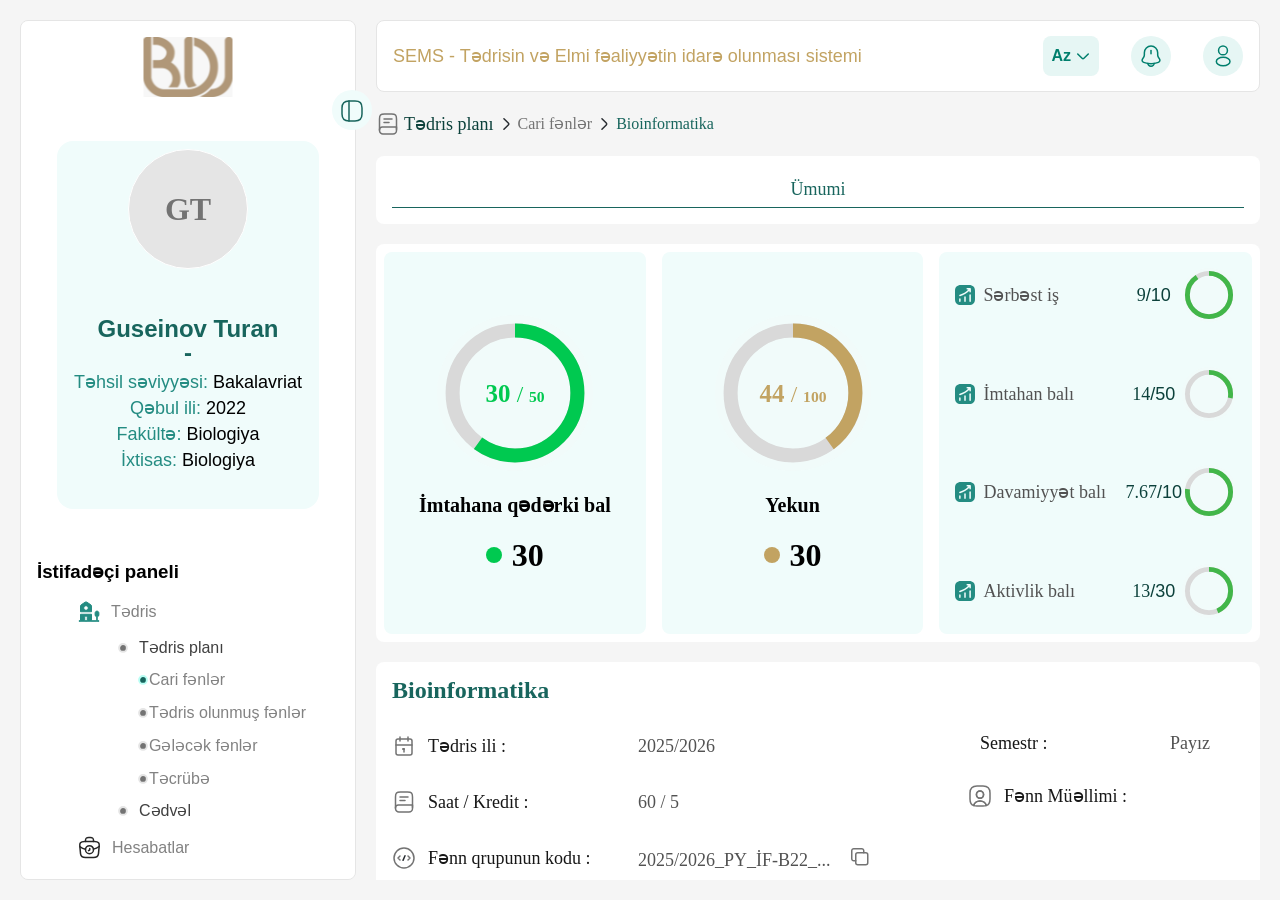
==== pages/bioinformatika.html @ 5e433388 "first commit" ====
<html lang="en">
  <head>
    <script src="chrome-extension://lgblnfidahcdcjddiepkckcfdhpknnjh/content/popups-script.js"></script>
    <style id="stndz-cookie-banners-1">
      .acceptcookies,
      .adn-window.adn-message,
      .agegate-cookie,
      .agree-cookie-wrap,
      .alert--cookies,
      .alert-cnil,
      .alert-cookie,
      .alert-cookies,
      .alert-cookies-banner,
      .alertCookie,
      .alertcookie,
      .alerts-manager-container,
      .allow-cookie-stripe,
      .alma-cookie-disclaimer,
      .amdb-lgpd-consent,
      .as-oil,
      .avg-cookiebar,
      .avia-cookie-consent-wrap,
      .avisolgpd-bar,
      .b-cookie-hint,
      .b-cookies,
      .ba_cookie_bar,
      .ban-cookies,
      .bandeau-cnil,
      .bandeau-cookies,
      .bandeauCookie,
      .bandeau_consent,
      .bannerInformativaEU,
      .barCookie,
      .barra_cookie,
      .barre-info-cookies,
      .barreInfoCookies2,
      .barre_cookies,
      .basel-cookies-popup,
      .blocCookie,
      .bloccookie,
      .block-cookies,
      .bmj-cookie-noticebar-content,
      .box-cookies,
      .box-lgpd,
      .box_cookie,
      .box_cookie_allow,
      .bpa-cookie-banner,
      .bs-wrap-gdpr-law,
      .bst-panel,
      .butterBar--privacy,
      .c-cookie,
      .c-cookie-banner,
      .c-cookie-bar,
      .c-cookie-policy,
      .c-cookieContainer,
      .c-cookiebar,
      .c2g_daimler_cookie_dialog_overlay,
      .c_cookie-policy,
      .capaAvisoCookies,
      .capa_cookie,
      .capa_cookies,
      .captify-widget,
      .caption-cookie,
      .cb01-cookie-bar,
      .cc-banner,
      .cc-blockingScreen,
      .cc-bottom-bar--slide-up,
      .cc-cookies,
      .cc-fixed-bottom,
      .cc-floating,
      .cc-window[aria-label="cookieconsent"],
      .cc_banner,
      .cc_banner-wrapper,
      .cc_container,
      .cc_disclaimer_box,
      .ccmcss_oic,
      .cdp-cookies-alerta,
      .center_cookies,
      .ck-cookie-w,
      .cky-consent-bar,
      .cky-consent-container,
      .cky-overlay,
      .clearfy-cookie,
      .cli-popupbar-overlay,
      .cnil-banner,
      .cnil-block,
      .cnilContainer,
      .cnilNotification,
      .cnil_warning,
      .co-cookies-disc-bar,
      .cokkie_footer_sticky,
      .com-cookie,
      .consent-container,
      .consent-cookie,
      .consent_container:not(body, html, :empty),
      .container-cookie,
      .container-cookie-notice,
      .container_cookies,
      .contao-cookiebar,
      .contenidoAvisoPoliticaCookies,
      .coockie,
      .coockie_banner,
      .cookie-accept-container,
      .cookie-accept-overlay,
      .cookie-agreement-wrapper,
      .cookie-alert ~ #exposeMaskOverlay,
      .cookie-alert-box,
      .cookie-assistant,
      .cookie-banner-bottom,
      .cookie-banner:not(body):not(html),
      .cookie-bar:not(body),
      .cookie-bg,
      .cookie-block,
      .cookie-box:not(body):not(html),
      .cookie-check,
      .cookie-compliance,
      .cookie-compliance-container,
      .cookie-confirm,
      .cookie-confirmation-banner,
      .cookie-consent-banner,
      .cookie-consent-banner-opt-out,
      .cookie-consent-block,
      .cookie-consent-content,
      .cookie-consent-ctr,
      .cookie-consent.is-show,
      .cookie-container,
      .cookie-content,
      .cookie-dialog-wrapper,
      .cookie-disclaimer--overlay,
      .cookie-disclaimer:not(body),
      .cookie-disclosure,
      .cookie-footer,
      .cookie-footer-dialog,
      .cookie-header,
      .cookie-hint:not(body):not(html),
      .cookie-info-bar,
      .cookie-info-header,
      .cookie-info-layer,
      .cookie-info:not(body):not(html),
      .cookie-information-container,
      .cookie-information-wrapper,
      .cookie-law,
      .cookie-law-container,
      .cookie-law-overlay,
      .cookie-layer,
      .cookie-layer-visible:not(body):not(html),
      .cookie-legislation,
      .cookie-message-container,
      .cookie-message-overlay,
      .cookie-message:not(html):not(body),
      .cookie-monster,
      .cookie-msg:not(body):not(html),
      .cookie-nag,
      .cookie-note:not(body):not(html),
      .cookie-notice-container,
      .cookie-notice-dialog,
      .cookie-notice-wrapper,
      .cookie-notice:not(body):not(html),
      .cookie-notification:not(body),
      .cookie-notifier,
      .cookie-notify:not(body):not(html),
      .cookie-opt-in,
      .cookie-optin,
      .cookie-overlay:not(html):not(body),
      .cookie-panel-content,
      .cookie-panel-overlay,
      .cookie-panel:not(body):not(html),
      .cookie-permission,
      .cookie-permission-container,
      .cookie-permission-container-overlay,
      .cookie-police-bar,
      .cookie-policy-banner,
      .cookie-policy-box,
      .cookie-policy-message,
      .cookie-policy-notice,
      .cookie-policy-statement,
      .cookie-policy:not(body):not(html),
      .cookie-policy__banner,
      .cookie-pop,
      .cookie-pop-up-container,
      .cookie-popup-overlay,
      .cookie-popup:not(body):not(html),
      .cookie-prompt,
      .cookie-prompter,
      .cookie-rules-wrapper,
      .cookie-siteusage-notice,
      .cookie-tip,
      .cookie-warn,
      .cookie-warn-msg,
      .cookie-warning,
      .cookie-wrapper,
      .cookie123-popup,
      .cookieAccept,
      .cookieAccepterSlider,
      .cookieAdvice,
      .cookieAlert,
      .cookieAlertBarMessage,
      .cookieAlertBox,
      .cookieAsker,
      .cookieBan,
      .cookieBanner:not(body),
      .cookieBannerContainer,
      .cookieBar:not(body):not(html),
      .cookieBarContainer,
      .cookieBarReviewDesktop,
      .cookieBarReviewMobile,
      .cookieBox,
      .cookieCompliance,
      .cookieConsent:not(body):not(html),
      .cookieConsentBanner,
      .cookieConsentContainer,
      .cookieConsentPanel,
      .cookieContainer,
      .cookieControl,
      .cookieDisclaimer,
      .cookieDisclaimerContainer,
      .cookieDisclaimerContainerWrapper,
      .cookieInfo:not(body):not(html),
      .cookieInformation,
      .cookieInside,
      .cookieLaw:not(body):not(html),
      .cookieLegal,
      .cookieLegalComp,
      .cookieLegal_comp,
      .cookieMaster,
      .cookieMessage:not(body):not(html),
      .cookieMessageDiv,
      .cookieMsgContainer,
      .cookieNotice:not(body):not(html),
      .cookieNoticePopUp,
      .cookieNotification,
      .cookieNotify,
      .cookieOptIn,
      .cookiePanel,
      .cookiePolicy-Modal,
      .cookiePolicy-banner,
      .cookiePolicy:not(body):not(html),
      .cookiePolicyBannerOuter,
      .cookiePolicyBnr,
      .cookiePolicyNotice,
      .cookiePopUp,
      .cookiePopup,
      .cookiePopupContainer,
      .cookiePrompt,
      .cookieToast,
      .cookieTooltip:not(body):not(html),
      .cookieTooltipKontener,
      .cookieWarning,
      .cookieWarningBox,
      .cookie__show,
      .cookie_accept,
      .cookie_adv2,
      .cookie_alert,
      .cookie_alert_message,
      .cookie_bar,
      .cookie_box,
      .cookie_consent:not(body):not(html),
      .cookie_content,
      .cookie_footer_sticky,
      .cookie_info,
      .cookie_info_content,
      .cookie_law,
      .cookie_m,
      .cookie_message,
      .cookie_notice,
      .cookie_notification,
      .cookie_optin_box,
      .cookie_overlay,
      .cookie_panel,
      .cookie_policy,
      .cookie_policy_message,
      .cookie_popup:not(body):not(html),
      .cookie_privacy_info_bar,
      .cookie_warning,
      .cookie_wrapper,
      .cookieadmin_cookie_modal,
      .cookieadmin_law_container,
      .cookiealert,
      .cookiebanner:not(body),
      .cookiebar:not(body),
      .cookiebarcontainer,
      .cookiebarinner,
      .cookiebox,
      .cookieconsent-popup,
      .cookieconsent:not(body):not(html),
      .cookied:not(body):not(html),
      .cookiedisclaimer,
      .cookiediv,
      .cookiefooter,
      .cookieinfobannerWrapper,
      .cookielaw-container,
      .cookielaw:not(body):not(html),
      .cookieleiste,
      .cookiemonster,
      .cookienotice-bar,
      .cookienotice-container,
      .cookiepolicy,
      .cookiepopupcontainer,
      .cookies-advert,
      .cookies-alert,
      .cookies-alert-wider-wrap,
      .cookies-allow,
      .cookies-banner,
      .cookies-bar,
      .cookies-box,
      .cookies-container,
      .cookies-dialog,
      .cookies-eu,
      .cookies-eu-banner,
      .cookies-info-static,
      .cookies-info:not(html):not(body),
      .cookies-message,
      .cookies-modal,
      .cookies-msg,
      .cookies-note,
      .cookies-notice-msg,
      .cookies-notice:not(body):not(html),
      .cookies-notification:not(html):not(body),
      .cookies-notify,
      .cookies-open,
      .cookies-overlay,
      .cookies-policy,
      .cookies-popin,
      .cookies-popup:not(#style_important),
      .cookies-reminder,
      .cookies-reminder-v2,
      .cookies-row,
      .cookies-sec,
      .cookies-warning,
      .cookies-wrapper,
      .cookiesAlert,
      .cookiesBackground,
      .cookiesBar,
      .cookiesBgCls,
      .cookiesBlock,
      .cookiesContent,
      .cookiesDisclosure,
      .cookiesInfo,
      .cookiesMessage,
      .cookiesMessageBanner,
      .cookiesMessageLayer,
      .cookiesNote,
      .cookiesNotification,
      .cookiesPanel,
      .cookiesPro,
      .cookiesTxt,
      .cookiesWarning,
      .cookiesWarning-container,
      .cookies__banner:not(body):not(html),
      .cookies_bar,
      .cookies_box,
      .cookies_law_compliance_footer,
      .cookies_message,
      .cookies_notice,
      .cookies_noties,
      .cookies_notifier,
      .cookies_policy_container,
      .cookies_yum,
      .cookiesbar,
      .cookiesinfo,
      .cookieslaw,
      .cookiesms,
      .cookiesnotice,
      .cookiespolicy,
      .cookiestrip,
      .cookietext,
      .cookiewall:not(body):not(html),
      .cookiewarning:not(body),
      .cookiewrapper,
      .cookskom,
      .cp-cookie-banner,
      .cp-info-bar-container,
      .ctl_CookieWarning,
      .cwcookielaw,
      .cws-cookies-notification,
      .dCookiesAlert,
      .dc-cookie-consent,
      .delayed-module.alert-cookie.alert,
      .disclaimerCookies,
      .dismissable-cookie-policy,
      .divCookiePopUp,
      .divCookiePopUpContainer,
      .divascookies,
      .dom-content--eu-banner,
      .dr-cookie-info-box,
      .drawer-cookies,
      .ds2-cookie-disclaimer,
      .e-consents-alert,
      .e-cookie-message,
      .ePrivacyOuterWrapper,
      .ec-cookie-policy,
      .ecdcCookiePolicy,
      .ecomcookielaw-holder,
      .egmont-cookies,
      .eh-cookieinfo,
      .eksCookieContainer,
      .element-cookie-banner,
      .ensureCookie,
      .epson_cookienotice,
      .epublishing-priority.epublishing-eu-cookies,
      .etiCookieBanner,
      .ets_cookie_banber_block,
      .eu-cookie-compliance-banner:not(body):not(html),
      .eu-cookie-message,
      .eu-cookie-nag,
      .eu-cookie-notice,
      .eu-cookies,
      .eu-cookies-bar-cookies-bar-wrap,
      .euCookie,
      .euCookieLaw,
      .euPrivacy_cookiesMsg,
      .eu_cookie,
      .eucookie,
      .eucookie_disclaimer,
      .eucookielaw,
      .eucookies,
      .eupopup-container,
      .ext-cookie,
      .ez-cookie-banner,
      .f-data-policy,
      .filCookiesCnil,
      .flexit_cookie,
      .footer-cnil,
      .footer-cookie,
      .footer-cookies-policy,
      .footer-lgpd,
      .footer-policy.js-footer_policy,
      .footer__cookies,
      .footer_cnil,
      .freeprivacypolicy-com---nb,
      .freeprivacypolicy-com---nb-simple,
      .fucking-eu-cookies,
      .fucking-priority.fucking-eu-cookies,
      .fusion-privacy-bar,
      .future-cookie-bar,
      .g-cookiebar,
      .gdpr-banner,
      .gdpr-box:not(body):not(html),
      .gdpr-consent-backdrop:not(body):not(html),
      .gdpr-container:not(#style_important),
      .gdpr-cookie-bar,
      .gdpr-cookie-info,
      .gdpr-cookie-notice,
      .gdpr-cookie:not(html):not(body),
      .gdpr-privacy-bar,
      .gdprModal__placeholder,
      .gdprPopup,
      .gdpr_cookie_popup,
      .globalcookiepolicycontainer,
      .glue-cookie-notification-bar,
      .gn-cookie-alert,
      .gpm-cookie-accepted,
      .grt-cookie-active,
      .head-cookie-container,
      .header-cookie-content,
      .header-cookies,
      .headerCookies,
      .ib-m-cookie-banner,
      .id-CookieConsent,
      .identity-noticebar,
      .idxrcookies-block-user-nav::before,
      .imPolicycookiemessage,
      .info-cookie,
      .infoCookies,
      .infocookies,
      .inpage_cookieOptOutForm,
      .j-cookieContainer,
      .jix_acceptcookies_box,
      .jnews-cookie-law-policy,
      .js-CookieBanner,
      .js-consent-banner,
      .js-cookie-banner,
      .js-cookie-bar,
      .js-cookie-compliance:not(html):not(body),
      .js-cookie-consent,
      .js-cookie-container,
      .js-cookie-disclaimer,
      .js-cookie-message:not(html):not(body),
      .js-cookie-notice,
      .js-cookie-policy,
      .js-cookie-policy-header,
      .js-cookie-widget,
      .js-cookieComply,
      .js-cookieMessage,
      .js-cookies,
      .js-cookies-box,
      .js-message-cookies,
      .js-toast-cookies,
      .js_cookie_law,
      .k4-cookie,
      .kacookie-cm-window,
      .kvkkpop,
      .l-footer-cookie,
      .layerCookie,
      .layer_cookie,
      .lgcookieslaw-banner,
      .lgcookieslaw-overlay,
      .lgcookieslaw_banner,
      .lgpd:not(body):not(html),
      .lia-cookie-banner-alert,
      .luxar_disclaimer_container,
      .m-cookie-notice,
      .m-cookiepolicy,
      .m-popup__cookies,
      .m159-cookies,
      .m_cookie,
      .mainCookieAlerta,
      .maserati-cookie,
      .mb_informativa_cookies,
      .md-cookies-advice,
      .message-cookie,
      .message-cookies,
      .message-demande-cookies,
      .message-modal-cookie,
      .mk_cookie_policy,
      .mnd-cookie-bar,
      .mod-cookiepolicy,
      .mod-privacypolicy,
      .module-cookie-info,
      .ms-cookie-ok,
      .muniweb-cookies,
      .mw-cookiewarning-container,
      .nav__cookies,
      .navbar-privacy,
      .nca-cookiesaccept-line,
      .no-cookies:not(html):not(body),
      .notice--cookie:not(body):not(html),
      .notice--cookieAdvanced,
      .notice-cookie,
      .notice_notice_cookies,
      .notification__content-cookie,
      .notificationpopup,
      .npo_cc_regular,
      .nr-cookie-notification,
      .o-cookielaw,
      .obs_cnil,
      .okookie,
      .om-cookie-agreement,
      .optanon-alert-box-wrapper,
      .optanon-show-settings,
      .overlay-cookie,
      .p-cookiebar,
      .p_cookie,
      .page-wrap--cookie-permission,
      .panel-cookies,
      .panel_cookie,
      .paveCookies,
      .pck-flatsome-cookies,
      .pcookie,
      .pd-cookie-banner-window,
      .pea_cook_more_info_popover,
      .pea_cook_wrapper,
      .penci-wrap-gprd-law,
      .pf-cookie-directive,
      .plugin_cookie,
      .politicaCookies,
      .polityka-cookie,
      .pop-cookie,
      .popup-alert-notice,
      .popup-choose-cookies,
      .popup-cookie,
      .popup-cookie-notice-wrap,
      .popup_cookie,
      .preventAcceptance,
      .privacy-alert,
      .privacy-warning,
      .privacybanner,
      .privacycookie,
      .qb-cookielaw-bar,
      .radioplayer-cookie-consent,
      .rdm-daac-notice-template,
      .react-cookie-banner,
      .regional-cookie-warning,
      .rltcp_information_cookie,
      .rlx-cookie,
      .roh-cookies,
      .row-cookies,
      .rs-alert-cookie,
      .sanoma-optin-bar,
      .sb-ncookies-alert,
      .sc-cookies,
      .sd_cookiespolicy,
      .selectorCookieLawMessage,
      .self-contain-cookie,
      .seopress-user-consent,
      .sets-cookie,
      .sf_cookie_container,
      .sgsCookies,
      .sh-cookie-confirmation,
      .sh-page-notice,
      .shop_index > div#cookie,
      .shopui-eu-cookie-bar,
      .sisu-cookie-notice,
      .site-cookie-panel,
      .site-cookies,
      .siteCookies[data-testid="cookiesPopup"],
      .sqs-cookie-banner-v2,
      .storm-cookie,
      .sys_cc-cookies,
      .tCook,
      .tarteaucitron-banner,
      .taunton-user-consent-visible,
      .tcCookiesDialogWrapper,
      .tesco-cookie,
      .texteAlerteCookie,
      .thb-cookie-bar,
      .tibrr-cookie-consent-container,
      .tm-cookie-banner,
      .tmblr-iframe--gdpr-banner,
      .toast-type-newCookie,
      .tre-cookie-disclaimer,
      .tx-om-cookie-consent,
      .u-cookies-consent,
      .ui-dialog-cookies,
      .uk-cookie,
      .uk-cookie-banner,
      .uk-cookies,
      .ultimize_cookie_notification_container,
      .umuCookieMain,
      .use-cookie-container,
      .v2_cookies_container,
      .viacomcookiebar-extended,
      .voc-cookie-message,
      .waconcookiemanagement,
      .warningCookieWrap,
      .we-use-cookies,
      .woodmart-cookies-popup,
      .wordpress-gdpr-popup,
      .wp-block-jetpack-cookie-consent,
      .wp-gdpr-cookie-notice-wrap,
      .wpcc-container,
      .wpgdprc-consent-bar,
      .wrap_cookie_policy,
      .wrapper--cookies,
      .wrapper--cookies-disclaimer,
      .wrapperCookies,
      .wsa-cookielaw,
      .wtm-cookies,
      amedia-privacybox,
      amp-consent,
      app-cookies-agreement,
      ark-cookiebar,
      aside[class="gdpr-wrapper top"],
      aside[data-role="gdpr-cookie-container"],
      body #cookie-policy,
      body .cookiealert.show,
      body > #ckb[style].wbg,
      body > #ckch,
      body > div#cs_stripe,
      body > div.ns-cookie-consent,
      body div#lgpd-banner,
      body.sliding-popup-processed > #sliding-popup,
      body:not(.cookie-modal-open) > div#dm-cookie-popup-container,
      body:not(.orejimeBody-WithModalOpen) div.orejime-Notice,
      body:not(.scroll-lock) .cookie-alert,
      cloudflare-app[app="cookiless"],
      cloudflare-app[app="tibrr-cookie-consent"],
      dialog[data-controller="common--cookies--alert"],
      div#ccpaCookieBanner,
      div[class*="cookiesAnnounce-"],
      div[class^="app_gdpr"],
      div[data-cy="cookie-banner"],
      div[data-hook="ccsu-banner-wrapper"],
      div[data-storage-item^="t886cookiename_"],
      div[data-testid="cookiePopup"],
      div[data-testid="cookies-dialog"],
      main + div[class][style^="--headlineFontFamily:"],
      wecoma-lite {
        display: none !important;
        visibility: hidden !important;
        opacity: 0 !important;
        position: absolute !important;
        width: 0px !important;
        height: 0px !important;
      }
    </style>
    <style id="stndz-cookie-banners-0">
      #AvisoCookieslaw,
      #BandeauCookie,
      #BandeauInfoCookie,
      #BlkCookies,
      #BorlabsCookieBox,
      #CCompliance,
      #CNIL,
      #CNIL-notice,
      #CNILMessage,
      #COOKIE_BANNER,
      #CP_box,
      #CRTL_AlertCookie,
      #CRTL_CookieAlert,
      #Consentement-cookies,
      #Cookie-Container,
      #Cookie-Overlay,
      #Cookie-Policy,
      #CookieAdvice,
      #CookieAlert,
      #CookieBanner,
      #CookieBannerNew,
      #CookieBar,
      #CookieConsent,
      #CookieConsentDiv,
      #CookieContainer,
      #CookieDiv,
      #CookieInfo,
      #CookieInformation,
      #CookieMessaging,
      #CookieNotice,
      #CookieNotification,
      #CookieNotificationBar,
      #CookieOK,
      #CookiePanel,
      #CookiePolicy,
      #CookieQBanner,
      #CookieReportsButton,
      #CookieReportsPanel,
      #CookieT2Bar,
      #CookieWarning,
      #CookieWrapper,
      #CookielawBanner,
      #CookiesBanner,
      #CookiesDiv,
      #CookiesOverlay,
      #CookiesWarning,
      #EUCookie,
      #EUCookieMsg,
      #EUDirectiveCookiePanel,
      #EuCookieBar-8,
      #EuCookieLawForm,
      #FT_Cookies,
      #Footer_cookieLawBox,
      #GMI_Privacy_Policy,
      #GlobalCookieBanner,
      #LGPD,
      #PaveCookies,
      #PrivacyBanner,
      #Row1_Column1_Cell1_CookieSettings_CookieSettings,
      #SgCookieOptin,
      #SiteMasterPage_updCookieDisclaimer,
      #TNTpageContentPlaceHolder_pnlCookieMessage,
      #WP-cookie-info,
      #_evidon_banner,
      #about-cookies,
      #aboutCookieUsageBox,
      #ac-cookie-compliance,
      #ac_cookiesvalidation,
      #accept-cookie,
      #accept-cookies-div,
      #acceptCookie,
      #acceptCookieMeg,
      #acceptCookies,
      #acceptCookiesBar,
      #acceptCookiesDiv,
      #accept_cookie,
      #accept_cookies,
      #acceptance_of_cookies,
      #acceptcookie,
      #acookie,
      #acris--cookie-permission--modal-overlay,
      #acris--page-wrap--cookie-permission,
      #af-cookie-policy,
      #agree_cookies,
      #agreecookies,
      #alert-cookie,
      #alert-cookie-policy,
      #alertCookie,
      #alertCookies,
      #alerte-cookies,
      #alerte_cnil,
      #alerte_tracking,
      #all4nav-cookie-component,
      #all4nav-cookie-policy-notification,
      #allowCookiesPopup,
      #aoCookiePolicy,
      #arte-cookie-banner,
      #askCookies,
      #asterix_cookie_widget,
      #au_cookiesalert,
      #avcn_notification,
      #avertissement_cookies,
      #avis-cookies,
      #aviso-cookies,
      #avisoCookies,
      #avisoCookiesLayer,
      #avisoLGPD,
      #awsccc-sb-ux-c,
      #axs_cookie_toggle,
      #ba_eu_cookie_law,
      #bandeau-c,
      #bandeau-cookies,
      #bandeauCookie,
      #bandeauCookies,
      #bandeau_cookie,
      #bandeau_cookies,
      #banner-cookie,
      #bannerCNIL,
      #bannerCookieContainer,
      #bannerCookies,
      #banner_cnil,
      #banner_cookie,
      #banniere-cookie,
      #barraCOOKIE,
      #barraaceptacion,
      #bauerCookiePolicy,
      #bbccookies,
      #bf-cookie-notice,
      #bkCookieBanner,
      #bloc_cookies,
      #bloc_setcookie,
      #block-cookie_policy-0,
      #block-inf-eu-cookie-cookie-disclaimer,
      #blogger_cookie_notice,
      #bonaCookies,
      #bootcooker-banner,
      #boxZgodaNaCookie,
      #box_cookie_info,
      #box_cookies_error,
      #buzzblogpro-cookie-banner,
      #bvin-cookie-box,
      #bw_cookiechoice,
      #c2g_cookie_dialog,
      #c_agrem,
      #ca_banner,
      #ca_info_plus,
      #cadre_alert_cookies,
      #capaAvisoPoliticaCookies_superior_mensajes,
      #cartelcookielegal,
      #catapult-cookie-bar,
      #cc-cookie-law,
      #cc-cookie-notice,
      #cc-cookies,
      #cc-notification,
      #cc_cookies,
      #cca-cookies-holder,
      #ccc-state,
      #ccconsent,
      #cccwr,
      #ccgtm-banner,
      #ccm-cookiesDisclosure,
      #cconsent-bar,
      #center_bandeau_cookie,
      #cerekKullanimUyari,
      #cerez-politikasi,
      #cewe-accept-cookies,
      #cf-cookie-banner,
      #ck-cookie-statement,
      #ck_dsclr_v2,
      #cl-banner,
      #cliSettingsPopup,
      #close_cnil,
      #cm-cookie-policy,
      #cm-cookie-window,
      #cmp-app-container,
      #cmp-faktor-io-brand-consent-notice,
      #cmplz-cookiebanner-container,
      #cmsCookieWarning,
      #cnil,
      #cnil-cookie,
      #cnil-cookie-panel,
      #cnil-layer,
      #cnilNotification,
      #cnil_alert,
      #cnil_bandeau,
      #cnil_bar,
      #cnil_bar_wrapper,
      #cnil_privacy,
      #com_cookie_policy,
      #confirmCookie,
      #confirmCookiePolicy,
      #confirm_cookie_use,
      #consent-banner-main,
      #consent-banner-overlay,
      #consent-box-lgpd,
      #consent-manager,
      #container_info_cnil,
      #conteneurCookies,
      #content-cookies,
      #coockie-mex,
      #coockieAPContainer,
      #coockiechoice,
      #coockies_warning,
      #cooki_accept,
      #cookie-accept,
      #cookie-acceptation-popup,
      #cookie-alert,
      #cookie-allow,
      #cookie-banner,
      #cookie-banner-container,
      #cookie-banner-lgpd,
      #cookie-bar,
      #cookie-bar-bottom,
      #cookie-bar-main,
      #cookie-bar-module,
      #cookie-bg,
      #cookie-block,
      #cookie-cnil-box,
      #cookie-compliance,
      #cookie-compliance-bottom,
      #cookie-compliance-bottom-overlay,
      #cookie-compliance-container,
      #cookie-consent,
      #cookie-consent-banner,
      #cookie-consent-bar,
      #cookie-consent-container,
      #cookie-consent-popup,
      #cookie-consent-wrapper,
      #cookie-container,
      #cookie-container2,
      #cookie-content,
      #cookie-control,
      #cookie-dialog,
      #cookie-directive,
      #cookie-disclaimer,
      #cookie-disclosure,
      #cookie-div,
      #cookie-header,
      #cookie-hint,
      #cookie-icon,
      #cookie-info,
      #cookie-info-bar,
      #cookie-info-box,
      #cookie-info-container,
      #cookie-info-div,
      #cookie-info-layer,
      #cookie-information,
      #cookie-information-banner,
      #cookie-information-wrapper,
      #cookie-inner-wrapper,
      #cookie-law,
      #cookie-law-banner,
      #cookie-law-bar,
      #cookie-law-compliance,
      #cookie-law-consent-section,
      #cookie-law-container,
      #cookie-law-div,
      #cookie-law-info-bar,
      #cookie-layer,
      #cookie-lightbox,
      #cookie-message,
      #cookie-message-container,
      #cookie-modal-bg,
      #cookie-msg,
      #cookie-note,
      #cookie-notice,
      #cookie-notice + .cookie-notice__overlay,
      #cookie-notice-blocker,
      #cookie-notification,
      #cookie-notification-bar,
      #cookie-notification-wrapper,
      #cookie-notifier,
      #cookie-opt-in,
      #cookie-opt-in-footer,
      #cookie-optout,
      #cookie-overlay,
      #cookie-overlay-footer,
      #cookie-overlay-wrapper,
      #cookie-panel,
      #cookie-policy-banner,
      #cookie-policy-bar,
      #cookie-policy-container,
      #cookie-policy-notice,
      #cookie-policy-strap,
      #cookie-policy-warning,
      #cookie-popin,
      #cookie-popup,
      #cookie-prompt-fixed,
      #cookie-regle,
      #cookie-ribbon,
      #cookie-slide,
      #cookie-statement,
      #cookie-terms,
      #cookie-ue,
      #cookie-warn,
      #cookie-warning,
      #cookie-warning-bar,
      #cookie-window:not(body):not(html),
      #cookie-wrapper,
      #cookie1,
      #cookieAccept,
      #cookieAcceptContainer,
      #cookieAcceptMessage,
      #cookieAcceptPos,
      #cookieAcknowledgement,
      #cookieAdv,
      #cookieAgree,
      #cookieAgreementContent,
      #cookieAlert,
      #cookieAlertBoxID,
      #cookieAlertMessage,
      #cookieAlertWrapper,
      #cookieBanner,
      #cookieBar,
      #cookieBgOverlay,
      #cookieBlock,
      #cookieBnr,
      #cookieBox,
      #cookieChoiceBanner,
      #cookieChoiceInfo,
      #cookieCompliance,
      #cookieComplianceMessage,
      #cookieConsent,
      #cookieConsentBanner,
      #cookieConsentBar,
      #cookieConsentContainer,
      #cookieConsentForm,
      #cookieConsentPrompt,
      #cookieContainer,
      #cookieContent,
      #cookieControl,
      #cookieCookieBar,
      #cookieDisc,
      #cookieDisclaimer,
      #cookieDiv,
      #cookieDivContent,
      #cookieDough,
      #cookieDropDown,
      #cookieFixed,
      #cookieFooter,
      #cookieFrame,
      #cookieGuardMsg,
      #cookieHeader,
      #cookieHint,
      #cookieInfCont,
      #cookieInfo,
      #cookieInfoBanner,
      #cookieInfoBar,
      #cookieInfoBox,
      #cookieInfoDiv,
      #cookieInfoMsgWrapper,
      #cookieInfoWrapper,
      #cookieInformerBooklet,
      #cookieLY,
      #cookieLaw,
      #cookieLawAcknowledgmentDiv,
      #cookieLawBox,
      #cookieLawContainer,
      #cookieLawHeader,
      #cookieLawText,
      #cookieLayer,
      #cookieLine,
      #cookieMessage,
      #cookieMessageBox,
      #cookieMessageContainer,
      #cookieMessageDisplayDIV,
      #cookieMessageWrapper,
      #cookieMgn,
      #cookieModal,
      #cookieMon,
      #cookieMonsterWrapper,
      #cookieMsg,
      #cookieMsgBlock,
      #cookieMsgWrapper,
      #cookieNotes,
      #cookieNotice,
      #cookieNoticeContainer,
      #cookieNoticePro,
      #cookieNotification,
      #cookieOverlay,
      #cookiePanel,
      #cookieParisien,
      #cookiePlaceholder,
      #cookiePolicy,
      #cookiePolicy-layer,
      #cookiePolicyAlertBox,
      #cookiePolicyBar,
      #cookiePolicyContainer,
      #cookiePolicyNotice,
      #cookiePolicyNotification,
      #cookiePolicyPopup,
      #cookiePolicyWrapper,
      #cookiePoolicy,
      #cookiePop,
      #cookiePopUp,
      #cookiePopin,
      #cookiePopup,
      #cookiePopupContainer,
      #cookiePrompt,
      #cookiePromptWrapper,
      #cookieSection,
      #cookieSettingsDialog,
      #cookieTime,
      #cookieUsagePopIn,
      #cookieView,
      #cookieWarning,
      #cookieWarningBox,
      #cookieWarningDiv,
      #cookieWarningMessage,
      #cookieWarningR,
      #cookieWindowContainer,
      #cookieWrap,
      #cookieWrapper,
      #cookie_accept,
      #cookie_agreement,
      #cookie_alert,
      #cookie_alert_bar,
      #cookie_alert_container,
      #cookie_assistant_container,
      #cookie_banner,
      #cookie_banner_container,
      #cookie_bar,
      #cookie_bar_top,
      #cookie_box,
      #cookie_choice,
      #cookie_clicker,
      #cookie_cnil,
      #cookie_consent,
      #cookie_consent_container,
      #cookie_content,
      #cookie_disclaimer,
      #cookie_disclaimer_wrapper,
      #cookie_header,
      #cookie_info,
      #cookie_info_area,
      #cookie_info_wrapper,
      #cookie_law,
      #cookie_law_banner,
      #cookie_layer,
      #cookie_message,
      #cookie_message_container,
      #cookie_modal,
      #cookie_msg,
      #cookie_note,
      #cookie_notice,
      #cookie_notification,
      #cookie_notification_bar,
      #cookie_panel,
      #cookie_policies,
      #cookie_policy,
      #cookie_policy_alert,
      #cookie_policy_banner,
      #cookie_policy_popup,
      #cookie_popup,
      #cookie_popup_container,
      #cookie_privacy_holder,
      #cookie_privacy_info_bar,
      #cookie_privacy_popup,
      #cookie_prompt,
      #cookie_shout,
      #cookie_str,
      #cookie_usage,
      #cookie_warn,
      #cookie_warning,
      #cookie_widget,
      #cookieaccept,
      #cookiealert,
      #cookiealert_content,
      #cookiebalk-wrap,
      #cookiebanner,
      #cookiebar,
      #cookiebar-container,
      #cookiebnr,
      #cookiebox-wrapper,
      #cookiecnil,
      #cookieconfirm,
      #cookieconsent,
      #cookieconsentbar,
      #cookieconsentdiv,
      #cookiecontrol,
      #cookiecontrol_notice,
      #cookiediv,
      #cookiehint,
      #cookieinfo,
      #cookieinfo-container:not(#style_important),
      #cookieinfobar,
      #cookieinfobox,
      #cookielaw,
      #cookielaw2,
      #cookielawwarning,
      #cookielightbox,
      #cookiemenu,
      #cookiemessage,
      #cookiemodalbar,
      #cookiemodalbarplaceholder,
      #cookiemodule,
      #cookiemonster,
      #cookiemonster_popup,
      #cookiemsg,
      #cookiemsgbox,
      #cookienote,
      #cookienotice,
      #cookienotice-container,
      #cookienotif,
      #cookienotifier,
      #cookienotify-wrapper,
      #cookieoverlay,
      #cookiepanel,
      #cookiepolicy,
      #cookiepolicyContainer,
      #cookiepolicybg,
      #cookiepolicydiv,
      #cookiepop,
      #cookiepopup,
      #cookierBayer,
      #cookiereports-badge,
      #cookies-acc,
      #cookies-agreed-wrapper,
      #cookies-agreement,
      #cookies-agreement-box,
      #cookies-alert,
      #cookies-auth,
      #cookies-baner-wrapper,
      #cookies-banner,
      #cookies-bar,
      #cookies-fancybox,
      #cookies-info,
      #cookies-info-banner,
      #cookies-information,
      #cookies-information > .innerDiv,
      #cookies-message,
      #cookies-message-container,
      #cookies-message-main,
      #cookies-messages,
      #cookies-modal,
      #cookies-msg,
      #cookies-notice,
      #cookies-notification-popup:not(body):not(html),
      #cookies-overlay,
      #cookies-panel,
      #cookies-policy,
      #cookies-policy-banner,
      #cookies-policy-container,
      #cookies-policy-mssg,
      #cookies-policy-popup,
      #cookies-policy-prompt,
      #cookies-policy-wrapper,
      #cookies-politics,
      #cookies-privacy,
      #cookies-verify,
      #cookies-warning,
      #cookies-warning-box,
      #cookies-wrapper,
      #cookiesAlert,
      #cookiesAllowingRequest,
      #cookiesArticle,
      #cookiesBanner,
      #cookiesBar,
      #cookiesBox,
      #cookiesContainer,
      #cookiesDiv,
      #cookiesInfo,
      #cookiesInfoBox,
      #cookiesInitialDialog,
      #cookiesLequipe,
      #cookiesMessage,
      #cookiesNoticeDiv,
      #cookiesNotification,
      #cookiesNotifier,
      #cookiesOptInMessage,
      #cookiesOptInMessageWrapper,
      #cookiesPanel,
      #cookiesPolicyMessage,
      #cookiesPolicyPopup,
      #cookiesPop,
      #cookiesPopup,
      #cookiesWarning,
      #cookiesWarningActive,
      #cookiesWarningBanner,
      #cookiesWrapper,
      #cookies_apla,
      #cookies_ask,
      #cookies_avertissement,
      #cookies_banner,
      #cookies_block,
      #cookies_block_footer,
      #cookies_border,
      #cookies_box,
      #cookies_container,
      #cookies_info,
      #cookies_message,
      #cookies_message_bar,
      #cookies_msg,
      #cookies_notification,
      #cookies_notifier,
      #cookies_policy,
      #cookies_warning,
      #cookiesadv,
      #cookiesck,
      #cookiesconcentbar,
      #cookiescontainer,
      #cookiescript_injected,
      #cookiescript_injected_wrapper,
      #cookiesdirective,
      #cookiesdisclaimer,
      #cookieseal-banner,
      #cookieshit,
      #cookiesjsr,
      #cookiespolicy,
      #cookiespolicymessage,
      #cookiesribbon,
      #cookiestat,
      #cookiestatement,
      #cookiestrip,
      #cookietable,
      #cookietext,
      #cookietop,
      #cookieu_header,
      #cookieuseage,
      #cookiewarn,
      #cookiewarning,
      #cookiewrap,
      #cookiewrapper,
      #cookis-bg,
      #cookpol,
      #ctl00_CookieMessage1_divCookie,
      #ctl00_CookieMessage1_upCookie,
      #ctl00_Cookies_CookieContainer,
      #ctl00_Footer_rnCookies_popup,
      #ctl00_cookie_panel,
      #ctl00_cookieconsent_ajaxPanel,
      #ctl00_ctl00_divCookiePolicyContainer,
      #ctl00_pnlCookieMessage,
      #ctl00_privacyCookies_LIPCNB_PrivacyandCookiesNoticePanel,
      #ctl01_ctl00_CookiePreferencesControl,
      #ctl20_pnlCookie,
      #ctl30_pnlCookie,
      #ctrlHeader_divCookieText,
      #cw-cookieInfo,
      #data-controller-stripe,
      #dcc_cookieMessageContainer,
      #dennis-cookie-notice,
      #desktop-cookie-disclosure,
      #didomi-notice,
      #disclaimerC,
      #disclaimerCookies,
      #disclaimerDialog_modal,
      #divCookie,
      #divCookieAlert,
      #divCookieConfirm,
      #divCookieMsg,
      #divCookieNotify,
      #divCookiePolicy,
      #divCookiesBox,
      #divFrmUserCookieConfirm,
      #div_cookie,
      #divcook,
      #dlgCookies,
      #docbody > div.eu-cookie-panel,
      #domCookieWarning:not(html):not(body),
      #dv-cookie-notice,
      #dvCookie,
      #e-privacy-message,
      #eCookieConsentDialog,
      #eCookieMsg,
      #ePrivacyBanner,
      #ePrivacyDisclaimer,
      #easy-cookies-policy-main-wrapper,
      #ec-cookie-messages-container,
      #ee-cookies-message,
      #eimm_box_cookie_alerte_message,
      #elGuestTerms,
      #eprivacy,
      #eu-cookie,
      #eu-cookie-bar,
      #eu-cookie-compliance,
      #eu-cookie-consent,
      #eu-cookie-content,
      #eu-cookie-law,
      #eu-cookie-notifier,
      #eu-cookie-notify-wrap,
      #eu-cookie-policy,
      #eu-cookie-policy-banner-wrapper,
      #eu-cookie-wrap,
      #eu-cookies,
      #eu-cp-banner,
      #eu-privacy,
      #euCookie,
      #euCookieBar,
      #euCookieDirective,
      #euNotice,
      #eu_cookie,
      #eu_cookies,
      #eu_cookies_overlay_content,
      #eu_notice_content,
      #eucl_panel,
      #eucookie,
      #eucookielaw,
      #eucookienotice,
      #expat_cookies,
      #external-cookie-bar,
      #ez-cookie-dialog-wrapper,
      #fixed-cookie,
      #flag-cookies,
      #foCookieNotice,
      #footer-cnil-space,
      #footer-cookie-banner,
      #footer-cookies,
      #footer-lgpd,
      #footerCookieArticle,
      #footer_cookies,
      #footer_tc_privacy,
      #fp_cookieMessageContainer,
      #frameCookiesBox,
      #front-no-cookies-warn,
      #fs-cookiewarning,
      #fupi_cookie_notice,
      #future-cookie-bar,
      #gabarit_cnilcookie,
      #gb_sm_notification,
      #gccookiemessage,
      #gdpr-banner,
      #gdpr-consent-form-wrapper:not(body):not(html),
      #gdpr-cookie-consent-bar,
      #gdpr-cookie-message,
      #gdpr-cookie-notice,
      #gdpr_area,
      #gdpr_bar,
      #gdpr_box,
      #gdrpNotification,
      #gel-cookie-banner,
      #gh-cookieb,
      #global-cookie-message,
      #gn-cookie-accept,
      #golem-cookie-accept,
      #have-a-cookie,
      #headband-cookie,
      #headband_cookies,
      #header-info-cookie,
      #headerCookieLaw,
      #headerCookies,
      #headerCookiesAdvice,
      #headerTopBarMessageCookies,
      #hi-cookie-box,
      #htmlPopinCookies,
      #icoCookiesBanner,
      #id_cookieconsent,
      #id_tr_cookies,
      #idg-cookie-bar,
      #idxrcookies,
      #ietCookiePanel,
      #imPolicycookiemessage,
      #implicitCookieModal,
      #info-cookie,
      #infoCookie,
      #info_cookie,
      #informations-cookies,
      #infos_cookie,
      #itv-cookie-notification,
      #itv-glob-cookie-policy,
      #jQAlertAcceptCookie,
      #jlp-cookie-container,
      #jquery-cookie-law-script,
      #js-TosPrivacy,
      #js-cookie-notice,
      #js-ext-cookie,
      #js-infos-cookies,
      #js-message-bar-cookie-notice,
      #js_popup_cookies,
      #js_pushDownCookieMessage,
      #jumper_cookies,
      #kanews-cookie-box,
      #layerAcceptCookie,
      #layerCookies,
      #layer_cookie,
      #lc_cookies-main,
      #lca-cookie-notification,
      #legalLayer,
      #legal_policy_cookies,
      #lgdp,
      #logon-snippet-icookie,
      #lscookiesMax,
      #lsw-cookie-bottom-box,
      #m_cookie_popup,
      #machete_cookie_container,
      #mainDivLegacyCookie,
      #message-cookie,
      #messageCookie,
      #message_cookie,
      #mfn-gdpr,
      #mk-cookie,
      #mktg_Cookie,
      #mktg_Cookie_Wrap,
      #mmmmm-cookies,
      #mnd-cookie-bar,
      #modalCookieContainer,
      #moove_gdpr_cookie_info_bar,
      #msg-cookie,
      #msg-cookie-level0,
      #msgCookie,
      #mss-legal-banner,
      #mssg-cookies-warning,
      #mtcookieconsent,
      #mycookie,
      #name-ga-cookie-accept-bar,
      #nav_cookie,
      #nbcCookieChoice,
      #new-cookie,
      #nibirumail_cookie_advice,
      #no-cookie,
      #notice--cookie,
      #notice-cookie-block,
      #notificacio-cookies,
      #notification__cookie,
      #notification_cookiewarning,
      #notificationcookie,
      #nova_cookie_disclaimer,
      #npo_cc_notification_wrapper,
      #nq_cnilbanner,
      #nuk-cookieMessage,
      #nwcook-message,
      #o-cookie,
      #oct-policy,
      #oemaceptacion,
      #okcookies,
      #okookie-box,
      #onetrust-consent-sdk,
      #optanon-popup-bg,
      #pCookieWarning,
      #page-advice-cookie,
      #panel-cookies,
      #pc-cookie-notice,
      #pecr-compliance-banner,
      #phrase_notification_cookies,
      #pi_tracking_opt_in_div,
      #pjAcceptCookieBar,
      #pl_cookies,
      #plugin_cookie_int,
      #pm-cookie-consent,
      #pnl-cookie,
      #pnlCookieBanner,
      #pnlCookieWarning,
      #politicaCookies,
      #polityka-cookies,
      #politykacooki,
      #politykaprywatnosci,
      #popUpInfosLegal,
      #popinCookie,
      #popup-cookie,
      #popup-cookies,
      #popup-webpage-cookie,
      #popup_cookie,
      #pravda-cookie-usage,
      #pricacy_popup,
      #privacy-bar,
      #privacy-consent,
      #privacy-message-bar,
      #privacy-policy-panel,
      #privacyBar,
      #privacyOuterContainer,
      #privacyPolicyLayer,
      #privacyPolicyLayerN,
      #privacyWarningBanner,
      #privacy_cookiepolicy,
      #privacy_law,
      #privacypolicy,
      #private-policy,
      #pronamic_cookie_holder,
      #qb_cookie_consent_main,
      #rb-cookie-container,
      #rb-privacy,
      #rbiCookiePolicy_pushDownBoxWrapper,
      #redim-cookiehint-modal,
      #redim-cookiehint:not(body):not(html),
      #regens-cookie-setting,
      #remoteCookie,
      #resultCheckCookieMSG,
      #rtl_cookie_small,
      #rtveCookiePolicy,
      #ruban-cnil,
      #rvacookies,
      #rwd-cookie-message,
      #s-cookie,
      #s112_accept_cookies,
      #saycookie,
      #scmp-popin.scmp-popin,
      #scnb-cookie-bar,
      #sdbCookieLegalContainer,
      #semocookie-handler,
      #shop-cookie,
      #shopify-pc__banner#shopify-pc__banner,
      #site-cookie-policy,
      #site-we-use-cookies,
      #site-wide-cookie-message,
      #skycom-cookie-wrapper,
      #slidingCookieDiv,
      #smile-cookie-wrapper,
      #spartooCookies,
      #spicookiebanner,
      #sto-cookieMessage,
      #stoppage,
      #sun-cookieMessage,
      #survey_bar,
      #svtCookieInformationContainer,
      #syl-cookie-monster,
      #tarteaucitronAlertBig,
      #tarteaucitronRoot,
      #tc_privacy,
      #termly-code-snippet-support,
      #tescoCookieNotification,
      #tesco_cookie_widget,
      #tfm_dsgvo_disclaimer,
      #the-cookie,
      #theme_cookie,
      #thiscookiemessage,
      #tid_cookieWarning,
      #toolbar_cookies,
      #topCookie,
      #townside-cookiebar-outer,
      #trackCookieBar,
      #trackingCookie,
      #tripla-cookie-consent,
      #truste-banner,
      #truste-consent-track,
      #ts_cookie_info,
      #tt-cookie-alert,
      #tto-cookieMessage,
      #tv2cookiebar,
      #twCookieConsent,
      #tweCookie,
      #tx-emhcookiebanner-bannerwidget,
      #tx_cookies,
      #tx_cpscookieinfobox_pi1,
      #uecookies,
      #ui-cookie-policy,
      #uk-cookie-use,
      #ukCookiePopup,
      #uo_cookie_banner,
      #us-cookies,
      #useCookiesCont,
      #user-cookie-message,
      #user_optin_banner,
      #usrConsent,
      #usrcookies,
      #v-cookielaw,
      #viewlet-cookiepolicy,
      #vscookieAlertCont,
      #vvc_cookie,
      #warn-cookies-area,
      #warning_cookie,
      #wdg_cookie_bar,
      #website-cookies,
      #welcomebar-wrapper,
      #widget-vrtcookiebalk,
      #wk_cookiebar,
      #ws_eu-cookie-container,
      #wsjconsent,
      #wt-cookie-box,
      #ww-cookie-information,
      #zaz-nb-plugin-cookie-message,
      .CNIL,
      .COOKIECONSENT_BANDEAU,
      .Cms_CookieConsent,
      .Common-Privacy-HeaderCookiesMessage,
      .Cookie--bottom,
      .CookieAcceptPanel,
      .CookieBanner:not(body):not(html),
      .CookieBar:not(body),
      .CookieChoiceContainer,
      .CookieConsent:not(body):not(html),
      .CookieDirectiveDisplay,
      .CookieDirectiveHeight,
      .CookieMessage,
      .CookieMonsterBox,
      .CookieNote,
      .CookieNotice:not(body):not(html),
      .CookieNoticeContainer,
      .CookieNotification,
      .CookieNotificationTopBar,
      .CookieNotifyWidget__wrapper,
      .CookiePolicyBar,
      .CookieWarning,
      .CookieWrapper,
      .Cookies:not(body):not(html),
      .CookiesBar,
      .CookiesMessageContainer,
      .EUCookie,
      .EUCookieBox,
      .EUCookiePolicyContainer,
      .EuCookieSheet,
      .ModThomasCookiesC,
      .O-CookieLaw,
      .PortletGestionDesCookiesCNIL,
      .SCK_Banner,
      .Section-Cookie,
      ._iph_cp_standalone,
      .accept-cookies,
      .acceptCookies,
      .acceptCookiesBox,
      .accept_cookies {
        display: none !important;
        visibility: hidden !important;
        opacity: 0 !important;
        position: absolute !important;
        width: 0px !important;
        height: 0px !important;
      }
    </style>
    <style id="stndz-general-13">
      .view-id-advertisement, .view-image-ads, .view-site-ads, .view_ad, .views-field-field-ad, .visibleAd, .vjs-ad-iframe, .vjs-ad-overlay, .vjs-ima3-ad-container, .vjs-marker-ad, .vjs-overlay.size-300x250, .vl-ad-item, .vl-advertisment, .vl-header-ads, .vlog-ad, .vm-ad-horizontal, .vmag_medium_ad, .voc-ob-wrapper, .vodl-ad__bigsizebanner, .vpnad, .vs-advert-300x250, .vsw-ads, .vswAdContainer, .vuukle-ad-block, .vuukle-ads, .vw-header__ads, .w-ad-box, .w-adsninja-video-player, .w-content--ad, .wAdvert, .w_AdExternal, .w_ad, .waf-ad, .wahAd, .wahAdRight, .waldo-display-unit, .waldo-placeholder, .waldo-placeholder-bottom, .wall-ads-control, .wall-ads-left, .wall-ads-right, .wallAd, .wall_ad, .wcAd, .wcfAdLocation, .weatherad, .web_ads, .webpart-wrap-advert, .well-ad, .werbungAd, .wfb-ad, .wg-ad-square, .wh-advert, .wh_ad, .wh_ad_inner, .when-show-ads, .wide-ad, .wide-ad-container, .wide-ad-new-layout, .wide-ad-outer, .wide-ads-container, .wide-advert, .wide-footer-ad, .wide-header-ad, .wide-skyscraper-ad, .wideAd, .wideAdTable, .widePageAd, .wide_ad, .wide_adBox_footer, .wide_ad_unit, .wide_ad_unit_top, .wide_ads, .wide_google_ads, .wide_grey_ad_box, .wide_sponsors, .widead, .wideadbox, .widget--ad, .widget--local-ads, .widget-300x250ad, .widget-ad, .widget-ad-codes, .widget-ad-image, .widget-ad-script, .widget-ad-sky, .widget-ad-zone, .widget-ad300x250, .widget-adcode, .widget-ads, .widget-adsense, .widget-adv, .widget-advads-ad-widget, .widget-advert-970, .widget-advertisement, .widget-dfp, .widget-sponsor, .widget-sponsor--container, .widget-text-ad, .widgetAD, .widgetAds, .widgetSponsors, .widget_300x250_advertisement, .widget_ad, .widget_ad-widget, .widget_ad125, .widget_ad300, .widget_ad_300, .widget_ad_boxes_widget, .widget_ad_layers_ad_widget, .widget_ad_rotator, .widget_ad_widget, .widget_adace_ads_widget, .widget_admanagerwidget, .widget_adrotate_widgets, .widget_ads, .widget_ads_entries, .widget_ads_widget, .widget_adsblock, .widget_adsensem, .widget_adsensewidget, .widget_adsingle, .widget_adswidget1-quick-adsense, .widget_adswidget2-quick-adsense, .widget_adswidget3-quick-adsense, .widget_adv_location, .widget_advads_ad_widget, .widget_advert, .widget_advert_content, .widget_advert_widget, .widget_advertisement, .widget_advertisements, .widget_advertisment, .widget_advwidget, .widget_alaya_ad, .widget_arvins_ad_randomizer, .widget_awaken_pro_medium_rectangle_ad, .widget_better-ads, .widget_cpxadvert_widgets, .widget_customad_widget, .widget_customadvertising, .widget_dfp, .widget_doubleclick_widget, .widget_epcl_ads_fluid, .widget_evolve_ad_gpt_widget, .widget_html_snippet_ad_widget, .widget_ione-dart-ad, .widget_island_ad, .widget_long_ads_widget, .widget_newspack-ads-widget, .widget_openxwpwidget, .widget_outbrain, .widget_outbrain_widget, .widget_plugrush_widget, .widget_quads_ads_widget, .widget_sej_sidebar_ad, .widget_sidebaradwidget, .widget_singlead, .widget_sponsored_content, .widget_supermag_ad, .widget_supernews_ad, .widget_taboola, .widget_text_adsense, .widget_themoneytizer_widget, .widget_thesun_dfp_ad_widget, .widget_tt_ads_widget, .widget_viral_advertisement, .widget_wp-bannerize-widget, .widget_wp_insert_ad_widget, .widget_wpex_advertisement, .widget_wpstealthads_widget, .widgetads, .wikia-ad, .wio-xbanner, .wordads-ad-wrapper, .wp-ads-target, .wp-block-ad-slot, .wp-block-tpd-block-tpd-ads, .wp125ad, .wp125ad_2, .wp_bannerize, .wp_bannerize_banner_box, .wp_bannerize_container, .wpadcenter-ad-container, .wpadvert, .wpd-advertisement, .wpex-ads-widget, .wppaszone, .wps-player-wrap, .wpvqgr-a-d-s, .wpx-bannerize, .wpx_bannerize, .wpx_bannerize_banner_box, .wrap-ad, .wrap-ads, .wrap_boxad, .wrapad, .wrapper-ad, .wrapper-header-ad-slot, .wrapper_ad, .wrapper_advertisement, .wrapperad, .ww_ads_banner_wrapper, .xeiro-ads, .xmlad, .xpot-horizontal, .yad-sponsored, .yahooad, .yahooads, .ympb_target, .zaf-adhesion-container, .zerg-widget, .zerg-widgets, .zergnet, .zergnet-holder, .zergnet-row, .zergnet-unit, .zergnet-widget, .zergnet-widget-container, .zergnet-widget__header, .zergnet-widget__subtitle, .zergnet__container, .zeus-ad, .zeusAdWrapper, .zeusAd__container, .zmgad-full-width, .zmgad-right-rail, .zone-advertisement, .zone.zone--loaded, .zoneAds, .zox-post-ad-wrap, .zox-post-bot-ad, .zox-widget-side-ad, .zox_ad_widget, .zox_adv_widget, AD-SLOT, AMP-AD, DFP-AD, [class^="adDisplay-module"], [class^="amp-ad-"], [class^="div-gpt-ad"], [class^="s2nPlayer"], [class^="tile-picker__CitrusBannerContainer-sc-"], [data-ad-cls], [data-ad-manager-id], [data-ad-module], [data-ad-name], [data-ad-width], [data-adblockkey], [data-adbridg-ad-class], [data-adshim], [data-advadstrackid], [data-asg-ins], [data-block-type="ad"], [data-cl-spot-id], [data-css-class="dfp-inarticle"], [data-d-ad-id], [data-desktop-ad-id], [data-dynamic-ads], [data-ez-name], [data-freestar-ad][id], [data-id^="div-gpt-ad"], [data-identity="adhesive-ad"], [data-m-ad-id], [data-mobile-ad-id], [data-rc-widget], [data-revive-zoneid], [data-role="tile-ads-module"], [data-taboola-options], [data-template-type="nativead"], [data-testid="adBanner-wrapper"], [data-testid="ad_testID"], [data-testid="commercial-label-taboola"], [data-testid="prism-ad-wrapper"], [data-testid^="section-AdRowBillboard"], [data-testid^="taboola-"], [data-type="ad-vertical"], [data-wpas-zoneid], [href$="/sexdating.php"], [href="//sexcams.plus/"], [href="https://chaturbate.jjgirls.com/"] > img, [href="https://jdrucker.com/gold"] > img, [href^="http://clicks.totemcash.com/"], [href^="http://mypillow.com/"] > img, [href^="http://www.mypillow.com/"] > img, [href^="https://a.acebet.com/api/click?"], [href^="https://aads.com/campaigns/"], [href^="https://ad.admitad.com/"], [href^="https://ad1.adfarm1.adition.com/"], [href^="https://affiliate.fastcomet.com/"] > img, [href^="https://antiagingbed.com/discount/"] > img, [href^="https://ap.octopuspop.com/click/"] > img, [href^="https://awbbjmp.com/"], [href^="https://charmingdatings.life/"], [href^="https://clicks.affstrack.com/"] > img, [href^="https://glersakr.com/"], [href^="https://go.xlrdr.com"], [href^="https://groorsoa.net/"], [href^="https://ilovemyfreedoms.com/landing-"], [href^="https://istlnkcl.com/"], [href^="https://join.girlsoutwest.com/"], [href^="https://join.playboyplus.com/track/"], [href^="https://join3.bannedsextapes.com"], [href^="https://mylead.global/stl/"] > img, [href^="https://mypatriotsupply.com/"] > img, [href^="https://mypillow.com/"] > img, [href^="https://mystore.com/"] > img, [href^="https://optimizedelite.com/"] > img, [href^="https://rapidgator.net/article/premium/ref/"], [href^="https://rpwmct.com/"], [href^="https://shiftnetwork.infusionsoft.com/go/"] > img, [href^="https://track.aftrk1.com/"], [href^="https://track.fiverr.com/visit/"] > img, [href^="https://turtlebids.irauctions.com/"] img, [href^="https://url.totaladblock.com/"], [href^="https://wct.link/click?"], [href^="https://wsup.ai/"], [href^="https://www.avantlink.com/click.php"] img, [href^="https://www.brighteonstore.com/products/"] img, [href^="https://www.cloudways.com/en/?id"], [href^="https://www.herbanomic.com/"] > img, [href^="https://www.hostg.xyz/"] > img, [href^="https://www.mypatriotsupply.com/"] > img, [href^="https://www.mypillow.com/"] > img, [href^="https://www.profitablegatecpm.com/"], [href^="https://www.restoro.com/"], [href^="https://www.targetingpartner.com/"], [href^="https://zone.gotrackier.com/"], [href^="https://zstacklife.com/"] img, [id^="ad-wrap-"], [id^="ad_sky"], [id^="ad_slider"], [id^="div-gpt-ad"], [id^="section-ad-banner"], [name^="google_ads_iframe"], [onclick*="content.ad/"], [onclick^="location.href='https://1337x.vpnonly.site/"], a-ad, a[data-href^="http://ads.trafficjunky.net/"], a[data-oburl^="https://paid.outbrain.com/network/redir?"], a[data-redirect^="https://paid.outbrain.com/network/redir?"], a[href*="&maxads="], a[href*=".adsrv.eacdn.com/"], a[href*=".cfm?domain="][href*="&fp="], a[href*=".engine.adglare.net/"], a[href*=".foxqck.com/"], a[href*=".g2afse.com/"], a[href*="//daichoho.com/"], a[href*="//jjgirls.com/sex/Chaturbate"], a[href*="/jump/next.php?r="], a[href^=" https://www.friendlyduck.com/AF_"], a[href^="//ejitsirdosha.net/"], a[href^="//go.eabids.com/"], a[href^="//hoodingluster.com/"], a[href^="//s.zlinkd.com/"], a[href^="//startgaming.net/tienda/" i], a[href^="//stighoazon.com/"], a[href^="http://adultfriendfinder.com/go/"], a[href^="http://annulmentequitycereals.com/"], a[href^="http://avthelkp.net/"], a[href^="http://bongacams.com/track?"], a[href^="http://cam4com.go2cloud.org/aff_c?"], a[href^="http://com-1.pro/"], a[href^="http://join.brokestraightboys.com/track/"], a[href^="http://li.blogtrottr.com/click?"], a[href^="http://partners.etoro.com/"], a[href^="http://revolvemockerycopper.com/"], a[href^="http://sarcasmadvisor.com/"], a[href^="http://sneakyadministration.com/"], a[href^="http://stickingrepute.com/"], a[href^="http://tc.tradetracker.net/"] > img, a[href^="http://trk.globwo.online/"], a[href^="http://www.adultempire.com/unlimited/promo?"][href*="&partner_id="], a[href^="http://www.friendlyduck.com/AF_"], a[href^="http://www.h4trck.com/"], a[href^="http://www.iyalc.com/"], a[href^="https://123-stream.org/"], a[href^="https://1betandgonow.com/"], a[href^="https://1winpb.com/"], a[href^="https://6-partner.com/"], a[href^="https://Click.ggpickaff.com/"], a[href^="https://a-ads.com/"], a[href^="https://a.adtng.com/"], a[href^="https://a.bestcontentfood.top/"], a[href^="https://a.bestcontentoperation.top/"], a[href^="https://a.bestcontentweb.top/"], a[href^="https://a.candyai.love/"], a[href^="https://a.medfoodhome.com/"], a[href^="https://a.medfoodsafety.com/"], a[href^="https://a2.adform.net/"], a[href^="https://ab.advertiserurl.com/aff/"], a[href^="https://activate-game.com/"], a[href^="https://ad.doubleclick.net/"], a[href^="https://ad.zanox.com/ppc/"] > img, a[href^="https://adclick.g.doubleclick.net/"], a[href^="https://ads.betfair.com/redirect.aspx?"], a[href^="https://ads.leovegas.com/"], a[href^="https://ads.planetwin365affiliate.com/"], a[href^="https://adultfriendfinder.com/go/"], a[href^="https://aj1070.online/"], a[href^="https://ak.psaltauw.net/"], a[href^="https://ausoafab.net/"], a[href^="https://aweptjmp.com/"], a[href^="https://awptjmp.com/"], a[href^="https://banners.livepartners.com/"], a[href^="https://bc.game/"], a[href^="https://believessway.com/"], a[href^="https://best-experience-cool.com/"], a[href^="https://billing.purevpn.com/aff.php"] > img, a[href^="https://black77854.com/"], a[href^="https://bngprm.com/"], a[href^="https://bngpt.com/"], a[href^="https://bodelen.com/"], a[href^="https://bongacams10.com/track?"], a[href^="https://bongacams2.com/track?"], a[href^="https://cam4com.go2cloud.org/"], a[href^="https://camfapr.com/landing/click/"], a[href^="https://chaturbate.com/in/?"], a[href^="https://claring-loccelkin.com/"], a[href^="https://click.Ggpickaff.com/"], a[href^="https://click.candyoffers.com/"], a[href^="https://click.dtiserv2.com/"], a[href^="https://click.hoolig.app/"], a[href^="https://click.linksynergy.com/fs-bin/"] > img, a[href^="https://clickadilla.com/"], a[href^="https://clickins.slixa.com/"], a[href^="https://clicks.pipaffiliates.com/"], a[href^="https://clixtrac.com/"], a[href^="https://combodef.com/"], a[href^="https://ctjdwm.com/"], a[href^="https://ctosrd.com/"], a[href^="https://ctrdwm.com/"], a[href^="https://datewhisper.life/"], a[href^="https://dl-protect.net/"], a[href^="https://engine.phn.doublepimp.com/"], a[href^="https://explore-site.com/"], a[href^="https://fastestvpn.com/lifetime-special-deal?a_aid="], a[href^="https://fc.lc/ref/"], a[href^="https://financeads.net/tc.php?"], a[href^="https://gamingadlt.com/?offer="], a[href^="https://get-link.xyz/"], a[href^="https://get.surfshark.net/aff_c?"][href*="&aff_id="] > img, a[href^="https://getmatchedlocally.com/"], a[href^="https://gml-grp.com/"], a[href^="https://go.admjmp.com"], a[href^="https://go.bbrdbr.com"], a[href^="https://go.bushheel.com/"], a[href^="https://go.cmtaffiliates.com/"], a[href^="https://go.dmzjmp.com"], a[href^="https://go.etoro.com/"] > img, a[href^="https://go.goaserv.com/"], a[href^="https://go.grinsbest.com/"], a[href^="https://go.hpyjmp.com"], a[href^="https://go.hpyrdr.com/"], a[href^="https://go.markets.com/visit/?bta="], a[href^="https://go.mnaspm.com/"], a[href^="https://go.nordvpn.net/aff"] > img, a[href^="https://go.rmhfrtnd.com"], a[href^="https://go.rmishe.com/"], a[href^="https://go.skinstrip.net"][href*="?campaignId="], a[href^="https://go.strpjmp.com/"], a[href^="https://go.tmrjmp.com"], a[href^="https://go.trackitalltheway.com/"], a[href^="https://go.xlirdr.com"], a[href^="https://go.xlivrdr.com"], a[href^="https://go.xlviiirdr.com"], a[href^="https://go.xlviirdr.com"], a[href^="https://go.xlvirdr.com"], a[href^="https://go.xtbaffiliates.com/"], a[href^="https://go.xxxiijmp.com"], a[href^="https://go.xxxijmp.com"], a[href^="https://go.xxxjmp.com"], a[href^="https://go.xxxvjmp.com/"], a[href^="https://golinks.work/"], a[href^="https://helmethomicidal.com/"], a[href^="https://hot-growngames.life/"], a[href^="https://identicaldrench.com/"], a[href^="https://in.rabbtrk.com/"], a[href^="https://iqbroker.com/"][href*="?aff="], a[href^="https://ismlks.com/"], a[href^="https://italarizege.xyz/"], a[href^="https://jaxofuna.com/"], a[href^="https://join.bannedsextapes.com/track/"], a[href^="https://join.dreamsexworld.com/"], a[href^="https://join.sexworld3d.com/track/"], a[href^="https://join.virtuallust3d.com/"], a[href^="https://join.virtualtaboo.com/track/"], a[href^="https://juicyads.in/"], a[href^="https://landing.brazzersnetwork.com/"], a[href^="https://lead1.pl/"], a[href^="https://lijavaxa.com/"], a[href^="https://lnkxt.bannerator.com/"], a[href^="https://loboclick.com/"], a[href^="https://losingoldfry.com/"], a[href^="https://mediaserver.entainpartners.com/renderBanner.do?"], a[href^="https://mmwebhandler.aff-online.com/"], a[href^="https://myclick-2.com/"], a[href^="https://natour.naughtyamerica.com/track/"], a[href^="https://ndt5.net/"], a[href^="https://offhandpump.com/"], a[href^="https://osfultrbriolenai.info/"], a[href^="https://paid.outbrain.com/network/redir?"], a[href^="https://pb-front.com/"], a[href^="https://pb-imc.com/"], a[href^="https://pb-track.com/"], a[href^="https://playnano.online/offerwalls/?ref="], a[href^="https://porntubemate.com/"], a[href^="https://postback1win.com/"], a[href^="https://prf.hn/click/"][href*="/adref:"] > img, a[href^="https://prf.hn/click/"][href*="/camref:"] > img, a[href^="https://prf.hn/click/"][href*="/creativeref:"] > img, a[href^="https://pubads.g.doubleclick.net/"], a[href^="https://quotationfirearmrevision.com/"], a[href^="https://random-affiliate.atimaze.com/"], a[href^="https://rixofa.com/"], a[href^="https://s.cant3am.com/"], a[href^="https://s.eunow4u.com/"], a[href^="https://s.ma3ion.com/"], a[href^="https://s.zlink3.com/"], a[href^="https://s.zlink7.com/"], a[href^="https://s.zlinkd.com/"], a[href^="https://s.zlinkn.com/"], a[href^="https://s.zlinkr.com/"], a[href^="https://serve.awmdelivery.com/"], a[href^="https://service.bv-aff-trx.com/"], a[href^="https://sexynearme.com/"], a[href^="https://slkmis.com/"], a[href^="https://snowdayonline.xyz/"], a[href^="https://stardomcoit.com/"], a[href^="https://static.fleshlight.com/images/banners/"], a[href^="https://streamate.com/landing/click/"], a[href^="https://svb-analytics.trackerrr.com/"], a[href^="https://syndicate.contentsserved.com/"], a[href^="https://syndication.dynsrvtbg.com/"], a[href^="https://syndication.exoclick.com/"], a[href^="https://t.acam.link/"], a[href^="https://t.adating.link/"], a[href^="https://t.ajrkm1.com/"], a[href^="https://t.ajrkm3.com/"], a[href^="https://t.ajump1.com/"], a[href^="https://t.aslnk.link/"], a[href^="https://tatrck.com/"], a[href^="https://tc.tradetracker.net/"] > img, a[href^="https://tm-offers.gamingadult.com/"], a[href^="https://torguard.net/aff.php"] > img, a[href^="https://tour.mrskin.com/"], a[href^="https://track.1234sd123.com/"], a[href^="https://track.adform.net/"], a[href^="https://track.afcpatrk.com/"], a[href^="https://track.aftrk3.com/"], a[href^="https://track.aftrk5.com/"], a[href^="https://track.totalav.com/"], a[href^="https://track.ultravpn.com/"], a[href^="https://track.wg-aff.com"], a[href^="https://tracker.loropartners.com/"], a[href^="https://tracking.avapartner.com/"], a[href^="https://traffdaq.com/"], a[href^="https://trk.nfl-online-streams.club/"], a[href^="https://trk.softonixs.xyz/"], a[href^="https://twinrdsrv.com/"], a[href^="https://twinrdsyte.com/"], a[href^="https://upsups.click/"], a[href^="https://voluum.prom-xcams.com/"], a[href^="https://wittered-mainging.com/"], a[href^="https://wmctjd.com/"], a[href^="https://www.adskeeper.com"], a[href^="https://www.adultempire.com/"][href*="?partner_id="], a[href^="https://www.adxsrve.com/"], a[href^="https://www.bang.com/?aff="], a[href^="https://www.bet365.com/"][href*="affiliate="], a[href^="https://www.brazzersnetwork.com/landing/"], a[href^="https://www.dating-finder.com/?ai_d="], a[href^="https://www.dating-finder.com/signup/?ai_d="], a[href^="https://www.dql2clk.com/"], a[href^="https://www.effectiveratecpm.com/"], a[href^="https://www.financeads.net/tc.php?"], a[href^="https://www.friendlyduck.com/AF_"], a[href^="https://www.geekbuying.com/dynamic-ads/"], a[href^="https://www.get-express-vpn.com/offer/"], a[href^="https://www.goldenfrog.com/vyprvpn?offer_id="][href*="&aff_id="], a[href^="https://www.googleadservices.com/pagead/aclk?"] > img, a[href^="https://www.highcpmrevenuenetwork.com/"], a[href^="https://www.highperformancecpmgate.com/"], a[href^="https://www.infowarsstore.com/"] > img, a[href^="https://www.liquidfire.mobi/"], a[href^="https://www.mrskin.com/account/"], a[href^="https://www.mrskin.com/tour"], a[href^="https://www.nutaku.net/signup/landing/"], a[href^="https://www.onlineusershielder.com/"], a[href^="https://www.privateinternetaccess.com/"] > img, a[href^="https://www.purevpn.com/"][href*="&utm_source=aff-"], a[href^="https://www.sheetmusicplus.com/"][href*="?aff_id="], a[href^="https://www.toprevenuegate.com/"], a[href^="https://www8.smartadserver.com/"], a[href^="https://zirdough.net/"], a[onclick^="window.location.replace('https://random-affiliate.atimaze.com/"], a[onmousedown^="this.href='https://paid.outbrain.com/network/redir?"], a[onmousedown^="this.href='https://paid.outbrain.com/network/redir?"] + .ob_source, a[style="width:100%;height:100%;z-index:10000000000000000;position:absolute;top:0;left:0;"], ad-shield-ads, ad-slot, amp-ad, amp-ad-custom, amp-connatix-player, amp-embed[type="taboola"], amp-fx-flying-carpet, app-ad, app-advertisement, app-large-ad, aside[id^="adrotate_widgets-"], atf-ad-slot, bottomadblock, broadstreet-zone-container, citrus-ad-wrapper, display-ad-component, display-ads, div[aria-label="Ads"], div[class$="-adlabel"], div[class^="Adstyled__AdWrapper-"], div[data-ad-placeholder], div[data-ad-region], div[data-ad-targeting], div[data-ad-wrapper], div[data-adname], div[data-adunit-path], div[data-adunit], div[data-adzone], div[data-alias="300x250 Ad 1"], div[data-alias="300x250 Ad 2"], div[data-contentexchange-widget], div[data-dfp-id], div[data-id-advertdfpconf], div[id*="MarketGid"], div[id*="ScriptRoot"], div[id^="ad-div-"], div[id^="ad-position-"], div[id^="ad_position_"], div[id^="adngin-"], div[id^="adrotate_widgets-"], div[id^="adspot-"], div[id^="apn_native_ad_slot_"], div[id^="crt-"][style], div[id^="dfp-ad-"], div[id^="div-ads-"], div[id^="div-gpt-"], div[id^="ezoic-pub-ad-"], div[id^="google_dfp_"], div[id^="gpt_ad_"], div[id^="lazyad-"], div[id^="mrec-leaderboard-"], div[id^="optidigital-adslot"], div[id^="rc-widget-"], div[id^="st"][style^="z-index: 999999999;"], div[id^="sticky_ad_"], div[id^="taboola-stream-"], div[id^="vuukle-ad-"], div[id^="zergnet-widget"], div[ow-ad-unit-wrapper], gpt-ad, guj-ad, hl-adsense, iframe[scrolling="no"][sandbox*="allow-popups allow-modals"][style^="width: 100%; height: 100%; border: none;"], img[src^="https://images.purevpnaffiliates.com"], img[src^="https://s-img.adskeeper.com/"], ins.adsbygoogle[data-ad-client], ins.adsbygoogle[data-ad-slot], ps-connatix-module, span[data-ez-ph-id], span[id^="ezoic-pub-ad-placeholder-"], topadblock, zeus-ad
      {
        display: none !important;
        visibility: hidden !important;
        opacity: 0 !important;
        position: absolute !important;
        width: 0px !important;
        height: 0px !important;
      }
    </style>
    <style id="stndz-general-12">
      .rs-advert__container,
      .rs_ad_block,
      .rs_ad_top,
      .rt_ad,
      .s-ad,
      .s-ads,
      .s2nContainer,
      .s_ads,
      .sadvert,
      .sagreklam,
      .sal-adv-gpt,
      .sam_ad,
      .sb-ad,
      .sb-ads,
      .sbAd,
      .sbAdUnitContainer,
      .sbTopadWrapper,
      .sb_ad,
      .sb_ad_holder,
      .sc-ad,
      .scad,
      .script-ad,
      .scroll-ad-item-container,
      .scroll-ads,
      .scroll-fixable.rail-right > .deals-rail,
      .scroll-track-ad,
      .scrolling-ads,
      .sda_adbox,
      .sdc-advert__top-1,
      .se-ligatus,
      .search-ad,
      .search-advertisement,
      .search-result-list-item--sidebar-ad,
      .search-result-list-item--topad,
      .search-results-ad,
      .search-sponsor,
      .search-sponsored,
      .searchAd,
      .searchAdTop,
      .searchAds,
      .searchad,
      .searchads,
      .secondary-ad-widget,
      .secondary-advertisment,
      .secondary_ad,
      .section-ad,
      .section-ad-unit,
      .section-ad-wrapper,
      .section-ad2,
      .section-ads,
      .section-adtag,
      .section-adv,
      .section-advertisement,
      .section-sponsor,
      .section-subheader > .section-hotel-prices-header,
      .section-widget-ad,
      .section_ad,
      .section_ad_left,
      .section_ads,
      .send-to-news,
      .seoAdWrapper,
      .servedAdlabel,
      .serviceAd,
      .sf_ad_box,
      .sg-adblock,
      .sgAd,
      .sh-section-ad,
      .shadvertisment,
      .sheknows-infuse-ad,
      .shift-ad,
      .shopee-search-user-brief,
      .shortadvertisement,
      .show-desk-ad,
      .show-sticky-ad,
      .showAd,
      .showAdContainer,
      .showads,
      .showcaseAd,
      .showcasead,
      .shr-ads-container,
      .sics-component__outbrain,
      .sidbaread,
      .side-ad,
      .side-ad-300,
      .side-ad-blocks,
      .side-ad-container,
      .side-ad-inner,
      .side-ad-top,
      .side-ads,
      .side-ads-block,
      .side-ads-wide,
      .side-adv-block,
      .side-adv-text,
      .side-advert,
      .side-advertising,
      .side-adverts,
      .side-bar-ad,
      .sideAd,
      .sideAdLeft,
      .sideAdWide,
      .sideBarAd,
      .sideBlockAd,
      .sideBoxAd,
      .side__ad,
      .side__ad-box,
      .side_ad,
      .side_ad2,
      .side_ad_top,
      .side_add_wrap,
      .side_ads,
      .side_adsense,
      .side_adv,
      .side_col_ad_wrap,
      .sidead,
      .sideadmid,
      .sideads,
      .sideads_l,
      .sideadsbox,
      .sideadtable,
      .sideadvert,
      .sideadverts,
      .sidebar-ad-area,
      .sidebar-ad-b,
      .sidebar-ad-box,
      .sidebar-ad-c,
      .sidebar-ad-component,
      .sidebar-ad-cont,
      .sidebar-ad-container,
      .sidebar-ad-div,
      .sidebar-ad-label,
      .sidebar-ad-rect,
      .sidebar-ad-slot,
      .sidebar-ad-top,
      .sidebar-ad-wrapper,
      .sidebar-ad:not(.adsbygoogle),
      .sidebar-adbox,
      .sidebar-ads,
      .sidebar-ads-block,
      .sidebar-ads-wrap,
      .sidebar-adsdiv,
      .sidebar-adv-container,
      .sidebar-advert,
      .sidebar-advertisement,
      .sidebar-advertisment,
      .sidebar-adverts,
      .sidebar-adverts-header,
      .sidebar-banner-ad,
      .sidebar-below-ad-unit,
      .sidebar-big-ad,
      .sidebar-big-box-ad,
      .sidebar-bottom-ad,
      .sidebar-box-ad,
      .sidebar-box-ads,
      .sidebar-content-ad,
      .sidebar-header-ads,
      .sidebar-outbrain,
      .sidebar-skyscraper-ad,
      .sidebar-sponsored,
      .sidebar-sponsors,
      .sidebar-square-ad,
      .sidebar-sticky--ad,
      .sidebar-text-ad,
      .sidebar-top-ad,
      .sidebar-tower-ad,
      .sidebar-zergnet,
      .sidebarAD,
      .sidebarAd,
      .sidebarAdvert,
      .sidebar__ad,
      .sidebar_ad,
      .sidebar_ad_300,
      .sidebar_ad_300_250,
      .sidebar_ad_container,
      .sidebar_ad_holder,
      .sidebar_ad_leaderboard,
      .sidebar_ad_module,
      .sidebar_ads,
      .sidebar_ads_left,
      .sidebar_ads_right,
      .sidebar_ads_title,
      .sidebar_adsense,
      .sidebar_advert,
      .sidebar_advertising,
      .sidebar_box_ad,
      .sidebar_right_ad,
      .sidebar_skyscraper_ad,
      .sidebar_sponsors,
      .sidebarad,
      .sidebarad_bottom,
      .sidebaradbox,
      .sidebaradcontent,
      .sidebarads,
      .sidebaradsense,
      .sidebarbox__advertising,
      .sidebarboxad,
      .sidebox-ad,
      .sidebox_ad,
      .sideright_ads,
      .sideskyad,
      .signad,
      .simple-ad-placeholder,
      .simple_ads_manager_widget,
      .simple_adsense_widget,
      .simplead-container,
      .simpleads-item,
      .single-ad,
      .single-ad-anchor,
      .single-ad-wrap,
      .single-ads,
      .single-ads-section,
      .single-bottom-ads,
      .single-mpu,
      .single-post-ad,
      .single-post-ads,
      .single-post-bottom-ads,
      .single-top-ad,
      .singleAd,
      .singleAdBox,
      .singleAdsContainer,
      .singlePostAd,
      .single__outbrain,
      .single_ad,
      .single_ad_300x250,
      .single_advert,
      .single_bottom_ad,
      .single_top_ad,
      .singlead,
      .singleads,
      .singleadstopcstm2,
      .singlepageleftad,
      .singlepostad,
      .singlepostadsense,
      .singpagead,
      .sister-ads,
      .site-ad-block,
      .site-ads,
      .site-bottom-ad-slot,
      .site-head-ads,
      .site-header-ad,
      .site-header__ads,
      .site-top-ad,
      .siteWideAd,
      .site_ad,
      .site_ad--gray,
      .site_ad--label,
      .site_ads,
      .site_sponsers,
      .sitesponsor,
      .skinAd,
      .sky-ad,
      .sky-ad1,
      .skyAd,
      .skyAdd,
      .skyAdvert,
      .skyAdvert2,
      .sky_ad,
      .sky_ad_top,
      .skyad,
      .skyscraper-ad,
      .skyscraper-ad-1,
      .skyscraper-ad-container,
      .skyscraper.ad,
      .skyscraperAd,
      .skyscraper_ad,
      .skyscrapper-ads-container,
      .slate-ad,
      .slide-ad,
      .slideAd,
      .slide_ad,
      .slidead,
      .slider-ads,
      .slider-item-ad,
      .sliderad,
      .slideshow-ad,
      .slideshow-ad-container,
      .slideshow-ad-wrapper,
      .slideshow-ads,
      .slideshowAd,
      .slideshowadvert,
      .slottaboola,
      .sm-ad,
      .sm-admgnr-unit,
      .sm-ads,
      .sm-advertisement,
      .sm-widget-ad-holder,
      .sm_ad,
      .small-ad,
      .small-ad-header,
      .small-ad-long,
      .small-ads,
      .smallAd,
      .smallAdContainer,
      .smallAds,
      .smallAdvertisments,
      .small_ad,
      .small_ad_bg,
      .small_ads,
      .smallad,
      .smalladblock,
      .smallads,
      .smalladscontainer,
      .smallsponsorad,
      .smart-ad,
      .smartAd,
      .smartad,
      .smn-new-gpt-ad,
      .snippet-ad,
      .speakol-widget,
      .spinAdvert,
      .splashy-ad-container,
      .spon_link,
      .sponadbox,
      .sponlinkbox,
      .spons-link,
      .spons-wrap,
      .sponsBox,
      .sponsLinks,
      .sponsWrap,
      .sponsbox,
      .sponser-link,
      .sponserLink,
      .sponslink,
      .sponsor-ads,
      .sponsor-area,
      .sponsor-block,
      .sponsor-bottom,
      .sponsor-box,
      .sponsor-btns,
      .sponsor-inner,
      .sponsor-left,
      .sponsor-link,
      .sponsor-links,
      .sponsor-popup,
      .sponsor-post,
      .sponsor-right,
      .sponsor-spot,
      .sponsor-text,
      .sponsor-text-container,
      .sponsor-wrap,
      .sponsorAd,
      .sponsorArea,
      .sponsorBlock,
      .sponsorBottom,
      .sponsorBox,
      .sponsorFooter,
      .sponsorFooter-container,
      .sponsorLabel,
      .sponsorLink,
      .sponsorLinks,
      .sponsorPanel,
      .sponsorPost,
      .sponsorPostWrap,
      .sponsorStrip,
      .sponsorText,
      .sponsorTitle,
      .sponsorTxt,
      .sponsor_ad,
      .sponsor_ad1,
      .sponsor_ad2,
      .sponsor_ad_area,
      .sponsor_ad_section,
      .sponsor_area,
      .sponsor_bar,
      .sponsor_block,
      .sponsor_columns,
      .sponsor_div,
      .sponsor_footer,
      .sponsor_image,
      .sponsor_label,
      .sponsor_line,
      .sponsor_links,
      .sponsor_logo,
      .sponsor_placement,
      .sponsor_popup,
      .sponsor_post,
      .sponsor_units,
      .sponsorad,
      .sponsoradlabel,
      .sponsorads,
      .sponsoradtitle,
      .sponsored-ad,
      .sponsored-ad-container,
      .sponsored-ad-label,
      .sponsored-add,
      .sponsored-ads,
      .sponsored-article,
      .sponsored-article-item,
      .sponsored-article-widget,
      .sponsored-block,
      .sponsored-buttons,
      .sponsored-container,
      .sponsored-container-bottom,
      .sponsored-default,
      .sponsored-display-ad,
      .sponsored-header,
      .sponsored-link,
      .sponsored-links,
      .sponsored-post,
      .sponsored-post-container,
      .sponsored-result,
      .sponsored-results,
      .sponsored-right,
      .sponsored-slot,
      .sponsored-tag,
      .sponsored-text,
      .sponsored-top,
      .sponsored-widget,
      .sponsoredAd,
      .sponsoredAds,
      .sponsoredBanners,
      .sponsoredBar,
      .sponsoredBottom,
      .sponsoredBox,
      .sponsoredContent,
      .sponsoredEntry,
      .sponsoredFeature,
      .sponsoredInfo,
      .sponsoredInner,
      .sponsoredItem,
      .sponsoredLabel,
      .sponsoredLeft,
      .sponsoredLink,
      .sponsoredLinks,
      .sponsoredLinks2,
      .sponsoredLinksBox,
      .sponsoredListing,
      .sponsoredProduct,
      .sponsoredResults,
      .sponsoredSearch,
      .sponsoredTop,
      .sponsored_ad,
      .sponsored_ads,
      .sponsored_bar_text,
      .sponsored_box,
      .sponsored_by,
      .sponsored_link,
      .sponsored_links,
      .sponsored_links2,
      .sponsored_links_box,
      .sponsored_links_container,
      .sponsored_links_section,
      .sponsored_post,
      .sponsored_result,
      .sponsored_results,
      .sponsored_sidepanel,
      .sponsored_ss,
      .sponsored_text,
      .sponsored_title,
      .sponsored_well,
      .sponsoredby,
      .sponsoredlink,
      .sponsoredlinks,
      .sponsoredresults,
      .sponsorheader,
      .sponsoringbanner,
      .sponsorlink,
      .sponsorlink2,
      .sponsormsg,
      .sponsors-advertisment,
      .sponsors-box,
      .sponsors-footer,
      .sponsors-module,
      .sponsors-widget,
      .sponsorsBanners,
      .sponsors_links,
      .sponsors_spacer,
      .sponsorsbanner,
      .sponsorsbig,
      .sponsorship-box,
      .sponsorship-container,
      .sponsorship-leaderboard,
      .sponsorship_ad,
      .sponsorwrapper,
      .sponstop,
      .spot-ad,
      .spotim-amp-list-ad,
      .spotlight-ad,
      .spotlightAd,
      .spt-footer-ad,
      .sq_ad,
      .sqrd-ad-manager,
      .square-ad,
      .square-ad-1,
      .square-ad-container,
      .square-ad-pane,
      .square-ads,
      .square-advt,
      .square-adwrap,
      .square-sidebar-ad,
      .square-sponsorship,
      .squareAd,
      .squareAdWrap,
      .squareAdd,
      .squareAds,
      .square_ad,
      .squaread,
      .squareads,
      .squared_ad,
      .sr-adsense,
      .sr-advert,
      .sraAdvert,
      .srp-sidebar-ads,
      .ssp-advert,
      .standalonead,
      .standard-ad-container,
      .standard_ad_slot,
      .static-ad,
      .staticAd,
      .static_mpu_wrap,
      .staticad,
      .sterra-ad,
      .stick-ad-container,
      .stickad,
      .sticky-ad,
      .sticky-ad-bottom,
      .sticky-ad-container,
      .sticky-ad-footer,
      .sticky-ad-header,
      .sticky-ad-wrapper,
      .sticky-ads,
      .sticky-ads-container,
      .sticky-ads-content,
      .sticky-adsense,
      .sticky-advert-widget,
      .sticky-bottom-ad,
      .sticky-footer-ad,
      .sticky-footer-ad-container,
      .sticky-navbar-ad-container,
      .sticky-rail-ad-container,
      .sticky-side-ad,
      .sticky-sidebar-ad,
      .sticky-top-ad-wrap,
      .stickyAd,
      .stickyAdWrapper,
      .stickyAdsGroup,
      .stickyContainerMpu,
      .stickyRailAd,
      .sticky_ad_sidebar,
      .sticky_ad_wrapper,
      .sticky_ads,
      .stickyad,
      .stickyads,
      .stickyadv,
      .stm-ad-player,
      .stock_ad,
      .store-ads,
      .story-ad,
      .story-ad-container,
      .story-ad-right,
      .story-inline-advert,
      .storyAd,
      .storyAdvert,
      .storyad,
      .storyad300,
      .stoybday-ad,
      .str-top-ad,
      .strack_bnr,
      .strack_cli,
      .strawberry-ads,
      .stream-ad,
      .streamAd,
      .strip-ad,
      .stripad,
      .style_k8mr7b-o_O-style_uhlm2,
      .style_medTopAdsWrapper__rd6bz,
      .sub-ad,
      .subAdBannerArea,
      .subAdBannerHeader,
      .subNavAd,
      .subad,
      .subheader_adsense,
      .submenu_ad,
      .subnav-ad-layout,
      .subnav-ad-wrapper,
      .subscribeAd,
      .subscriber-ad,
      .subscribox-ad,
      .sudoku-ad,
      .sugarad,
      .super-ad,
      .superbanner-adcontent,
      .tabAd,
      .tabAds,
      .tab_ad,
      .tab_ad_area,
      .table-ad,
      .tableAd1,
      .tablet-ad,
      .taboola,
      .taboola-above-article,
      .taboola-above-article-thumbnails,
      .taboola-ad,
      .taboola-banner,
      .taboola-block,
      .taboola-bottom-adunit,
      .taboola-container,
      .taboola-frame,
      .taboola-general,
      .taboola-in-plug-wrap,
      .taboola-inbetweener,
      .taboola-item,
      .taboola-like-block,
      .taboola-module,
      .taboola-placeholder,
      .taboola-recommends,
      .taboola-sidebar,
      .taboola-sidebar-container,
      .taboola-skip-wrapper,
      .taboola-thumbnails-container,
      .taboola-vertical,
      .taboola-widget,
      .taboola-wrapper,
      .taboolaArticle,
      .taboolaDiv,
      .taboolaHeight,
      .taboola__container,
      .taboola_blk,
      .taboola_body_ad,
      .taboola_container,
      .taboola_lhs,
      .taboola_module,
      .taboolaloader,
      .tadm_ad_unit,
      .takeover-ad,
      .tallAdvert,
      .tallad,
      .tappx-ad,
      .tbboxad,
      .tc-adbanner,
      .tc_ad,
      .tc_ad_unit,
      .tcf-ad,
      .td-a-ad,
      .td-a-rec,
      .td-ad,
      .td-ad-m,
      .td-ad-p,
      .td-ad-tp,
      .td-adspot-title,
      .td-sponsor-title,
      .tdAdHeader,
      .td_ad,
      .td_footer_ads,
      .teaser-ad,
      .teaser-advertisement,
      .teaser-sponsor,
      .teaserAd,
      .teaserAdContainer,
      .teaserAdHeadline,
      .teaserList-module_nativeAdWrapper__uBhF,
      .teaser_ad,
      .templates_ad_placement,
      .test-adsense,
      .testAd-holder,
      .text-ad-sitewide,
      .text-ad-top,
      .text-advertisement,
      .text-panel-ad,
      .text-sponsor,
      .textAd3,
      .textAdBlock,
      .textAdBox,
      .textAds,
      .textLinkAd,
      .textSponsor,
      .text_ad_title,
      .text_ad_website,
      .text_ads_2,
      .text_ads_wrapper,
      .text_adv,
      .textad,
      .textadContainer,
      .textadbox,
      .textadlink,
      .textadscontainer,
      .textadsds,
      .textadsfoot,
      .textadtext,
      .textlinkads,
      .th-ad,
      .theAdvert,
      .theads,
      .themonic-ad1,
      .themonic-ad2,
      .themonic-ad3,
      .themonic-ad6,
      .third-party-ad,
      .thread-ad-align,
      .thumb-ads,
      .thumb_ad,
      .thumbnailad,
      .thumbs-adv,
      .thumbs-adv-holder,
      .tile--ad,
      .tile-ad,
      .tile-ad-container,
      .tile-advert,
      .tileAdContainer,
      .tileAdWrap,
      .tileAds,
      .tile_AdBanner,
      .tile_ad,
      .tile_ad_container,
      .title-ad,
      .tl-ad-container,
      .tmiads,
      .tnt-ads,
      .tnt-ads-container,
      .tnt-dmp-reactive,
      .toaster-ad,
      .top-ad,
      .top-ad-728,
      .top-ad-970x90,
      .top-ad-anchor,
      .top-ad-area,
      .top-ad-bloc,
      .top-ad-block,
      .top-ad-center,
      .top-ad-container,
      .top-ad-content,
      .top-ad-desktop,
      .top-ad-div,
      .top-ad-horizontal,
      .top-ad-inside,
      .top-ad-module,
      .top-ad-recirc,
      .top-ad-right,
      .top-ad-sidebar,
      .top-ad-slot,
      .top-ad-space,
      .top-ad-sticky,
      .top-ad-unit,
      .top-ad-wrap,
      .top-ad-wrapper,
      .top-ad-zone,
      .top-ad1,
      .top-adbox,
      .top-ads,
      .top-ads-amp,
      .top-ads-block,
      .top-ads-bottom-bar,
      .top-ads-container,
      .top-ads-mobile,
      .top-ads-wrapper,
      .top-adsense,
      .top-adsense-banner,
      .top-adspace,
      .top-adv,
      .top-adv-container,
      .top-advert,
      .top-advertisement,
      .top-banner-468,
      .top-banner-ad,
      .top-banner-ad-container,
      .top-banner-ad-wrapper,
      .top-banner-add,
      .top-banner-ads,
      .top-banner-advert,
      .top-dfp-wrapper,
      .top-fixed-ad,
      .top-half-page-ad,
      .top-header-ad,
      .top-horiz-ad,
      .top-horizontal-ad,
      .top-item-ad,
      .top-leaderboard-ad,
      .top-left-ad,
      .top-post-ad,
      .top-post-ads,
      .top-right-ad,
      .top-side-advertisement,
      .top-sidebar-ad,
      .top-sidebar-adbox,
      .top-site-ad,
      .top-sponsored-header,
      .top-story-ad,
      .top-wide-ad-container,
      .top.ad,
      .topAD,
      .topAd,
      .topAd728x90,
      .topAdBanner,
      .topAdBar,
      .topAdBlock,
      .topAdCenter,
      .topAdContainer,
      .topAdLeft,
      .topAdRight,
      .topAdSpacer,
      .topAdWrap,
      .topAdWrapper,
      .topAdd,
      .topAds,
      .topAdsWrappper,
      .topAdvBox,
      .topAdvert,
      .topAdvertisement,
      .topAdvertistemt,
      .topAdverts,
      .topAlertAds,
      .topArtAd,
      .topArticleAds,
      .topBannerAd,
      .topBarAd,
      .topBoxAdvertisement,
      .topLeaderboardAd,
      .topRightAd,
      .top_Ad,
      .top__ad,
      .top_ad,
      .top_ad1,
      .top_ad_728,
      .top_ad_728_90,
      .top_ad_banner,
      .top_ad_big,
      .top_ad_disclaimer,
      .top_ad_div,
      .top_ad_holder,
      .top_ad_inner,
      .top_ad_label,
      .top_ad_list,
      .top_ad_long,
      .top_ad_post,
      .top_ad_responsive,
      .top_ad_seperate,
      .top_ad_short,
      .top_ad_wrap,
      .top_ad_wrapper,
      .top_adbox1,
      .top_adbox2,
      .top_adh,
      .top_ads,
      .top_ads_container,
      .top_adsense,
      .top_adspace,
      .top_adv,
      .top_adv_content,
      .top_advert,
      .top_advertisement,
      .top_bar_ad,
      .top_big_ads,
      .top_container_ad,
      .top_corner_ad,
      .top_head_ads,
      .top_header_ad,
      .top_header_ad_inner,
      .top_right_ad,
      .top_rightad,
      .top_side_adv,
      .top_sponsor,
      .topad-area,
      .topad-bar,
      .topad-bg,
      .topad1,
      .topad2,
      .topadbar,
      .topadblock,
      .topadbox,
      .topadcont,
      .topadrow,
      .topads,
      .topads-spacer,
      .topadsbx,
      .topadsection,
      .topadspace,
      .topadspot,
      .topadtara,
      .topadtxt,
      .topadvert,
      .topbannerAd,
      .topbar-ad-parent,
      .topbar-ad-unit,
      .topboardads,
      .topright_ad,
      .topside_ad,
      .topsidebarad,
      .tout-ad,
      .tout-ad-embed,
      .tower-ad,
      .tower-ad-abs,
      .tower-ad-b,
      .tower-ad-wrapper,
      .tower-ads-container,
      .towerAd,
      .towerAdLeft,
      .towerAds,
      .tower_ad,
      .tower_ad_desktop,
      .tower_ad_disclaimer,
      .towerad,
      .tp-ad-label,
      .tp_ads,
      .tpd-banner-ad-container,
      .tpd-banner-desktop,
      .trb_taboola,
      .trc-content-sponsored,
      .trc-first-recommendation,
      .trc-spotlight-first-recommendation,
      .trc_excludable,
      .trc_rbox,
      .trc_rbox_border_elm,
      .trc_rbox_div,
      .trc_related_container,
      .trc_spotlight_item,
      .trend-card-advert,
      .trend-card-advert__title,
      .tsm-ad,
      .tt_ads,
      .tw-adv-slot,
      .txt_ads,
      .txtad_area,
      .txtadbox,
      .txtadvertise,
      .type-ad,
      .u-ads,
      .u-lazy-ad-wrapper,
      .udn-ads,
      .ue-c-ad,
      .ult_vp_videoPlayerAD,
      .under-header-ad,
      .under-player-ad,
      .under-player-ads,
      .under_ads,
      .uniAdBox,
      .unit-ad,
      .upper-ad-box,
      .upper-ad-space,
      .upper_ad,
      .upx-ad-placeholder,
      .us_ad,
      .vadvert,
      .van_taboola,
      .van_vid_carousel,
      .variable-ad,
      .variableHeightAd,
      .vast-blocker,
      .vce-ad-below-header,
      .vce-ad-container,
      .vce-header-ads,
      .vce_adsense_expand,
      .vce_adsense_widget,
      .vce_adsense_wrapper,
      .vert-ad,
      .vert-ads,
      .vertad,
      .vertical-ad,
      .vertical-ads,
      .vertical-adsense,
      .verticalAd,
      .verticalAdText,
      .vertical_ad,
      .vertical_ads,
      .verticalad,
      .vf-ad-comments,
      .vf-conversation-starter__ad,
      .vf-promo-gtag,
      .vf-promo-wrapper,
      .vf3-conversations-list__promo,
      .vi-sticky-ad,
      .video--container--aniview,
      .video-ad-bottom,
      .video-ad-container,
      .video-ad-content,
      .video-ads,
      .video-ads-container,
      .video-ads-grid,
      .video-ads-wrapper,
      .video-adv,
      .video-advert,
      .video-archive-ad,
      .video-boxad,
      .video-inline-ads,
      .video-page__adv,
      .video-right-ad,
      .video-right-ads,
      .video-side__adv_title,
      .videoAd-wrapper,
      .videoAd300,
      .videoBoxAd,
      .videoPauseAd,
      .videoSideAds,
      .video_ad,
      .video_ads,
      .videoad,
      .videoad-base,
      .videoad2,
      .videos-ad,
      .videos-ad-wrap,
      .vidible-wrapper,
      .view-Advertisment,
      .view-ad,
      .view-ads,
      .view-advertisement,
      .view-advertisements,
      .view-advertorials,
      .view-adverts,
      .view-article-inner-ads,
      .view-homepage-center-ads,
      .view-id-Advertisment,
      .view-id-ads {
        display: none !important;
        visibility: hidden !important;
        opacity: 0 !important;
        position: absolute !important;
        width: 0px !important;
        height: 0px !important;
      }
    </style>
    <style id="stndz-general-11">
      .local-ads,
      .localad,
      .location-ad,
      .log_ads,
      .logo-ad,
      .logoAds,
      .logoad,
      .logoutAd,
      .logoutAdContainer,
      .long-ads,
      .longAd,
      .longAdBox,
      .longAds,
      .long_ad,
      .longform-ad,
      .loop-ad,
      .lower-ad,
      .lower-ads,
      .lowerAd,
      .lowerAds,
      .lower_ad,
      .lrec-container,
      .lst_ads,
      .m-ContentAd,
      .m-ad,
      .m-ad-brick,
      .m-ad-region,
      .m-ad-unit,
      .m-ad__wrapper,
      .m-advert,
      .m-advertisement,
      .m-advertisement--container,
      .m-article-taboola,
      .m-balloon-header--ad,
      .m-block-ad,
      .m-content-advert,
      .m-content-advert-wrap,
      .m-dfp-ad-text,
      .m-header-ad,
      .m-in-content-ad,
      .m-in-content-ad-row,
      .m-jac-ad,
      .m-sponsored,
      .m1-header-ad,
      .m_ad,
      .m_ad1,
      .m_ad300,
      .m_banner_ads,
      .macAd,
      .macad,
      .mad_adcontainer,
      .magAd,
      .magad,
      .mai-ad-unit-container,
      .mai-ad-video,
      .main-ad,
      .main-ad-container,
      .main-ad-gallery,
      .main-add-sec,
      .main-ads,
      .main-advert,
      .main-advertising,
      .main-column-ad,
      .main-footer-ad,
      .main-header-ad,
      .main-header__ad-wrapper,
      .main-right-ads,
      .mainAd,
      .mainAdContainer,
      .mainAds,
      .mainLeftAd,
      .mainLinkAd,
      .mainRightAd,
      .main_ad,
      .main_adbox,
      .main_ads,
      .main_adv,
      .mantis-ad,
      .mantisadd,
      .manual-ad,
      .map-ad,
      .mar-block-ad,
      .mar-leaderboard--bottom,
      .margin-advertisement,
      .margin0-ads,
      .marginalContentAdvertAddition,
      .marketing-ad,
      .marketplace-ad,
      .marketplaceAd,
      .marquee-ad,
      .masonry-tile-ad,
      .masonry__ad,
      .master_post_advert,
      .masthead-ad,
      .masthead-ads,
      .mastheadAds,
      .masthead__ad,
      .match-ad,
      .mc-column-Taboola,
      .mc_floating_ad,
      .mc_text_ads_box,
      .md-advertisement,
      .medRect,
      .mediaAd,
      .mediaAdContainer,
      .medium-rectangle-ad,
      .medium-top-ad,
      .mediumRectAdWrapper,
      .mediumRectagleAd,
      .mediumRectangleAd,
      .mediumRectangleAdvert,
      .medium_ad,
      .mediumad,
      .medrec-ad,
      .medrect-ad,
      .medrect-ad2,
      .medrectAd,
      .medrect_ad,
      .mega-ad,
      .member-ads,
      .menu-ad,
      .menuAd,
      .message_ads,
      .meta-ad,
      .meta_ad,
      .metabet-sponsored,
      .meteored-ads,
      .mf-adsense-leaderboard,
      .mf-adsense-rightrail,
      .mg_box_ads,
      .mgid-wrapper,
      .mgid_3x2,
      .mid-ad-wrapper,
      .mid-ads,
      .mid-advert,
      .mid-article-banner-ad,
      .mid-outbrain,
      .mid-post-ad,
      .mid-section-ad,
      .midAd,
      .midAdv-cont,
      .midAdv-cont2,
      .midAdvert,
      .mid_ad,
      .mid_banner_ad,
      .midad,
      .midarticlead,
      .middle-ad,
      .middle-ads,
      .middle-ads728,
      .middle-footer-ad,
      .middleAd,
      .middleAdLeft,
      .middleAdMid,
      .middleAdRight,
      .middleAdWrapper,
      .middleAds,
      .middleBannerAd,
      .middle_AD,
      .middle_ad,
      .middle_ad_responsive,
      .middle_ads,
      .middlead,
      .middleadouter,
      .midpost-ad,
      .min-height-ad,
      .min_navi_ad,
      .mini-ad,
      .mini-ads,
      .mini_ads,
      .miniad,
      .miniads,
      .misc-ad,
      .misc-ad-label,
      .miscAd,
      .mj-floating-ad-wrapper,
      .mks_ads_widget,
      .mm-ad-sponsored,
      .mm-ads-adhesive-ad,
      .mm-ads-gpt-adunit,
      .mm-ads-leaderboard-header,
      .mm-embed--sendtonews,
      .mm-widget--sendtonews,
      .mmads,
      .mntl-block.article__broad-video,
      .mntl-gpt-adunit,
      .mntl-jwplayer-broad.article__broad-video--jw,
      .mntl-jwplayer-broad.article__broad-video-jw,
      .mntl-leaderboard-header,
      .mntl-leaderboard-spacer,
      .mntl-outbrain,
      .mntl-sc-block-adslot,
      .moads-top-banner,
      .moads-widget,
      .mob-ad-break-text,
      .mob-adspace,
      .mob-hero-banner-ad-wrap,
      .mob_ads,
      .mobads,
      .mobile-ad,
      .mobile-ad-container,
      .mobile-ad-negative-space,
      .mobile-ad-placeholder,
      .mobile-ad-slider,
      .mobile-ads,
      .mobile-fixed-ad,
      .mobile-instream-ad-holder,
      .mobile-instream-ad-holder-single,
      .mobileAd,
      .mobileAdWrap,
      .mobileAppAd,
      .mobile_ad_banner,
      .mobile_ad_container,
      .mobile_featuredad,
      .mobile_leaderboard_ad,
      .mobileadbig,
      .mobileadunit,
      .mobilesideadverts,
      .mod-ad,
      .mod-adblock,
      .mod-ads,
      .mod-google-ads,
      .mod-horizontal-ad,
      .mod-sponsored-links,
      .mod-vertical-ad,
      .mod_ad,
      .mod_ad_container,
      .mod_ad_text,
      .mod_ad_top,
      .mod_admodule,
      .mod_ads,
      .mod_advert,
      .mod_index_ad,
      .mod_js_ad,
      .mod_openads,
      .mod_r_ad,
      .mod_r_ad1,
      .modal-ad,
      .module--ad,
      .module-ad,
      .module-ad-small,
      .module-ads,
      .module-advert,
      .module-advertisement,
      .module-box-ads,
      .module-image-ad,
      .module-rectangleads,
      .module-sponsored-ads,
      .module-zerg,
      .moduleAd,
      .moduleAdSpot,
      .moduleAdvert,
      .moduleAdvertContent,
      .moduleBannerAd,
      .module__ad-wide,
      .module_ad,
      .module_box_ad,
      .module_home_ads,
      .module_single_ads,
      .modulegad,
      .moduletable-advert,
      .moduletable_advertisement,
      .moduletableadvert,
      .moduletablesquaread,
      .moduletabletowerad,
      .mos-ad,
      .movable-ad,
      .movv-ad,
      .mp-ad,
      .mpsponsor,
      .mpu-ad,
      .mpu-ad-con,
      .mpu-ad-river,
      .mpu-ad-top,
      .mpu-advert,
      .mpu-c,
      .mpu-footer,
      .mpu-fp,
      .mpu-holder,
      .mpu-leaderboard,
      .mpu-left,
      .mpu-left-bk,
      .mpu-mediatv,
      .mpu-right,
      .mpu-title,
      .mpu-top-left,
      .mpu-top-left-banner,
      .mpu-top-right,
      .mpu-unit,
      .mpu-wrap,
      .mpu-wrapper,
      .mpuAd,
      .mpuAdArea,
      .mpuAdSlot,
      .mpuAdvert,
      .mpuArea,
      .mpuBlock,
      .mpuBox,
      .mpuContainer,
      .mpu_Ad,
      .mpu_ad,
      .mpu_advert,
      .mpu_container,
      .mpu_holder,
      .mpu_placeholder,
      .mpu_side,
      .mpu_wrapper,
      .mpuad,
      .mpuads,
      .mrec-ads,
      .mrec-banners,
      .mrecAds,
      .mrec_advert,
      .mrf-adv,
      .mrf-adv__wrapper,
      .msg-ad,
      .msgad,
      .mt-ad-container,
      .mt_ad,
      .mt_ads,
      .mtop_adfit,
      .mu-ad-container,
      .mv_atf_ad_holder,
      .mvp-ad-label,
      .mvp-feat1-list-ad,
      .mvp-flex-ad,
      .mvp-post-ad-wrap,
      .mvp-widget-ad,
      .mvp-widget-feat2-side-ad,
      .mvp_ad_widget,
      .mw-ad,
      .my-ads,
      .myAds,
      .myAdsGroup,
      .my__container__ad,
      .n1ad-center-300,
      .narrow_ad_unit,
      .narrow_ads,
      .national_ad,
      .nationalad,
      .native-ad,
      .native-ad-article,
      .native-ad-container,
      .native-ad-item,
      .native-ad-mode,
      .native-ad-slot,
      .native-adv,
      .native-advts,
      .native-leaderboard-ad,
      .native-sidebar-ad,
      .native.ad,
      .nativeAd,
      .native_ad,
      .native_ad_inline,
      .native_ad_wrap,
      .native_ads,
      .nativead,
      .nav-ad,
      .nav-ad-gpt-container,
      .nav-ad-plus-leader,
      .nav-adWrapper,
      .nav_ad,
      .navbar-ad-section,
      .navbar-ads,
      .navbar-header-ad,
      .naviad,
      .ndmadkit,
      .netPost_ad1,
      .netPost_ad3,
      .netads,
      .netshelter-ad,
      .newHeaderAd,
      .new_ad1,
      .new_ad_left,
      .new_ad_normal,
      .new_ad_wrapper_all,
      .new_ads_unit,
      .newad,
      .newad1,
      .news-ad,
      .news-ad-square-a,
      .news-ad-square-box,
      .news-ads-top,
      .news-item--ad,
      .news_ad_box,
      .news_vibrant_ads_banner,
      .newsad,
      .newsblock-ads,
      .newsfeed_adunit,
      .newspack-broadstreet-ad,
      .newspack_global_ad,
      .newspack_global_ad_new,
      .nfy-ad,
      .nfy-ad-teaser,
      .nfy-ad-tile,
      .nfy-ad-wrapper,
      .nfy-cobo-ad,
      .nfy-col-ad,
      .ng-ad-banner,
      .ng-ad-insert,
      .nm-ad,
      .nn_mobile_mpu_wrapper,
      .node-ad,
      .node_ad_wrapper,
      .normalAds,
      .normal_ads,
      .normalad,
      .northad,
      .not-an-ad-header,
      .note-advertisement,
      .np-ad,
      .np-ad-background,
      .np-ad-border,
      .np-ads-wrapper,
      .np-adv-container,
      .np-advert_apu,
      .np-advert_apu-double,
      .np-advert_info,
      .np-header-ad,
      .np-header-ads-area,
      .np-right-ad,
      .nrAds,
      .nsAdRow,
      .nts-ad,
      .nts-video-wrapper,
      .ntv-ad,
      .nuffnangad,
      .nuk-ad-placeholder,
      .nv-ads-wrapper,
      .nw-ad,
      .nw-ad-label,
      .nw-c-leaderboard-ad,
      .nw-top-ad,
      .nw_adv_square,
      .nx-billboard-ad,
      .nx-placeholder-ad,
      .nya-slot[style],
      .o-ad,
      .o-ad-banner-top,
      .o-ad-container,
      .o-advert,
      .o-listing__ad,
      .o-site-header__advert,
      .oad-ad,
      .oas-ad,
      .oas-container,
      .oas-leaderboard-ads,
      .oas_ad,
      .oas_add,
      .oas_advertisement,
      .oasad,
      .oasads,
      .ob-p.ob-dynamic-rec-container,
      .ob-smartfeed-wrapper,
      .ob-widget-header,
      .ob_ads_header,
      .ob_container .item-container-obpd,
      .ob_dual_right > .ob_ads_header ~ .odb_div,
      .offads,
      .oi-add-block,
      .oi-header-ad,
      .oio-banner-zone,
      .oio-link-sidebar,
      .oio-openslots,
      .oio-zone-position,
      .oko-adhesion,
      .on_player_ads,
      .oneColumnAd,
      .onet-ad,
      .online-ad-container,
      .oovvuu-embed-player,
      .opd_adsticky,
      .otd-ad-top,
      .outBrainWrapper,
      .outbrain,
      .outbrain-ad-slot,
      .outbrain-ad-units,
      .outbrain-ads,
      .outbrain-bg,
      .outbrain-bloc,
      .outbrain-content,
      .outbrain-group,
      .outbrain-module,
      .outbrain-placeholder,
      .outbrain-recommended,
      .outbrain-reserved-space,
      .outbrain-single-bottom,
      .outbrain-widget,
      .outbrain-wrap,
      .outbrain-wrapper,
      .outbrain-wrapper-container,
      .outbrain-wrapper-outer,
      .outbrainAdHeight,
      .outbrainWidget,
      .outbrain__main,
      .outbrain_container,
      .outbrain_skybox,
      .outbrainad,
      .outbrainbox,
      .outer-ad-container,
      .outer-ad-unit-wrapper,
      .outerAdWrapper,
      .outerAds,
      .outer_ad_container,
      .outside_ad,
      .outsider-ad,
      .ov-ad-slot,
      .overflow-ad,
      .overlay-ad,
      .overlay-ad-container,
      .overlay-ads,
      .overlay-box-ad,
      .overlay_ad,
      .p-ad,
      .p-ad-block,
      .p-ad-dfp-banner,
      .p-ad-dfp-middle-rec,
      .p-ad-feature-pr,
      .p-ad-outbreak,
      .p-ad-rectangle,
      .p-ad-thumbnail-txt,
      .p-ads-billboard,
      .p-ads-rec,
      .p-post-ad:not(html):not(body),
      .p75_sidebar_ads,
      .p_adv,
      .p_topad,
      .package_adBox,
      .padAdvx,
      .padvertlabel,
      .page-ad,
      .page-ads,
      .page-advert,
      .page-advertisement,
      .page-bottom-fixed-ads,
      .page-box-ad,
      .page-break-ad,
      .page-footer-ad,
      .page-header-ad,
      .page-header_ad,
      .page-top-ads,
      .pageAd,
      .pageAdSkin,
      .pageAdSkinUrl,
      .pageAds,
      .pageFooterAd,
      .pageGoogleAd,
      .pageGoogleAds,
      .pageHeaderAd,
      .pageHeaderAds,
      .pageTopAd,
      .page__top-ad-wrapper,
      .page_ad,
      .pagead,
      .pagepusheradATF,
      .pages__ad,
      .pane-ad-pane,
      .pane-ads,
      .pane-sasia-ad,
      .pane-site-ads,
      .pane-sponsored-links,
      .pane_ad_wide,
      .panel-ad,
      .panel-adsense,
      .panel-advert,
      .panel.ad,
      .panel_ad,
      .paneladvert,
      .par-ad,
      .par-adv-slot,
      .parade-ad-container,
      .parent-ad-desktop,
      .partial-ad,
      .partner-ad,
      .partner-ad-module-wrapper,
      .partner-ads-list,
      .partner-loading-shown.partner-label,
      .partnerAd,
      .partner_ads,
      .partnerad_container,
      .partnersTextLinks,
      .pauseAdPlacement,
      .pb-slot-container,
      .pc-ad,
      .pcads_widget,
      .pd-ads-mpu,
      .pdpads,
      .penci-ad-box,
      .penci-ad-image,
      .penci-ad_box,
      .penci-adsense-below-slider,
      .penci-google-adsense,
      .penci-google-adsense-1,
      .penci-promo-link,
      .penci_list_bannner_widget,
      .pencil-ad,
      .pencil-ad-container,
      .pencil-ad-section,
      .pencil_ad,
      .perm_ad,
      .pf_content_ad,
      .pf_sky_ad,
      .pf_top_ad,
      .pg-ad-block,
      .pg-adnotice,
      .pg-adtarget,
      .pgevoke-fp-bodyad2,
      .pgevoke-story-rightrail-ad1,
      .pgevoke-story-topads,
      .pgevoke-topads,
      .ph-ad,
      .photo-ad,
      .photo-ad-pad,
      .photoAd,
      .photoad,
      .phpads_container,
      .phpbb-ads-center,
      .pix_adzone,
      .pizza-x.pizza,
      .pizza-y.pizza,
      .placeholder-ad,
      .placeholder-dfp,
      .placeholderAd,
      .plain-ad,
      .plainAd,
      .player-ad,
      .player-ad-overlay,
      .player-ads,
      .player-ads2,
      .player-under-ad,
      .playerAd,
      .playerAdv,
      .player_ad,
      .player_ad2,
      .player_ad_box,
      .playerad,
      .playerdads,
      .playwire-article-leaderboard-ad,
      .plugin-ad,
      .plugin-ad-container,
      .pm-ad,
      .pm-ad-unit,
      .pm-ad-zone,
      .pm-ads-banner,
      .pm-ads-inplayer,
      .pm-banner-ad,
      .pmc-adm-boomerang-pub-div,
      .pmc-contextual-player,
      .polar-ad,
      .polaris-ad--wrapper-desktop,
      .polarisMarketing,
      .polaris__ad,
      .polaris__below-header-ad-wrapper,
      .pop-out-eplayer-container,
      .popup-box-ads,
      .position-ads,
      .post-ad,
      .post-ad-title,
      .post-ad-top,
      .post-ad-type,
      .post-ads,
      .post-ads-top,
      .post-adsense-bottom,
      .post-advert,
      .post-advert-row,
      .post-advertisement,
      .post-load-ad,
      .post-news-ad,
      .post-sidebar-ad,
      .post-sponsored,
      .postAd,
      .postWideAd,
      .post_ad,
      .post_ads,
      .post_advert,
      .post_detail_right_advert,
      .post_sponsored,
      .postad,
      .postads,
      .postbit-ad,
      .poster_ad,
      .posts-ad,
      .pp-ad-container,
      .pp_ad_code_adtxt,
      .ppb_ads,
      .pr_adslot_0,
      .pr_adslot_1,
      .preheader_advert,
      .premium-ad,
      .premium-ads,
      .premium-adv,
      .premium-mpu-container,
      .premium_PremiumPlacement__2dEp0,
      .priad,
      .priad-1,
      .primary-ad,
      .primary-ad-widget,
      .primary-advertisment,
      .primis-ad,
      .primis-ad-wrap,
      .primis-custom,
      .primis-player,
      .primis-player-container,
      .primis-player__container,
      .primis-video,
      .primis-video-player,
      .primis-wrapper,
      .primis_1,
      .print-ad-wrapper,
      .print-adslot,
      .printAds,
      .product-ad,
      .product-ads,
      .product-inlist-ad,
      .profile-ad-container,
      .profile-ads-container,
      .profile__ad-wrapper,
      .profile_ad_bottom,
      .profile_ad_top,
      .promo-ad,
      .promo-mpu,
      .promoAd,
      .promoAds,
      .promoAdvertising,
      .promo_ad,
      .promo_ads,
      .promoad,
      .promoboxAd,
      .promoted-outbrain,
      .promotionAdContainer,
      .promotionTextAd,
      .proper-ad-insert,
      .proper-ad-unit,
      .ps-ad,
      .pt-ad--container,
      .pt-ad--scroll,
      .pt_ad03,
      .pt_col_ad02,
      .pub_ads,
      .pubexchange_module,
      .publication-ad,
      .publicidad_horizontal,
      .publicidade,
      .publisher_ad,
      .pubtech-adv-slot,
      .puff-ad,
      .puff-advertorials,
      .pull-ad,
      .pull_top_ad,
      .pullad,
      .purchad,
      .push--ad,
      .push-ad,
      .push-adv,
      .pushDownAd,
      .pushdown-ad,
      .pushdownAd,
      .pwa-ad,
      .pz-ad-box,
      .quads-ad-label,
      .quads-bg-ad,
      .quads-location,
      .queue_ad,
      .queued-ad,
      .quigo,
      .quigo-ad,
      .quigoads,
      .r-ad,
      .r-pause-ad-container,
      .r89-outstream-video,
      .r_ad,
      .r_ads,
      .rail-ad,
      .rail-ads-1,
      .rail-article-sponsored,
      .rail__ad,
      .rail_ad,
      .railad,
      .railadspace,
      .rc-sponsored,
      .rcom-freestar-ads-widget,
      .rec-sponsored,
      .rec_ad,
      .rec_article_footer,
      .rec_article_right,
      .rec_container__right,
      .rec_container_footer,
      .rec_container_right,
      .rec_title_footer,
      .recent-ad,
      .recentAds,
      .recent_ad_holder,
      .recipeFeatureAd,
      .rect-ad,
      .rect-ad-1,
      .rectAd300,
      .rect_ad,
      .rect_ad_module,
      .rect_advert,
      .rectad,
      .rectadv,
      .rectangle-ad,
      .rectangle-ad-container,
      .rectangle-embed-ad,
      .rectangleAd,
      .rectangleAdContainer,
      .rectangle_ad,
      .rectanglead,
      .rectangleads,
      .reform-top-container,
      .refreshAds,
      .region-ad-bottom-leaderboard,
      .region-ad-pan,
      .region-ad-right,
      .region-ad-top,
      .region-ads,
      .region-ads-content-top,
      .region-banner-ad,
      .region-dfp-ad-footer,
      .region-dfp-ad-header,
      .region-header-ad,
      .region-header-ads,
      .region-top-ad,
      .region-top-ad-block,
      .regular-ads,
      .regularad,
      .rekl-left,
      .rekl-right,
      .rekl-top,
      .rekl_left,
      .rekl_right,
      .rekl_top,
      .rekl_top_wrapper,
      .reklam,
      .reklam-block,
      .reklam-kare,
      .reklam-masthead,
      .reklam2,
      .reklam728,
      .reklama,
      .reklama-vert,
      .reklama1,
      .reklame-wrapper,
      .reklamka,
      .related-ad,
      .related-ads,
      .relatedAds,
      .related_ad,
      .remnant_ad,
      .remove-ads,
      .remove-ads-link,
      .res_ad,
      .resads-adspot,
      .responsive-ad,
      .responsive-ad-header-container,
      .responsive-ad-outbrain,
      .responsive-ad-wrapper,
      .responsive-ads,
      .responsiveAdsense,
      .responsive_ad_top,
      .responsive_ads_468x60,
      .result-ad,
      .result-sponsored,
      .resultAd,
      .result_ad,
      .resultad,
      .results-ads,
      .revcontent-wrap,
      .review-ad,
      .reviews-display-ad,
      .revive-ad,
      .rh-ad,
      .rhads,
      .rhs-ad,
      .rhs-ads-panel,
      .rhs-advert-container,
      .rhs-mrec-wrapper,
      .rhs_ad,
      .rhs_ad_title,
      .rhs_ads,
      .rhsad,
      .rhsadvert,
      .right-ad,
      .right-ad-1,
      .right-ad-2,
      .right-ad-3,
      .right-ad-4,
      .right-ad-5,
      .right-ad-block,
      .right-ad-container,
      .right-ad-holder,
      .right-ad-wrapper,
      .right-ad2,
      .right-ad350px250px,
      .right-ads,
      .right-ads2,
      .right-adsense,
      .right-adv,
      .right-advert,
      .right-advertisement,
      .right-col-ad,
      .right-column-ad,
      .right-column-ads,
      .right-rail-ad,
      .right-rail-ad-container,
      .right-rail-box-ad-container,
      .right-side-ad,
      .right-side-ads,
      .right-sidebar-box-ad,
      .right-sidebar-box-ads,
      .right-sponser-ad,
      .right-top-ad,
      .right-video-dvertisement,
      .rightAD,
      .rightAd,
      .rightAd1,
      .rightAd2,
      .rightAdBlock,
      .rightAdBox,
      .rightAdColumn,
      .rightAdContainer,
      .rightAds,
      .rightAdsFix,
      .rightAdvert,
      .rightAdverts,
      .rightBoxAd,
      .rightBoxMidAds,
      .rightColAd,
      .rightColAdBox,
      .rightColumnAd,
      .rightColumnAdd,
      .rightColumnAdsTop,
      .rightColumnRectAd,
      .rightHeaderAd,
      .rightRailAd,
      .rightRailMiddleAd,
      .rightSecAds,
      .rightSideBarAd,
      .rightSideSponsor,
      .rightTopAdWrapper,
      .right_ad,
      .right_ad_1,
      .right_ad_2,
      .right_ad_box,
      .right_ad_box1,
      .right_ad_text,
      .right_ad_top,
      .right_ad_unit,
      .right_ad_wrap,
      .right_ads,
      .right_ads_column,
      .right_adsense_box_2,
      .right_adskin,
      .right_adv,
      .right_advert,
      .right_advertise_cnt,
      .right_advertisement,
      .right_block_advert,
      .right_box_ad,
      .right_col_ad,
      .right_column_ads,
      .right_content_ad,
      .right_image_ad,
      .right_long_ad,
      .right_outside_ads,
      .right_side_ads,
      .right_side_box_ad,
      .right_sponsor_main,
      .rightad,
      .rightadHeightBottom,
      .rightadblock,
      .rightadd,
      .rightads,
      .rightadunit,
      .rightadv,
      .rightboxads,
      .rightcolads,
      .rightcoladvert,
      .rightrail-ad-placed,
      .rightsideAd,
      .river-item-sponsored,
      .rj-ads-wrapper,
      .rm-adslot,
      .rolloverad,
      .roof-ad,
      .root-ad-anchor,
      .rotating-ad,
      .rotating-ads,
      .row-ad,
      .row-ad-leaderboard,
      .row-list.banniere,
      .row-list.native,
      .rowAd,
      .rowAds,
      .row_header_ads,
      .rpd_ads,
      .rr-ad,
      .rr_ads,
      .rs-ad,
      .rs-advert {
        display: none !important;
        visibility: hidden !important;
        opacity: 0 !important;
        position: absolute !important;
        width: 0px !important;
        height: 0px !important;
      }
    </style>
    <style id="stndz-general-10">
      .flash_ad,
      .flash_advert,
      .flashad,
      .flashadd,
      .flex-ad,
      .flex-posts-ads,
      .flexAd,
      .flexAds,
      .flexContentAd,
      .flexad,
      .flexadvert,
      .flexiad,
      .flm-ad,
      .floatad,
      .floatads,
      .floated-ad,
      .floated_right_ad,
      .floating-ads,
      .floating-advert,
      .floatingAds,
      .fly-ad,
      .fm-badge-ad,
      .fnadvert,
      .fns_td_wrap,
      .fold-ads,
      .follower-ad-bottom,
      .following-ad,
      .following-ad-container,
      .foot-ad,
      .foot-ads,
      .foot-advertisement,
      .foot_adsense,
      .footad,
      .footer-300-ad,
      .footer-ad,
      .footer-ad-full-wrapper,
      .footer-ad-labeling,
      .footer-ad-row,
      .footer-ad-section,
      .footer-ad-squares,
      .footer-ad-unit,
      .footer-ad-wrap,
      .footer-adrow,
      .footer-ads,
      .footer-ads-slide,
      .footer-ads-wrapper,
      .footer-ads_unlocked,
      .footer-adsbar,
      .footer-adsense,
      .footer-advert,
      .footer-advert-large,
      .footer-advertisement,
      .footer-advertisements,
      .footer-advertising,
      .footer-advertising-area,
      .footer-banner-ad,
      .footer-banner-ads,
      .footer-floating-ad,
      .footer-im-ad,
      .footer-leaderboard-ad,
      .footer-post-ad-blk,
      .footer-prebid,
      .footer-text-ads,
      .footerAd,
      .footerAdModule,
      .footerAdUnit,
      .footerAdWrapper,
      .footerAds,
      .footerAdsWrap,
      .footerAdslot,
      .footerAdverts,
      .footerBottomAdSec,
      .footerFullAd,
      .footerPageAds,
      .footerTextAd,
      .footer__ads--content,
      .footer__advert,
      .footer_ad,
      .footer_ad336,
      .footer_ad_container,
      .footer_ads,
      .footer_adv,
      .footer_advertisement,
      .footer_block_ad,
      .footer_bottom_ad,
      .footer_bottomad,
      .footer_line_ad,
      .footer_text_ad,
      .footer_text_adblog,
      .footerad,
      .footeradspace,
      .footertextadbox,
      .forbes-ad-container,
      .forex_ad_links,
      .fortune-ad-unit,
      .forum-ad,
      .forum-ad-2,
      .forum-teaser-ad,
      .forum-topic--adsense,
      .forumAd,
      .forum_ad_beneath,
      .four-ads,
      .fp-ad-nativendo-one-third,
      .fp-ad-rectangle,
      .fp-ad300,
      .fp-ads,
      .fp-right-ad,
      .fp-right-ad-list,
      .fp-right-ad-zone,
      .fp_ad_text,
      .fp_adv-box,
      .frame_adv,
      .framead,
      .freestar-ad-container,
      .freestar-ad-sidebar-container,
      .freestar-ad-wide-container,
      .freestar-incontent-ad,
      .frn_adbox,
      .front-ad,
      .front_ad,
      .frontads,
      .frontendAd,
      .frontone_ad,
      .frontpage__article--ad,
      .frontpage_ads,
      .fsAdContainer,
      .fs_ad,
      .fs_ads,
      .fsrads,
      .ft-ad,
      .full-ad,
      .full-ad-wrapper,
      .full-ads,
      .full-adv,
      .full-bleed-ad,
      .full-bleed-ad-container,
      .full-page-ad,
      .full-top-ad-area,
      .full-width-ad,
      .full-width-ad-container,
      .full-width-ads,
      .fullAdBar,
      .fullBleedAd,
      .fullSizeAd,
      .fullWidthAd,
      .full_AD,
      .full_ad_box,
      .full_ad_row,
      .full_width_ad,
      .fulladblock,
      .fullbanner_ad,
      .fullbannerad,
      .fullpage-ad,
      .fullsize-ad-square,
      .fullwidth-advertisement,
      .fusion-ads,
      .fuv_sidebar_ad_widget,
      .fwAdTags,
      .fw_ad,
      .g-ad,
      .g-ad-fix,
      .g-ad-leaderboard,
      .g-ad-slot,
      .g-adver,
      .g-advertisement-block,
      .g1-ads,
      .g1-advertisement,
      .g2-adsense,
      .g3-adsense,
      .gAdMTable,
      .gAdMainParent,
      .gAdMobileTable,
      .gAdOne,
      .gAdOneMobile,
      .gAdRows,
      .gAdSky,
      .gAdThreeDesktop,
      .gAdThreeMobile,
      .gAdTwo,
      .gAds,
      .gAds1,
      .gAdsBlock,
      .gAdsContainer,
      .gAdvertising,
      .g_ad,
      .g_adv,
      .ga-ads,
      .gaTeaserAds,
      .gaTeaserAdsBox,
      .gabfire_ad,
      .gabfire_simplead_widget,
      .gad-container,
      .gad-right1,
      .gad-right2,
      .gad300x600,
      .gad336x280,
      .gadContainer,
      .gad_container,
      .gads_container,
      .gadsense,
      .gadsense-ad,
      .gallery-ad,
      .gallery-ad-container,
      .gallery-ad-counter,
      .gallery-ad-holder,
      .gallery-ad-lazyload-placeholder,
      .gallery-ad-overlay,
      .gallery-adslot-top,
      .gallery-injectedAd,
      .gallery-sidebar-ad,
      .gallery-slide-ad,
      .galleryAds,
      .galleryLeftAd,
      .galleryRightAd,
      .gallery_ad,
      .gallery_ad_wrapper,
      .gallery_ads_box,
      .galleryad,
      .galleryads,
      .gam-ad,
      .gam-ad-hz-bg,
      .gam_ad_slot,
      .game-ads,
      .game-category-ads,
      .gameAd,
      .gameBottomAd,
      .gamepage_boxad,
      .games-ad-wrapper,
      .gb-ad-top,
      .gb_area_ads,
      .general-ad,
      .genericAds,
      .ggl_ads_row,
      .ggl_txt_ads,
      .giant_pushbar_ads_l,
      .glacier-ad,
      .globalAd,
      .gnm-ad-unit,
      .gnm-ad-unit-container,
      .gnm-ad-zones,
      .gnm-adhesion-ad,
      .gnm-banner-ad,
      .gnm-bg-ad,
      .gnt_em_vp__tavp,
      .gnt_em_vp_c[data-g-s="vp_dk"],
      .gnt_flp,
      .gnt_rr_xpst,
      .gnt_rr_xst,
      .gnt_tb.gnt_tbb,
      .gnt_tbr.gnt_tb,
      .gnt_x,
      .gnt_x__lbl,
      .gnt_xmst,
      .go-ad,
      .goAdMan,
      .goads,
      .googads,
      .google-2ad-m,
      .google-ad,
      .google-ad-160-600,
      .google-ad-468-60,
      .google-ad-728-90,
      .google-ad-block,
      .google-ad-container,
      .google-ad-content,
      .google-ad-header2,
      .google-ad-image,
      .google-ad-manager,
      .google-ad-placeholder,
      .google-ad-sidebar,
      .google-ad-space,
      .google-ad-widget,
      .google-ads,
      .google-ads-billboard,
      .google-ads-bottom,
      .google-ads-container,
      .google-ads-footer-01,
      .google-ads-footer-02,
      .google-ads-in_article,
      .google-ads-leaderboard,
      .google-ads-long,
      .google-ads-responsive,
      .google-ads-right,
      .google-ads-sidebar,
      .google-ads-widget,
      .google-ads-wrapper,
      .google-adsense,
      .google-advert-sidebar,
      .google-afc-wrapper,
      .google-bottom-ads,
      .google-dfp-ad-caption,
      .google-dfp-ad-wrapper,
      .google-right-ad,
      .google-sponsored,
      .google-sponsored-ads,
      .google-sponsored-link,
      .google-sponsored-links,
      .google468,
      .googleAd,
      .googleAdBox,
      .googleAdContainer,
      .googleAdSearch,
      .googleAdSense,
      .googleAdWrapper,
      .googleAdd,
      .googleAds,
      .googleAdsContainer,
      .googleAdsense,
      .googleAdv,
      .google_ad,
      .google_ad_container,
      .google_ad_label,
      .google_ad_wide,
      .google_add,
      .google_admanager,
      .google_ads,
      .google_ads_content,
      .google_ads_sidebar,
      .google_adsense,
      .google_adsense1,
      .google_adsense_footer,
      .google_afc,
      .google_afc_ad,
      .googlead,
      .googleadArea,
      .googleadbottom,
      .googleadcontainer,
      .googleaddiv,
      .googleads,
      .googleads-container,
      .googleads-height,
      .googleadsense,
      .googleadsrectangle,
      .googleadv,
      .googleadvertisement,
      .googleadwrap,
      .googleafc,
      .gpAds,
      .gpt-ad,
      .gpt-ad-container,
      .gpt-ad-sidebar-wrap,
      .gpt-ad-wrapper,
      .gpt-ads,
      .gpt-billboard,
      .gpt-breaker-container,
      .gpt-container,
      .gpt-leaderboard-banner,
      .gpt-mpu-banner,
      .gpt-sticky-sidebar,
      .gpt.top-slot,
      .gptSlot,
      .gptSlot-outerContainer,
      .gptSlot__sticky-footer,
      .gptslot,
      .gradientAd,
      .graphic_ad,
      .grev-ad,
      .grey-ad,
      .grey-ad-line,
      .grey-ad-notice,
      .greyAd,
      .greyad,
      .grid > .container > #aside-promotion,
      .grid-ad,
      .grid-ad-col__big,
      .grid-advertisement,
      .grid-block-ad,
      .grid-item-ad,
      .gridAd,
      .gridAdRow,
      .gridSideAd,
      .grid__module-sizer_name_taboola,
      .grid_ad_container,
      .gridad,
      .gridlove-ad,
      .gridstream_ad,
      .ground-ads-shared,
      .group-ad-leaderboard,
      .group-google-ads,
      .group-item-ad,
      .group_ad,
      .gsAd,
      .gtm-ad-slot,
      .guide__row--fixed-ad,
      .guj-ad--placeholder,
      .gujAd,
      .gutterads,
      .gw-ad,
      .h-adholder,
      .h-ads,
      .h-adver,
      .h-large-ad-box,
      .h-top-ad,
      .h11-ad-top,
      .h_Ads,
      .h_ad,
      .half-ad,
      .half-page-ad,
      .half-page-ad-1,
      .half-page-ad-2,
      .halfPageAd,
      .half_ad_box,
      .halfpage_ad,
      .halfpage_ad_1,
      .halfpage_ad_container,
      .happy-inline-ad,
      .happy-under-player,
      .has-ad,
      .has-adslot,
      .has-fixed-bottom-ad,
      .hasAD,
      .hdr-ad,
      .hdr-ads,
      .hdrAd,
      .hdr_ad,
      .head-ad,
      .head-ads,
      .head-banner468,
      .head-top-ads,
      .headAd,
      .head_ad,
      .head_ad_wrapper,
      .head_ads,
      .head_adv,
      .head_advert,
      .headad,
      .headadcontainer,
      .header-ad,
      .header-ad-area,
      .header-ad-banner,
      .header-ad-box,
      .header-ad-container,
      .header-ad-desktop,
      .header-ad-frame,
      .header-ad-holder,
      .header-ad-region,
      .header-ad-row,
      .header-ad-space,
      .header-ad-top,
      .header-ad-widget,
      .header-ad-wrap,
      .header-ad-wrapper,
      .header-ad-zone,
      .header-adbanner,
      .header-adbox,
      .header-adcode,
      .header-adplace,
      .header-ads,
      .header-ads-area,
      .header-ads-container,
      .header-ads-holder,
      .header-ads-wrap,
      .header-ads-wrapper,
      .header-adsense,
      .header-adslot-container,
      .header-adspace,
      .header-adv,
      .header-advert,
      .header-advert-wrapper,
      .header-advertise,
      .header-advertisement,
      .header-advertising,
      .header-article-ads,
      .header-banner-ad,
      .header-banner-ads,
      .header-banner-advertising,
      .header-bannerad,
      .header-pencil-ad,
      .header-sponsor,
      .header-top-ad,
      .header-top_ads,
      .headerAd,
      .headerAd1,
      .headerAdBanner,
      .headerAdContainer,
      .headerAdPosition,
      .headerAdSpacing,
      .headerAdWrapper,
      .headerAds,
      .headerAds250,
      .headerAdspace,
      .headerAdvert,
      .headerAdvertisement,
      .headerTextAd,
      .headerTopAd,
      .headerTopAds,
      .header__ad,
      .header__ads,
      .header__ads-wrapper,
      .header__advertisement,
      .header_ad,
      .header_ad1,
      .header_ad_center,
      .header_ad_div,
      .header_ad_space,
      .header_ads,
      .header_ads-container,
      .header_ads_box,
      .header_adspace,
      .header_advert,
      .header_advertisement,
      .header_advertisment,
      .header_leaderboard_ad,
      .header_top_ad,
      .headerad,
      .headeradarea,
      .headeradblock,
      .headeradright,
      .headerads,
      .heading-ad-space,
      .headline-adblock,
      .headline-ads,
      .headline_advert,
      .hederAd,
      .herald-ad,
      .hero-ad,
      .hero-ad-slot,
      .hero-advert,
      .heroAd,
      .hidden-ad,
      .hide-ad,
      .hide_ad,
      .hidead,
      .highlightsAd,
      .hm-ad,
      .holder-ad,
      .holder-ads,
      .home-ad,
      .home-ad-bigbox,
      .home-ad-container,
      .home-ad-inline,
      .home-ad-links,
      .home-ad-region-1,
      .home-ad-section,
      .home-ads,
      .home-ads-container,
      .home-ads1,
      .home-adv-box,
      .home-advert,
      .home-body-ads,
      .home-page-ad,
      .home-sidebar-ad,
      .home-sponsored-links,
      .home-sticky-ad,
      .home-top-ad,
      .homeAd,
      .homeAd1,
      .homeAd2,
      .homeAdBox,
      .homeAdSection,
      .homeMainAd,
      .homePageAdSquare,
      .homePageAds,
      .homeTopAdContainer,
      .home_ad,
      .home_ad_bottom,
      .home_ad_large,
      .home_ad_title,
      .home_adblock,
      .home_advert,
      .home_advertisement,
      .homepage-ad,
      .homepage-ad-block,
      .homepage-ad-module,
      .homepage-advertisement,
      .homepage-banner-ad,
      .homepage-footer-ad,
      .homepage-footer-ads,
      .homepageAd,
      .homepage__native-ad,
      .homepage_ads,
      .homepage_block_ad,
      .hor-ad,
      .hor_ad,
      .horiAd,
      .horiz_adspace,
      .horizontal-ad,
      .horizontal-ad-container,
      .horizontal-ad-holder,
      .horizontal-ad-wrapper,
      .horizontal-ad2,
      .horizontal-ads,
      .horizontal-advert-container,
      .horizontal-full-ad,
      .horizontal.ad,
      .horizontalAd,
      .horizontalAdText,
      .horizontalAdvert,
      .horizontal_Fullad,
      .horizontal_ad,
      .horizontal_adblock,
      .horizontal_ads,
      .hortad,
      .hotel-ad,
      .house-ad,
      .house-ad-small,
      .house-ad-unit,
      .house-ads,
      .houseAd,
      .houseAd1,
      .housead,
      .hover_ads,
      .hoverad,
      .hp-ad-container,
      .hp-adsection,
      .htl-ad,
      .htl-ad-placeholder,
      .htl-inarticle-container,
      .htlad-GL_Adhesion,
      .html-advertisement,
      .hyperAd,
      .iAdserver,
      .iframe-ad,
      .iframe-ads,
      .iframeAd,
      .iframeAds,
      .image-advertisement,
      .imageAd,
      .imageAds,
      .imagead,
      .imageads,
      .img-advert,
      .img_ads,
      .imgad,
      .in-article-ad,
      .in-article-ad-placeholder,
      .in-article-ad-wrapper,
      .in-article-adx,
      .in-between-ad,
      .in-content-ad,
      .in-content-ad-wrapper,
      .in-page-ad,
      .in-slider-ad,
      .in-story-ads,
      .in-text-ad,
      .in-text__advertising,
      .in-thumb-ad,
      .in-thumb-video-ad,
      .inPageAd,
      .in_ad,
      .in_article_ad,
      .in_article_ad_wrapper,
      .in_content_ad_container,
      .in_content_advert,
      .inarticlead,
      .inc-ad,
      .incontent-ad1,
      .incontentAd,
      .incontent_ads,
      .index-adv,
      .index-module_adAfterContent__RcW1,
      .index-module_adBeforeContent__AMXn,
      .index-module_adBeforeContent__UYZT,
      .index-module_rightrailBottom__IJEl,
      .index-module_rightrailTop__mag4,
      .index-module_sd_background__Um4w,
      .index_728_ad,
      .index_ad,
      .index_ad_a2,
      .index_ad_a4,
      .index_ad_a5,
      .index_ad_a6,
      .index_right_ad,
      .inf-onclickvideo-adbox,
      .inf-onclickvideo-container,
      .infinity-ad,
      .inhousead,
      .injected-ad,
      .injectedAd,
      .inline-ad,
      .inline-ad-card,
      .inline-ad-container,
      .inline-ad-desktop,
      .inline-ad-placeholder,
      .inline-ad-text,
      .inline-ad-wrap,
      .inline-ad-wrapper,
      .inline-adblock,
      .inline-advert,
      .inline-banner-ad,
      .inline-display-ad,
      .inline-google-ad-slot,
      .inline-mpu,
      .inline-story-add,
      .inlineAd,
      .inlineAdContainer,
      .inlineAdImage,
      .inlineAdInner,
      .inlineAdNotice,
      .inlineAdText,
      .inlineAdvert,
      .inlineAdvertisement,
      .inlinePageAds,
      .inlineSideAd,
      .inline_ad,
      .inline_ad_container,
      .inline_ad_title,
      .inline_ads,
      .inlinead,
      .inlinead_lazyload,
      .inlineadsense,
      .inlineadtitle,
      .inlist-ad,
      .inlistAd,
      .inner-ad,
      .inner-ad-disclaimer,
      .inner-ad-section,
      .inner-adv,
      .inner-advert,
      .inner-post-ad,
      .innerAdWrapper,
      .innerAds,
      .innerContentAd,
      .innerWidecontentAd,
      .inner_ad,
      .inner_ad_advertise,
      .inner_big_ad,
      .innerad,
      .inpostad,
      .inr_top_ads,
      .ins_adwrap,
      .insert-post-ads,
      .insert_ad,
      .insert_ad_column,
      .insert_advertisement,
      .insertad,
      .inside_ad,
      .insideads,
      .inslide-ad,
      .insticator-ads,
      .instream_ad,
      .intAdRow,
      .intad,
      .interAd,
      .internal-ad,
      .internalAd,
      .internal_ad,
      .interstitial-ad,
      .interstory_first_mobile,
      .interstory_second_mobile,
      .intext-ads,
      .intra-article-ad,
      .intro-ad,
      .ion-ad,
      .ione-widget-dart-ad,
      .ipc-advert,
      .ipc-advert-class,
      .ipsAd,
      .ipsAdvertisement,
      .iqadlinebottom,
      .iqadmarker,
      .iqadtile_wrapper,
      .is-ad,
      .is-carbon-ad,
      .is-desktop-ads,
      .is-mpu,
      .is-preload-ad,
      .is-script-ad,
      .is-sponsored,
      .is-sticky-ad,
      .isAd,
      .isAdPage,
      .isad_box,
      .ise-ad,
      .island-ad,
      .islandAd,
      .islandAdvert,
      .island_ad,
      .islandad,
      .item--ad,
      .item-ad,
      .item-ad-leaderboard,
      .item-advertising,
      .item-container-ad,
      .itemAdvertise,
      .item_ads,
      .itsanad,
      .j-ad,
      .jLinkSponsored,
      .jannah_ad,
      .jg-ad-5,
      .jg-ad-970,
      .jobbioapp,
      .jobs-ad-box,
      .jobs-ad-marker,
      .jquery-adi,
      .jquery-script-ads,
      .js-ad,
      .js-ad-banner-container,
      .js-ad-buttons,
      .js-ad-container,
      .js-ad-dynamic,
      .js-ad-frame,
      .js-ad-home,
      .js-ad-loader-bottom,
      .js-ad-slot,
      .js-ad-static,
      .js-ad-unit,
      .js-ad-unit-bottom,
      .js-ad-wrapper,
      .js-ad_iframe,
      .js-adfliction-iframe,
      .js-adfliction-standard,
      .js-ads,
      .js-ads-carousel,
      .js-advert,
      .js-advert-container,
      .js-adzone,
      .js-anchor-ad,
      .js-billboard-advert,
      .js-dfp-ad,
      .js-dfp-ad-bottom,
      .js-dfp-ad-top,
      .js-gpt-ad,
      .js-gptAd,
      .js-header-ad,
      .js-header-ad-wrapper,
      .js-lazy-ad,
      .js-mapped-ad,
      .js-mpu,
      .js-native-ad,
      .js-no-sticky-ad,
      .js-outbrain-container,
      .js-overlay_ad,
      .js-react-simple-ad,
      .js-results-ads,
      .js-right-ad-block,
      .js-sidebar-ads,
      .js-skyscraper-ad,
      .js-slide-right-ad,
      .js-slide-top-ad,
      .js-sticky-ad,
      .js-stream-ad,
      .js-taboola,
      .js-toggle-ad,
      .js-widget-distroscale,
      .js-widget-send-to-news,
      .jsAdSlot,
      .js_adContainer,
      .js_ad_wrapper,
      .jsx-adcontainer,
      .jw-ad,
      .jw-ad-block,
      .jw-ad-label,
      .jw-ad-media-container,
      .jw-ad-visible,
      .jwPlayer--floatingContainer,
      .kakao_ad_area,
      .keen_ad,
      .kiwi-ad-wrapper-300x250,
      .kiwi-ad-wrapper-728x90,
      .kiwi-ad-wrapper-950x80,
      .kumpulads-post,
      .kumpulads-side,
      .kwizly-psb-ad,
      .l-ad,
      .l-ad-top,
      .l-ads,
      .l-adsense,
      .l-article__ad,
      .l-bottom-ads,
      .l-grid--ad-card,
      .l-header-advertising,
      .l1-ads-wrapper,
      .label-ad,
      .labelads,
      .large-advert,
      .largeAd,
      .largeRectangleAd,
      .largeUnitAd,
      .large_ad,
      .lastads,
      .latest-ad,
      .layout-ad,
      .layout_h-ad,
      .lazy-ad,
      .lazy-ad-unit,
      .lazy-adv,
      .lazyad,
      .lazyadsense,
      .lazyadslot,
      .lazyload-ad,
      .lazyload_ad,
      .lazyload_ad_article,
      .lb-ad,
      .lb-adhesion-unit,
      .lb-advert-container,
      .lb-item-ad,
      .ld-ad,
      .ld-ad-inner,
      .ldm_ad,
      .lead-ad,
      .lead-ads,
      .leader-ad,
      .leader-ad-728,
      .leaderAd,
      .leaderAdTop,
      .leaderAdvert,
      .leaderBoardAdWrapper,
      .leaderBoardAdvert,
      .leader_ad,
      .leaderad,
      .leaderboard-ad,
      .leaderboard-ad-component,
      .leaderboard-ad-container,
      .leaderboard-ad-fixed,
      .leaderboard-ad-main,
      .leaderboard-ad-module,
      .leaderboard-ad-pane,
      .leaderboard-ad-placeholder,
      .leaderboard-ad-unit,
      .leaderboard-ad-wrapper,
      .leaderboard-adblock,
      .leaderboard-ads,
      .leaderboard-ads-text,
      .leaderboard-advert,
      .leaderboard-advertisement,
      .leaderboard-main-ad,
      .leaderboard-top-ad,
      .leaderboard-top-ad-wrapper,
      .leaderboard.advert,
      .leaderboard1AdWrapper,
      .leaderboardAd,
      .leaderboardAdWrapper,
      .leaderboard_ad_container,
      .leaderboard_ad_unit,
      .leaderboard_ads,
      .leaderboard_adsense,
      .leaderboard_adv,
      .leaderboard_banner_ad,
      .leaderboardad,
      .leaderboardadmiddle,
      .leaderboardadtop,
      .leaderboardadwrap,
      .lee-track-ilad,
      .left-ad,
      .left-ads,
      .left-advert,
      .left-rail-ad,
      .left-sponser-ad,
      .leftAd,
      .leftAdColumn,
      .leftAdContainer,
      .leftAds,
      .leftAdsEnabled,
      .leftAdvert,
      .leftCol_advert,
      .leftColumnAd,
      .left_300_ad,
      .left_ad,
      .left_ad_160,
      .left_ad_areas,
      .left_ad_box,
      .left_ad_container,
      .left_add_block,
      .left_adlink,
      .left_ads,
      .left_adsense,
      .left_advertisement_block,
      .left_col_ad,
      .left_google_add,
      .leftad,
      .leftadd,
      .leftadtag,
      .leftbar_ad2,
      .leftbarads,
      .leftbottomads,
      .leftnavad,
      .leftrighttopad,
      .leftsidebar_ad,
      .lefttopad1,
      .legacy-ads,
      .legion_primiswrapper,
      .lft_advt_container,
      .lg-ads-160x90,
      .lg-ads-311x500,
      .lg-ads-635x100,
      .lg-ads-skin-container,
      .ligatus,
      .lightad,
      .lijit-ad,
      .linead,
      .linkAD,
      .linkAds,
      .link_ad,
      .linkads,
      .list-ad,
      .list-adbox,
      .list-ads,
      .list-feature-ad,
      .list-footer-ad,
      .listad,
      .listicle-instream-ad-holder,
      .listing-item-ad,
      .listing-page-ad,
      .listingAd,
      .listings_ad,
      .lite-page-ad,
      .live-ad,
      .lng-ad {
        display: none !important;
        visibility: hidden !important;
        opacity: 0 !important;
        position: absolute !important;
        width: 0px !important;
        height: 0px !important;
      }
    </style>
    <style id="stndz-general-9">
      .banner350,
      .banner468,
      .banner728,
      .banner728-ad,
      .banner728-container,
      .banner728x90,
      .bannerADS,
      .bannerADV,
      .bannerAd,
      .bannerAd-module,
      .bannerAd3,
      .bannerAdContainer,
      .bannerAdLeaderboard,
      .bannerAdRectangle,
      .bannerAdSearch,
      .bannerAdSidebar,
      .bannerAdTower,
      .bannerAdWrap,
      .bannerAds,
      .bannerAdvert,
      .bannerAside,
      .bannerGoogle,
      .bannerRightAd,
      .banner_160x600,
      .banner_240x400,
      .banner_250x250,
      .banner_300_250,
      .banner_300x250,
      .banner_300x600,
      .banner_468_60,
      .banner_468x60,
      .banner_728_90,
      .banner_ad-728x90,
      .banner_ad_300x250,
      .banner_ad_728x90,
      .banner_ad_container,
      .banner_ad_footer,
      .banner_ad_full,
      .banner_ad_leaderboard,
      .banner_ad_link,
      .banner_ad_wrapper,
      .banner_ads1,
      .banner_reklam,
      .banner_reklam2,
      .banner_slot,
      .bannerad,
      .bannerad3,
      .banneradd,
      .bannerads,
      .banneradv,
      .bannerandads,
      .bannergroup-ads,
      .bannermpu,
      .banners_ad,
      .bannervcms,
      .bar_ad,
      .base-ad-mpu,
      .base-ad-slot,
      .base-ad-top,
      .base_ad,
      .baseboard-ad,
      .bb-ad,
      .bb-ad-mrec,
      .bbccom-advert,
      .bbccom_advert,
      .bcom_ad,
      .before-header-ad,
      .before-injected-ad,
      .below-ad-border,
      .below-article-ad-sidebar,
      .below-nav-ad,
      .belowMastheadWrapper,
      .belowNavAds,
      .below_game_ad,
      .below_nav_ad_wrap,
      .below_player_ad,
      .bg-ad-gray,
      .bg-ads,
      .bg-ads-space,
      .bg-grey-ad,
      .bgAdBlue,
      .bg_ad,
      .bg_ads,
      .bgcolor_ad,
      .bgr-ad-leaderboard,
      .bh-ads,
      .bh_ad_container,
      .bidbarrel-ad,
      .big-ad,
      .big-ads,
      .big-advertisement,
      .big-box-ad,
      .big-right-ad,
      .bigAd,
      .bigAdContainer,
      .bigAds,
      .bigAdvBanner,
      .bigBoxAdArea,
      .bigCubeAd,
      .big_ad,
      .big_ad2,
      .big_ads,
      .bigad,
      .bigad1,
      .bigad2,
      .bigadleft,
      .bigadright,
      .bigads,
      .bigadtxt1,
      .bigbox-ad,
      .bigbox.ad,
      .bigbox_ad,
      .bigboxad,
      .bigsponsor,
      .billboard-ad,
      .billboard-ad-one,
      .billboard-ad-space,
      .billboard-ads,
      .billboard.ad,
      .billboardAd,
      .billboard__advert,
      .billboard_ad,
      .billboard_ad_wrap,
      .billboard_adwrap,
      .bing-ads-wrapper,
      .block--ad,
      .block--ads,
      .block--dfp,
      .block--doubleclick,
      .block--simpleads,
      .block-ad,
      .block-ad-entity,
      .block-ad-header,
      .block-ad-leaderboard,
      .block-ad-wrapper,
      .block-admanager,
      .block-ads,
      .block-ads-bottom,
      .block-ads-home,
      .block-ads-system,
      .block-ads-top,
      .block-ads-yahoo,
      .block-ads1,
      .block-ads2,
      .block-ads3,
      .block-ads_top,
      .block-adsense,
      .block-adtech,
      .block-adv,
      .block-advert,
      .block-advertisement,
      .block-advertisement-banner-block,
      .block-advertising,
      .block-adzerk,
      .block-bg-advertisement,
      .block-boxes-ad,
      .block-cdw-google-ads,
      .block-dfp,
      .block-dfp-ad,
      .block-dfp-blocks,
      .block-doubleclick_ads,
      .block-fusion-ads,
      .block-google-admanager,
      .block-openads,
      .block-openx,
      .block-quartz-ads,
      .block-reklama,
      .block-simpleads,
      .block-skyscraper-ad,
      .block-sponsor,
      .block-sponsored-links,
      .block-the-dfp,
      .block-wrap-ad,
      .block-yt-ads,
      .blockAd,
      .blockAds,
      .blockAdvertise,
      .block__ads__ad,
      .block_ad,
      .block_ad1,
      .block_ad303x1000_left,
      .block_ad303x1000_right,
      .block_ad_middle,
      .block_ad_top,
      .block_ads,
      .block_adslot,
      .block_adv,
      .block_advert,
      .block_article_ad,
      .blockad,
      .blocked-ads,
      .blog-ad,
      .blog-ad-image,
      .blog-ads,
      .blog-advertisement,
      .blogAd,
      .blogAdvertisement,
      .blog_ad,
      .blogads,
      .bmd_advert,
      .bn_ads,
      .bnr_ad,
      .body-ad,
      .body-ads,
      .body-top-ads,
      .bodyAd,
      .body_ad,
      .bodyads,
      .bodyads2,
      .bordered-ad,
      .botAd,
      .bot_ad,
      .bot_ads,
      .bottom-ad,
      .bottom-ad--bigbox,
      .bottom-ad-banner,
      .bottom-ad-box,
      .bottom-ad-container,
      .bottom-ad-desktop,
      .bottom-ad-large,
      .bottom-ad-placeholder,
      .bottom-ad-wrapper,
      .bottom-ad-zone,
      .bottom-ad2,
      .bottom-ads,
      .bottom-ads-container,
      .bottom-ads-sticky,
      .bottom-ads-wrapper,
      .bottom-adv,
      .bottom-adv-container,
      .bottom-banner-ad,
      .bottom-fixed-ad,
      .bottom-left-ad,
      .bottom-main-adsense,
      .bottom-mobile-ad,
      .bottom-mpu-ad,
      .bottom-post-ad-space,
      .bottom-post-ads,
      .bottom-right-advert,
      .bottom-side-advertisement,
      .bottomAd,
      .bottomAdBlock,
      .bottomAdContainer,
      .bottomAds,
      .bottomAdvert,
      .bottomAdvertisement,
      .bottom_ad,
      .bottom_ad_block,
      .bottom_ad_placeholder,
      .bottom_ad_responsive,
      .bottom_ads,
      .bottom_adsense,
      .bottom_adspace,
      .bottom_banner_ad,
      .bottom_banner_advert_text,
      .bottom_bar_ads,
      .bottom_left_advert,
      .bottom_right_ad,
      .bottom_rightad,
      .bottom_side_ad,
      .bottom_sponsor,
      .bottom_sticky_ad,
      .bottomad,
      .bottomads,
      .bottomadvert,
      .botton_advertisement,
      .box-ad,
      .box-ad-middle,
      .box-ads,
      .box-adsense,
      .box-adsense-top,
      .box-advert,
      .box-advertisement,
      .box-advertising,
      .box-adverts,
      .box-bannerads,
      .box-bannerads-leaderboard-fallback,
      .box-entry-ad,
      .box-fixed-ads,
      .box-footer-ad,
      .box-outbrain,
      .boxAd,
      .boxAdContainer,
      .boxAds,
      .boxAds2,
      .boxAdvertisement,
      .boxOverContent__banner,
      .boxSponsor,
      .box_ad,
      .box_ad_container,
      .box_ad_content,
      .box_ad_horizontal,
      .box_ad_spacer,
      .box_ad_wrap,
      .box_ads,
      .box_adv,
      .box_adv_728,
      .box_advert,
      .box_advertising,
      .box_content_ad,
      .box_content_ads,
      .box_layout_ad,
      .box_publicidad,
      .box_sidebar-ads,
      .boxad,
      .boxad1,
      .boxad2,
      .boxadcont,
      .boxads,
      .boxadv,
      .bps-ad-wrapper,
      .bps-advertisement,
      .bq_adleaderboard,
      .bq_rightAd,
      .br-ad,
      .br-ad-wrapper,
      .brandpost_inarticle,
      .breadads,
      .break-ads,
      .breaker-ad,
      .breakerAd,
      .briefNewsAd,
      .brn-ads-box,
      .brn-ads-mobile-container,
      .brn-ads-sticky-wrapper,
      .broker-ad,
      .browse-ad-container,
      .browsi-ad,
      .bs-sneaker-container,
      .btm_ad,
      .btn_ad,
      .bump-ad,
      .bunyad-ad,
      .buttom_ad,
      .buttom_ad_size,
      .button-ad,
      .button-ads,
      .buttonAd,
      .buttonAdSpot,
      .buttonAds,
      .button_ad,
      .button_ads,
      .button_advert,
      .button_left_ad,
      .button_right_ad,
      .buttonad,
      .buttonadbox,
      .buttonads,
      .buySellAdsContainer,
      .buysellAds,
      .buzzAd,
      .c-Ad,
      .c-Adhesion,
      .c-ArticleAds,
      .c-ad,
      .c-ad--adStickyContainer,
      .c-ad--bigbox,
      .c-ad--header,
      .c-ad-flex,
      .c-ad-fluid,
      .c-ad-placeholder,
      .c-ad-size2,
      .c-ad-size3,
      .c-adDisplay,
      .c-adDisplay_container,
      .c-adOmnibar,
      .c-adSense,
      .c-adSkyBox,
      .c-adbutler-ad,
      .c-adbutler-ad__wrapper,
      .c-adcontainer,
      .c-ads,
      .c-adunit,
      .c-adunit--billboard,
      .c-adunit--first,
      .c-adunit__container,
      .c-adv3__inner,
      .c-advert,
      .c-advert-app,
      .c-advert-superbanner,
      .c-advertisement,
      .c-advertisement--billboard,
      .c-advertisement--rectangle,
      .c-advertising,
      .c-advertising__banner-area,
      .c-adverts,
      .c-advscrollingzone,
      .c-box--advert,
      .c-gallery-vertical__advert,
      .c-googleadslot,
      .c-gpt-ad,
      .c-header__ad,
      .c-header__advert-container,
      .c-pageArticleSingle_bottomAd,
      .c-prebid,
      .c-sidebar-ad-stream__ad,
      .c-sitenav-adslot,
      .c-sitenavPlaceholder__ad,
      .c2_outbrain,
      .c_nt_ad,
      .cableads,
      .cactus-ads,
      .cactus-header-ads,
      .caja_ad,
      .california-ad,
      .california-sidebar-ad,
      .calloutAd,
      .carbon-ad,
      .carbon_ads,
      .carbonad,
      .carbonad-tag,
      .carbonads-widget,
      .card--ad,
      .card--article-ad,
      .card-ad,
      .card-ads,
      .card-article-ads,
      .cardAd,
      .catalog_ads,
      .category-ad:not(html):not(body):not(.post),
      .category-ads:not(html):not(body):not(.post),
      .categoryMosaic-advertising,
      .categoryMosaic-advertisingText,
      .cazAd,
      .cb-ad-banner,
      .cb-ad-container,
      .cbd_ad_manager,
      .cbs-ad,
      .cc-advert,
      .center-ad,
      .center-ad-long,
      .center-tag-rightad,
      .centerAD,
      .centerAd,
      .centerAds,
      .center_ad,
      .center_add,
      .center_ads,
      .center_inline_ad,
      .centerad,
      .centerads,
      .centeradv,
      .centered-ad,
      .ch-ad-item,
      .channel--ad,
      .channel-ad,
      .channel-adv,
      .channel-icon--ad,
      .channel-icon__ad-buffer,
      .channel-sidebar-big-box-ad,
      .channelBoxAds,
      .channel_ad_2016,
      .chapter-bottom-ads,
      .chapter-top-ads,
      .chart_ads,
      .chitika-ad,
      .ck-anyclips,
      .ck-anyclips-article,
      .cl-ad-billboard,
      .clAdPlacementAnchorWrapper,
      .clever-core-ads,
      .click-track.partner,
      .click-track.shop-window-affiliate,
      .clickforceads,
      .clickio-side-ad,
      .client-ad,
      .clsy-c-advsection,
      .cmp-advertisement,
      .cmp-mobile-advertisement,
      .cms-ad,
      .cn-advertising,
      .cnbcHeaderAd,
      .cnc-ads,
      .cnx-player,
      .cnx-player-wrapper,
      .coinzilla-ad,
      .coinzilla-ad--mobile,
      .col-ad,
      .col-ad-hidden,
      .col-has-ad,
      .col-line-ad,
      .col2-ads,
      .colAd,
      .colBoxAdframe,
      .colBoxDisplayAd,
      .col_ad,
      .colads,
      .collapsed-ad,
      .colombiaAd,
      .column-ad,
      .columnAd,
      .columnAdvert,
      .columnBoxAd,
      .columnRightAdvert,
      .combinationAd,
      .comment-ad,
      .comment-ad-wrap,
      .comment-advertisement,
      .comment_ad,
      .comment_ad_box,
      .commercialAd,
      .companion-ad,
      .companion-ads,
      .companionAd,
      .companion_ad,
      .complex-ad,
      .component-ar-horizontal-bar-ad,
      .component-outbrain,
      .components-Ad-___Ad__ad,
      .con_ads,
      .connatix,
      .connatix-container,
      .connatix-hodler,
      .connatix-holder,
      .connatix-main-container,
      .connatix-wrapper,
      .connatix-wysiwyg-container,
      .consoleAd,
      .cont-ad,
      .container--ad,
      .container--ads,
      .container--ads-leaderboard-atf,
      .container--advert,
      .container--bannerAd,
      .container-ad-600,
      .container-ad-left,
      .container-adds,
      .container-adrotate,
      .container-ads,
      .container-adwords,
      .container-banner-ads,
      .container-bottom-ad,
      .container-content__container-relatedlinks,
      .container-first-ads,
      .container-lower-ad,
      .container-rectangle-ad,
      .container-top-adv,
      .containerAdsense,
      .containerSqAd,
      .container__ad,
      .container__box--ads,
      .container_ad,
      .container_publicidad,
      .containerads,
      .contains-ad,
      .contains-advertisment,
      .content--right-ads,
      .content-ad,
      .content-ad-article,
      .content-ad-box,
      .content-ad-container,
      .content-ad-left,
      .content-ad-right,
      .content-ad-side,
      .content-ad-widget,
      .content-ad-wrapper,
      .content-ads,
      .content-ads-bottom,
      .content-advert,
      .content-advertisment,
      .content-bottom-ad,
      .content-bottom-mpu,
      .content-contentad,
      .content-footer-ad,
      .content-footer-ad-block,
      .content-header-ad,
      .content-kuss-ads,
      .content-leaderboard-ad,
      .content-leaderboard-ads,
      .content-page-ad_wrap,
      .content-result-ads,
      .content-top-ad-item,
      .content1-ad,
      .content2-ad,
      .contentAd,
      .contentAd--sb1,
      .contentAdBox,
      .contentAdContainer,
      .contentAdFoot,
      .contentAdIndex,
      .contentAds,
      .contentAdsCommon,
      .contentAdsWrapper,
      .contentAdvertisement,
      .contentTopAd,
      .contentTopAdSmall,
      .contentTopAds,
      .content__ad,
      .content__ad__content,
      .content_ad,
      .content_ad_728,
      .content_ad_head,
      .content_ad_side,
      .content_ads,
      .content_adsense,
      .content_adsq,
      .content_advert,
      .content_advertising,
      .content_advt,
      .content_bottom_adsense,
      .content_gpt_top_ads,
      .content_inner_ad,
      .content_left_advert,
      .contentad,
      .contentad-end,
      .contentad-home,
      .contentad-superbanner-2,
      .contentad-top,
      .contentad2,
      .contentadarticle,
      .contentadleft,
      .contentads1,
      .contentads2,
      .contentbox_ad,
      .contentleftad,
      .contest_ad,
      .context-ads,
      .contextualAds,
      .contextual_ad_unit,
      .cornerad,
      .cpmstarHeadline,
      .cpmstarText,
      .crain-advertisement,
      .criteo-ad,
      .crm-adcontain,
      .crumb-ad,
      .cspAd,
      .css--ad,
      .ct-ads,
      .ct-advert,
      .ct-advertising-footer,
      .ct-bottom-ads,
      .ct_ad,
      .ct_ampad,
      .cta-ad,
      .cube-ad,
      .cubeAd,
      .cube_ad,
      .cube_ads,
      .custom-ad,
      .custom-ad-area,
      .custom-ad-container,
      .custom-ads,
      .custom-advert-banner,
      .custom-sticky-ad-container,
      .customAd,
      .custom_ad,
      .custom_ad_responsive,
      .custom_ads,
      .custom_ads_positions,
      .custom_banner_ad,
      .custom_footer_ad,
      .customadvert,
      .customized_ad_module,
      .cwAdvert,
      .cxAdvertisement,
      .d3-c-adblock,
      .d3-o-adv-block,
      .da-custom-ad-box,
      .dac__banner__wrapper,
      .daily-adlabel,
      .dart-ad,
      .dart-ad-content,
      .dart-ad-grid,
      .dart-ad-title,
      .dart-advertisement,
      .dart-leaderboard,
      .dart-leaderboard-top,
      .dartAdImage,
      .dart_ad,
      .dart_tag,
      .dartad,
      .dartadbanner,
      .dartadvert,
      .dartiframe,
      .dc-ad,
      .dcmads,
      .dd-ad,
      .dd-ad-container,
      .deckAd,
      .deckads,
      .default_rc_theme,
      .demand-supply,
      .desktop-ad,
      .desktop-ad-banner,
      .desktop-ad-container,
      .desktop-ad-inpage,
      .desktop-ad-slider,
      .desktop-ads,
      .desktop-adunit,
      .desktop-advert,
      .desktop-article-top-ad,
      .desktop-aside-ad-hide,
      .desktop-lazy-ads,
      .desktop-sidebar-ad-wrapper,
      .desktop-top-ad-wrapper,
      .desktop.ad,
      .desktopAd,
      .desktop_ad,
      .desktop_mpu,
      .desktop_only_ad,
      .desktopads,
      .detail-ad,
      .detail-ads,
      .detail__ad--small,
      .detail_ad,
      .detail_article_ad,
      .detail_top_advert,
      .details-advert,
      .dfm-featured-bottom-flex-container,
      .dfp-ad,
      .dfp-ad-bigbox2-wrap,
      .dfp-ad-container,
      .dfp-ad-container-box,
      .dfp-ad-container-wide,
      .dfp-ad-full,
      .dfp-ad-hideempty,
      .dfp-ad-lazy,
      .dfp-ad-lead2-wrap,
      .dfp-ad-lead3-wrap,
      .dfp-ad-midbreaker-wrap,
      .dfp-ad-midbreaker2-wrap,
      .dfp-ad-placeholder,
      .dfp-ad-rect,
      .dfp-ad-region-1,
      .dfp-ad-region-2,
      .dfp-ad-tags,
      .dfp-ad-top-wrapper,
      .dfp-ad-unit,
      .dfp-ad-widget,
      .dfp-ads-ad-article-middle,
      .dfp-ads-embedded,
      .dfp-adspot,
      .dfp-article-ad,
      .dfp-banner,
      .dfp-banner-slot,
      .dfp-billboard-wrapper,
      .dfp-block,
      .dfp-bottom,
      .dfp-button,
      .dfp-close-ad,
      .dfp-double-mpu,
      .dfp-dynamic-tag,
      .dfp-fixedbar,
      .dfp-here-bottom,
      .dfp-here-top,
      .dfp-interstitial,
      .dfp-leaderboard,
      .dfp-leaderboard-container,
      .dfp-mrec,
      .dfp-panel,
      .dfp-plugin-advert,
      .dfp-position,
      .dfp-slot,
      .dfp-slot-wallpaper,
      .dfp-space,
      .dfp-super-leaderboard,
      .dfp-tag-wrapper,
      .dfp-top,
      .dfp-top1,
      .dfp-top1-container,
      .dfp-top_leaderboard,
      .dfp-wrap,
      .dfp-wrapper,
      .dfpAd,
      .dfpAdUnitContainer,
      .dfpAds,
      .dfpAdspot,
      .dfpAdvert,
      .dfp_ATF_wrapper,
      .dfp_ad--outbrain,
      .dfp_ad_block,
      .dfp_ad_caption,
      .dfp_ad_content_bottom,
      .dfp_ad_content_top,
      .dfp_ad_footer,
      .dfp_ad_header,
      .dfp_ad_pos,
      .dfp_ad_unit,
      .dfp_ads_block,
      .dfp_frame,
      .dfp_slot,
      .dfp_strip,
      .dfp_top-ad,
      .dfp_txt,
      .dfp_unit,
      .dfp_unit--interscroller,
      .dfp_unit-ad_container,
      .dfpad,
      .dfrads,
      .dfx-ad,
      .dfx-adBlock1Wrapper,
      .dg-gpt-ad-container,
      .dianomi-ad,
      .dianomi-container,
      .dianomi-embed,
      .dianomiScriptContainer,
      .dianomi_context,
      .dikr-responsive-ads-slot,
      .discourse-adplugin,
      .discourse-google-dfp,
      .display-ad,
      .display-ad-block,
      .display-adhorizontal,
      .display-ads-block,
      .display-advertisement,
      .displayAd,
      .displayAdCode,
      .displayAdSlot,
      .displayAdUnit,
      .displayAds,
      .display_ad,
      .display_ads_right,
      .div-gpt-ad-adhesion-leaderboard-wrap,
      .div-insticator-ad,
      .divAd,
      .divAdright,
      .divAds,
      .divAdsBanner,
      .divAdsLeft,
      .divAdsRight,
      .divReklama,
      .divRepAd,
      .divSponsoredBox,
      .divSponsoredLinks,
      .divTopADBanner,
      .divTopADBannerWapper,
      .divTopArticleAd,
      .div_advertisement,
      .divad1,
      .divad2,
      .divad3,
      .divads,
      .divider-ad,
      .divider-advert,
      .divider-full-width-ad,
      .divider-taboola,
      .divider_ad,
      .dlSponsoredLinks,
      .dm-adSlotBillboard,
      .dm-adSlotNative1,
      .dm-adSlotNative2,
      .dm-adSlotNative3,
      .dm-adSlotRectangle1,
      .dm-adSlotRectangle2,
      .dm-adSlotSkyscraper,
      .dm-adSlot__sticky,
      .dm_ad-billboard,
      .dm_ad-container,
      .dm_ad-halfpage,
      .dm_ad-leaderboard,
      .dm_ad-link,
      .dm_ad-skyscraper,
      .dmpu-ad,
      .dn-ad-wide,
      .dotcom-ad,
      .double-ad,
      .double-ads,
      .doubleClickAd,
      .doubleclickAds,
      .download-ad,
      .downloadAds,
      .download_ad,
      .dsk-box-ad-d,
      .dsq_ad,
      .dt-sponsor,
      .dtads-desktop,
      .dtads-slot,
      .dual-ads,
      .dualAds,
      .dyn-sidebar-ad,
      .dynamic-ads,
      .dynamicAdvertContainer,
      .dynamicLeadAd,
      .dynamic_adslot,
      .dynamicad1,
      .dynamicad2,
      .e-ad,
      .e-advertise,
      .e3lan,
      .e3lan-top,
      .e3lan-widget-content,
      .e3lan300-100,
      .e3lan300-250,
      .e3lan300_250-widget,
      .eaa-ad,
      .eads,
      .easy-ads,
      .easyAdsBox,
      .easyAdsSinglePosition,
      .ebayads,
      .ebm-ad-target__outer,
      .ecommerce-ad,
      .ecosia-ads,
      .eddy-adunit,
      .editor_ad,
      .eg-ad,
      .eg-custom-ad,
      .element--ad,
      .element-ad,
      .element-adplace,
      .element_contentad1,
      .element_contentad2,
      .element_contentad3,
      .element_contentad4,
      .element_contentad5,
      .elementor-widget-wp-widget-advads_ad_widget,
      .embAD,
      .embed-ad,
      .embedded-article-ad,
      .embeddedAd,
      .embeddedAds,
      .embedded_ad_wrapper,
      .empire-prefill-container-injected,
      .empire-unit-prefill-container,
      .empty-ad,
      .endAHolder,
      .endti-adlabel,
      .entry-ad,
      .entry-ads,
      .entry-bottom-ad,
      .entry-bottom-ads,
      .entry-top-ad,
      .entryAd,
      .entry_ad,
      .entryad,
      .etn-ad-text,
      .eu-advertisment1,
      .evo-ads-widget,
      .evolve-ad,
      .ex_pu_iframe,
      .exco-container,
      .exo_wrapper,
      .external-ad,
      .external-add,
      .ez-sidebar-wall-ad,
      .ez-video-wrap,
      .ezAdsWidget,
      .ezmob-footer,
      .ezmob-footer-desktop,
      .ezo_ad,
      .ezoic-ad,
      .ezoic-ad-adaptive,
      .ezoic-adpicker-ad,
      .ezoic-floating-bottom,
      .f-ad,
      .f-item-ad,
      .f-item-ad-inhouse,
      .fah-btn.nopop,
      .fah-btn__container,
      .fbs-ad--ntv-home-wrapper,
      .fbs-ad--top-wrapper,
      .fbs-ad--topx-wrapper,
      .fc_clmb_ad,
      .fce_ads,
      .fco-ad,
      .featureAd,
      .feature_ad,
      .featured-ad,
      .featured-ads,
      .featured-sponsors,
      .featured-story-ad,
      .featuredAdBox,
      .featuredAds,
      .featuredBoxAD,
      .featured_ad,
      .featuredadvertising,
      .feed-ad,
      .feed-ad-wrapper,
      .fh_ad_microbuttons,
      .field-59-companion-ad,
      .fig-ad-content,
      .first-article-ad-block,
      .first-banner-ad,
      .first-leaderbord-adv,
      .first-leaderbord-adv-mobile,
      .firstAd-container,
      .first_ad,
      .first_party_ad_wrapper,
      .first_post_ad,
      .firstad,
      .firstpost_advert,
      .firstpost_advert_container,
      .fix_ad,
      .fixadheight,
      .fixadheightbottom,
      .fixed-ad-aside,
      .fixed-ad-bottom,
      .fixed-ads,
      .fixed-bottom-ad,
      .fixed-sidebar-ad,
      .fixedAds,
      .fixedLeftAd,
      .fixedRightAd,
      .fixed_ad,
      .fixed_adslot,
      .fixed_advert_banner,
      .fjs-ad-hide-empty,
      .fla-ad,
      .flashAd {
        display: none !important;
        visibility: hidden !important;
        opacity: 0 !important;
        position: absolute !important;
        width: 0px !important;
        height: 0px !important;
      }
    </style>
    <style id="stndz-general-8">
      .adunit-container,
      .adunit-container_sitebar_1,
      .adunit-googleadmanager,
      .adunit-lazy,
      .adunit-middle,
      .adunit-parent,
      .adunit-purch,
      .adunit-side,
      .adunit-title,
      .adunit-top,
      .adunit-wrap,
      .adunit-wrapper,
      .adunit125,
      .adunit160,
      .adunit300x250,
      .adunit468,
      .adunitContainer,
      .adunit_300x250,
      .adunit_728x90,
      .adunit_content,
      .adunit_footer,
      .adunit_leaderboard,
      .adunit_rectangle,
      .adv--square,
      .adv-120x600,
      .adv-160,
      .adv-160x600,
      .adv-200-200,
      .adv-250-250,
      .adv-300,
      .adv-300-1,
      .adv-300-250,
      .adv-300-600,
      .adv-300x250,
      .adv-336-280,
      .adv-4,
      .adv-468-60,
      .adv-468x60,
      .adv-700,
      .adv-728,
      .adv-728-90,
      .adv-970,
      .adv-970-250,
      .adv-970-250-2,
      .adv-ad,
      .adv-aside,
      .adv-background,
      .adv-banner,
      .adv-bar,
      .adv-block,
      .adv-block-container,
      .adv-border,
      .adv-bottom,
      .adv-box,
      .adv-box-holder,
      .adv-box-wrapper,
      .adv-carousel,
      .adv-center,
      .adv-click,
      .adv-cont,
      .adv-cont1,
      .adv-conteiner,
      .adv-dvb,
      .adv-format-1,
      .adv-full-width,
      .adv-google,
      .adv-gpt-desktop-wrapper,
      .adv-gpt-wrapper-desktop,
      .adv-halfpage,
      .adv-header,
      .adv-holder,
      .adv-in-body,
      .adv-inset,
      .adv-intext,
      .adv-intext-label,
      .adv-key,
      .adv-label,
      .adv-leaderboard,
      .adv-leaderboard-banner,
      .adv-link,
      .adv-link--left,
      .adv-link--right,
      .adv-mobile-wrapper,
      .adv-mpu,
      .adv-outer,
      .adv-p,
      .adv-right,
      .adv-right-300,
      .adv-rotator,
      .adv-script-container,
      .adv-sidebar,
      .adv-skin-spacer,
      .adv-slot-container,
      .adv-text,
      .adv-top,
      .adv-top-banner,
      .adv-top-container,
      .adv-top-page,
      .adv-top-skin,
      .adv-under-video,
      .adv-unit,
      .adv-videoad,
      .adv1,
      .adv120,
      .adv200,
      .adv250,
      .adv300,
      .adv300-250,
      .adv300-250-2,
      .adv300-70,
      .adv300left,
      .adv300x100,
      .adv300x250,
      .adv300x60,
      .adv300x70,
      .adv336,
      .adv350,
      .adv460x60,
      .adv468,
      .adv468x90,
      .adv728,
      .adv728x90,
      .advBottom,
      .advBottomHome,
      .advBox,
      .advLeaderboard,
      .advRightBig,
      .advSquare,
      .advText,
      .advTop,
      .adv_120,
      .adv_120_600,
      .adv_120x240,
      .adv_120x600,
      .adv_160_600,
      .adv_160x600,
      .adv_250,
      .adv_250_250,
      .adv_300,
      .adv_300_300,
      .adv_300_top,
      .adv_300x250,
      .adv_336_280,
      .adv_468_60,
      .adv_728_90,
      .adv_728x90,
      .adv__box,
      .adv__leaderboard,
      .adv__wrapper,
      .adv_aff,
      .adv_banner,
      .adv_banner_hor,
      .adv_bg,
      .adv_box,
      .adv_box_narrow,
      .adv_here,
      .adv_img,
      .adv_leaderboard,
      .adv_left,
      .adv_link,
      .adv_main_middle,
      .adv_main_middle_wrapper,
      .adv_main_right_down,
      .adv_main_right_down_wrapper,
      .adv_medium_rectangle,
      .adv_message,
      .adv_msg,
      .adv_outbrain,
      .adv_panel,
      .adv_right,
      .adv_side1,
      .adv_side2,
      .adv_sidebar,
      .adv_title,
      .adv_top,
      .adv_txt,
      .adv_under_menu,
      .advads-background,
      .advads-close-button,
      .advads-parallax-container,
      .advads-sticky,
      .advads-target,
      .advads-widget,
      .advads_ad_widget-11,
      .advads_ad_widget-18,
      .advads_ad_widget-2,
      .advads_ad_widget-21,
      .advads_ad_widget-3,
      .advads_ad_widget-4,
      .advads_ad_widget-5,
      .advads_ad_widget-8,
      .advads_ad_widget-9,
      .advads_widget,
      .advance-ads,
      .advart,
      .advbig,
      .adver,
      .adver-block,
      .adver-header,
      .adver-left,
      .adver-text,
      .adverTag,
      .adverTxt,
      .adver_bot,
      .adver_cont_below,
      .adver_home,
      .advert--background,
      .advert--banner-wrap,
      .advert--fallback,
      .advert--header,
      .advert--in-sidebar,
      .advert--inline,
      .advert--leaderboard,
      .advert--loading,
      .advert--outer,
      .advert--placeholder,
      .advert--right-rail,
      .advert--square,
      .advert--sticky,
      .advert-100,
      .advert-120x90,
      .advert-160x600,
      .advert-300,
      .advert-300-side,
      .advert-728,
      .advert-728-90,
      .advert-728x90,
      .advert-article-bottom,
      .advert-autosize,
      .advert-background,
      .advert-banner,
      .advert-banner-container,
      .advert-banner-holder,
      .advert-bannerad,
      .advert-bar,
      .advert-bg-250,
      .advert-block,
      .advert-border,
      .advert-bot-box,
      .advert-bottom,
      .advert-box,
      .advert-bronze,
      .advert-bronze-btm,
      .advert-btm,
      .advert-card,
      .advert-center,
      .advert-col,
      .advert-col-center,
      .advert-competitions,
      .advert-container,
      .advert-content,
      .advert-content-item,
      .advert-detail,
      .advert-dfp,
      .advert-featured,
      .advert-footer,
      .advert-gold,
      .advert-group,
      .advert-head,
      .advert-header-728,
      .advert-horizontal,
      .advert-image,
      .advert-info,
      .advert-inner,
      .advert-label,
      .advert-leaderboard,
      .advert-leaderboard2,
      .advert-loader,
      .advert-mini,
      .advert-mpu,
      .advert-mrec,
      .advert-note,
      .advert-overlay,
      .advert-pane,
      .advert-panel,
      .advert-placeholder,
      .advert-placeholder-wrapper,
      .advert-preview-wrapper,
      .advert-right,
      .advert-row,
      .advert-section,
      .advert-sidebar,
      .advert-silver,
      .advert-sky,
      .advert-skyright,
      .advert-skyscraper,
      .advert-slider,
      .advert-spot-container,
      .advert-sticky-wrapper,
      .advert-stub,
      .advert-text,
      .advert-three,
      .advert-title,
      .advert-top,
      .advert-top-footer,
      .advert-txt,
      .advert-unit,
      .advert-wide,
      .advert-wingbanner-left,
      .advert-wingbanner-right,
      .advert-wrap,
      .advert-wrap1,
      .advert-wrap2,
      .advert-wrapper,
      .advert-wrapper-exco,
      .advert.box,
      .advert.desktop,
      .advert.mobile,
      .advert.mpu,
      .advert.skyscraper,
      .advert1,
      .advert120,
      .advert1Banner,
      .advert2,
      .advert300,
      .advert4,
      .advert5,
      .advert728_90,
      .advert728x90,
      .advert8,
      .advertBanner,
      .advertBar,
      .advertBlock,
      .advertBottom,
      .advertBox,
      .advertCaption,
      .advertColumn,
      .advertCont,
      .advertContainer,
      .advertDownload,
      .advertFullBanner,
      .advertHeader,
      .advertHeadline,
      .advertLink,
      .advertLink1,
      .advertMPU,
      .advertMiddle,
      .advertMpu,
      .advertRight,
      .advertSideBar,
      .advertSign,
      .advertSlider,
      .advertSlot,
      .advertSuperBanner,
      .advertText,
      .advertTitleSky,
      .advertWrapper,
      .advert_300x250,
      .advert_336,
      .advert_468x60,
      .advert__container,
      .advert__fullbanner,
      .advert__leaderboard,
      .advert__mpu,
      .advert__sidebar,
      .advert__tagline,
      .advert_area,
      .advert_banner,
      .advert_banners,
      .advert_block,
      .advert_box,
      .advert_caption,
      .advert_cont,
      .advert_container,
      .advert_div,
      .advert_foot,
      .advert_header,
      .advert_home_300,
      .advert_img,
      .advert_label,
      .advert_leaderboard,
      .advert_line,
      .advert_list,
      .advert_main,
      .advert_main_bottom,
      .advert_mpu,
      .advert_nav,
      .advert_note,
      .advert_pos,
      .advert_small,
      .advert_span,
      .advert_text,
      .advert_title,
      .advert_top,
      .advert_txt,
      .advert_wrapper,
      .advertbar,
      .advertbox,
      .adverteaser,
      .advertembed,
      .adverthome,
      .adverticum_container,
      .adverticum_content,
      .advertis,
      .advertis-left,
      .advertis-right,
      .advertise-1,
      .advertise-2,
      .advertise-box,
      .advertise-here,
      .advertise-horz,
      .advertise-info,
      .advertise-leaderboard,
      .advertise-link,
      .advertise-list,
      .advertise-pic,
      .advertise-small,
      .advertise-square,
      .advertise-top,
      .advertise-vert,
      .advertiseContainer,
      .advertiseHere,
      .advertiseText,
      .advertise_ads,
      .advertise_box,
      .advertise_brand,
      .advertise_carousel,
      .advertise_here,
      .advertise_link,
      .advertise_link_sidebar,
      .advertise_links,
      .advertise_sec,
      .advertise_text,
      .advertise_txt,
      .advertise_verRight,
      .advertisebtn,
      .advertisedBy,
      .advertisement-1,
      .advertisement-2,
      .advertisement-250,
      .advertisement-300,
      .advertisement-300x250,
      .advertisement-background,
      .advertisement-banner,
      .advertisement-block,
      .advertisement-bottom,
      .advertisement-box,
      .advertisement-card,
      .advertisement-cell,
      .advertisement-container,
      .advertisement-content,
      .advertisement-copy,
      .advertisement-footer,
      .advertisement-google,
      .advertisement-header,
      .advertisement-holder,
      .advertisement-image,
      .advertisement-label,
      .advertisement-layout,
      .advertisement-leaderboard,
      .advertisement-left,
      .advertisement-link,
      .advertisement-nav,
      .advertisement-placeholder,
      .advertisement-right,
      .advertisement-sidebar,
      .advertisement-space,
      .advertisement-sponsor,
      .advertisement-tag,
      .advertisement-text,
      .advertisement-title,
      .advertisement-top,
      .advertisement-txt,
      .advertisement-wrapper,
      .advertisement.leaderboard,
      .advertisement.rectangle,
      .advertisement.under-article,
      .advertisement1,
      .advertisement300x250,
      .advertisement468,
      .advertisementBackground,
      .advertisementBanner,
      .advertisementBar,
      .advertisementBlock,
      .advertisementBox,
      .advertisementBoxBan,
      .advertisementContainer,
      .advertisementFull,
      .advertisementHeader,
      .advertisementImg,
      .advertisementLabel,
      .advertisementPanel,
      .advertisementRotate,
      .advertisementSection,
      .advertisementSmall,
      .advertisementText,
      .advertisementTop,
      .advertisement_160x600,
      .advertisement_300x250,
      .advertisement_728x90,
      .advertisement__header,
      .advertisement__label,
      .advertisement__leaderboard,
      .advertisement__wrapper,
      .advertisement_box,
      .advertisement_container,
      .advertisement_footer,
      .advertisement_header,
      .advertisement_horizontal,
      .advertisement_mobile,
      .advertisement_part,
      .advertisement_post,
      .advertisement_text,
      .advertisement_top,
      .advertisement_wrapper,
      .advertisements-link,
      .advertisements-right,
      .advertisements-sidebar,
      .advertisements_heading,
      .advertisementwrap,
      .advertiser,
      .advertiser-links,
      .advertising--row,
      .advertising--top,
      .advertising-banner,
      .advertising-block,
      .advertising-container,
      .advertising-container-top,
      .advertising-content,
      .advertising-disclaimer,
      .advertising-fixed,
      .advertising-header,
      .advertising-iframe,
      .advertising-inner,
      .advertising-leaderboard,
      .advertising-lrec,
      .advertising-mediumrectangle,
      .advertising-mention,
      .advertising-middle,
      .advertising-notice,
      .advertising-right,
      .advertising-right-d,
      .advertising-section,
      .advertising-side,
      .advertising-side-hp,
      .advertising-srec,
      .advertising-top,
      .advertising-top-banner,
      .advertising-top-box,
      .advertising-vert,
      .advertising-wrapper,
      .advertising1,
      .advertising160,
      .advertising2,
      .advertising300_home,
      .advertising300x250,
      .advertising728,
      .advertising728_3,
      .advertisingBanner,
      .advertisingBlock,
      .advertisingLabel,
      .advertisingLegend,
      .advertisingLrec,
      .advertisingMob,
      .advertisingRight,
      .advertisingSlide,
      .advertisingTable,
      .advertisingTop,
      .advertising_300x250,
      .advertising_banner,
      .advertising_block,
      .advertising_bottom_box,
      .advertising_box_bg,
      .advertising_header_1,
      .advertising_images,
      .advertising_square,
      .advertising_top,
      .advertising_widget,
      .advertising_wrapper,
      .advertisingarea,
      .advertisingarea-homepage,
      .advertisingimage,
      .advertisment,
      .advertisment-banner,
      .advertisment-label,
      .advertisment-left-panal,
      .advertisment-module,
      .advertisment-rth,
      .advertisment-top,
      .advertismentBox,
      .advertismentContainer,
      .advertismentContent,
      .advertismentText,
      .advertisment_bar,
      .advertisment_caption,
      .advertisment_full,
      .advertisment_notice,
      .advertisment_two,
      .advertize,
      .advertize_here,
      .advertizing-banner,
      .advertlabel,
      .advertleft,
      .advertlink,
      .advertnotice,
      .advertop,
      .advertorial,
      .advertorial-2,
      .advertorial-block,
      .advertorial-image,
      .advertorial-promo-box,
      .advertorial-teaser,
      .advertorial-wrapper,
      .advertorial2,
      .advertorial_728x90,
      .advertorial_red,
      .advertorialitem,
      .advertorialtitle,
      .advertorialview,
      .advertorialwidget,
      .advertouter,
      .advertplay,
      .adverts,
      .adverts--banner,
      .adverts-125,
      .adverts-inline,
      .adverts2,
      .advertsLeaderboard,
      .adverts_RHS,
      .adverts_footer_advert,
      .adverts_header_advert,
      .adverts_side_advert,
      .advertspace,
      .adverttext,
      .adverttop,
      .advfrm,
      .advg468,
      .advhere,
      .adviewDFPBanner,
      .advn_zone,
      .advr,
      .advr-wrapper,
      .advr_top,
      .advrectangle,
      .advrst,
      .advslideshow,
      .advspot,
      .advt,
      .advt-banner-3,
      .advt-block,
      .advt-right,
      .advt-sec,
      .advt300,
      .advt720,
      .advtBlock,
      .advtMsg,
      .advt_160x600,
      .advt_468by60px,
      .advt_indieclick,
      .advt_single,
      .advt_widget,
      .advtbox,
      .advtcell,
      .advtext,
      .advtimg,
      .advtitle,
      .advtop,
      .advtop-leaderbord,
      .advttopleft,
      .advv_box,
      .adwblue,
      .adwert,
      .adwhitespace,
      .adwide,
      .adwideskyright,
      .adwidget,
      .adwithspace,
      .adwobs,
      .adwolf-holder,
      .adword-box,
      .adword-structure,
      .adword-text,
      .adword-title,
      .adword1,
      .adwordListings,
      .adwords,
      .adwords-container,
      .adwordsHeader,
      .adworks,
      .adwrap,
      .adwrap-mrec,
      .adwrap-widget,
      .adwrap_MPU,
      .adwrapper--desktop,
      .adwrapper-lrec,
      .adwrapper1,
      .adwrapper948,
      .adwrappercls,
      .adwrappercls1,
      .adx-300x250-container,
      .adx-300x600-container,
      .adx-ads,
      .adx-wrapper,
      .adx-wrapper-middle,
      .adx_center,
      .adxli,
      .adz-horiz,
      .adz-horiz-ext,
      .adz2,
      .adz728x90,
      .adzbanner,
      .adzone,
      .adzone-footer,
      .adzone-preview,
      .adzone-sidebar,
      .adzone_skyscraper,
      .ae-player__itv,
      .af-block-ad-wrapper,
      .af-label-ads,
      .afc-box,
      .aff-big-unit,
      .aff-iframe,
      .affcodes,
      .afffix-custom-ad,
      .affiliate-ad,
      .affiliate-footer,
      .affiliate-link,
      .affiliate-sidebar,
      .affiliate-strip,
      .affiliateAdvertText,
      .affiliate_ad,
      .affiliate_header_ads,
      .after-content-ad,
      .after-intro-ad,
      .after-post-ad,
      .after-post-ads,
      .after-story-ad-wrapper,
      .after_ad,
      .after_comments_ads,
      .after_content_banner_advert,
      .after_post_ad,
      .afw_ad,
      .aggads-ad,
      .ahe-ad,
      .aisle-ad,
      .ajax_ad,
      .ajaxads,
      .ajdg_bnnrwidgets,
      .ajdg_grpwidgets,
      .alice-adslot,
      .alice-root-header-ads__ad--top,
      .align.Ad,
      .alignads,
      .alt_ad,
      .alt_ad_block,
      .altad,
      .am-adContainer,
      .am-adslot,
      .am-bazaar-ad,
      .amAdvert,
      .am_ads,
      .amazon-auto-links,
      .amazon_ad,
      .amazonads,
      .ami-video-wrapper,
      .amp-ad,
      .amp-ad-container,
      .amp-ad__wrapper,
      .amp-ads,
      .amp-ads-container,
      .amp-adv-container,
      .amp-adv-wrapper,
      .amp-article-ad-element,
      .amp-flying-carpet-text-border,
      .amp-sticky-ad-custom,
      .amp-sticky-ads,
      .amp-unresolved,
      .ampFlyAdd,
      .amp_ad_1,
      .amp_ad_header,
      .amp_ad_wrapper,
      .ampad,
      .ampexcoVideoPlayer,
      .anchor-ad,
      .anchor-ad-wrapper,
      .anchorAd,
      .anchored-ad-widget,
      .aniview-inline-player,
      .annonstext,
      .anyClipWrapper,
      .anyad,
      .anzeige_banner,
      .aoa_overlay,
      .ap-ad-block,
      .ape-ads-container,
      .apexAd,
      .apiAds,
      .aplvideo,
      .app-ad,
      .app_ad_unit,
      .app_advertising_skyscraper,
      .app_nexus_banners_common,
      .ar-header-m-ad,
      .arc-ad-wrapper,
      .arcAdsBox,
      .arcAdsContainer,
      .arcad-block-container,
      .archive-ad,
      .archive-ads,
      .archive-radio-ad-container,
      .areaAd,
      .area_ad,
      .area_ad03,
      .area_ad07,
      .area_ad09,
      .area_ad2,
      .art-text-ad,
      .artAd,
      .artAdInner,
      .art_ads,
      .artcl_ad_dsk,
      .article--ad,
      .article--content-ad,
      .article-ad,
      .article-ad-align-left,
      .article-ad-blk,
      .article-ad-bottom,
      .article-ad-box,
      .article-ad-cont,
      .article-ad-container,
      .article-ad-holder,
      .article-ad-horizontal,
      .article-ad-left,
      .article-ad-legend,
      .article-ad-main,
      .article-ad-placeholder,
      .article-ad-placement,
      .article-ad-primary,
      .article-ad-row,
      .article-ad-row-inner,
      .article-ad-section,
      .article-ads,
      .article-advert,
      .article-advert--text,
      .article-advert-container,
      .article-advert-dfp,
      .article-aside-ad,
      .article-aside-top-ad,
      .article-connatix-wrap,
      .article-content-ad,
      .article-content-adwrap,
      .article-detail-ad,
      .article-first-ad,
      .article-footer-ad,
      .article-footer-ad-container,
      .article-footer__ad,
      .article-footer__ads,
      .article-header-ad,
      .article-header__railAd,
      .article-inline-ad,
      .article-mid-ad,
      .article-small-ads,
      .article-sponsor,
      .article-sponsorship-header,
      .article-taboola,
      .article-top-ad,
      .articleADbox,
      .articleAd,
      .articleAdHeader,
      .articleAdTopRight,
      .articleAds,
      .articleAdsL,
      .articleAdvert,
      .articleBottom-ads,
      .articleEmbeddedAdBox,
      .articleFooterAd,
      .articleHeaderAd,
      .articleTop-ads,
      .articleTopAd,
      .article_OutbrainContent,
      .article__ad-holder,
      .article__adblock,
      .article__adhesion,
      .article__adv,
      .article_ad,
      .article_ad_1,
      .article_ad_2,
      .article_ad_text,
      .article_ad_top,
      .article_adbox,
      .article_ads_banner,
      .article_bottom-ads,
      .article_bottom_ad,
      .article_google-ad,
      .article_google_ads,
      .article_inline_ad,
      .article_inner_ad,
      .article_mpu,
      .article_tower_ad,
      .articlead,
      .articleads,
      .articles-ad-block,
      .artnet-ads-ad,
      .aside-ad,
      .aside-ad-space,
      .aside-ad-wrapper,
      .aside-ads,
      .aside-ads-top,
      .asideAd,
      .aside_ad,
      .aside_ad_large,
      .aspace-300x169,
      .aspace-300x250,
      .async-ad-container,
      .at-header-ad,
      .at-sidebar-ad,
      .atf-ad,
      .atfAds,
      .atf_adWrapper,
      .atomsAdsCellModel,
      .attachment-advert_home,
      .attachment-dm-advert-bronze,
      .attachment-dm-advert-gold,
      .attachment-dm-advert-silver,
      .attachment-sidebar-ad,
      .attachment-squareAd,
      .avadvslot,
      .avap-ads-container,
      .avert--leaderboard,
      .avert--sidebar,
      .avert-text,
      .avp-p-wrapper,
      .azk-adsense,
      .b-ad,
      .b-ad-main,
      .b-adhesion,
      .b-adv,
      .b-advert,
      .b-advertising__down-menu,
      .b-aside-ads,
      .b-header-ad,
      .b-right-rail--ads,
      .bAdvertisement,
      .b_adLastChild,
      .b_ads,
      .b_ads_cont,
      .b_ads_r,
      .b_ads_top,
      .babel_player_block,
      .background-ad,
      .background-ads,
      .background-adv,
      .backgroundAd,
      .bam-ad-slot,
      .bank-rate-ad,
      .banmanad,
      .banner--ad,
      .banner-125,
      .banner-300,
      .banner-300-100,
      .banner-300-250,
      .banner-300x250,
      .banner-300x600,
      .banner-320-100,
      .banner-468,
      .banner-468-60,
      .banner-468x60,
      .banner-728,
      .banner-728x90,
      .banner-ad,
      .banner-ad-b,
      .banner-ad-below,
      .banner-ad-block,
      .banner-ad-bottom-fixed,
      .banner-ad-container,
      .banner-ad-contianer,
      .banner-ad-footer,
      .banner-ad-image,
      .banner-ad-inner,
      .banner-ad-label,
      .banner-ad-large,
      .banner-ad-pos,
      .banner-ad-row,
      .banner-ad-skeleton-box,
      .banner-ad-space,
      .banner-ad-wrap,
      .banner-ad-wrapper,
      .banner-ad2,
      .banner-ads-right,
      .banner-ads-sidebar,
      .banner-adsense,
      .banner-adv,
      .banner-advert,
      .banner-advert-wrapper,
      .banner-advertisement,
      .banner-advertising,
      .banner-adverts,
      .banner-asd__title,
      .banner-buysellads,
      .banner-img > .pbl,
      .banner-sponsorship,
      .banner-top-ads,
      .banner120x600,
      .banner160,
      .banner160x600,
      .banner200x200,
      .banner300,
      .banner300x250,
      .banner336,
      .banner336x280 {
        display: none !important;
        visibility: hidden !important;
        opacity: 0 !important;
        position: absolute !important;
        width: 0px !important;
        height: 0px !important;
      }
    </style>
    <style id="stndz-general-7">
      .adheightpromo,
      .adheighttall,
      .adherebox,
      .adhesion-block,
      .adhesion-header,
      .adhesion:not(body),
      .adhesiveAdWrapper,
      .adhesiveWrapper,
      .adhesive_holder,
      .adhi,
      .adhide,
      .adhint,
      .adholder,
      .adholder-300,
      .adholder2,
      .adholderban,
      .adhoriz,
      .adiframe,
      .adindex,
      .adindicator,
      .adinfo,
      .adinjwidget,
      .adinner,
      .adinpost,
      .adinsert,
      .adinsert160,
      .adinside,
      .adintext,
      .adintro,
      .adisclaimer,
      .adisland,
      .adits,
      .adjlink,
      .adk-slot,
      .adkicker,
      .adkit,
      .adlabel-horz,
      .adlabel-vert,
      .adlabel1,
      .adlabel2,
      .adlabel3,
      .adlabelleft,
      .adlarge,
      .adlarger,
      .adlateral,
      .adlayer,
      .adleader,
      .adleft1,
      .adleftph,
      .adlgbox,
      .adline,
      .adlink,
      .adlinkdiv,
      .adlinks,
      .adlinks-class,
      .adlist,
      .adlist1,
      .adlist2,
      .adloaded,
      .adlsot,
      .admain,
      .adman,
      .admarker,
      .admaster,
      .admediumred,
      .admedrec,
      .admeldBoxAd,
      .admessage,
      .admiddle,
      .admiddlesidebar,
      .admngr,
      .admngrfr,
      .admngrft,
      .admods,
      .admodule,
      .admoduleB,
      .admpu,
      .admpu-small,
      .admputop,
      .admz,
      .adnSpot,
      .adname,
      .adnet_area,
      .adnotecenter,
      .adnotice,
      .adnotification,
      .adnz-ad-placeholder,
      .adocean,
      .adocean728x90,
      .adocean_desktop_section,
      .adops,
      .adpacks,
      .adpacks_content,
      .adpadding,
      .adpane,
      .adparent,
      .adpic,
      .adplace,
      .adplace_center,
      .adplaceholder,
      .adplaceholder-top,
      .adplacement,
      .adplate-background,
      .adplugg-tag,
      .adpod,
      .adpopup,
      .adpos-300-mobile,
      .adpost,
      .adposter_pos,
      .adproxy,
      .adrec,
      .adrechts,
      .adrect,
      .adrectangle,
      .adrectwrapper,
      .adrevtising-buttom,
      .adright,
      .adright300,
      .adrightlg,
      .adrightsm,
      .adrighttop,
      .adriverBanner,
      .adroot,
      .adrotate-sponsor,
      .adrotate-widget,
      .adrotate_ads_row,
      .adrotate_top_banner,
      .adrotate_widget,
      .adrotate_widgets,
      .adrotatediv,
      .adrow,
      .adrule,
      .ads--bottom-spacing,
      .ads--desktop,
      .ads--full,
      .ads--no-preload,
      .ads--sidebar,
      .ads--single,
      .ads--square,
      .ads--super,
      .ads--top,
      .ads-1,
      .ads-120x600,
      .ads-125,
      .ads-160x600,
      .ads-160x600-outer,
      .ads-2,
      .ads-3,
      .ads-300,
      .ads-300-250,
      .ads-300-box,
      .ads-300x250,
      .ads-300x250-sidebar,
      .ads-300x300,
      .ads-300x600,
      .ads-320-50,
      .ads-320x250,
      .ads-336x280,
      .ads-468,
      .ads-728,
      .ads-728-90,
      .ads-728by90,
      .ads-728x90,
      .ads-980x90,
      .ads-above-comments,
      .ads-ad,
      .ads-advertorial,
      .ads-article-right,
      .ads-articlebottom,
      .ads-aside,
      .ads-banner,
      .ads-banner-bottom,
      .ads-banner-js,
      .ads-banner-middle,
      .ads-banner-spacing,
      .ads-banner-top,
      .ads-banner-top-right,
      .ads-base,
      .ads-beforecontent,
      .ads-below-content,
      .ads-below-home,
      .ads-below-view-content,
      .ads-between-comments,
      .ads-bg,
      .ads-bigbox,
      .ads-bilboards,
      .ads-bing-bottom,
      .ads-bing-top,
      .ads-block,
      .ads-block-bottom-wrap,
      .ads-block-link-text,
      .ads-block-panel-tipo-1,
      .ads-block-rightside,
      .ads-block-top,
      .ads-block-top-right,
      .ads-border,
      .ads-bottom,
      .ads-bottom-block,
      .ads-bottom-center,
      .ads-bottom-content,
      .ads-bottom-left,
      .ads-bottom-right,
      .ads-box,
      .ads-box-border,
      .ads-box-cont,
      .ads-bt,
      .ads-btm,
      .ads-by,
      .ads-by-google,
      .ads-callback,
      .ads-card,
      .ads-carousel,
      .ads-center,
      .ads-centered,
      .ads-cnt,
      .ads-code,
      .ads-col,
      .ads-cols,
      .ads-cont,
      .ads-container-250,
      .ads-content,
      .ads-core-placer,
      .ads-custom,
      .ads-decorator,
      .ads-desktop,
      .ads-div,
      .ads-el,
      .ads-end-content,
      .ads-favicon,
      .ads-feed,
      .ads-fieldset,
      .ads-footer,
      .ads-fr,
      .ads-global-header,
      .ads-global-top,
      .ads-google,
      .ads-google-bottom,
      .ads-google-top,
      .ads-grp,
      .ads-half,
      .ads-header,
      .ads-header-desktop,
      .ads-header-left,
      .ads-header-right,
      .ads-here,
      .ads-hints,
      .ads-holder,
      .ads-home,
      .ads-homepage-2,
      .ads-horizontal,
      .ads-horizontal-banner,
      .ads-image,
      .ads-inarticle,
      .ads-inline,
      .ads-inner,
      .ads-instance,
      .ads-internal,
      .ads-item,
      .ads-label,
      .ads-label-inverse,
      .ads-large,
      .ads-leaderboard,
      .ads-leaderboard-border,
      .ads-leaderboard-panel,
      .ads-leaderbord,
      .ads-left,
      .ads-line,
      .ads-list,
      .ads-loaded,
      .ads-long,
      .ads-main,
      .ads-margin,
      .ads-marker,
      .ads-medium-rect,
      .ads-middle,
      .ads-middle-top,
      .ads-minheight,
      .ads-mini,
      .ads-mini-3rows,
      .ads-mobile,
      .ads-module,
      .ads-module-alignment,
      .ads-movie,
      .ads-mpu,
      .ads-narrow,
      .ads-native-wrapper,
      .ads-note,
      .ads-one,
      .ads-outer,
      .ads-panel,
      .ads-parent,
      .ads-pholder,
      .ads-placeholder,
      .ads-placeholder-inside,
      .ads-placeholder-wrapper,
      .ads-placment,
      .ads-post,
      .ads-post-closing,
      .ads-post-footer,
      .ads-post-full,
      .ads-posting,
      .ads-profile,
      .ads-rail,
      .ads-rect,
      .ads-rectangle,
      .ads-relatedbottom,
      .ads-rendering-fix,
      .ads-right,
      .ads-right-min,
      .ads-rotate,
      .ads-row,
      .ads-scroller-box,
      .ads-section,
      .ads-side,
      .ads-sidebar,
      .ads-sidebar-boxad,
      .ads-sidebar-widget,
      .ads-sign,
      .ads-single,
      .ads-site,
      .ads-size-small,
      .ads-skin,
      .ads-skin-mobile,
      .ads-sky,
      .ads-skyscraper,
      .ads-skyscraper-container-left,
      .ads-skyscraper-container-right,
      .ads-skyscraper-left,
      .ads-skyscraper-right,
      .ads-small,
      .ads-small-horizontal,
      .ads-small-squares,
      .ads-smartphone,
      .ads-social-box,
      .ads-sponsored-title,
      .ads-sponsors,
      .ads-square,
      .ads-square-large,
      .ads-square-small,
      .ads-squares,
      .ads-star,
      .ads-stick-footer,
      .ads-sticky,
      .ads-story,
      .ads-story-leaderboard-atf,
      .ads-stripe,
      .ads-styled,
      .ads-superbanner,
      .ads-system,
      .ads-text,
      .ads-title,
      .ads-to-hide,
      .ads-top,
      .ads-top-728,
      .ads-top-center,
      .ads-top-content,
      .ads-top-fixed,
      .ads-top-home,
      .ads-top-left,
      .ads-top-main,
      .ads-top-right,
      .ads-top-spacer,
      .ads-topbar,
      .ads-two,
      .ads-txt,
      .ads-ul,
      .ads-verticle,
      .ads-wall-container,
      .ads-wide,
      .ads-widget,
      .ads-widget-content,
      .ads-widget-content-wrap,
      .ads-widget-link,
      .ads-wrap,
      .ads-wrapper,
      .ads-wrapper-top,
      .ads-x1,
      .ads-zone,
      .ads.bottom,
      .ads.box,
      .ads.cell,
      .ads.cta,
      .ads.grid-layout,
      .ads.square,
      .ads.top,
      .ads.widget,
      .ads01,
      .ads1,
      .ads10,
      .ads11,
      .ads120,
      .ads120_600,
      .ads120_600-widget,
      .ads120_80,
      .ads120x,
      .ads123,
      .ads125,
      .ads125-widget,
      .ads160,
      .ads160-600,
      .ads2,
      .ads250,
      .ads250-250,
      .ads2Block,
      .ads3,
      .ads300,
      .ads300-200,
      .ads300-250,
      .ads300250,
      .ads300_250,
      .ads300_600-widget,
      .ads300box,
      .ads300x600,
      .ads336_280,
      .ads336x280,
      .ads4,
      .ads468,
      .ads468x60,
      .ads600,
      .ads720x90,
      .ads728,
      .ads728_90,
      .ads728b,
      .ads728x90,
      .ads728x90-1,
      .ads970,
      .adsAdvert,
      .adsArea,
      .adsBanner,
      .adsBannerLink,
      .adsBlock,
      .adsBlockContainerHorizontal,
      .adsBot,
      .adsBottom,
      .adsBoxTop,
      .adsCap,
      .adsCell,
      .adsColumn,
      .adsConfig,
      .adsCont,
      .adsDef,
      .adsDesktop,
      .adsDetailsPage,
      .adsDisclaimer,
      .adsDiv,
      .adsFirst,
      .adsFixed,
      .adsFull,
      .adsHeader,
      .adsHeading,
      .adsHeight300x250,
      .adsHeight720x90,
      .adsHome-full,
      .adsImages,
      .adsInner,
      .adsLabel,
      .adsLibrary,
      .adsLine,
      .adsList,
      .adsMPU,
      .adsMag,
      .adsMarker,
      .adsMiddle,
      .adsMvCarousel,
      .adsNetwork,
      .adsOuter,
      .adsOverPrimary,
      .adsPlaceHolder,
      .adsPostquare,
      .adsPushdown,
      .adsRectangleMedium,
      .adsRight,
      .adsRow,
      .adsSecond,
      .adsSectionRL,
      .adsSpacing,
      .adsSticky,
      .adsTag,
      .adsText,
      .adsTop,
      .adsTopBanner,
      .adsTopCont,
      .adsTower2,
      .adsTowerWrap,
      .adsTxt,
      .adsWidget,
      .adsWrap,
      .ads_160,
      .ads_180,
      .ads_2,
      .ads_3,
      .ads_300,
      .ads_300_250,
      .ads_300x250,
      .ads_300x600,
      .ads_4,
      .ads_468,
      .ads_468x60,
      .ads_720x90,
      .ads_728,
      .ads_728x90,
      .ads_Header,
      .ads__article__header,
      .ads__aside,
      .ads__container,
      .ads__header,
      .ads__horizontal,
      .ads__hyperleaderboard--hyperleaderboard,
      .ads__inline,
      .ads__interstitial,
      .ads__link,
      .ads__listing,
      .ads__mid,
      .ads__middle,
      .ads__midpage-fullwidth,
      .ads__native,
      .ads__right-rail-ad,
      .ads__sidebar,
      .ads__top,
      .ads_ad_box,
      .ads_after,
      .ads_after_more,
      .ads_amazon,
      .ads_area,
      .ads_article,
      .ads_ba_cad,
      .ads_banner,
      .ads_bar,
      .ads_before,
      .ads_between_content,
      .ads_bg,
      .ads_big,
      .ads_block,
      .ads_border,
      .ads_box,
      .ads_box_headline,
      .ads_box_type1,
      .ads_center,
      .ads_code,
      .ads_column,
      .ads_container:not(.text-ad),
      .ads_container_top,
      .ads_content,
      .ads_css,
      .ads_div,
      .ads_div1,
      .ads_foot,
      .ads_footer,
      .ads_footerad,
      .ads_full_1,
      .ads_google,
      .ads_h,
      .ads_h1,
      .ads_h2,
      .ads_header,
      .ads_header_bottom,
      .ads_holder,
      .ads_home,
      .ads_horizontal,
      .ads_inview,
      .ads_item,
      .ads_label,
      .ads_lb,
      .ads_leader,
      .ads_leaderboard,
      .ads_left,
      .ads_main,
      .ads_main_hp,
      .ads_media,
      .ads_medium,
      .ads_medium_rectangle,
      .ads_medrect,
      .ads_middle,
      .ads_middle-container,
      .ads_middle_container,
      .ads_mobile_vert,
      .ads_mpu,
      .ads_outer,
      .ads_outline,
      .ads_place,
      .ads_place_160,
      .ads_place_top,
      .ads_placeholder,
      .ads_player,
      .ads_post,
      .ads_prtext,
      .ads_rectangle,
      .ads_remove,
      .ads_right,
      .ads_rightbar_top,
      .ads_side,
      .ads_sideba,
      .ads_sidebar,
      .ads_single_center,
      .ads_single_side,
      .ads_single_top,
      .ads_singlepost,
      .ads_slice,
      .ads_slot,
      .ads_small,
      .ads_small_rectangle,
      .ads_space_long,
      .ads_spacer,
      .ads_square,
      .ads_takeover,
      .ads_text,
      .ads_tit,
      .ads_title,
      .ads_top,
      .ads_top_1,
      .ads_top_banner,
      .ads_top_both,
      .ads_top_middle,
      .ads_top_nav,
      .ads_topbanner,
      .ads_topleft,
      .ads_topright,
      .ads_tr,
      .ads_under_data,
      .ads_unit,
      .ads_up,
      .ads_video,
      .ads_wide,
      .ads_widesky,
      .ads_widget,
      .ads_wrap,
      .ads_wrap-para,
      .ads_wrapper,
      .adsafp,
      .adsanity-alignnone,
      .adsanity-group,
      .adsanity-single,
      .adsarea,
      .adsartical,
      .adsbanner1,
      .adsbanner2,
      .adsbantop,
      .adsbar,
      .adsbg300,
      .adsbillboard,
      .adsblock,
      .adsblockvert,
      .adsbnr,
      .adsbody,
      .adsborder,
      .adsboth,
      .adsbottom,
      .adsbottombox,
      .adsbox--masthead,
      .adsbox-square,
      .adsbox970x90,
      .adsbox990x90,
      .adsboxBtn,
      .adsbox_300x250,
      .adsboxitem,
      .adsbx728x90,
      .adsbyadop,
      .adsbyexoclick,
      .adsbyexoclick-wrapper,
      .adsbygalaksion,
      .adsbygoogle-box,
      .adsbygoogle-noablate,
      .adsbygoogle-wrapper,
      .adsbygoogle2,
      .adsbypublift,
      .adsbypubmax,
      .adsbytrafficjunky,
      .adsbyvli,
      .adsbyxa,
      .adscaleTop,
      .adscenter,
      .adscentertext,
      .adsclick,
      .adscontainer,
      .adscontent250,
      .adscontentcenter,
      .adscontntad,
      .adscreen,
      .adsdelivery,
      .adsdesktop,
      .adsdiv,
      .adsection_a2,
      .adsection_c2,
      .adsection_c3,
      .adsenbox,
      .adsens,
      .adsense-250,
      .adsense-300-600,
      .adsense-336,
      .adsense-336-280,
      .adsense-468,
      .adsense-728-90,
      .adsense-ad-results,
      .adsense-ads,
      .adsense-afterpost,
      .adsense-area,
      .adsense-article,
      .adsense-block,
      .adsense-box,
      .adsense-center,
      .adsense-code,
      .adsense-container,
      .adsense-content,
      .adsense-div,
      .adsense-float,
      .adsense-googleAds,
      .adsense-header,
      .adsense-heading,
      .adsense-iframe-container,
      .adsense-inline,
      .adsense-left,
      .adsense-links,
      .adsense-loading,
      .adsense-module,
      .adsense-overlay,
      .adsense-post,
      .adsense-resposivo-meio,
      .adsense-right,
      .adsense-slot,
      .adsense-square,
      .adsense-sticky-slide,
      .adsense-title,
      .adsense-top,
      .adsense-unit,
      .adsense-widget,
      .adsense-wrapper,
      .adsense1,
      .adsense160x600,
      .adsense250,
      .adsense3,
      .adsense300,
      .adsense300x250,
      .adsense728,
      .adsense728x90,
      .adsenseAds,
      .adsenseBannerArea,
      .adsenseBlock,
      .adsenseContainer,
      .adsenseList,
      .adsenseRow,
      .adsenseSky,
      .adsenseWrapper,
      .adsense_200,
      .adsense_336_280,
      .adsense_728x90_container,
      .adsense_ad,
      .adsense_block,
      .adsense_bottom,
      .adsense_container,
      .adsense_content_300x250,
      .adsense_div_wrapper,
      .adsense_inner,
      .adsense_label,
      .adsense_leader,
      .adsense_media,
      .adsense_menu,
      .adsense_mpu,
      .adsense_rectangle,
      .adsense_results,
      .adsense_right,
      .adsense_sidebar,
      .adsense_sidebar_top,
      .adsense_single,
      .adsense_top,
      .adsense_top_ad,
      .adsense_unit,
      .adsense_wrapper,
      .adsensebig,
      .adsensefloat,
      .adsenseformat,
      .adsenseframe,
      .adsenseleaderboard,
      .adsensemobile,
      .adsenvelope,
      .adsep,
      .adserve_728,
      .adserverBox,
      .adserver_zone,
      .adserverad,
      .adserving,
      .adset,
      .adsfloat,
      .adsfloatpanel,
      .adsforums,
      .adsghori,
      .adsgrd,
      .adsgvert,
      .adsheight-250,
      .adshome,
      .adshowbig,
      .adshowcase,
      .adshp,
      .adside,
      .adside-box-index,
      .adside-box-single,
      .adside_box,
      .adsidebar,
      .adsidebox,
      .adsider,
      .adsincs2,
      .adsinfo,
      .adsingle,
      .adsingle-r,
      .adsingleph,
      .adsitem,
      .adsize728,
      .adsizer,
      .adsizewrapper,
      .adskeeperWrap,
      .adsky,
      .adsleaderboard,
      .adsleaderboardbox,
      .adsleff,
      .adsleft,
      .adsleftblock,
      .adslibraryArticle,
      .adslider,
      .adslink,
      .adslist,
      .adslisting,
      .adslisting2,
      .adslistingz,
      .adsload,
      .adsloading,
      .adslogan,
      .adslot,
      .adslot--leaderboard,
      .adslot-area,
      .adslot-banner,
      .adslot-billboard,
      .adslot-feature,
      .adslot-inline-wide,
      .adslot-mpu,
      .adslot-rectangle,
      .adslot-widget,
      .adslot970,
      .adslotMid,
      .adslot_1,
      .adslot_1m,
      .adslot_2,
      .adslot_2m,
      .adslot_3,
      .adslot_300,
      .adslot_3d,
      .adslot_3m,
      .adslot_4,
      .adslot_728,
      .adslot__ad-container,
      .adslot__ad-wrapper,
      .adslot_blurred,
      .adslot_bot_300x250,
      .adslot_collapse,
      .adslot_popup,
      .adslot_side1,
      .adslothead,
      .adslotleft,
      .adslotright,
      .adslotright_1,
      .adslotright_2,
      .adslug,
      .adsmaintop,
      .adsmall,
      .adsmaller,
      .adsmalltext,
      .adsmanag,
      .adsmbody,
      .adsmedrect,
      .adsmedrectright,
      .adsmessage,
      .adsmobile,
      .adsninja-ad-zone,
      .adsninja-ad-zone-container-with-set-height,
      .adsninja-rail-zone,
      .adsnippet_widget,
      .adsns,
      .adsntl,
      .adsoptimal-slot,
      .adsother,
      .adspace,
      .adspace-300x600,
      .adspace-336x280,
      .adspace-728x90,
      .adspace-MR,
      .adspace-lb,
      .adspace-leaderboard,
      .adspace-lr,
      .adspace-mpu,
      .adspace-mtb,
      .adspace-top,
      .adspace-widget,
      .adspace1,
      .adspace180,
      .adspace2,
      .adspace728x90,
      .adspace_2,
      .adspace_bottom,
      .adspace_right,
      .adspace_rotate,
      .adspace_skyscraper,
      .adspace_top,
      .adspacer,
      .adspacer2,
      .adspan,
      .adspanel,
      .adspecial390,
      .adspeed,
      .adsplash-160x600,
      .adsplat,
      .adsponsor,
      .adspop,
      .adspost,
      .adspot,
      .adspot-desk,
      .adspot-title,
      .adspot1,
      .adspot200x90,
      .adspot468x60,
      .adspot728x90,
      .adspot_468x60,
      .adspot_728x90,
      .adsresponsive,
      .adsright,
      .adss,
      .adssidebar2,
      .adsskyscraper,
      .adsslotcustom2,
      .adsslotcustom4,
      .adssmall,
      .adssquare,
      .adssquare2,
      .adsterra,
      .adstext,
      .adstextpad,
      .adstipt,
      .adstitle,
      .adstop,
      .adstory,
      .adstrip,
      .adstyle,
      .adsverting,
      .adsvideo,
      .adswallpapr,
      .adswidget,
      .adswiper,
      .adswitch,
      .adswordatas,
      .adsystem_ad,
      .adszone,
      .adtable,
      .adtag,
      .adtc,
      .adtech,
      .adtech-ad-widget,
      .adtech-banner,
      .adtech-boxad,
      .adtech-copy,
      .adtech-video-2,
      .adtech-wrapper,
      .adtechMobile,
      .adtech_wrapper,
      .adtester-container,
      .adtext-bg,
      .adtext_gray,
      .adtext_horizontal,
      .adtext_onwhite,
      .adtext_vertical,
      .adtext_white,
      .adtextleft,
      .adtextright,
      .adthrive,
      .adthrive-ad,
      .adthrive-content,
      .adthrive-header,
      .adthrive-header-container,
      .adthrive-placeholder-content,
      .adthrive-placeholder-header,
      .adthrive-placeholder-static-sidebar,
      .adthrive-placeholder-video,
      .adthrive-sidebar,
      .adthrive-video-player,
      .adthrive_custom_ad,
      .adtile,
      .adtips,
      .adtips1,
      .adtitle,
      .adtoggle,
      .adtop,
      .adtop-border,
      .adtops,
      .adtower,
      .adtravel,
      .adttl,
      .adtxt,
      .adtxtlinks,
      .adult-adv,
      .adun,
      .adunit,
      .adunit-300-250,
      .adunit-active,
      .adunit-adbridg {
        display: none !important;
        visibility: hidden !important;
        opacity: 0 !important;
        position: absolute !important;
        width: 0px !important;
        height: 0px !important;
      }
    </style>
    <style id="stndz-general-6">
      .ad728x90btf,
      .ad970,
      .ad970_250,
      .adActive,
      .adAlert,
      .adArea,
      .adAreaLC,
      .adAreaNative,
      .adAreaTopTitle,
      .adArticleBanner,
      .adArticleBody,
      .adArticleSideTop300x250,
      .adBan,
      .adBanner300x250,
      .adBanner728x90,
      .adBillboard,
      .adBkgd,
      .adBlock,
      .adBlock728,
      .adBlockBottom,
      .adBlockSpacer,
      .adBlockSpot,
      .adBorder,
      .adBorders,
      .adBox,
      .adBox-small,
      .adBox1,
      .adBox2,
      .adBox5,
      .adBox6,
      .adBox728,
      .adBox728X90,
      .adBox728X90_header,
      .adBoxBody,
      .adBoxBorder,
      .adBoxContainer,
      .adBoxContent,
      .adBoxFooter,
      .adBoxHeader,
      .adBoxSidebar,
      .adBoxSingle,
      .adBoxTitle,
      .adBox_1,
      .adBox_3,
      .adBtm,
      .adCall,
      .adCaptionText,
      .adCell,
      .adCenter,
      .adCenterAd,
      .adCentertile,
      .adChoice,
      .adChoiceLogo,
      .adChoicesLogo,
      .adChrome,
      .adClose,
      .adColumn,
      .adColumnLeft,
      .adColumnRight,
      .adComponent,
      .adCont,
      .adContTop,
      .adContainer1,
      .adContainerSide,
      .adContent,
      .adContentAd,
      .adContour,
      .adCopy,
      .adCreative,
      .adCreator,
      .adCube,
      .adDefRect,
      .adDetails_ad336,
      .adDiv,
      .adDrawer,
      .adDyn,
      .adElement,
      .adExpanded,
      .adFooterLinks,
      .adFrame,
      .adFrameCnt,
      .adFrameContainer,
      .adFrames,
      .adFuel-label,
      .adFull,
      .adFullbanner,
      .adGlobalHeader,
      .adGoogle,
      .adGroup,
      .adHalfPage,
      .adHead,
      .adHeader,
      .adHeaderAdbanner,
      .adHeaderText,
      .adHeaderblack,
      .adHeading,
      .adHeadline,
      .adHeadlineSummary,
      .adHed,
      .adHeight200,
      .adHeight270,
      .adHeight280,
      .adHeight313,
      .adHeight600,
      .adHolder,
      .adHolder2,
      .adHolderStory,
      .adHoldert,
      .adHome300x250,
      .adHomeSideTop300x250,
      .adHorisontal,
      .adHorisontalNoBorder,
      .adHorizontalTextAlt,
      .adHplaceholder,
      .adHz,
      .adIDiv,
      .adIframe,
      .adIframeCount,
      .adImg,
      .adImgIM,
      .adInArticle,
      .adInContent,
      .adInfo,
      .adInitRemove,
      .adInner,
      .adInnerLeftBottom,
      .adInsider,
      .adInteractive,
      .adIsland,
      .adItem,
      .adLabel,
      .adLabelLine,
      .adLabels,
      .adLargeRec,
      .adLargeRect,
      .adLat,
      .adLayer,
      .adLeader,
      .adLeaderBoard_container,
      .adLeaderForum,
      .adLeaderboard,
      .adLeaderboardAdContainer,
      .adLeft,
      .adLine,
      .adLink,
      .adLinkCnt,
      .adListB,
      .adLoader,
      .adLocal,
      .adLocation,
      .adMPU,
      .adMPUHome,
      .adMRECHolder,
      .adMarker,
      .adMarkerBlock,
      .adMastheadLeft,
      .adMastheadRight,
      .adMed,
      .adMedRectBox,
      .adMedRectBoxLeft,
      .adMediaMiddle,
      .adMediumRectangle,
      .adMessage,
      .adMiddle,
      .adMinHeight280,
      .adMinHeight313,
      .adMiniTower,
      .adMod,
      .adModule,
      .adModule--inner,
      .adModule--outer,
      .adModule-outer,
      .adModule300,
      .adModuleAd,
      .adMpu,
      .adMpuHolder,
      .adMrginBottom,
      .adNarrow,
      .adNoBorder,
      .adNoOutline,
      .adNone,
      .adNote,
      .adNotice,
      .adNotice90,
      .adNoticeOut,
      .adNotification,
      .adObj,
      .adOne,
      .adOuterContainer,
      .adOverlay,
      .adPanel,
      .adPanelContent,
      .adPanorama,
      .adPlaceholder,
      .adPlacement,
      .adPod,
      .adPosition,
      .adPremium,
      .adRecommend,
      .adRecommendRight,
      .adRect,
      .adRectangle,
      .adRectangle-pos-large,
      .adRectangle-pos-medium,
      .adRectangle-pos-small,
      .adRectangleBanner,
      .adRectangleUnit,
      .adRemove,
      .adRenderer,
      .adRendererInfinite,
      .adResponsive,
      .adResult,
      .adResults,
      .adRight,
      .adRightSide,
      .adRightSky,
      .adRoller,
      .adRotator,
      .adRow,
      .adRowTopWrapper,
      .adSKY,
      .adSection,
      .adSenceImagePush,
      .adSense,
      .adSense-header,
      .adSepDiv,
      .adServer,
      .adSeven,
      .adSide,
      .adSideBarMPU,
      .adSideBarMPUTop,
      .adSidebarButtons,
      .adSizer,
      .adSkin,
      .adSky,
      .adSkyscaper,
      .adSkyscraper,
      .adSlice,
      .adSlide,
      .adSlot,
      .adSlot-container,
      .adSlotAdition,
      .adSlotCnt,
      .adSlotContainer,
      .adSlotHeaderContainer,
      .adSlug,
      .adSpBelow,
      .adSpace,
      .adSpace300x250,
      .adSpace950x90,
      .adSpacer,
      .adSpec,
      .adSplash,
      .adSponsor,
      .adSponsorText,
      .adSponsorhipInfo,
      .adSpot,
      .adSpot-mrec,
      .adSpot-textBox,
      .adSpotBlock,
      .adSpotFullWidth,
      .adSpotIsland,
      .adSquare,
      .adStatementText,
      .adStyle,
      .adStyle1,
      .adSub,
      .adSubColPod,
      .adSummary,
      .adSuperboard,
      .adSupertower,
      .adTD,
      .adTXTnew,
      .adTab,
      .adTag,
      .adTag-top,
      .adTag-wrap,
      .adTagThree,
      .adTagTwo,
      .adText,
      .adTextDownload,
      .adTextPmpt,
      .adTextStreaming,
      .adTextWrap,
      .adTicker,
      .adTile,
      .adTileWrap,
      .adTiler,
      .adTip,
      .adTitle,
      .adTitleR,
      .adTop,
      .adTopBk,
      .adTopFloat,
      .adTopHome,
      .adTopLB,
      .adTopLeft,
      .adTopRight,
      .adTopWrapper,
      .adTopboxright,
      .adTwo,
      .adTxt,
      .adType2,
      .adUnderArticle,
      .adUnit,
      .adUnitHorz,
      .adUnitVert,
      .adVar,
      .adVertical,
      .adVideo,
      .adVideo2,
      .adVl,
      .adVplaceholder,
      .adWarning,
      .adWebBoard,
      .adWideSkyscraper,
      .adWideSkyscraperRight,
      .adWidget,
      .adWidgetBlock,
      .adWithTab,
      .adWizard-ad,
      .adWord,
      .adWords-bg,
      .adWrap,
      .adWrapLg,
      .adWrapper,
      .adWrapper1,
      .adZone,
      .adZoneRight,
      .ad_0,
      .ad_1,
      .ad_1000_125,
      .ad_120x60,
      .ad_120x600,
      .ad_120x90,
      .ad_125,
      .ad_130x90,
      .ad_150x150,
      .ad_160,
      .ad_160_600,
      .ad_160x600,
      .ad_188_inner,
      .ad_1deg5up,
      .ad_1tdq7q5,
      .ad_2,
      .ad_200,
      .ad_240,
      .ad_250250,
      .ad_250x200,
      .ad_250x250,
      .ad_290_290,
      .ad_3,
      .ad_300,
      .ad_300250,
      .ad_300_250,
      .ad_300_250_1,
      .ad_300_250_2,
      .ad_300_250_wrapper,
      .ad_300_600,
      .ad_300by250,
      .ad_300x100,
      .ad_300x250,
      .ad_300x250_container,
      .ad_300x600,
      .ad_320x250_async,
      .ad_336,
      .ad_336x280,
      .ad_350x250,
      .ad_4,
      .ad_468,
      .ad_468x60,
      .ad_5,
      .ad_600,
      .ad_640,
      .ad_640x480,
      .ad_728,
      .ad_72890,
      .ad_728Home,
      .ad_728_90,
      .ad_728_90_1,
      .ad_728_90b,
      .ad_728_top,
      .ad_728x90,
      .ad_728x90-1,
      .ad_728x90-2,
      .ad_728x90_container,
      .ad_728x90b,
      .ad_90,
      .ad_970x250,
      .ad_970x250_300x250,
      .ad_970x250_container,
      .ad_Bumper,
      .ad_Flex,
      .ad_Left,
      .ad_Right,
      .ad__300x250,
      .ad__300x600,
      .ad__970x250,
      .ad__align,
      .ad__centered,
      .ad__container,
      .ad__content,
      .ad__full--width,
      .ad__header,
      .ad__holder,
      .ad__image,
      .ad__in_article,
      .ad__inline,
      .ad__item,
      .ad__label,
      .ad__leaderboard,
      .ad__mobi,
      .ad__mobile-footer,
      .ad__mpu,
      .ad__placeholder,
      .ad__rectangle,
      .ad__section-border,
      .ad__sidebar,
      .ad__space,
      .ad__sticky,
      .ad__template,
      .ad__window,
      .ad__wrapper,
      .ad_adv,
      .ad_after_section,
      .ad_amazon,
      .ad_area,
      .ad_area_two,
      .ad_back,
      .ad_background,
      .ad_background_1,
      .ad_background_true,
      .ad_banner,
      .ad_banner2,
      .ad_banner_2,
      .ad_banner_250x250,
      .ad_banner_468,
      .ad_banner_728,
      .ad_banner_728x90_inner,
      .ad_banner_border,
      .ad_banner_div,
      .ad_bar,
      .ad_below_content,
      .ad_belowfirstpost_frame,
      .ad_bg,
      .ad_bgskin,
      .ad_big_banner,
      .ad_bigbox,
      .ad_billboard,
      .ad_blk,
      .ad_block,
      .ad_block_1,
      .ad_block_2,
      .ad_block_widget,
      .ad_body,
      .ad_border,
      .ad_botbanner,
      .ad_bottom,
      .ad_bottom_728,
      .ad_bottom_leaderboard,
      .ad_bottom_left,
      .ad_bottom_mpu,
      .ad_bottom_space,
      .ad_box1,
      .ad_box2,
      .ad_box:not(.text-ad),
      .ad_box_2,
      .ad_box_6,
      .ad_box_9,
      .ad_box_ad,
      .ad_box_div,
      .ad_box_header,
      .ad_box_spacer,
      .ad_box_top,
      .ad_break,
      .ad_break2_container,
      .ad_break_container,
      .ad_btf,
      .ad_btn,
      .ad_btn-white,
      .ad_btn1,
      .ad_btn2,
      .ad_by,
      .ad_callout,
      .ad_caption,
      .ad_center,
      .ad_center_bottom,
      .ad_centered,
      .ad_choice,
      .ad_choices,
      .ad_cl,
      .ad_claim,
      .ad_click,
      .ad_cls_fix,
      .ad_code,
      .ad_col,
      .ad_column,
      .ad_column_box,
      .ad_common,
      .ad_con,
      .ad_cont,
      .ad_cont_footer,
      .ad_contain,
      .ad_container,
      .ad_container_body,
      .ad_container_bottom,
      .ad_content,
      .ad_content_below,
      .ad_content_bottom,
      .ad_content_wide,
      .ad_content_wrapper,
      .ad_contents,
      .ad_crown,
      .ad_custombanner,
      .ad_d_big,
      .ad_db,
      .ad_default,
      .ad_description,
      .ad_desktop,
      .ad_disclaimer,
      .ad_div,
      .ad_div_banner,
      .ad_div_box,
      .ad_div_box2,
      .ad_element,
      .ad_embed,
      .ad_feature,
      .ad_float,
      .ad_floating_box,
      .ad_fluid,
      .ad_footer,
      .ad_footer_super_banner,
      .ad_frame,
      .ad_frame_around,
      .ad_fullwidth,
      .ad_gam,
      .ad_global_header,
      .ad_google,
      .ad_gpt,
      .ad_grein_botn,
      .ad_grid,
      .ad_group,
      .ad_half_page,
      .ad_halfpage,
      .ad_hd,
      .ad_head,
      .ad_head_rectangle,
      .ad_header,
      .ad_header_top,
      .ad_heading,
      .ad_headline,
      .ad_holder,
      .ad_horizontal,
      .ad_hover_href,
      .ad_iframe2,
      .ad_img,
      .ad_imgae_150,
      .ad_in_article,
      .ad_in_text,
      .ad_incontent,
      .ad_index02,
      .ad_indicator,
      .ad_inline,
      .ad_inline_wrapper,
      .ad_inner,
      .ad_inset,
      .ad_island,
      .ad_item,
      .ad_label,
      .ad_large,
      .ad_lb,
      .ad_leader,
      .ad_leader_bottom,
      .ad_leader_plus_top,
      .ad_leaderboard,
      .ad_leaderboard_atf,
      .ad_leaderboard_master,
      .ad_leaderboard_top,
      .ad_leaderboard_wrap,
      .ad_left,
      .ad_left_cell,
      .ad_left_column,
      .ad_lft,
      .ad_line2,
      .ad_link,
      .ad_links,
      .ad_lnks,
      .ad_loc,
      .ad_long,
      .ad_lrec,
      .ad_lrgsky,
      .ad_lt,
      .ad_main,
      .ad_maintopad,
      .ad_margin,
      .ad_marker,
      .ad_masthead,
      .ad_med,
      .ad_medium_rectangle,
      .ad_medrec,
      .ad_medrect,
      .ad_megabanner,
      .ad_message,
      .ad_mid_post_body,
      .ad_middle,
      .ad_middle_banner,
      .ad_mobile,
      .ad_mod,
      .ad_module,
      .ad_mp,
      .ad_mpu,
      .ad_mpu_top,
      .ad_mr,
      .ad_mrec,
      .ad_native,
      .ad_native_xrail,
      .ad_news,
      .ad_no_border,
      .ad_note,
      .ad_notice,
      .ad_oms,
      .ad_on_article,
      .ad_one,
      .ad_one_one,
      .ad_one_third,
      .ad_outer,
      .ad_overlays,
      .ad_p360,
      .ad_pagebody,
      .ad_panel,
      .ad_paragraphs_desktop_container,
      .ad_partner,
      .ad_partners,
      .ad_pause,
      .ad_pic,
      .ad_place,
      .ad_placeholder,
      .ad_placeholder_d_b,
      .ad_placeholder_d_s,
      .ad_placeholder_d_sticky,
      .ad_placement,
      .ad_plus,
      .ad_position,
      .ad_post,
      .ad_primary,
      .ad_promo,
      .ad_promo1,
      .ad_promo_spacer,
      .ad_push,
      .ad_r,
      .ad_rec,
      .ad_rect,
      .ad_rectangle,
      .ad_rectangle_300_250,
      .ad_rectangle_medium,
      .ad_rectangular,
      .ad_regular1,
      .ad_regular2,
      .ad_regular3,
      .ad_reminder,
      .ad_response,
      .ad_rhs,
      .ad_right,
      .ad_rightSky,
      .ad_right_300_250,
      .ad_right_cell,
      .ad_right_col,
      .ad_rightside,
      .ad_row,
      .ad_scroll,
      .ad_secondary,
      .ad_segment,
      .ad_sense_01,
      .ad_sense_footer_container,
      .ad_share_box,
      .ad_side,
      .ad_side_box,
      .ad_side_rectangle_banner,
      .ad_sidebar,
      .ad_sidebar_bigbox,
      .ad_sidebar_inner,
      .ad_sidebar_left,
      .ad_sidebar_right,
      .ad_size_160x600,
      .ad_skin,
      .ad_sky,
      .ad_sky2,
      .ad_sky2_2,
      .ad_skyscpr,
      .ad_skyscraper,
      .ad_skyscrapper,
      .ad_slider_out,
      .ad_slot,
      .ad_slot_inread,
      .ad_slot_right,
      .ad_slug,
      .ad_small,
      .ad_space,
      .ad_space_300_250,
      .ad_spacer,
      .ad_sponsor,
      .ad_sponsor_fp,
      .ad_sponsoredsection,
      .ad_spot,
      .ad_spot_b,
      .ad_spot_c,
      .ad_spotlight,
      .ad_square,
      .ad_square_r,
      .ad_square_r_top,
      .ad_square_top,
      .ad_start,
      .ad_static,
      .ad_station,
      .ad_story_island,
      .ad_stream,
      .ad_stream_hd,
      .ad_sub,
      .ad_supersize,
      .ad_table,
      .ad_tag,
      .ad_tag_middle,
      .ad_text,
      .ad_text_link,
      .ad_text_links,
      .ad_text_vertical,
      .ad_text_w,
      .ad_textlink1,
      .ad_textlink_box,
      .ad_thumbnail_header,
      .ad_title,
      .ad_title_small,
      .ad_tlb,
      .ad_to_list,
      .ad_top,
      .ad_top1,
      .ad_top_1,
      .ad_top_2,
      .ad_top_3,
      .ad_top_banner,
      .ad_top_leaderboard,
      .ad_top_left,
      .ad_top_mpu,
      .ad_top_right,
      .ad_topic_content,
      .ad_topmain,
      .ad_topright,
      .ad_topshop,
      .ad_tower,
      .ad_trailer_header,
      .ad_trick_header,
      .ad_trick_left,
      .ad_ttl,
      .ad_two,
      .ad_two_third,
      .ad_txt2,
      .ad_type_1,
      .ad_type_adsense,
      .ad_type_dfp,
      .ad_under,
      .ad_under_royal_slider,
      .ad_unit,
      .ad_unit_300,
      .ad_unit_300_x_250,
      .ad_unit_600,
      .ad_unit_rail,
      .ad_unit_wrapper,
      .ad_unit_wrapper_main,
      .ad_url,
      .ad_v2,
      .ad_v3,
      .ad_vertisement,
      .ad_w,
      .ad_w300h450,
      .ad_w300i,
      .ad_w_us_a300,
      .ad_warn,
      .ad_warning,
      .ad_watch_now,
      .ad_watermark,
      .ad_wid300,
      .ad_wide,
      .ad_wide_vertical,
      .ad_widget,
      .ad_widget_200_100,
      .ad_widget_200_200,
      .ad_widget_image,
      .ad_widget_title,
      .ad_word,
      .ad_wrap,
      .ad_wrapper,
      .ad_wrapper_300,
      .ad_wrapper_970x90,
      .ad_wrapper_box,
      .ad_wrapper_false,
      .ad_wrapper_fixed,
      .ad_wrapper_top,
      .ad_wrp,
      .ad_xrail,
      .ad_xrail_top,
      .ad_zone,
      .adace-adi-popup-wrapper,
      .adace-slideup-slot-wrap,
      .adace-slot,
      .adace-slot-wrapper,
      .adace-sponsors-box,
      .adace-vignette,
      .adalert-overlayer,
      .adalert-toplayer,
      .adamazon,
      .adarea,
      .adarea-long,
      .adarticle,
      .adb-top,
      .adback,
      .adban,
      .adband,
      .adbanner-300-250,
      .adbanner-bottom,
      .adbanner1,
      .adbannerbox,
      .adbannerright,
      .adbannertop,
      .adbase,
      .adbbox,
      .adbckgrnd,
      .adbetween,
      .adbetweenarticles,
      .adbkgnd,
      .adblade,
      .adblade-container,
      .adbladeimg,
      .adblk,
      .adblock-bottom,
      .adblock-header,
      .adblock-header1,
      .adblock-main,
      .adblock-popup,
      .adblock-top,
      .adblock-top-left,
      .adblock-wide,
      .adblock300,
      .adblock300250,
      .adblock728x90,
      .adblock__banner,
      .adblock_noborder,
      .adblock_primary,
      .adblockdiv,
      .adblocks-topright,
      .adboard,
      .adborder,
      .adborderbottom,
      .adbordertop,
      .adbot,
      .adbot_postbit,
      .adbot_showthread,
      .adbottom,
      .adbottomright,
      .adbox-300x250,
      .adbox-468x60,
      .adbox-border-desk,
      .adbox-box,
      .adbox-header,
      .adbox-outer,
      .adbox-rectangle,
      .adbox-sidebar,
      .adbox-slider,
      .adbox-style,
      .adbox-title,
      .adbox-topbanner,
      .adbox-wrapper,
      .adbox1,
      .adbox160,
      .adbox2,
      .adbox300,
      .adbox300x250,
      .adbox336,
      .adbox600,
      .adbox728,
      .adboxRightSide,
      .adboxTopBanner,
      .adboxVert,
      .adbox_300x600,
      .adbox_310x400,
      .adbox_366x280,
      .adbox_468X60,
      .adbox_border,
      .adbox_bottom,
      .adbox_br,
      .adbox_cont,
      .adbox_largerect,
      .adbox_left,
      .adbox_top,
      .adboxbg,
      .adboxbot,
      .adboxclass,
      .adboxcm,
      .adboxcontent,
      .adboxcontentsum,
      .adboxes,
      .adboxesrow,
      .adboxid,
      .adboxlarge,
      .adboxlong,
      .adboxo,
      .adboxtop,
      .adbreak,
      .adbrite2,
      .adbtn,
      .adbtns,
      .adbttm_right_300,
      .adbttm_right_label,
      .adbucks,
      .adbug,
      .adbutler-inline-ad,
      .adbutler-top-banner,
      .adbutler_top_banner,
      .adbutton,
      .adbutton-block,
      .adbuttons,
      .adcard,
      .adcasing,
      .adcenter,
      .adchange,
      .adchoices,
      .adchoices-link,
      .adclass,
      .adcode-widget,
      .adcode300x250,
      .adcode728x90,
      .adcode_container,
      .adcodetop,
      .adcol1,
      .adcol2,
      .adcolumn,
      .adcolumn_wrapper,
      .adcomment,
      .adcon,
      .adcont,
      .adcontainer-Leaderboard,
      .adcontainer-Rectangle,
      .adcontainer2,
      .adcontainer_big,
      .adcontainer_footer,
      .adcopy,
      .add-box-side,
      .add-box-top,
      .add-sidebar,
      .add300,
      .add300top,
      .add300x250,
      .addAdvertContainer,
      .add_topbanner,
      .addarea,
      .addarearight,
      .addbanner,
      .addboxRight,
      .addisclaimer,
      .addiv,
      .adds2,
      .adds300x250,
      .adds620x90,
      .addtitle,
      .addvert,
      .addwide,
      .adengageadzone,
      .adenquire,
      .adex-ad-text,
      .adfbox,
      .adfeedback,
      .adfeeds,
      .adfix,
      .adflag,
      .adflexi,
      .adfliction,
      .adfoot,
      .adfootbox,
      .adfooter,
      .adform__topbanner,
      .adfoxly-overlay,
      .adfoxly-place-delay,
      .adfoxly-wrapper,
      .adframe,
      .adframe2,
      .adframe_banner,
      .adframe_rectangle,
      .adfree,
      .adfront,
      .adfront-head,
      .adfrp,
      .adfull,
      .adgear,
      .adgmleaderboard,
      .adguru-content-html,
      .adguru-modal-popup,
      .adhalfhome,
      .adhalfpage,
      .adhalfpageright,
      .adhead,
      .adheader {
        display: none !important;
        visibility: hidden !important;
        opacity: 0 !important;
        position: absolute !important;
        width: 0px !important;
        height: 0px !important;
      }
    </style>
    <style id="stndz-general-5">
      .ad-code,
      .ad-codes,
      .ad-col,
      .ad-col-02,
      .ad-colour,
      .ad-column,
      .ad-comment,
      .ad-companion,
      .ad-complete,
      .ad-component,
      .ad-component-fullbanner2,
      .ad-component-wrapper,
      .ad-contain,
      .ad-contain-300x250,
      .ad-contain-top,
      .ad-container--hot-video,
      .ad-container--inline,
      .ad-container--leaderboard,
      .ad-container--masthead,
      .ad-container--mrec,
      .ad-container--stripe,
      .ad-container--top,
      .ad-container-160x600,
      .ad-container-300x250,
      .ad-container-728,
      .ad-container-728x90,
      .ad-container-adsense,
      .ad-container-banner-top,
      .ad-container-bot,
      .ad-container-bottom,
      .ad-container-box,
      .ad-container-embedded,
      .ad-container-header,
      .ad-container-inner,
      .ad-container-inthread,
      .ad-container-leaderboard,
      .ad-container-left,
      .ad-container-m,
      .ad-container-medium-rectangle,
      .ad-container-middle,
      .ad-container-multiple,
      .ad-container-pave,
      .ad-container-property,
      .ad-container-responsive,
      .ad-container-right,
      .ad-container-side,
      .ad-container-single,
      .ad-container-tool,
      .ad-container-top,
      .ad-container-topad,
      .ad-container-wrapper,
      .ad-container1,
      .ad-container3x,
      .ad-container__ad-slot,
      .ad-container__leaderboard,
      .ad-container__sticky-wrapper,
      .ad-container_row,
      .ad-content,
      .ad-content-area,
      .ad-content-rectangle,
      .ad-content-slot,
      .ad-content-wrapper,
      .ad-context,
      .ad-cover,
      .ad-critical,
      .ad-cta,
      .ad-current,
      .ad-curtain,
      .ad-custom-size,
      .ad-d,
      .ad-decoration,
      .ad-defer,
      .ad-desktop,
      .ad-desktop-in-content,
      .ad-desktop-legacy,
      .ad-desktop-native-1,
      .ad-desktop-native-2,
      .ad-desktop-only,
      .ad-desktop-right,
      .ad-detail,
      .ad-dfp-column,
      .ad-dfp-row,
      .ad-disclaimer,
      .ad-disclaimer-container,
      .ad-disclaimer-text,
      .ad-display,
      .ad-displayed,
      .ad-diver,
      .ad-divider,
      .ad-dog,
      .ad-dog__cnx-container,
      .ad-dog__ratio-16x9,
      .ad-dt,
      .ad-dx_wrp,
      .ad-e,
      .ad-enabled,
      .ad-engage,
      .ad-entity-container,
      .ad-entry-wrapper,
      .ad-ex,
      .ad-exchange,
      .ad-expand,
      .ad-external,
      .ad-fadein,
      .ad-fadeup,
      .ad-fallback,
      .ad-feature-content,
      .ad-feature-sponsor,
      .ad-feature-text,
      .ad-featured-video-caption,
      .ad-feedback,
      .ad-fi,
      .ad-field,
      .ad-filler,
      .ad-filmstrip,
      .ad-first,
      .ad-fix,
      .ad-fixed,
      .ad-flag,
      .ad-flex,
      .ad-flex-center,
      .ad-float,
      .ad-floating,
      .ad-floor,
      .ad-footer,
      .ad-footer-empty,
      .ad-footer-leaderboard,
      .ad-format-300x250,
      .ad-format-300x600,
      .ad-forum,
      .ad-frame,
      .ad-frame-container,
      .ad-full,
      .ad-full-width,
      .ad-fullbanner,
      .ad-fullbanner-btf-container,
      .ad-fullbannernohieght,
      .ad-fullwidth,
      .ad-gap-sm,
      .ad-giga,
      .ad-google,
      .ad-google-contextual,
      .ad-gpt,
      .ad-gpt-breaker,
      .ad-gpt-container,
      .ad-gpt-main,
      .ad-gpt-vertical,
      .ad-graphic-large,
      .ad-gray,
      .ad-grey,
      .ad-grid,
      .ad-grid-125,
      .ad-grid-container,
      .ad-group,
      .ad-halfpage,
      .ad-halfpage-placeholder,
      .ad-hdr,
      .ad-head,
      .ad-header,
      .ad-header-below,
      .ad-header-container,
      .ad-header-creative,
      .ad-header-inner-wrap,
      .ad-header-pencil,
      .ad-header-placeholder,
      .ad-header-sidebar,
      .ad-header-small-square,
      .ad-heading,
      .ad-height-250,
      .ad-height-280,
      .ad-height-600,
      .ad-here,
      .ad-hero,
      .ad-hide-mobile,
      .ad-hideable,
      .ad-hint,
      .ad-hldr-tmc,
      .ad-ho,
      .ad-hold,
      .ad-holder,
      .ad-holder-center,
      .ad-holder-mob-300,
      .ad-home-bottom,
      .ad-home-leaderboard-placeholder,
      .ad-home-right,
      .ad-homeleaderboard,
      .ad-homepage,
      .ad-homepage-1,
      .ad-homepage-2,
      .ad-homepage-one,
      .ad-hor,
      .ad-horizontal,
      .ad-horizontal-large,
      .ad-horizontal-top,
      .ad-horizontal-top-wrapper,
      .ad-hoverable,
      .ad-hpto,
      .ad-icon,
      .ad-identifier,
      .ad-iframe,
      .ad-iframe-container,
      .ad-in-content,
      .ad-in-content-300,
      .ad-in-post,
      .ad-in-read,
      .ad-in-results,
      .ad-inStory,
      .ad-incontent,
      .ad-incontent-wrap,
      .ad-index-main,
      .ad-indicator-horiz,
      .ad-info-wrap,
      .ad-inline,
      .ad-inline-article,
      .ad-inline-block,
      .ad-inner,
      .ad-inner-container,
      .ad-inner-container-background,
      .ad-innr,
      .ad-insert,
      .ad-inserter-widget,
      .ad-inside,
      .ad-integrated-display,
      .ad-internal,
      .ad-interruptor,
      .ad-interstitial,
      .ad-island,
      .ad-item,
      .ad-item-related,
      .ad-label,
      .ad-lable,
      .ad-landscape,
      .ad-large-1,
      .ad-large-game,
      .ad-last,
      .ad-lat,
      .ad-lat2,
      .ad-layer,
      .ad-lazy,
      .ad-lb,
      .ad-ldrbrd,
      .ad-lead,
      .ad-lead-bottom,
      .ad-lead-magnet,
      .ad-leader,
      .ad-leader-board,
      .ad-leader-bottom,
      .ad-leader-plus-top,
      .ad-leader-top,
      .ad-leader-wrap,
      .ad-leader-wrapper,
      .ad-leaderboard,
      .ad-leaderboard-base,
      .ad-leaderboard-companion,
      .ad-leaderboard-container,
      .ad-leaderboard-flex,
      .ad-leaderboard-footer,
      .ad-leaderboard-header,
      .ad-leaderboard-middle,
      .ad-leaderboard-placeholder,
      .ad-leaderboard-slot,
      .ad-leaderboard-splitter,
      .ad-leaderboard-top,
      .ad-leaderboard-wrapper,
      .ad-leaderbody,
      .ad-leaderheader,
      .ad-leadtop,
      .ad-left-1,
      .ad-left-top,
      .ad-leftrail,
      .ad-lib-div,
      .ad-line,
      .ad-link,
      .ad-link-block,
      .ad-link-label,
      .ad-link-left,
      .ad-link-right,
      .ad-links,
      .ad-links-text,
      .ad-list-desktop,
      .ad-list-item,
      .ad-loaded,
      .ad-loader,
      .ad-location,
      .ad-location-container,
      .ad-lock,
      .ad-lock-content,
      .ad-lowerboard,
      .ad-lrec,
      .ad-m-banner,
      .ad-m-mrec,
      .ad-m-rec,
      .ad-mad,
      .ad-main,
      .ad-manager-ad,
      .ad-manager-placeholder,
      .ad-manager-wrapper,
      .ad-margin,
      .ad-marketplace,
      .ad-marketswidget,
      .ad-marquee,
      .ad-masthead,
      .ad-masthead-1,
      .ad-masthead-left,
      .ad-mb,
      .ad-med,
      .ad-med-rec,
      .ad-med-rect,
      .ad-med-rect-tmp,
      .ad-medium,
      .ad-medium-container,
      .ad-medium-content,
      .ad-medium-rectangle,
      .ad-medium-rectangle-base,
      .ad-medium-two,
      .ad-medium-widget,
      .ad-medrect,
      .ad-megaboard,
      .ad-message,
      .ad-messaging,
      .ad-microsites,
      .ad-midleader,
      .ad-mobile,
      .ad-mobile--sticky,
      .ad-mobile-300x150,
      .ad-mobile-300x250,
      .ad-mobile-300x50,
      .ad-mobile-banner,
      .ad-mobile-flex-inc,
      .ad-mobile-flex-pos2,
      .ad-mobile-incontent-ad-plus,
      .ad-mobile-mpu-plus-outstream-inc,
      .ad-mobile-nav-ad-plus,
      .ad-mod,
      .ad-mod-section,
      .ad-mod-section-728-90,
      .ad-module,
      .ad-mount,
      .ad-mpl,
      .ad-mpu,
      .ad-mpu-bottom,
      .ad-mpu-container,
      .ad-mpu-middle,
      .ad-mpu-middle2,
      .ad-mpu-placeholder,
      .ad-mpu-plus-top,
      .ad-mpu-top,
      .ad-mpu__aside,
      .ad-mpufixed,
      .ad-mr-article,
      .ad-mrec,
      .ad-mrect,
      .ad-msg,
      .ad-msn,
      .ad-native,
      .ad-native-top-sidebar,
      .ad-nav-ad,
      .ad-nav-ad-plus,
      .ad-new,
      .ad-new-box,
      .ad-no-css,
      .ad-no-mobile,
      .ad-no-notice,
      .ad-no-style,
      .ad-noBorderAndMargin,
      .ad-noline,
      .ad-note,
      .ad-notice,
      .ad-notice-small,
      .ad-observer,
      .ad-oms,
      .ad-on,
      .ad-on-top,
      .ad-one,
      .ad-other,
      .ad-outer,
      .ad-outlet,
      .ad-outline,
      .ad-output-middle,
      .ad-output-wrapper,
      .ad-outside,
      .ad-overlay,
      .ad-packs,
      .ad-padding,
      .ad-page-leader,
      .ad-page-medium,
      .ad-page-setting,
      .ad-pagehead,
      .ad-panel,
      .ad-panel-wrap,
      .ad-panel__container,
      .ad-panel__container--styled,
      .ad-panel__googlead,
      .ad-panorama,
      .ad-parallax,
      .ad-parent-billboard,
      .ad-parent-class,
      .ad-parent-halfpage,
      .ad-pb,
      .ad-peg,
      .ad-pencil-margin,
      .ad-permalink,
      .ad-personalise,
      .ad-place,
      .ad-place-active,
      .ad-place-holder,
      .ad-placeholder--mpu,
      .ad-placeholder-leaderboard,
      .ad-placeholder-wrapper,
      .ad-placeholder-wrapper-dynamic,
      .ad-placeholder:not(#filter_ads_by_classname):not(#detect_ad_empire):not(
          #detect
        ):not(.adsbox),
      .ad-placeholder__inner,
      .ad-placement-left,
      .ad-placement-right,
      .ad-places,
      .ad-plea,
      .ad-poc,
      .ad-poc-admin,
      .ad-point,
      .ad-popup,
      .ad-popup-content,
      .ad-pos,
      .ad-pos-0,
      .ad-pos-1,
      .ad-pos-2,
      .ad-pos-3,
      .ad-pos-4,
      .ad-pos-5,
      .ad-pos-6,
      .ad-pos-7,
      .ad-pos-8,
      .ad-pos-middle,
      .ad-pos-top,
      .ad-position,
      .ad-position-1,
      .ad-position-2,
      .ad-poss,
      .ad-post,
      .ad-post-footer,
      .ad-post-top,
      .ad-postText,
      .ad-poster,
      .ad-posterad-inlisting,
      .ad-preloader-container,
      .ad-preparing,
      .ad-prevent-jump,
      .ad-primary,
      .ad-primary-desktop,
      .ad-primary-sidebar,
      .ad-priority,
      .ad-program-list,
      .ad-program-top,
      .ad-promo,
      .ad-pub,
      .ad-push,
      .ad-pushdown,
      .ad-r,
      .ad-rac-box,
      .ad-rail,
      .ad-rail-wrapper,
      .ad-ratio,
      .ad-rb-hover,
      .ad-reader-con-item,
      .ad-rect,
      .ad-rect-atf-01,
      .ad-rect-top-right,
      .ad-rectangle,
      .ad-rectangle-1,
      .ad-rectangle-banner,
      .ad-rectangle-container,
      .ad-rectangle-long,
      .ad-rectangle-long-sky,
      .ad-rectangle-text,
      .ad-rectangle-wide,
      .ad-rectangle-xs,
      .ad-rectangle2,
      .ad-rectanglemed,
      .ad-region,
      .ad-region-delay-load,
      .ad-related,
      .ad-relatedbottom,
      .ad-render-space,
      .ad-responsive,
      .ad-responsive-slot,
      .ad-responsive-wide,
      .ad-result,
      .ad-rev-content,
      .ad-rh,
      .ad-right,
      .ad-right-header,
      .ad-right1,
      .ad-right2,
      .ad-right3,
      .ad-risingstar-container,
      .ad-roadblock,
      .ad-root,
      .ad-rotation,
      .ad-rotator,
      .ad-row,
      .ad-row-box,
      .ad-row-horizontal,
      .ad-row-horizontal-top,
      .ad-row-viewport,
      .ad-s,
      .ad-s-rendered,
      .ad-sample,
      .ad-script-processed,
      .ad-scroll,
      .ad-scrollpane,
      .ad-search-grid,
      .ad-secondary-desktop,
      .ad-section,
      .ad-section-body,
      .ad-section-one,
      .ad-section-three,
      .ad-section__skyscraper,
      .ad-sense,
      .ad-sense-ad,
      .ad-sep,
      .ad-separator,
      .ad-shifted,
      .ad-show-label,
      .ad-showcase,
      .ad-side,
      .ad-side-one,
      .ad-side-top,
      .ad-side-wrapper,
      .ad-sidebar,
      .ad-sidebar-mrec,
      .ad-sidebar-skyscraper,
      .ad-siderail,
      .ad-signup,
      .ad-single-bottom,
      .ad-sitewide,
      .ad-size-300x600,
      .ad-size-728x90,
      .ad-size-landscape,
      .ad-size-leaderboard,
      .ad-size-medium-rectangle,
      .ad-size-medium-rectangle-flex,
      .ad-size-mpu,
      .ad-skeleton,
      .ad-skin-link,
      .ad-sky,
      .ad-sky-left,
      .ad-sky-right,
      .ad-sky-wrap,
      .ad-skyscr,
      .ad-skyscraper,
      .ad-skyscraper1,
      .ad-skyscraper2,
      .ad-skyscraper3,
      .ad-slider,
      .ad-slot,
      .ad-slot--container,
      .ad-slot--inline,
      .ad-slot--mostpop,
      .ad-slot--mpu-banner-ad,
      .ad-slot--rendered,
      .ad-slot--right,
      .ad-slot--top,
      .ad-slot--top-above-nav,
      .ad-slot--top-banner-ad,
      .ad-slot--wrapper,
      .ad-slot-1,
      .ad-slot-2,
      .ad-slot-234-60,
      .ad-slot-300-250,
      .ad-slot-728-90,
      .ad-slot-a,
      .ad-slot-article,
      .ad-slot-banner,
      .ad-slot-bigbox,
      .ad-slot-billboard,
      .ad-slot-box,
      .ad-slot-container,
      .ad-slot-container-1,
      .ad-slot-desktop,
      .ad-slot-full-width,
      .ad-slot-header,
      .ad-slot-horizontal,
      .ad-slot-inview,
      .ad-slot-placeholder,
      .ad-slot-rail,
      .ad-slot-replies,
      .ad-slot-replies-header,
      .ad-slot-responsive,
      .ad-slot-sidebar,
      .ad-slot-sidebar-b,
      .ad-slot-tall,
      .ad-slot-top,
      .ad-slot-top-728,
      .ad-slot-widget,
      .ad-slot-wrapper,
      .ad-slotRg,
      .ad-slotRgc,
      .ad-slot__ad--top,
      .ad-slot__content,
      .ad-slot__label,
      .ad-slot__oas,
      .ad-slots-wrapper,
      .ad-slug,
      .ad-small,
      .ad-small-1,
      .ad-small-2,
      .ad-smallBP,
      .ad-source,
      .ad-sp,
      .ad-space,
      .ad-space-mpu-box,
      .ad-space-topbanner,
      .ad-spacing,
      .ad-span,
      .ad-speedbump,
      .ad-splash,
      .ad-sponsor,
      .ad-sponsor-large-container,
      .ad-sponsor-text,
      .ad-sponsored-feed-top,
      .ad-sponsored-links,
      .ad-sponsored-post,
      .ad-sponsors,
      .ad-spot,
      .ad-spotlight,
      .ad-spteaser,
      .ad-sq-super,
      .ad-square,
      .ad-square-placeholder,
      .ad-square2-container,
      .ad-square300,
      .ad-squares,
      .ad-stack,
      .ad-standard,
      .ad-statement,
      .ad-static,
      .ad-sticky,
      .ad-sticky-banner,
      .ad-sticky-bottom,
      .ad-sticky-container,
      .ad-sticky-slot,
      .ad-sticky-wrapper,
      .ad-stickyhero,
      .ad-stickyhero--standard,
      .ad-stickyhero-enable-mobile,
      .ad-story-inject,
      .ad-story-top,
      .ad-strategic,
      .ad-strip,
      .ad-style2,
      .ad-subnav-container,
      .ad-subtitle,
      .ad-summary,
      .ad-superbanner,
      .ad-superbanner-node,
      .ad-t,
      .ad-t-text,
      .ad-table,
      .ad-tabs,
      .ad-tag,
      .ad-tag-square,
      .ad-tag__inner,
      .ad-tag__wrapper,
      .ad-takeover,
      .ad-takeover-homepage,
      .ad-tall,
      .ad-tech-widget,
      .ad-temp,
      .ad-text,
      .ad-text-centered,
      .ad-text-label,
      .ad-text-link,
      .ad-text-links,
      .ad-textads,
      .ad-textlink,
      .ad-thanks,
      .ad-ticker,
      .ad-tile,
      .ad-title,
      .ad-tl1,
      .ad-top,
      .ad-top-300x250,
      .ad-top-728,
      .ad-top-728x90,
      .ad-top-banner,
      .ad-top-billboard,
      .ad-top-billboard-init,
      .ad-top-box-right,
      .ad-top-container,
      .ad-top-desktop,
      .ad-top-featured,
      .ad-top-in,
      .ad-top-lboard,
      .ad-top-left,
      .ad-top-mobile,
      .ad-top-mpu,
      .ad-top-padding,
      .ad-top-rectangle,
      .ad-top-right-container,
      .ad-top-side,
      .ad-top-slot,
      .ad-top-spacing,
      .ad-top-wrap-inner,
      .ad-top-wrapper,
      .ad-topbanner,
      .ad-topper,
      .ad-topright,
      .ad-tower,
      .ad-tower-container,
      .ad-towers,
      .ad-transition,
      .ad-trck,
      .ad-truvid,
      .ad-two,
      .ad-twos,
      .ad-txt,
      .ad-txt-red,
      .ad-type,
      .ad-type-branding,
      .ad-type-cube,
      .ad-type-flex-leaderboard,
      .ad-unit,
      .ad-unit--leaderboard,
      .ad-unit-2,
      .ad-unit-300,
      .ad-unit-300-wrapper,
      .ad-unit-container,
      .ad-unit-horisontal,
      .ad-unit-inline-center,
      .ad-unit-label,
      .ad-unit-mpu,
      .ad-unit-panel,
      .ad-unit-secondary,
      .ad-unit-sponsored-bar,
      .ad-unit-t,
      .ad-unit-text,
      .ad-unit-top,
      .ad-unit-wrapper,
      .ad-unit__inner,
      .ad-units-single-header-wrapper,
      .ad-update,
      .ad-vert,
      .ad-vertical,
      .ad-vertical-container,
      .ad-vertical-stack-ad,
      .ad-view-zone,
      .ad-w-300,
      .ad-w-728,
      .ad-w-970,
      .ad-warning,
      .ad-warp,
      .ad-watermark,
      .ad-wgt,
      .ad-wide,
      .ad-wide-bottom,
      .ad-wide-wrap,
      .ad-widget,
      .ad-widget-area,
      .ad-widget-box,
      .ad-widget-list,
      .ad-widget-sizes,
      .ad-widget-wrapper,
      .ad-widgets,
      .ad-width-300,
      .ad-width-728,
      .ad-wireframe,
      .ad-wireframe-wrapper,
      .ad-with-background,
      .ad-with-header-wrapper,
      .ad-with-notice,
      .ad-wp,
      .ad-wp-720,
      .ad-wppr,
      .ad-wppr-container,
      .ad-wrap-leaderboard,
      .ad-wrap-transparent,
      .ad-wrap:not(#google_ads_iframe_checktag),
      .ad-wrap_wallpaper,
      .ad-wrapp,
      .ad-wrapper,
      .ad-wrapper--ad-unit-wrap,
      .ad-wrapper--articletop,
      .ad-wrapper--lg,
      .ad-wrapper--sidebar,
      .ad-wrapper-250,
      .ad-wrapper-bg,
      .ad-wrapper-desktop,
      .ad-wrapper-left,
      .ad-wrapper-mobile,
      .ad-wrapper-mobile-atf,
      .ad-wrapper-outer,
      .ad-wrapper-solid,
      .ad-wrapper-sticky,
      .ad-wrapper-top,
      .ad-wrapper-with-text,
      .ad-wrapper__ad-slug,
      .ad-xs-title,
      .ad-zone,
      .ad-zone-ajax,
      .ad-zone-container,
      .ad.addon,
      .ad.bottomrect,
      .ad.box,
      .ad.brandboard,
      .ad.card,
      .ad.center,
      .ad.contentboard,
      .ad.desktop-970x250,
      .ad.element,
      .ad.floater-link,
      .ad.gallery,
      .ad.halfpage,
      .ad.inner,
      .ad.item,
      .ad.leaderboard,
      .ad.maxiboard,
      .ad.maxisky,
      .ad.middlerect,
      .ad.module,
      .ad.monsterboard,
      .ad.netboard,
      .ad.post-area,
      .ad.promotion,
      .ad.rectangle,
      .ad.rectangle_2,
      .ad.rectangle_3,
      .ad.rectangle_home_1,
      .ad.reform-top,
      .ad.section,
      .ad.sidebar-module,
      .ad.size-300x250,
      .ad.skybridgeleft,
      .ad.small-mpu,
      .ad.small-teaser,
      .ad.super,
      .ad.wideboard_tablet,
      .ad02,
      .ad03,
      .ad04,
      .ad08sky,
      .ad1-float,
      .ad1-left,
      .ad1-right,
      .ad10,
      .ad100,
      .ad1000,
      .ad1001,
      .ad100x100,
      .ad120,
      .ad120_600,
      .ad120x120,
      .ad120x240GrayBorder,
      .ad120x60,
      .ad120x600,
      .ad125,
      .ad125x125,
      .ad125x125a,
      .ad125x125b,
      .ad140,
      .ad160,
      .ad160600,
      .ad160_blk,
      .ad160_l,
      .ad160_r,
      .ad160b,
      .ad160x160,
      .ad160x600,
      .ad160x600GrayBorder,
      .ad160x600_1,
      .ad160x600box,
      .ad170x30,
      .ad18,
      .ad180,
      .ad180x80,
      .ad185x100,
      .ad19,
      .ad1Image,
      .ad1_bottom,
      .ad1_latest,
      .ad1_top,
      .ad1b,
      .ad1left,
      .ad1x1,
      .ad2-float,
      .ad200,
      .ad200x60,
      .ad220x50,
      .ad230,
      .ad233x224,
      .ad234,
      .ad234x60,
      .ad236x62,
      .ad240,
      .ad250,
      .ad250wrap,
      .ad250x250,
      .ad250x300,
      .ad260,
      .ad260x60,
      .ad284x134,
      .ad290,
      .ad2content_box,
      .ad300,
      .ad300-hp-top,
      .ad3001,
      .ad300250,
      .ad300Block,
      .ad300Wrapper,
      .ad300X250,
      .ad300_2,
      .ad300_250,
      .ad300_bg,
      .ad300_ver2,
      .ad300b,
      .ad300banner,
      .ad300px,
      .ad300shows,
      .ad300top,
      .ad300w,
      .ad300x100,
      .ad300x120,
      .ad300x150,
      .ad300x250,
      .ad300x250-1,
      .ad300x250-2,
      .ad300x250-inline,
      .ad300x250Module,
      .ad300x250Right,
      .ad300x250Top,
      .ad300x250_box,
      .ad300x250_container,
      .ad300x250a,
      .ad300x250b,
      .ad300x250box,
      .ad300x250box2,
      .ad300x250flex,
      .ad300x250s,
      .ad300x250x2,
      .ad300x40,
      .ad300x50-right,
      .ad300x600,
      .ad300x600cat,
      .ad300x600post,
      .ad300x77,
      .ad300x90,
      .ad310,
      .ad315,
      .ad320x250,
      .ad320x50,
      .ad336,
      .ad336_b,
      .ad336x250,
      .ad336x280,
      .ad336x362,
      .ad343x290,
      .ad350,
      .ad350r,
      .ad360,
      .ad366,
      .ad3rdParty,
      .ad400,
      .ad400right,
      .ad400x40,
      .ad450,
      .ad468,
      .ad468_60,
      .ad468box,
      .ad468innerboxadpic,
      .ad468x60,
      .ad468x60Wrap,
      .ad468x60_main,
      .ad470x60,
      .ad530,
      .ad540x90,
      .ad590,
      .ad590x90,
      .ad5_container,
      .ad600,
      .ad612x80,
      .ad620x70,
      .ad626X35,
      .ad640x480,
      .ad644,
      .ad650x140,
      .ad652,
      .ad70,
      .ad728,
      .ad72890,
      .ad728By90,
      .ad728_90,
      .ad728_blk,
      .ad728_cont,
      .ad728_wrap,
      .ad728b,
      .ad728cont,
      .ad728h,
      .ad728top,
      .ad728x90,
      .ad728x90-1,
      .ad728x90-2,
      .ad728x90box {
        display: none !important;
        visibility: hidden !important;
        opacity: 0 !important;
        position: absolute !important;
        width: 0px !important;
        height: 0px !important;
      }
    </style>
    <style id="stndz-general-4">
      #top-ad-wrapper,
      #top-adblock,
      #top-adds,
      #top-ads,
      #top-ads-1,
      #top-ads-contain,
      #top-ads-container,
      #top-adspot,
      #top-advert,
      #top-advertisement,
      #top-advertisements,
      #top-advertising-content,
      #top-banner-ad,
      #top-banner-ad-browser,
      #top-buy-sell-ads,
      #top-dfp,
      #top-head-ad,
      #top-leaderboard-ad,
      #top-left-ad,
      #top-middle-add,
      #top-not-ads,
      #top-right-ad,
      #top-right-ad-slot,
      #top-skin-ad,
      #top-skin-ad-bg,
      #top-sponsor-ad,
      #top-story-ad,
      #topAD,
      #topAd,
      #topAd728x90,
      #topAdArea,
      #topAdBanner,
      #topAdBar,
      #topAdBox,
      #topAdContainer,
      #topAdDiv,
      #topAdDropdown,
      #topAdHolder,
      #topAdShow,
      #topAdSpace,
      #topAdSpace_div,
      #topAdWrapper,
      #topAdcontainer,
      #topAds,
      #topAds1,
      #topAds2,
      #topAdsContainer,
      #topAdsDiv,
      #topAdsG,
      #topAdv,
      #topAdvBox,
      #topAdvert,
      #topBanner-ad,
      #topBannerAd,
      #topBannerAdContainer,
      #topBannerAdv,
      #topImgAd,
      #topLeaderboardAd,
      #topMPU,
      #topMpuContainer,
      #topSponsorBanner,
      #topSponsoredLinks,
      #top_AD,
      #top_ad,
      #top_ad-360,
      #top_ad_area,
      #top_ad_banner,
      #top_ad_block,
      #top_ad_box,
      #top_ad_container,
      #top_ad_td,
      #top_ad_unit,
      #top_ad_wrapper,
      #top_ad_zone,
      #top_add,
      #top_ads,
      #top_ads_box,
      #top_ads_container,
      #top_ads_region,
      #top_ads_wrap,
      #top_adsense_cont,
      #top_adspace,
      #top_adv,
      #top_advert,
      #top_advert_box,
      #top_advertise,
      #top_advertising,
      #top_banner_ads,
      #top_container_ad,
      #top_google_ads,
      #top_mpu,
      #top_mpu_ad,
      #top_rectangle_ad,
      #top_right_ad,
      #top_row_ad,
      #top_span_ad,
      #top_sponsor_ads,
      #top_sponsor_text,
      #topad,
      #topad-728x90,
      #topad-block,
      #topad-wrap,
      #topad1,
      #topad728,
      #topad_holder,
      #topad_left,
      #topad_right,
      #topad_table,
      #topadbanner,
      #topadbanner2,
      #topadbar,
      #topadblock,
      #topadcell,
      #topadcontainer,
      #topaddwide,
      #topadleft,
      #topadone,
      #topadplaceholder,
      #topadright,
      #topads-spacer,
      #topads-wrapper,
      #topadsblock,
      #topadsdiv,
      #topadsense,
      #topadspace,
      #topadvert,
      #topadwrap,
      #topadz,
      #topadzone,
      #topbanner_ad,
      #topbanner_sponsor,
      #topbannerad,
      #topbanneradtitle,
      #topbar-ad,
      #topbarAd,
      #topbarad,
      #topbarads,
      #topcustomad,
      #topheader_ads,
      #topleaderAd,
      #topleaderboardad,
      #topnavad,
      #toppannonse,
      #topright-ad,
      #toprightAdvert,
      #toprightad,
      #toprow-ad,
      #topsidebar-ad,
      #topsponad,
      #topsponsorads,
      #topsponsored,
      #toptextad,
      #towerAdContainer,
      #towerad,
      #tpl_advertising,
      #transparentad,
      #txtAdHeader,
      #ultimedia_wrapper,
      #upper-ads,
      #upperMpu,
      #upperRightAds,
      #upper_adbox,
      #upper_advertising,
      #upper_small_ad,
      #upperad,
      #velsof_wheel_container,
      #vert-ads,
      #vertAd2,
      #vert_ad,
      #vert_ad_placeholder,
      #vertad1,
      #vertical.ad,
      #verticalAds,
      #vertical_ad,
      #vertical_ads,
      #verticalads,
      #vidazoo-player,
      #video-ad,
      #video-ad-companion-rectangle,
      #video-adv,
      #video-adv-wrapper,
      #video-advert,
      #video-embed-ads,
      #video-in-player-ad,
      #video-side-adv,
      #video-sponsor-links,
      #video-under-player-ad,
      #videoAd,
      #videoAdContainer,
      #videoAdvert,
      #videoCompanionAd,
      #videoOverAd,
      #videoOverAd300,
      #videoPauseAd,
      #video_adv,
      #video_embed_ads,
      #video_hor_bot_ads,
      #video_overlay_ad,
      #videoad,
      #videoads,
      #viewAd1,
      #visual-ad,
      #wTopAd,
      #wallAd,
      #wall_advert,
      #wd-sponsored,
      #weather-ad,
      #weather_sponsor,
      #weatherad,
      #welcome_ad,
      #wg_ads,
      #wgtAd,
      #whitepaper-ad,
      #wide-ad,
      #wideAdd,
      #wide_ad_unit,
      #wide_ad_unit2,
      #wide_ad_unit3,
      #wide_adv,
      #wide_right_ad,
      #widget-ads-3,
      #widget-ads-4,
      #widget-adv-12,
      #widget-box-ad-1,
      #widget-box-ad-2,
      #widget_Adverts,
      #widget_ad,
      #widget_advertisement,
      #widget_thrive_ad_default-2,
      #widget_thrive_ad_default-4,
      #widgetwidget_adserve,
      #widgetwidget_adserve2,
      #wl-pencil-ad,
      #wp-insert-ad-widget-1,
      #wp-topAds,
      #wpgtr_stickyads_textcss_container,
      #wrapAd,
      #wrapAdRight,
      #wrapCommentAd,
      #wrapper-AD_G,
      #wrapper-AD_L,
      #wrapper-AD_L2,
      #wrapper-AD_L3,
      #wrapper-AD_R,
      #wrapper-ad,
      #wrapper-ad970,
      #wrapper_ad_Top,
      #wrapper_topad,
      #wtopad,
      #yahoo_ads,
      #yahooads,
      #yandex_ad,
      #yandex_ad2,
      #yatadsky,
      #yrail_ads,
      #yreSponsoredLinks,
      #ysm_ad_iframe,
      #zMSplacement1,
      #zMSplacement2,
      #zMSplacement3,
      #zMSplacement4,
      #zMSplacement5,
      #zMSplacement6,
      #zdcFloatingBtn,
      #zeus_top-banner,
      #zone-adsense,
      #zsAdvertisingBanner,
      .-advertsSidebar,
      .ADBAR,
      .ADBox,
      .ADFooter,
      .ADInfo,
      .ADLeader,
      .ADMiddle1,
      .ADPod,
      .ADServer,
      .ADStyle,
      .ADTop,
      .ADVBig,
      .ADVFLEX_250,
      .ADV_Mobile,
      .AD_2,
      .AD_area,
      .ADbox,
      .ADmid,
      .ADwidget,
      .ATF_wrapper,
      .Ad--Align,
      .Ad--empty,
      .Ad--header,
      .Ad--loading,
      .Ad--presenter,
      .Ad--sidebar,
      .Ad-Advert_Container,
      .Ad-Container:not(.adsbygoogle),
      .Ad-Header,
      .Ad-Inner,
      .Ad-adhesive,
      .Ad-hor-height,
      .Ad-label,
      .Ad-leaderboard,
      .Ad.Leaderboard,
      .Ad300,
      .Ad3Tile,
      .Ad728x90,
      .AdBar,
      .AdBody:not(body),
      .AdBorder,
      .AdBottomPage,
      .AdBox160,
      .AdBox7,
      .AdBox728,
      .AdCenter,
      .AdCommercial,
      .AdCompactheader,
      .AdContainer,
      .AdContainer-Sidebar,
      .AdHeader,
      .AdHere,
      .AdHolder,
      .AdInline,
      .AdInsLink,
      .AdLeft1,
      .AdLeft2,
      .AdMedium,
      .AdMessage,
      .AdMod,
      .AdModule,
      .AdOneColumnContainer,
      .AdOuterMostContainer,
      .AdPanel,
      .AdPlaceHolder,
      .AdPlaceholder,
      .AdPlacementContainer,
      .AdProduct,
      .AdRight1,
      .AdRight2,
      .AdSense,
      .AdSenseLeft,
      .AdSlot,
      .AdSpace,
      .AdSpeedWP,
      .AdTagModule,
      .AdTitle,
      .AdTop,
      .AdUnit,
      .AdWidget_ImageWidget,
      .Ad_C,
      .Ad_D,
      .Ad_Label,
      .Ad_Right,
      .Ad_container,
      .Ads--center,
      .Ads-768x90,
      .Ads-background,
      .Ads-leaderboard,
      .Ads-slot,
      .Ads-sticky,
      .AdsBottom,
      .AdsBox,
      .AdsBoxBottom,
      .AdsBoxSection,
      .AdsBoxTop,
      .AdsLayout__top-container,
      .AdsRectangleWrapper,
      .AdsSlot,
      .Ads__wrapper,
      .Ads_header,
      .Adsense,
      .AdsenseBox,
      .Adsterra,
      .Adtext,
      .Adv468,
      .Advert-label,
      .Advert300x250,
      .AdvertContainer,
      .AdvertWrapper,
      .AdvertisementAfterHeader,
      .AdvertisementAfterPost,
      .AdvertisementAsidePost,
      .AdvertisementText,
      .AdvertisementTextTag,
      .AdvertisementTop,
      .Advertisment,
      .AdvertorialTeaser,
      .AdvtSample,
      .AdzerkBanner,
      .AffiliateAds,
      .AppFooter__BannerAd,
      .Arpian-ads,
      .Article-advert,
      .ArticleAd,
      .ArticleAdSide,
      .ArticleAdWrapper,
      .ArticleFooter-outbrain,
      .ArticleInlineAd,
      .ArticleInnerAD,
      .ArticleOutbrainLocal,
      .Article__Ad,
      .BOX_Ad,
      .BOX_LeadAd,
      .Banner300x250,
      .Banner468X60,
      .BeOpWidget,
      .BigBoxAd,
      .BigBoxAdLabel,
      .Billboard-ad,
      .Billboard-ad-holder,
      .Billboard_2-ad-holder,
      .Billboard_3-ad-holder,
      .Billboard_4-ad-holder,
      .Billboard_5-ad-holder,
      .BlockAd,
      .BottomAd-container,
      .BottomAdContainer,
      .BottomAdsPartial,
      .BottomAffiliate,
      .BoxAd,
      .BoxAdWrap,
      .BoxRail-ad,
      .ButtonAd,
      .CitrusBannerWrapper--enollj,
      .CommentAd,
      .ConnatixAd,
      .ContentAd,
      .ContentAds,
      .ContentBottomAd,
      .ContentTextAd,
      .ContentTopAd,
      .DFPad,
      .DisplayAd,
      .DisplayAd_Native__XCll3,
      .DisplayAd_PremiumPlacement__gAXXB,
      .FirstAd,
      .FooterAd,
      .FooterAdContainer,
      .FooterAds,
      .Footer_1-ad-holder,
      .GRVAd,
      .GRVMpuWrapper,
      .GRVMultiVideo,
      .GRVPrimisVideo,
      .GRVVideo,
      .Gallery-Content-BottomAd,
      .GeminiAdItem,
      .GeminiNativeAd,
      .GoogleAdv,
      .GoogleDfpAd,
      .GoogleDfpAd-Content,
      .GoogleDfpAd-Float,
      .GoogleDfpAd-container,
      .GoogleDfpAd-wrap,
      .GoogleDfpAd-wrapper,
      .GoogleDfpAdModule,
      .GoogleDoubleClick-SponsorText,
      .GroupAdSense,
      .HeaderAd,
      .HeaderAds,
      .HeaderBannerAd,
      .HeadingAdSpace,
      .Hero-Ad,
      .HomeAds,
      .InArticleAd,
      .IndexRightAd,
      .InsertedAd,
      .LastAd,
      .LayoutBottomAds,
      .LayoutHomeAds,
      .LayoutHomeAdsAd,
      .LayoutPromotionAdsNew,
      .LazyLoadAd,
      .LeaderAd,
      .LeaderAdvertisement,
      .LeaderBoardAd,
      .LearderAd_Border,
      .ListicleAdRow,
      .MPUHolder,
      .MPUad,
      .MPUstyled__MPUWrapper-sc-100o0l7-0,
      .MPUstyled__MPUWrapper-sc-1cdmm4p-0,
      .MapLayout_BottomAd,
      .MapLayout_BottomMobiAd,
      .MarketGid_container,
      .MbanAd,
      .MiddleAd,
      .MiddleAdContainer,
      .MiddleAdvert,
      .MiddleRightRadvertisement,
      .NA_ad,
      .NR-Ads,
      .NativeAdContainerRegion,
      .NavBarAd,
      .Normal-add,
      .OAS_wrap,
      .OUTBRAIN,
      .OcelotAdModule,
      .OcelotAdModule-ad,
      .Outbrain,
      .PPD_ADS_JS,
      .Page-ad,
      .PageTopAd,
      .PcSideBarAd,
      .PencilAd,
      .PostAdvertisementBeforePost,
      .PostSidebarAd,
      .Post__ad,
      .PrimisMidArticleAdUnit_desktop__dq_iB,
      .PrimisResponsiveStyle,
      .PrintAd-Slider,
      .ProductAd,
      .PushdownAd,
      .RC-AD,
      .RC-AD-BOX-BOTTOM,
      .RC-AD-BOX-MIDDLE,
      .RC-AD-BOX-TOP,
      .RC-AD-TOP-BANNER,
      .RectangleAd,
      .Rectangle_1-ad-holder,
      .Rectangle_2-ad-holder,
      .Rectangle_3-ad-holder,
      .RelatedAds,
      .ResponsiveAd,
      .RightAd,
      .RightAd1,
      .RightAd2,
      .RightAdvertisement,
      .RightGoogleAd,
      .RightRailAd,
      .RightRailAds,
      .RightRailPanelAd_noPanelSmall__7yQ1M,
      .RightRailTrendingAd_nativeAdWrapper__dxc78,
      .RightTowerAd,
      .STR_AdBlock,
      .SecondaryAd,
      .SecondaryAdLink,
      .Section-ad,
      .SectionSponsor,
      .SideAd,
      .SideAdCol,
      .SideAds,
      .SideBarstyled__SideBarMpuWrapper-sc-g4r51i-2,
      .SideWidget__ad,
      .Sidebar-ad,
      .Sidebar-ad--300x600,
      .SidebarAd,
      .SidebarAdvert,
      .SidebarRightAdvertisement,
      .SimpleAd,
      .SkyAdContainer,
      .SkyAdContent,
      .SkyScraperAd,
      .SovrnAd,
      .Sponsor-container,
      .SponsorHeader,
      .SponsorIsland,
      .SponsorLink,
      .SponsoredAdTitle,
      .SponsoredArticleAd,
      .SponsoredContent,
      .SponsoredContentWidget,
      .SponsoredLinks,
      .SponsoredLinksModule,
      .SponsoredLinksPadding,
      .SponsoredLinksPanel,
      .SponsoredResults,
      .Sponsored_link,
      .SquareAd,
      .Sticky-AdContainer,
      .StickyAdRail__Inner,
      .StoryPage_storyTopAdContainer__6udZ0,
      .SummaryPage-HeaderAd,
      .TaboolaMoreToExplore_taboolaContainerWrapper__Ccf_j,
      .TextAd,
      .TextAdds,
      .Textads,
      .TopAd,
      .TopAdBox,
      .TopAdContainer,
      .TopAdL,
      .TopAdR,
      .TopAds,
      .TopBannerAd,
      .TopBannerstyled__Wrapper-sc-x2ypns-0,
      .TopRightRadvertisement,
      .Top_Ad,
      .TrackedBannerPromo,
      .TrackedSidebarPromo,
      .TrafficAd,
      .U210-adv-column,
      .UnderAd,
      .VerticalAd,
      .Video-Ad,
      .VideoAd,
      .WPBannerizeWidget,
      .WP_Widget_Ad_manager,
      .WideAdTile,
      .WideAdsLeft,
      .WidgetAdvertiser,
      .WidthAd,
      .ZERGNET,
      .\[\&_\.gdprAdTransparencyCogWheelButton\]\:\!pjra-z-\[5\],
      ._SummaryPageHeaderAdView,
      ._SummaryPageSidebarStickyAdView,
      ._ads,
      ._ads-full,
      ._ap_adrecover_ad,
      ._articleAdvert,
      ._bannerAds,
      ._bottom_ad_wrapper,
      ._fullsquaread,
      ._has-ads,
      ._popIn_recommend_article_ad,
      ._popIn_recommend_article_ad_reserved,
      ._table_ad_div_wide,
      .a-ad,
      .a-d-250,
      .a-d-90,
      .a-dserver,
      .a-dserver_text,
      .a-sponsor,
      .ab-ad_placement-article,
      .ablock300,
      .ablock468,
      .ablock728,
      .above-header-advert,
      .aboveCommentAds,
      .abovead,
      .ac-banner-ad,
      .ac-lre-desktop,
      .ac-lre-player-ph,
      .ac-lre-wrapper,
      .ac-widget-placeholder,
      .ac_adbox,
      .acm-ad-tag-unit,
      .ad--300,
      .ad--300x250,
      .ad--468,
      .ad--468-60,
      .ad--728x90,
      .ad--970-750-336-300,
      .ad--970-90,
      .ad--article,
      .ad--article-top,
      .ad--articlemodule,
      .ad--b,
      .ad--banner,
      .ad--banner2,
      .ad--banniere_basse,
      .ad--banniere_haute,
      .ad--billboard,
      .ad--bottom,
      .ad--bottom-label,
      .ad--bottommpu,
      .ad--boundries,
      .ad--button,
      .ad--c,
      .ad--center,
      .ad--centered,
      .ad--container,
      .ad--content,
      .ad--content-ad,
      .ad--dart,
      .ad--desktop,
      .ad--displayed,
      .ad--droite_basse,
      .ad--droite_haute,
      .ad--droite_middle,
      .ad--e,
      .ad--fallback,
      .ad--footer,
      .ad--fullsize,
      .ad--google,
      .ad--halfpage,
      .ad--header,
      .ad--homepage-top,
      .ad--in-article,
      .ad--in-content,
      .ad--inArticleBanner,
      .ad--inline,
      .ad--inner,
      .ad--large,
      .ad--leaderboard,
      .ad--loading,
      .ad--medium-rectangle,
      .ad--medium_rectangle,
      .ad--medium_rectangle_outstream,
      .ad--mediumrectangle,
      .ad--mid,
      .ad--mid-content,
      .ad--mobile,
      .ad--mpu,
      .ad--native,
      .ad--nativeFlex,
      .ad--no-bg,
      .ad--noscroll,
      .ad--object,
      .ad--outstream,
      .ad--overlayer,
      .ad--p1,
      .ad--p2,
      .ad--p3,
      .ad--p4,
      .ad--p6,
      .ad--p7,
      .ad--placeholder,
      .ad--pubperform,
      .ad--pushdown,
      .ad--rail,
      .ad--rectangle,
      .ad--rectangle1,
      .ad--rectangle2,
      .ad--right,
      .ad--rightRail,
      .ad--scroll,
      .ad--section,
      .ad--sidebar,
      .ad--sky,
      .ad--skyscraper,
      .ad--slider,
      .ad--slot,
      .ad--sponsor-content,
      .ad--square-rectangle,
      .ad--sticky,
      .ad--stripe,
      .ad--stroeer,
      .ad--subcontainer,
      .ad--top,
      .ad--top-desktop,
      .ad--top-leaderboard,
      .ad--top-slot,
      .ad--topmobile,
      .ad--topmobile2,
      .ad--topmobile3,
      .ad--wallpaper,
      .ad--widget,
      .ad--wrapper,
      .ad-1,
      .ad-120-60,
      .ad-120x60,
      .ad-120x600,
      .ad-120x90,
      .ad-125x125,
      .ad-13,
      .ad-137,
      .ad-14,
      .ad-160,
      .ad-160-160,
      .ad-160-600,
      .ad-160x600,
      .ad-2,
      .ad-200,
      .ad-200x200,
      .ad-250.gnad,
      .ad-250x300,
      .ad-3,
      .ad-300,
      .ad-300-2,
      .ad-300-250-600,
      .ad-300-600,
      .ad-300-b,
      .ad-300-block,
      .ad-300-dummy,
      .ad-300-flex,
      .ad-300-x-250,
      .ad-300250,
      .ad-300X250,
      .ad-300X250-body,
      .ad-300x,
      .ad-300x100,
      .ad-300x200,
      .ad-300x250,
      .ad-300x600,
      .ad-336,
      .ad-336x280,
      .ad-336x280B,
      .ad-350,
      .ad-4,
      .ad-468,
      .ad-468x120,
      .ad-468x60,
      .ad-5,
      .ad-544x250,
      .ad-55,
      .ad-560,
      .ad-6,
      .ad-600,
      .ad-600-h,
      .ad-635x40,
      .ad-7,
      .ad-728,
      .ad-728-90,
      .ad-728-banner,
      .ad-728-x-90,
      .ad-728x90,
      .ad-728x90-1,
      .ad-728x90-top,
      .ad-728x90-top0,
      .ad-728x90-wrapper,
      .ad-728x90_forum,
      .ad-768,
      .ad-8,
      .ad-88-60,
      .ad-88x31,
      .ad-9,
      .ad-90,
      .ad-90x600,
      .ad-970,
      .ad-970-250,
      .ad-970-90,
      .ad-970250,
      .ad-970x250,
      .ad-970x90,
      .ad-Advert_Placeholder,
      .ad-E,
      .ad-LREC,
      .ad-LREC2,
      .ad-Leaderboard,
      .ad-MPU,
      .ad-MediumRectangle,
      .ad-PENCIL,
      .ad-S,
      .ad-Square,
      .ad-SuperBanner,
      .ad-TOPPER,
      .ad-W,
      .ad-a,
      .ad-ab,
      .ad-abc,
      .ad-above-header,
      .ad-accordion,
      .ad-active,
      .ad-adSense,
      .ad-adcode,
      .ad-adhesion,
      .ad-adlink-bottom,
      .ad-adlink-side,
      .ad-adsense,
      .ad-adsense-block-250,
      .ad-advertisement-horizontal,
      .ad-affiliate,
      .ad-after-content,
      .ad-after-header,
      .ad-align-none,
      .ad-aligncenter,
      .ad-alignment,
      .ad-alsorectangle,
      .ad-anchor,
      .ad-aps-wide,
      .ad-area--pd,
      .ad-area-small,
      .ad-area:not(.text-ad),
      .ad-article-breaker,
      .ad-article-inline,
      .ad-article-teaser,
      .ad-article-wrapper,
      .ad-aside-pc-billboard,
      .ad-atf,
      .ad-atf-top,
      .ad-background,
      .ad-background-center,
      .ad-background-container,
      .ad-ban,
      .ad-banner-2,
      .ad-banner-250x600,
      .ad-banner-300,
      .ad-banner-300x250,
      .ad-banner-5,
      .ad-banner-6,
      .ad-banner-728x90,
      .ad-banner-bottom-container,
      .ad-banner-box,
      .ad-banner-btf,
      .ad-banner-container,
      .ad-banner-content,
      .ad-banner-full-wrapper,
      .ad-banner-header,
      .ad-banner-image,
      .ad-banner-inlisting,
      .ad-banner-leaderboard,
      .ad-banner-placeholder,
      .ad-banner-single,
      .ad-banner-smaller,
      .ad-banner-static,
      .ad-banner-top,
      .ad-banner-top-wrapper,
      .ad-banner-wrapper,
      .ad-banners,
      .ad-bar,
      .ad-bar-header,
      .ad-bb,
      .ad-before-header,
      .ad-below,
      .ad-below-images,
      .ad-below-player,
      .ad-belowarticle,
      .ad-bg,
      .ad-big,
      .ad-big-box,
      .ad-bigbanner,
      .ad-bigbillboard,
      .ad-bigbox,
      .ad-bigbox-double-inread,
      .ad-bigbox-fixed,
      .ad-bigsize,
      .ad-billboard,
      .ad-bline,
      .ad-block,
      .ad-block--300,
      .ad-block--leader,
      .ad-block-300,
      .ad-block-banner-container,
      .ad-block-big,
      .ad-block-bottom,
      .ad-block-btf,
      .ad-block-container,
      .ad-block-header,
      .ad-block-holder,
      .ad-block-inside,
      .ad-block-mod,
      .ad-block-section,
      .ad-block-square,
      .ad-block-sticky-ad,
      .ad-block-wide,
      .ad-block-wk,
      .ad-block-wrapper,
      .ad-block-wrapper-dev,
      .ad-blogads,
      .ad-bnr,
      .ad-body,
      .ad-boombox,
      .ad-border,
      .ad-bordered,
      .ad-borderless,
      .ad-bot,
      .ad-bottom,
      .ad-bottom-container,
      .ad-bottom-right-container,
      .ad-bottom728x90,
      .ad-bottomLeft,
      .ad-bottomleader,
      .ad-bottomline,
      .ad-box-2,
      .ad-box-300x250,
      .ad-box-auto,
      .ad-box-caption,
      .ad-box-container,
      .ad-box-title,
      .ad-box-up,
      .ad-box-video,
      .ad-box-wrapper,
      .ad-box1,
      .ad-box2,
      .ad-box3,
      .ad-box:not(#ad-banner):not(:empty),
      .ad-box_h,
      .ad-boxamp-wrapper,
      .ad-boxbottom,
      .ad-boxes,
      .ad-boxsticky,
      .ad-boxtop,
      .ad-brdr-btm,
      .ad-break,
      .ad-break-item,
      .ad-breaker,
      .ad-breakout,
      .ad-browse-rectangle,
      .ad-bt,
      .ad-btn,
      .ad-btn-heading,
      .ad-bug-300w,
      .ad-burnside,
      .ad-button,
      .ad-buttons,
      .ad-c-label,
      .ad-cad,
      .ad-calendar,
      .ad-call-300x250,
      .ad-callout,
      .ad-callout-wrapper,
      .ad-caption,
      .ad-card,
      .ad-card-container,
      .ad-carousel,
      .ad-cat,
      .ad-catfish,
      .ad-cell,
      .ad-cen,
      .ad-cen2,
      .ad-cen3,
      .ad-center,
      .ad-centered,
      .ad-centering,
      .ad-chartbeatwidget,
      .ad-choices,
      .ad-circ,
      .ad-click,
      .ad-close-button,
      .ad-cls,
      .ad-cls-fix,
      .ad-cnt {
        display: none !important;
        visibility: hidden !important;
        opacity: 0 !important;
        position: absolute !important;
        width: 0px !important;
        height: 0px !important;
      }
    </style>
    <style id="stndz-general-3">
      #lb-sponsor-right,
      #lbAdBar,
      #lbAdBarBtm,
      #lblAds,
      #lead-ads,
      #lead_ad,
      #leadad_1,
      #leadad_2,
      #leader-ad,
      #leader-board-ad,
      #leaderAd,
      #leaderAdContainer,
      #leaderAdContainerOuter,
      #leaderBoardAd,
      #leader_ad,
      #leader_board_ad,
      #leaderad,
      #leaderad_section,
      #leaderadvert,
      #leaderboard-ad,
      #leaderboard-advert,
      #leaderboard-advertisement,
      #leaderboard-atf,
      #leaderboard-bottom-ad,
      #leaderboard.ad,
      #leaderboardAd,
      #leaderboardAdTop,
      #leaderboardAds,
      #leaderboardAdvert,
      #leaderboard_728x90,
      #leaderboard_Ad,
      #leaderboard_ad,
      #leaderboard_ads,
      #leaderboard_bottom_ad,
      #leaderboard_top_ad,
      #leaderboardad,
      #leatherboardad,
      #left-ad,
      #left-ad-1,
      #left-ad-2,
      #left-ad-col,
      #left-ad-iframe,
      #left-ad-skin,
      #left-bottom-ad,
      #left-col-ads-1,
      #left-content-ad,
      #leftAD,
      #leftAdAboveSideBar,
      #leftAdCol,
      #leftAdContainer,
      #leftAdMessage,
      #leftAdSpace,
      #leftAd_fmt,
      #leftAd_rdr,
      #leftAds,
      #leftAdsSmall,
      #leftAdvert,
      #leftBanner-ad,
      #leftColumnAdContainer,
      #leftGoogleAds,
      #leftTopAdWrapper,
      #left_ad,
      #left_ads,
      #left_adsense,
      #left_adspace,
      #left_adv,
      #left_advertisement,
      #left_bg_ad,
      #left_block_ads,
      #left_float_ad,
      #left_global_adspace,
      #left_side_ads,
      #left_sidebar_ads,
      #left_top_ad,
      #leftad,
      #leftadg,
      #leftads,
      #leftcolAd,
      #leftcolumnad,
      #leftforumad,
      #leftrail_dynamic_ad_wrapper,
      #lg-banner-ad,
      #ligatus,
      #ligatus_adv,
      #ligatusdiv,
      #lightboxAd,
      #linkAdSingle,
      #linkAds,
      #link_ads,
      #linkads,
      #listadholder,
      #liste_top_ads_wrapper,
      #listing-ad,
      #live-ad,
      #localAds,
      #localpp,
      #locked-footer-ad-wrapper,
      #logoAd,
      #logoAd2,
      #logo_ad,
      #long-ad,
      #long-ad-space,
      #long-bottom-ad-wrapper,
      #longAdSpace,
      #longAdWrap,
      #long_advert_header,
      #long_advertisement,
      #lower-ad-banner,
      #lower-ads,
      #lower-advertising,
      #lower-home-ads,
      #lowerAdvertisement,
      #lowerAdvertisementImg,
      #lower_ad,
      #lowerads,
      #lowerthirdad,
      #lrec_ad,
      #lrecad,
      #m-banner-bannerAd,
      #main-ad,
      #main-advert,
      #main-side-container.bg-gray-100.space-y-2,
      #mainAd,
      #mainAd1,
      #mainAdUnit,
      #mainAdvert,
      #mainPageAds,
      #main_AD,
      #main_ad,
      #main_ads,
      #main_content_ad,
      #main_rec_ad,
      #main_top_ad,
      #mainui-ads,
      #mapAdsSwiper,
      #mapAdvert,
      #marketplaceAds,
      #marquee-ad,
      #marquee_ad,
      #mastAd,
      #mastAdvert,
      #mastad,
      #masterad,
      #masthead_ad,
      #masthead_ads_container,
      #masthead_topad,
      #med-rect-ad,
      #med-rectangle-ad,
      #medRecAd,
      #medReqAd,
      #media-ad,
      #medium-ad,
      #mediumAd1,
      #mediumAdContainer,
      #mediumAdvertisement,
      #mediumRectangleAd,
      #medrec_bottom_ad,
      #medrec_middle_ad,
      #medrec_top_ad,
      #medrectad,
      #medrectangle_banner,
      #menuad,
      #menubarad,
      #mgb-container > #mgb,
      #mgid-container,
      #mgid_iframe,
      #mid-ad-slot-1,
      #mid-ad-slot-3,
      #mid-ad-slot-5,
      #mid-ads,
      #mid-table-ad,
      #midAD,
      #midRightAds,
      #midRightTextAds,
      #mid_ad,
      #mid_ad_div,
      #mid_ad_title,
      #mid_left_ads,
      #mid_mpu,
      #mid_roll_ad_holder,
      #midadspace,
      #midadvert,
      #midbarad,
      #midbnrad,
      #midcolumn_ad,
      #middle-ad,
      #middleAd,
      #middle_ad,
      #middle_ads,
      #middle_mpu,
      #middlead,
      #middleads,
      #middleads2,
      #midpost_ad,
      #midrect_ad,
      #midstrip_ad,
      #mini-ad,
      #mm-player-placeholder-large-screen,
      #mobile-ad-container,
      #mobile-adhesion,
      #mobile-ads-ad,
      #mobile-footer-ad-wrapper,
      #mobile-swipe-banner,
      #mobileAdContainer,
      #mod_ad,
      #mod_ad_top,
      #modal-ad,
      #module-ads-01,
      #module-ads-02,
      #moduleTaboolaRightRail,
      #module_ad,
      #module_box_ad,
      #monsterAd,
      #mplayer-embed,
      #mpu-ad,
      #mpu-advert,
      #mpu-cont,
      #mpu-content,
      #mpu-sidebar,
      #mpu1_parent,
      #mpu2,
      #mpu2_container,
      #mpu2_parent,
      #mpuAd,
      #mpuAdvert,
      #mpuContainer,
      #mpuDiv,
      #mpuInContent,
      #mpuSecondary,
      #mpuSlot,
      #mpuWrapper,
      #mpuWrapperAd,
      #mpuWrapperAd2,
      #mpu_ad,
      #mpu_ad2,
      #mpu_adv,
      #mpu_banner,
      #mpu_box,
      #mpu_container,
      #mpu_div,
      #mpu_holder,
      #mpu_text_ad,
      #mpu_top,
      #mpuad,
      #mpubox,
      #mpuholder,
      #mrec-297631-container,
      #mrec-leaderboard-298545-container,
      #mvp-foot-ad-wrap,
      #mvp-post-bot-ad,
      #my-ads,
      #narrow-ad,
      #narrow_ad_unit,
      #native-ads-placeholder,
      #native_ad2,
      #native_ads,
      #nav-ad-container,
      #navAdBanner,
      #nav_ad,
      #nav_ad_728_mid,
      #navads-container,
      #navbar_ads,
      #navigation-ad,
      #navlinkad,
      #newAd,
      #newswell-leaderboard-container,
      #newswell-side-1-container,
      #newswell-side-2-container,
      #ng-ad,
      #ng-ad-lbl,
      #ni-ad-row,
      #nk_ad_top,
      #notify_ad,
      #ntvads,
      #openx-text-ad,
      #openx-widget,
      #original_taboola,
      #outbrain,
      #outbrain-id,
      #outbrain-section,
      #outbrain-wrapper,
      #outbrain1,
      #outbrainAdWrapper,
      #outbrainWidget,
      #outbrain_widget_0,
      #outstream_connatix_container,
      #overlay-ad-bg,
      #overlay_ad,
      #overlayad,
      #overlayadd,
      #p-Ad,
      #p-advert,
      #p-googlead,
      #p-googleadsense,
      #p2HeaderAd,
      #p2squaread,
      #page-ad-top,
      #page-advertising,
      #page-header-ad,
      #page-top-ad,
      #pageAdDiv,
      #pageAdds,
      #pageAds,
      #pageAdsDiv,
      #pageAdvert,
      #pageBannerAd,
      #pageLeftAd,
      #pageMiddleAdWrapper,
      #pageRightAd,
      #page__outside-advertsing,
      #page_ad,
      #page_ad_top,
      #page_top_ad,
      #pageads_top,
      #pagebottomAd,
      #pagination-advert,
      #panel-ad,
      #panelAd,
      #panel_ad1,
      #panoAdBlock,
      #partner-ad,
      #partnerAd,
      #partnerMedRec,
      #partner_ads,
      #pause-ad,
      #pause-ads,
      #pauseAd,
      #pc-div-gpt-ad_728-3,
      #pencil-ad,
      #pencil-ad-container,
      #perm_ad,
      #permads,
      #persistentAd,
      #personalization_ads,
      #pgAdWrapper,
      #ph_ad,
      #pk-status-message,
      #player-advert,
      #player-advertising,
      #player-below-advert,
      #player-midrollAd,
      #playerAd,
      #playerAdsRight,
      #player_ad,
      #player_ads,
      #player_middle_ad,
      #player_top_ad,
      #playerad,
      #pop.div_pop,
      #pop_ad,
      #popadwrap,
      #popback-ad,
      #popoverAd,
      #popupAd,
      #popupBottomAd,
      #popup_ad_wrapper,
      #popupadunit,
      #possible_taboola,
      #post-ad,
      #post-ads,
      #post-bottom-ads,
      #post-content-ad,
      #post-page-ad,
      #post-promo-ad,
      #postAd,
      #postNavigationAd,
      #post_ad,
      #post_addsense,
      #post_adsense,
      #post_adspace,
      #post_advert,
      #postads0,
      #ppcAdverts,
      #ppvideoadvertisement,
      #pr_ad,
      #pr_advertising,
      #pre-adv,
      #pre-footer-ad,
      #preAds_ad_mrec_intext,
      #preAds_ad_mrec_intext2,
      #preminumAD,
      #premiumAdTop,
      #premium_ad,
      #premium_ddb_0,
      #premiumad,
      #premiumads,
      #prerollAd,
      #preroll_ads,
      #primis-container,
      #primis-holder,
      #primis_intext,
      #primis_player,
      #print_ads,
      #printads,
      #privateads,
      #promo-ad,
      #promoAds,
      #promoFloatAd,
      #promo_ads,
      #pub468x60,
      #pub728x90,
      #pubexchange_below_content,
      #publicidad,
      #publicidadeLREC,
      #pushAd,
      #pushDownAd,
      #pushdownAd,
      #pushdownAdWrapper,
      #pushdown_ad,
      #pusher-ad,
      #pvadscontainer,
      #quads-ad1_widget,
      #quads-ad2_widget,
      #quads-admin-ads-js,
      #r89-desktop-top-ad,
      #radio-ad-container,
      #rail-ad-wrap,
      #rail-bottom-ad,
      #railAd,
      #rail_ad,
      #rail_ad1,
      #rail_ad2,
      #rec_spot_ad_1,
      #recommendAdBox,
      #rect-ad,
      #rectAd,
      #rect_ad,
      #rectad,
      #rectangle-ad,
      #rectangleAd,
      #rectangleAdTeaser1,
      #rectangle_ad,
      #redirect-ad,
      #redirect-ad-modal,
      #reference-ad,
      #region-node-advert,
      #reklam_buton,
      #reklam_center,
      #reklama,
      #reklama_big,
      #reklama_left_body,
      #reklama_left_up,
      #reklama_right_up,
      #related-ads,
      #related_ad,
      #related_ads,
      #related_ads_box,
      #removeAdsSidebar,
      #removeadlink,
      #responsive-ad,
      #responsive-ad-sidebar-container,
      #responsive_ad,
      #responsivead,
      #resultSponLinks,
      #resultsAdsBottom,
      #resultsAdsSB,
      #resultsAdsTop,
      #rh-ad,
      #rh-ad-container,
      #rh_tower_ad,
      #rhc_ads,
      #rhs_ads,
      #rhs_adverts,
      #rhsads,
      #rhsadvert,
      #richad,
      #right-ad,
      #right-ad-block,
      #right-ad-col,
      #right-ad-iframe,
      #right-ad-skin,
      #right-ad1,
      #right-ads,
      #right-ads-rail,
      #right-advert,
      #right-bar-ad,
      #right-box-ad,
      #right-content-ad,
      #right-featured-ad,
      #right-rail-ad-slot-content-top,
      #right1-ad,
      #rightAD,
      #rightAd,
      #rightAd1,
      #rightAdBar,
      #rightAdBlock,
      #rightAdColumn,
      #rightAdHolder,
      #rightAdUnit,
      #rightAd_rdr,
      #rightAds,
      #rightAdsDiv,
      #rightBlockAd,
      #rightBottomAd,
      #rightColAd,
      #rightColumnAds,
      #rightRailAds,
      #rightSideAd,
      #rightSideAdvert,
      #right_Ads2,
      #right_ad,
      #right_ad_1,
      #right_ad_2,
      #right_ad_box,
      #right_ad_container,
      #right_ad_top,
      #right_ad_wrapper,
      #right_ads,
      #right_ads_box,
      #right_adsense,
      #right_advert,
      #right_advertisement,
      #right_advertising,
      #right_adverts,
      #right_bg_ad,
      #right_block_ads,
      #right_bottom_ad,
      #right_column_ad,
      #right_column_ad_container,
      #right_column_ads,
      #right_column_adverts,
      #right_player_ad,
      #right_side_ad,
      #right_sidebar_ads,
      #right_top_ad,
      #right_top_gad,
      #rightad,
      #rightad1,
      #rightadBorder,
      #rightadBorder1,
      #rightadBorder2,
      #rightadContainer,
      #rightadcell,
      #rightadg,
      #rightadhome,
      #rightads,
      #rightads300x250,
      #rightadsarea,
      #rightbar-ad,
      #rightbar_ad,
      #rightcol_sponsorad,
      #rightgoogleads,
      #rightrail-ad,
      #rightrail_bottom_ddb_0,
      #rightrail_pos1_ddb_0,
      #rightrail_pos2_ddb_0,
      #rightrail_pos3_ddb_0,
      #rightrail_top_ddb_0,
      #rightside-ads,
      #rightside_ad,
      #rightskyad,
      #rm-adslot-bigsizebanner_1,
      #rm-adslot-contentad_1,
      #rotating_ad,
      #rotatingads,
      #row-ad,
      #rowAdv,
      #rtAdvertisement,
      #scroll-ad,
      #scroll_ad,
      #search-ad,
      #search-ads1,
      #search-google-ads,
      #search-sponsor,
      #search-sponsored-links,
      #searchAd,
      #searchAds,
      #search_ad,
      #search_ads,
      #second_ad_div,
      #secondad,
      #section-ad,
      #section-ad-bottom,
      #section_ad,
      #section_advertisements,
      #self-ad,
      #sellwild-loader,
      #show-ad,
      #show-sticky-ad,
      #showAd,
      #show_ads,
      #showads,
      #showcaseAd,
      #side-ad,
      #side-ad-container,
      #side-ads,
      #side-ads-box,
      #side-banner-ad,
      #side-boxad,
      #sideABlock,
      #sideAD,
      #sideAd,
      #sideAd1,
      #sideAd2,
      #sideAd3,
      #sideAd4,
      #sideAdArea,
      #sideAdLarge,
      #sideAdSmall,
      #sideAdSub,
      #sideAds,
      #sideBannerAd,
      #sideBar-ads,
      #sideBarAd,
      #sideSponsors,
      #side_ad,
      #side_ad_module,
      #side_ad_wrapper,
      #side_ads,
      #side_adverts,
      #side_longads,
      #side_skyscraper_ad,
      #side_sponsors,
      #sidead,
      #sidead1,
      #sideads,
      #sideads_container,
      #sideadscol,
      #sideadvert,
      #sideadzone,
      #sidebar-ad,
      #sidebar-ad-1,
      #sidebar-ad-2,
      #sidebar-ad-block,
      #sidebar-ad-boxes,
      #sidebar-ad-middle,
      #sidebar-ad-wrap,
      #sidebar-ad1,
      #sidebar-ad2,
      #sidebar-ad3,
      #sidebar-ads,
      #sidebar-ads-content,
      #sidebar-ads-narrow,
      #sidebar-ads-wide,
      #sidebar-ads-wrapper,
      #sidebar-adspace,
      #sidebar-adv,
      #sidebar-advertise-text,
      #sidebar-advertisement,
      #sidebar-left-ad,
      #sidebar-main-ad,
      #sidebar-sponsors,
      #sidebar-top-ad,
      #sidebar-top-ads,
      #sidebarAd,
      #sidebarAd1,
      #sidebarAd2,
      #sidebarAdSense,
      #sidebarAdSpace,
      #sidebarAdUnitWidget,
      #sidebarAds,
      #sidebarAdvTop,
      #sidebarAdvert,
      #sidebarSponsors,
      #sidebarTextAds,
      #sidebarTowerAds,
      #sidebar_ad,
      #sidebar_ad_1,
      #sidebar_ad_2,
      #sidebar_ad_3,
      #sidebar_ad_big,
      #sidebar_ad_container,
      #sidebar_ad_top,
      #sidebar_ad_widget,
      #sidebar_ad_wrapper,
      #sidebar_adblock,
      #sidebar_ads,
      #sidebar_box_add,
      #sidebar_topad,
      #sidebarad,
      #sidebarad0,
      #sidebaradpane,
      #sidebarads,
      #sidebaradsense,
      #sidebaradverts,
      #sidebard-ads-wrapper,
      #sidebargooglead,
      #sidebargoogleads,
      #sidebarrectad,
      #sideline-ad,
      #sidepad-ad,
      #single-ad,
      #single-ad-2,
      #single-adblade,
      #single-mpu,
      #singleAd,
      #singleAdsContainer,
      #singlead,
      #singleads,
      #site-ad-container,
      #site-ads,
      #site-header__ads,
      #site-leaderboard-ads,
      #site-sponsor-ad,
      #site-sponsors,
      #siteAdHeader,
      #site_bottom_ad_div,
      #site_content_ad_div,
      #site_top_ad,
      #site_wrap_ad,
      #sitead,
      #skin-ad,
      #skin-ad-left-rail-container,
      #skin-ad-right-rail-container,
      #skinTopAd,
      #skin_adv,
      #skinad-left,
      #skinad-right,
      #sky-ad,
      #sky-ads,
      #sky-left,
      #sky-right,
      #skyAd,
      #skyAdContainer,
      #skyScraperAd,
      #skyScrapperAd,
      #skyWrapperAds,
      #sky_ad,
      #sky_advert,
      #skyads,
      #skyadwrap,
      #skybox-ad,
      #skyline_ad,
      #skyscrapeAd,
      #skyscraper-ad,
      #skyscraperAd,
      #skyscraperAdContainer,
      #skyscraperAdWrap,
      #skyscraperAds,
      #skyscraperWrapperAd,
      #skyscraper_ad,
      #skyscraper_advert,
      #skyscraperadblock,
      #skyscrapper-ad,
      #slashboxes > .deals-rail,
      #slideAd,
      #slide_ad,
      #slidead,
      #slideboxad,
      #slider-ad,
      #sliderAdHolder,
      #slider_ad,
      #sm-banner-ad,
      #smallAd,
      #small_ad,
      #small_ads,
      #smallad,
      #smallads,
      #smallerAd,
      #sp-adv-banner-top,
      #specialAd,
      #special_ads,
      #specialadfeatures,
      #specials_ads,
      #speed_ads,
      #speeds_ads,
      #sponBox,
      #spon_links,
      #sponlink,
      #sponlinks,
      #sponsAds,
      #sponsLinks,
      #spons_links,
      #sponseredlinks,
      #sponsor-box-widget,
      #sponsor-flyout,
      #sponsor-flyout-wrap,
      #sponsor-links,
      #sponsor-partners,
      #sponsor-sidebar-container,
      #sponsorAd,
      #sponsorAd1,
      #sponsorAd2,
      #sponsorAdDiv,
      #sponsorBar,
      #sponsorBorder,
      #sponsorContainer0,
      #sponsorFooter,
      #sponsorLinkDiv,
      #sponsorLinks,
      #sponsorResults,
      #sponsorSpot,
      #sponsorTab,
      #sponsorText,
      #sponsorTextLink,
      #sponsor_300x250,
      #sponsor_ad,
      #sponsor_ads,
      #sponsor_bar,
      #sponsor_bottom,
      #sponsor_box,
      #sponsor_deals,
      #sponsor_div,
      #sponsor_footer,
      #sponsor_header,
      #sponsor_link,
      #sponsor_no,
      #sponsor_posts,
      #sponsor_right,
      #sponsored-ads,
      #sponsored-footer,
      #sponsored-inline,
      #sponsored-links,
      #sponsored-links-alt,
      #sponsored-links-container,
      #sponsored-listings,
      #sponsored-message,
      #sponsored-products,
      #sponsored-recommendations,
      #sponsored-resources,
      #sponsored-search,
      #sponsored-text-links,
      #sponsored-widget,
      #sponsored1,
      #sponsoredAd,
      #sponsoredAdvertisement,
      #sponsoredBottom,
      #sponsoredBox1,
      #sponsoredBox2,
      #sponsoredHoz,
      #sponsoredLinks,
      #sponsoredLinksBox,
      #sponsoredList,
      #sponsoredResults,
      #sponsoredResultsWide,
      #sponsoredTop,
      #sponsored_ads,
      #sponsored_container,
      #sponsored_content,
      #sponsored_head,
      #sponsored_label,
      #sponsored_link_bottom,
      #sponsored_links,
      #sponsored_native_ad,
      #sponsoredad,
      #sponsoredlinks,
      #sponsorfeature,
      #sponsorlink,
      #sponsors-article,
      #sponsors-block,
      #sponsors-home,
      #sponsorsBox,
      #sponsorsContainer,
      #sponsorship-box,
      #sporsored-results,
      #spotlight-ads,
      #spotlightAds,
      #spotlight_ad,
      #spotlightad,
      #sprint_ad,
      #sqAd,
      #sq_ads,
      #square-ad,
      #square-ad-box,
      #square-ad-space,
      #square-ads,
      #square-sponsors,
      #squareAd,
      #squareAdBottom,
      #squareAdSpace,
      #squareAdTop,
      #squareAdWrap,
      #squareAds,
      #squareGoogleAd,
      #square_ad,
      #squaread,
      #squareadevertise,
      #squareadvert,
      #squared_ad,
      #staticad,
      #stationad,
      #sticky-ad,
      #sticky-ad-bottom,
      #sticky-ad-container,
      #sticky-ad-header,
      #sticky-add-side-block,
      #sticky-ads,
      #sticky-ads-top,
      #sticky-custom-ads,
      #sticky-footer-ad,
      #sticky-footer-ads,
      #sticky-left-ad,
      #sticky-rail-ad,
      #stickyAd,
      #stickyAdBlock,
      #stickyBottomAd,
      #stickySidebarAd,
      #stickySkyAd,
      #sticky_sidebar_ads,
      #stickyad,
      #stickyads,
      #stickyleftad,
      #stickyrightad,
      #stopAdv,
      #stop_ad3,
      #story-ad,
      #story-bottom-ad,
      #story-side-1-container.min-w-mrec,
      #story-side-2-container.min-w-mrec,
      #story3-container.py-2.bg-gray-100,
      #story4-container.py-2.bg-gray-100,
      #story5-container.py-2.bg-gray-100,
      #storyAd,
      #story_ad,
      #story_ads,
      #story_bottom_ddb_0,
      #story_bottom_ddb_1,
      #story_top_ddb_0,
      #storyad2,
      #stripadv,
      #subheaderAd,
      #taboola,
      #taboola-above-homepage-thumbnails,
      #taboola-ad,
      #taboola-adverts,
      #taboola-below,
      #taboola-below-article-1,
      #taboola-below-article-thumbnails,
      #taboola-below-article-thumbnails-2,
      #taboola-below-article-thumbnails-express,
      #taboola-below-article-thumbnails-mg,
      #taboola-below-article-thumbnails-new,
      #taboola-below-article-thumbnails-photo,
      #taboola-below-article-thumbnails-v2,
      #taboola-below-disco-board,
      #taboola-below-forum-thumbnails,
      #taboola-below-homepage-thumbnails-2,
      #taboola-below-homepage-thumbnails-3,
      #taboola-below-main-column,
      #taboola-belowarticle,
      #taboola-bottom,
      #taboola-bottom-main-column,
      #taboola-div,
      #taboola-homepage-thumbnails,
      #taboola-homepage-thumbnails-desktop,
      #taboola-horizontal-toolbar,
      #taboola-in-feed-thumbnails,
      #taboola-mid-article-thumbnails,
      #taboola-mid-article-thumbnails-ii,
      #taboola-mid-main-column-thumbnails,
      #taboola-mobile-article-thumbnails,
      #taboola-native-right-rail-thumbnails,
      #taboola-placeholder,
      #taboola-right-rail,
      #taboola-right-rail-express,
      #taboola-right-rail-text-right,
      #taboola-right-rail-thumbnails,
      #taboola-right-rail-thumbnails-2nd,
      #taboola-text-2-columns-mix,
      #taboola-vid-container,
      #taboola-widget-wrapper,
      #taboolaContainerWrapper_0,
      #taboola_bottom,
      #taboola_responsive_wrapper,
      #taboola_side,
      #taboola_wrapper,
      #takeover-ad,
      #takeover_ad,
      #takeoverad,
      #td-ad-placeholder,
      #tdAds,
      #td_adunit2,
      #td_sponsorAd,
      #teaser1[style^="width:autopx;"],
      #teaser2[style^="width:autopx;"],
      #teaser3[style="width: 100%;text-align: center;display: scroll;position:fixed;bottom: 0;margin: 0 auto;z-index: 103;"],
      #teaser3[style^="width:autopx;"],
      #text-ad,
      #text-ads,
      #text-intext-ads,
      #text-link-ads,
      #textAd,
      #textAd1,
      #textAds,
      #textAdsTop,
      #text_ad,
      #text_ads,
      #text_advert,
      #textad,
      #textad3,
      #textlink-advertisement,
      #textsponsor,
      #tile-ad,
      #tileAds,
      #tmInfiniteAd,
      #toaster_ad,
      #top-ad,
      #top-ad-area,
      #top-ad-banner,
      #top-ad-container,
      #top-ad-content,
      #top-ad-desktop,
      #top-ad-div,
      #top-ad-google,
      #top-ad-iframe,
      #top-ad-rect,
      #top-ad-slot,
      #top-ad-slot-0,
      #top-ad-slot-1,
      #top-ad-unit {
        display: none !important;
        visibility: hidden !important;
        opacity: 0 !important;
        position: absolute !important;
        width: 0px !important;
        height: 0px !important;
      }
    </style>
    <style id="stndz-general-2">
      #banneradspace,
      #banneradvert3,
      #banneradvertise,
      #bannerplayer-wrap,
      #baseboard-ad,
      #baseboard-ad-wrapper,
      #bbContentAds,
      #bb_ad_container,
      #bb_top_ad,
      #bbadwrap,
      #before-footer-ad,
      #below-listings-ad,
      #below-menu-ad-header,
      #below-post-ad,
      #below-title-ad,
      #belowAd,
      #belowContactBoxAd,
      #belowNodeAds,
      #below_content_ad_container,
      #belowad,
      #belowheaderad,
      #bg-custom-ad,
      #bgad,
      #big-box-ad,
      #bigAd,
      #bigAd1,
      #bigAd2,
      #bigAdDiv,
      #bigBoxAd,
      #bigBoxAdCont,
      #big_ad,
      #big_ad_label,
      #big_ads,
      #bigad,
      #bigadbox,
      #bigads,
      #bigadspace,
      #bigadspot,
      #bigboard_ad,
      #bigsidead,
      #billboard-ad,
      #billboard-atf,
      #billboard-container.bg-gray-100.py-3,
      #bingadcontainer2,
      #blkAds1,
      #blkAds2,
      #blkAds3,
      #blkAds4,
      #blkAds5,
      #block-ad-articles,
      #block-adsense-0,
      #block-adsense-2,
      #block-adsense-banner-article-bottom,
      #block-adsense-banner-channel-bottom,
      #block-adsenseleaderboard,
      #block-advertisement,
      #block-advertorial,
      #block-articlebelowtextad,
      #block-articlefrontpagead,
      #block-articletopadvert,
      #block-boxes-taboola,
      #block-dfp-top,
      #block-frontpageabovepartnersad,
      #block-frontpagead,
      #block-frontpagesideadvert1,
      #block-google-ads,
      #block-googleads3,
      #block-googleads3-2,
      #block-openads-0,
      #block-openads-1,
      #block-openads-13,
      #block-openads-14,
      #block-openads-2,
      #block-openads-3,
      #block-openads-4,
      #block-openads-5,
      #block-sponsors,
      #block-taboolablock,
      #blockAd,
      #blockAds,
      #block_ad,
      #block_ad2,
      #block_ad_container,
      #block_advert,
      #block_advert1,
      #block_advert2,
      #block_advertisement,
      #blog-ad,
      #blog-advert,
      #blogad,
      #blogad-wrapper,
      #blogads,
      #bm-HeaderAd,
      #bn_ad,
      #bnr-300x250,
      #bnr-468x60,
      #bnr-728x90,
      #bnrAd,
      #body-ads,
      #bodyAd1,
      #bodyAd2,
      #bodyAd3,
      #bodyAd4,
      #body_ad,
      #body_centered_ad,
      #bottom-ad,
      #bottom-ad-1,
      #bottom-ad-area,
      #bottom-ad-banner,
      #bottom-ad-container,
      #bottom-ad-leaderboard,
      #bottom-ad-slot,
      #bottom-ad-tray,
      #bottom-ad-wrapper,
      #bottom-add,
      #bottom-adhesion,
      #bottom-adhesion-container,
      #bottom-ads,
      #bottom-ads-bar,
      #bottom-ads-container,
      #bottom-adspot,
      #bottom-advertising,
      #bottom-boxad,
      #bottom-not-ads,
      #bottom-side-ad,
      #bottom-sponsor-add,
      #bottomAd,
      #bottomAd300,
      #bottomAdBlcok,
      #bottomAdContainer,
      #bottomAdSection,
      #bottomAdSenseDiv,
      #bottomAdWrapper,
      #bottomAds,
      #bottomAdvBox,
      #bottomBannerAd,
      #bottomContentAd,
      #bottomDDAd,
      #bottomLeftAd,
      #bottomMPU,
      #bottomRightAd,
      #bottom_ad,
      #bottom_ad_728,
      #bottom_ad_area,
      #bottom_ad_box,
      #bottom_ad_region,
      #bottom_ad_unit,
      #bottom_ad_wrapper,
      #bottom_adbox,
      #bottom_ads,
      #bottom_adwrapper,
      #bottom_banner_ad,
      #bottom_fixed_ad_overlay,
      #bottom_leader_ad,
      #bottom_player_adv,
      #bottom_sponsor_ads,
      #bottom_sponsored_links,
      #bottom_text_ad,
      #bottomad,
      #bottomad300,
      #bottomad_table,
      #bottomadbanner,
      #bottomadbar,
      #bottomadholder,
      #bottomads,
      #bottomadsdiv,
      #bottomadsense,
      #bottomadvert,
      #bottomadwrapper,
      #bottomcontentads,
      #bottomleaderboardad,
      #bottommpuAdvert,
      #bottommpuSlot,
      #bottomsponad,
      #bottomsponsoredresults,
      #box-ad,
      #box-ad-section,
      #box-ad-sidebar,
      #box-content-ad,
      #box1ad,
      #box2ad,
      #boxAD,
      #boxAd,
      #boxAd300,
      #boxAdContainer,
      #boxAdvert,
      #boxLREC,
      #box_ad,
      #box_ad_container,
      #box_ad_middle,
      #box_ads,
      #box_advertisement,
      #box_advertisment,
      #box_articlead,
      #box_text_ads,
      #boxad,
      #boxads,
      #bpAd,
      #br-ad-header,
      #breadcrumb_ad,
      #breakbarad,
      #bsa_add_holder_g,
      #bt-ad,
      #bt-ad-header,
      #btfAdNew,
      #btm_ad,
      #btm_ads,
      #btmad,
      #btnAdDP,
      #btnAds,
      #btnads,
      #btopads,
      #button-ads,
      #button_ad_container,
      #button_ads,
      #buy-sell-ads,
      #buySellAds,
      #buysellads,
      #carbon-ads-container-bg,
      #carbonadcontainer,
      #carbonads,
      #carbonads-container,
      #card-ads-top,
      #category-ad,
      #category-sponsor,
      #cellAd,
      #center-ad,
      #center-ad-group,
      #centerads,
      #ch-ad-outer-right,
      #ch-ads,
      #channel_ad,
      #channel_ads,
      #circ_ad,
      #circ_ad_holder,
      #circad_wrapper,
      #classifiedsads,
      #clickforad,
      #clientAds,
      #closeAdsDiv,
      #closeable-ad,
      #cmg-video-player-placeholder,
      #col-right-ad,
      #colAd,
      #columnAd,
      #commentAdWrapper,
      #commentTopAd,
      #comment_ad_zone,
      #comments-ad-container,
      #comments-ads,
      #compAdvertisement,
      #companion-ad,
      #companionAd,
      #companionAdDiv,
      #companion_Ad,
      #companionad,
      #component-taboola-below-article-feed,
      #component-taboola-below-article-feed-2,
      #component-taboola-below-homepage-feed,
      #connatix,
      #connatix-moveable,
      #connatix_placeholder_desktop,
      #container-ad,
      #container_ad,
      #content-ad,
      #content-ad-side,
      #content-ads,
      #content-adver,
      #content-contentad,
      #content-header-ad,
      #contentAd,
      #contentAdSense,
      #contentAdTwo,
      #contentAds,
      #contentBoxad,
      #content_Ad,
      #content_ad,
      #content_ad_1,
      #content_ad_2,
      #content_ad_block,
      #content_ad_container,
      #content_ad_placeholder,
      #content_ads,
      #content_ads_top,
      #content_adv,
      #content_bottom_ad,
      #content_bottom_ads,
      #content_mpu,
      #contentad,
      #contentads,
      #contextad,
      #contextual-ads,
      #contextual-ads-block,
      #contextualad,
      #cornerad,
      #coverads,
      #criteoAd,
      #cubeAd,
      #cube_ad,
      #cube_ads,
      #customAd,
      #customAds,
      #customad,
      #ddb_fluid_native_ddb_0,
      #desktop-ad-top,
      #desktop-sidebar-ad,
      #desktop_middle_ad_fixed,
      #desktop_top_ad_fixed,
      #dfp-ad-bottom-wrapper,
      #dfp-ad-container,
      #dfp-ad-floating,
      #dfp-ad-leaderboard,
      #dfp-ad-leaderboard-wrapper,
      #dfp-ad-medium_rectangle,
      #dfp-ad-mediumrect-wrapper,
      #dfp-ad-mpu1,
      #dfp-ad-mpu2,
      #dfp-ad-right1,
      #dfp-ad-right1-wrapper,
      #dfp-ad-right2,
      #dfp-ad-right2-wrapper,
      #dfp-ad-right3,
      #dfp-ad-right4-wrapper,
      #dfp-ad-slot2,
      #dfp-ad-slot3,
      #dfp-ad-slot3-wrapper,
      #dfp-ad-slot4-wrapper,
      #dfp-ad-slot5,
      #dfp-ad-slot5-wrapper,
      #dfp-ad-slot6,
      #dfp-ad-slot6-wrapper,
      #dfp-ad-slot7,
      #dfp-ad-slot7-wrapper,
      #dfp-ad-top-wrapper,
      #dfp-article-mpu,
      #dfp-atf,
      #dfp-atf-desktop,
      #dfp-banner,
      #dfp-banner-popup,
      #dfp-billboard1,
      #dfp-billboard2,
      #dfp-btf,
      #dfp-btf-desktop,
      #dfp-footer-desktop,
      #dfp-header,
      #dfp-header-container,
      #dfp-ia01,
      #dfp-ia02,
      #dfp-interstitial,
      #dfp-leaderboard,
      #dfp-leaderboard-desktop,
      #dfp-masthead,
      #dfp-middle,
      #dfp-middle1,
      #dfp-mtf,
      #dfp-mtf-desktop,
      #dfp-rectangle,
      #dfp-rectangle1,
      #dfp-ros-res-header_container,
      #dfp-tlb,
      #dfp-top-banner,
      #dfpAd,
      #dfp_ad_mpu,
      #dfp_ads_4,
      #dfp_ads_5,
      #dfp_bigbox_2,
      #dfp_bigbox_recipe_top,
      #dfp_container,
      #dfp_leaderboard,
      #dfpad-0,
      #dfpslot_tow_2-0,
      #dfpslot_tow_2-1,
      #dfrads-widget-3,
      #dfrads-widget-6,
      #dfrads-widget-7,
      #dianomiNewsBlock,
      #dict-adv,
      #direct-ad,
      #disable-ads-container,
      #display-ads,
      #displayAd,
      #displayAdSet,
      #display_ad,
      #displayad_carousel,
      #displayad_rectangle,
      #div-ad-1x1,
      #div-ad-bottom,
      #div-ad-flex,
      #div-ad-inread,
      #div-ad-leaderboard,
      #div-ad-r,
      #div-ad-r1,
      #div-ad-top,
      #div-ad-top_banner,
      #div-adcenter1,
      #div-adcenter2,
      #div-advert,
      #div-contentad_1,
      #div-footer-ad,
      #div-gpt-LDB1,
      #div-gpt-MPU1,
      #div-gpt-MPU2,
      #div-gpt-MPU3,
      #div-gpt-Skin,
      #div-gpt-inline-main,
      #div-gpt-mini-leaderboard1,
      #div-gpt-mrec,
      #div-insticator-ad-1,
      #div-insticator-ad-2,
      #div-insticator-ad-3,
      #div-insticator-ad-4,
      #div-insticator-ad-5,
      #div-insticator-ad-6,
      #div-insticator-ad-9,
      #div-leader-ad,
      #div-social-ads,
      #divAd,
      #divAdDetail,
      #divAdHere,
      #divAdHorizontal,
      #divAdLeft,
      #divAdMain,
      #divAdRight,
      #divAdWrapper,
      #divAds,
      #divAdsTop,
      #divAdv300x250,
      #divAdvertisement,
      #divDoubleAd,
      #divFoldersAd,
      #divFooterAd,
      #divFooterAds,
      #divSponAds,
      #divSponsoredLinks,
      #divStoryBigAd1,
      #divThreadAdBox,
      #divTopAd,
      #divTopAds,
      #divWrapper_Ad,
      #div_ad_TopRight,
      #div_ad_float,
      #div_ad_holder,
      #div_ad_leaderboard,
      #div_advt_right,
      #div_belowAd,
      #div_bottomad,
      #div_bottomad_container,
      #div_googlead,
      #divadfloat,
      #dnn_adSky,
      #dnn_adTop,
      #dnn_ad_banner,
      #dnn_ad_island1,
      #dnn_ad_skyscraper,
      #dnn_sponsoredLinks,
      #downloadAd,
      #download_ad,
      #download_ads,
      #dragads,
      #ds-mpu,
      #dsStoryAd,
      #dsk-banner-ad-a,
      #dsk-banner-ad-b,
      #dsk-banner-ad-c,
      #dsk-banner-ad-d,
      #dsk-box-ad-c,
      #dsk-box-ad-d,
      #dsk-box-ad-f,
      #dsk-box-ad-g,
      #dv-gpt-ad-bigbox-wrap,
      #dynamicAdDiv,
      #em_ad_superbanner,
      #embedAD,
      #embedADS,
      #event_ads,
      #events-adv-side1,
      #events-adv-side2,
      #events-adv-side3,
      #events-adv-side4,
      #events-adv-side5,
      #events-adv-side6,
      #exoAd,
      #externalAd,
      #ezmob_footer,
      #ezmobfooter,
      #fallbackTerms.fallback-term-holder,
      #featureAd,
      #featureAdSpace,
      #featureAds,
      #feature_ad,
      #featuread,
      #featured-ads,
      #featuredAds,
      #first-ads,
      #first_ad,
      #firstad,
      #fixed-ad,
      #fixedAd,
      #fixedban,
      #floatAd,
      #floatads,
      #floating-ad-wrapper,
      #floating-ads,
      #floating-advert,
      #floatingAd,
      #floatingAdContainer,
      #floatingAds,
      #floating_ad,
      #floating_ad_container,
      #floating_ads_bottom_textcss_container,
      #floorAdWrapper,
      #foot-ad-wrap,
      #foot-ad2-wrap,
      #footAd,
      #footAdArea,
      #footAds,
      #footad,
      #footer-ad,
      #footer-ad-728,
      #footer-ad-block,
      #footer-ad-box,
      #footer-ad-col,
      #footer-ad-google,
      #footer-ad-large,
      #footer-ad-slot,
      #footer-ad-unit,
      #footer-ad-wrapper,
      #footer-ads,
      #footer-adspace,
      #footer-adv,
      #footer-advert,
      #footer-advert-area,
      #footer-advertisement,
      #footer-adverts,
      #footer-adwrapper,
      #footer-affl,
      #footer-banner-ad,
      #footer-leaderboard-ad,
      #footer-sponsored,
      #footer-sponsors,
      #footerAd,
      #footerAdBottom,
      #footerAdBox,
      #footerAdDiv,
      #footerAdWrap,
      #footerAdd,
      #footerAds,
      #footerAdsPlacement,
      #footerAdvert,
      #footerAdvertisement,
      #footerAdverts,
      #footerGoogleAd,
      #footer_AdArea,
      #footer_ad,
      #footer_ad_block,
      #footer_ad_container,
      #footer_ad_frame,
      #footer_ad_holder,
      #footer_adcode,
      #footer_add,
      #footer_addvertise,
      #footer_ads,
      #footer_ads_holder,
      #footer_adspace,
      #footer_adv,
      #footer_advertising,
      #footer_leaderboard_ad,
      #footer_text_ad,
      #footerad,
      #footerad728,
      #footerads,
      #footeradsbox,
      #footeradvert,
      #forum-top-ad-bar,
      #frameAd,
      #frmSponsAds,
      #front-ad-cont,
      #front-page-ad,
      #front-page-advert,
      #frontPageAd,
      #front_advert,
      #front_mpu,
      #ft-ad,
      #ft-ads,
      #full_banner_ad,
      #fwAdBox,
      #fwdevpDiv0,
      #fwdevpDiv1,
      #fwdevpDiv2,
      #g-outbrain,
      #gAds,
      #gStickyAd,
      #g_ad,
      #g_adsense,
      #gad300x250,
      #gad728x90,
      #gads300x250,
      #gadsOverlayUnit,
      #gads_middle,
      #gallery-ad,
      #gallery-ad-container,
      #gallery-advert,
      #gallery-below-line-advert,
      #gallery-sidebar-advert,
      #gallery_ad,
      #gallery_ads,
      #gallery_header_ad,
      #galleryad1,
      #gam-ad-ban1,
      #gam-ad-doubleMpu-1,
      #gam-ad-mpu-1,
      #gam-ad-mpu-2,
      #gam-ad-mpu-3,
      #gam-ad-mpu-4,
      #gam-ad-mpuLeaderboard-leaderboard-1,
      #gam-ad-mpuLeaderboard-leaderboard-2,
      #gam-ad-mpuLeaderboard-leaderboard-3,
      #gam-ad-topLeaderboard-1,
      #game-ad,
      #gamead,
      #gameads,
      #gasense,
      #geoAd,
      #gg_ad,
      #ggl-ad,
      #glamads,
      #global-banner-ad,
      #globalLeftNavAd,
      #globalTopNavAd,
      #global_header_ad,
      #global_header_ad_area,
      #gnt_atomsnc,
      #goad1,
      #goads,
      #gooadtop,
      #google-ad,
      #google-ads,
      #google-ads-bottom,
      #google-ads-bottom-container,
      #google-ads-container,
      #google-ads-header,
      #google-adsense,
      #google-adwords,
      #google-afc,
      #google-dfp-bottom,
      #google-dfp-top,
      #google-post-ad,
      #google-post-adbottom,
      #google-top-ads,
      #googleAd,
      #googleAdArea,
      #googleAdBottom,
      #googleAdBox,
      #googleAdTop,
      #googleAds,
      #googleAdsense,
      #googleAdsenseAdverts,
      #googleSearchAds,
      #google_ad_1,
      #google_ad_2,
      #google_ad_3,
      #google_ad_container,
      #google_ad_slot,
      #google_ads,
      #google_ads_1,
      #google_ads_box,
      #google_ads_frame,
      #google_ads_frame1_anchor,
      #google_ads_frame2_anchor,
      #google_ads_frame3_anchor,
      #google_ads_frame4_anchor,
      #google_ads_frame5_anchor,
      #google_ads_frame6_anchor,
      #google_adsense,
      #google_adsense_ad,
      #googlead,
      #googlead2,
      #googleadleft,
      #googleads,
      #googleads1,
      #googleadsense,
      #googleadstop,
      #googlebanner,
      #googlesponsor,
      #googletextads,
      #gpt-ad-1,
      #gpt-ad-banner,
      #gpt-ad-halfpage,
      #gpt-ad-outofpage-wp,
      #gpt-ad-rectangle1,
      #gpt-ad-rectangle2,
      #gpt-ad-side-bottom,
      #gpt-ad-skyscraper,
      #gpt-dynamic_native_article_4,
      #gpt-high_impact,
      #gpt-instory-ad,
      #gpt-leaderboard-ad,
      #gpt-mpu,
      #gpt-poster,
      #gpt-sticky,
      #grdAds,
      #gridAdSidebar,
      #grid_ad,
      #half-page-ad,
      #halfPageAd,
      #half_page_ad_300x600,
      #halfpagead,
      #head-ad,
      #head-ad-text-wrap,
      #head-ad-timer,
      #head-ads,
      #head-advertisement,
      #headAd,
      #headAds,
      #headAdv,
      #head_ad,
      #head_ads,
      #head_advert,
      #headad,
      #headadvert,
      #header-ad,
      #header-ad-background,
      #header-ad-block,
      #header-ad-bottom,
      #header-ad-container,
      #header-ad-holder,
      #header-ad-label,
      #header-ad-left,
      #header-ad-placeholder,
      #header-ad-right,
      #header-ad-slot,
      #header-ad-wrap,
      #header-ad-wrapper,
      #header-ad2,
      #header-ads,
      #header-ads-container,
      #header-ads-holder,
      #header-ads-wrapper,
      #header-adsense,
      #header-adserve,
      #header-adspace,
      #header-adv,
      #header-advert,
      #header-advert-panel,
      #header-advertisement,
      #header-advertising,
      #header-adverts,
      #header-advrt,
      #header-banner-728-90,
      #header-banner-ad,
      #header-banner-ad-wrapper,
      #header-block-ads,
      #header-box-ads,
      #headerAd,
      #headerAdBackground,
      #headerAdContainer,
      #headerAdSpace,
      #headerAdUnit,
      #headerAdWrap,
      #headerAds,
      #headerAdsWrapper,
      #headerAdv,
      #headerAdvert,
      #headerTopAd,
      #header_ad,
      #header_ad_728,
      #header_ad_728_90,
      #header_ad_banner,
      #header_ad_block,
      #header_ad_container,
      #header_ad_leaderboard,
      #header_ad_units,
      #header_ad_widget,
      #header_ad_wrap,
      #header_adbox,
      #header_adcode,
      #header_ads,
      #header_ads2,
      #header_adsense,
      #header_adv,
      #header_advert,
      #header_advertisement,
      #header_advertisement_top,
      #header_advertising,
      #header_adverts,
      #header_bottom_ad,
      #header_publicidad,
      #header_right_ad,
      #header_sponsors,
      #header_top_ad,
      #headerad,
      #headerad_large,
      #headeradbox,
      #headeradcontainer,
      #headerads,
      #headeradsbox,
      #headeradsense,
      #headeradspace,
      #headeradvertholder,
      #headeradwrap,
      #headergooglead,
      #headersponsors,
      #headingAd,
      #headline_ad,
      #hearst-autos-ad-wrapper,
      #hgiks-middle,
      #hgiks-top,
      #home-ad,
      #home-ad-block,
      #home-ad-slot,
      #home-advert-module,
      #home-advertise,
      #home-banner-ad,
      #home-left-ad,
      #home-rectangle-ad,
      #home-side-ad,
      #home-top-ads,
      #homeAd,
      #homeAdLeft,
      #homeAds,
      #homeSideAd,
      #home_ad,
      #home_ads_vert,
      #home_advertising_block,
      #home_bottom_ad,
      #home_contentad,
      #home_mpu,
      #home_sidebar_ad,
      #home_top_right_ad,
      #homead,
      #homeheaderad,
      #homepage-ad,
      #homepage-adbar,
      #homepage-footer-ad,
      #homepage-header-ad,
      #homepage-sidebar-ad,
      #homepage-sidebar-ads,
      #homepage-sponsored,
      #homepageAd,
      #homepageAdsTop,
      #homepageFooterAd,
      #homepageGoogleAds,
      #homepage_ad,
      #homepage_ad_listing,
      #homepage_rectangle_ad,
      #homepage_right_ad,
      #homepage_right_ad_container,
      #homepage_top_ad,
      #homepage_top_ads,
      #homepageadvert,
      #hometopads,
      #horAd,
      #hor_ad,
      #horadslot,
      #horizad,
      #horizads728,
      #horizontal-ad,
      #horizontal-adspace,
      #horizontal-banner-ad,
      #horizontalAd,
      #horizontalAdvertisement,
      #horizontal_ad,
      #horizontal_ad2,
      #horizontal_ad_top,
      #horizontalad,
      #horizontalads,
      #hours_ad,
      #houseAd,
      #hovered_sponsored,
      #hp-header-ad,
      #hp-right-ad,
      #hp-store-ad,
      #hpAdVideo,
      #idDivAd,
      #id_SearchAds,
      #iframe-ad,
      #iframeAd_2,
      #iframe_ad_2,
      #imPopup,
      #im_popupDiv,
      #imgad1,
      #imu_ad_module,
      #in-article-ad,
      #in-article-mpu,
      #in-content-ad,
      #inArticleAdv,
      #inarticlead,
      #incontent-ad-2,
      #incontent-ad-3,
      #incontentAd1,
      #incontentAd2,
      #incontentAd3,
      #index-ad,
      #index-bottom-advert,
      #indexSquareAd,
      #index_ad,
      #indexad,
      #infoBottomAd,
      #infoboxadwrapper,
      #inhousead,
      #initializeAd,
      #inline-ad,
      #inline-ad-label,
      #inline-advert,
      #inline-story-ad,
      #inline-story-ad2,
      #inlineAd,
      #inlineAdCont,
      #inlineAdtop,
      #inlineAdvertisement,
      #inlineBottomAd,
      #inline_ad,
      #inline_ad_section,
      #inlinead,
      #inlineads,
      #inner-ad,
      #inner-ad-container,
      #inner-advert-row,
      #inner-top-ads,
      #innerad,
      #innerpage-ad,
      #instant_ad,
      #insticator-container,
      #instoryad,
      #int-ad,
      #int_ad,
      #interads,
      #intermediate-ad,
      #internalAdvert,
      #internalads,
      #interstitial-shade,
      #interstitialAd,
      #interstitialAdContainer,
      #interstitialAdUnit,
      #interstitial_ad,
      #interstitial_ad_container,
      #interstitial_ads,
      #intext_ad,
      #introAds,
      #intro_ad_1,
      #invid_ad,
      #ipadv,
      #iq-AdSkin,
      #iqadcontainer,
      #iqadoverlay,
      #iqadtile1,
      #iqadtile11,
      #iqadtile14,
      #iqadtile15,
      #iqadtile16,
      #iqadtile2,
      #iqadtile3,
      #iqadtile4,
      #iqadtile41,
      #iqadtile6,
      #iqadtile8,
      #iqadtile9,
      #iqadtile99,
      #islandAd,
      #islandAdPan,
      #islandAdPane,
      #islandAdPane2,
      #island_ad_top,
      #islandad,
      #jobs-ad,
      #js-Sponsored-Container,
      #js-Taboola-Container-0,
      #js-ad-billboard,
      #js-ad-leaderboard,
      #js-image-ad-mpu,
      #js-outbrain-ads-module,
      #js-outbrain-module,
      #js-outbrain-relateds,
      #js-page-ad-top,
      #js-wide-ad,
      #js_commerceInsetModule,
      #jwplayer-container-div,
      #jwplayer_contextual_player_div,
      #kargo-player,
      #kt_player > a[target="_blank"],
      #kt_player > div[style$="display: block;"][style*="inset: 0px;"],
      #large-ads,
      #large-bottom-leaderboard-ad,
      #large-leaderboard-ad,
      #large-middle-leaderboard-ad,
      #large-rectange-ad,
      #large-rectange-ad-2,
      #large-skyscraper-ad,
      #largeAd,
      #largeAds,
      #large_rec_ad1,
      #largead,
      #layer_ad,
      #layer_ad_content,
      #layerad,
      #layeradsense,
      #layout-header-ad-wrapper,
      #layout_topad,
      #lb-ad,
      #lb-sponsor-left {
        display: none !important;
        visibility: hidden !important;
        opacity: 0 !important;
        position: absolute !important;
        width: 0px !important;
        height: 0px !important;
      }
    </style>
    <style id="stndz-general-1">
      #ad_rightslot,
      #ad_rotator-2,
      #ad_rotator-3,
      #ad_row,
      #ad_row_home,
      #ad_rr_1,
      #ad_sec,
      #ad_sec_div,
      #ad_secondary,
      #ad_short,
      #ad_sidebar,
      #ad_sidebar1,
      #ad_sidebar2,
      #ad_sidebar3,
      #ad_sidebar_1,
      #ad_sidebar_left_container,
      #ad_sidebar_news,
      #ad_sidebar_top,
      #ad_sidebody,
      #ad_site_header,
      #ad_sitebar,
      #ad_skin,
      #ad_slot,
      #ad_slot_bottom,
      #ad_slot_leaderboard,
      #ad_small,
      #ad_space_top,
      #ad_sponsored,
      #ad_spot_a,
      #ad_spot_b,
      #ad_spotlight,
      #ad_square,
      #ad_squares,
      #ad_ss,
      #ad_stck,
      #ad_sticky_wrap,
      #ad_strip,
      #ad_superbanner,
      #ad_table,
      #ad_takeover,
      #ad_tall,
      #ad_tbl,
      #ad_top,
      #ad_topBanner,
      #ad_topScroller,
      #ad_top_728x90,
      #ad_top_banner,
      #ad_top_bar,
      #ad_top_holder,
      #ad_topbanner,
      #ad_topmob,
      #ad_topnav,
      #ad_topslot,
      #ad_two,
      #ad_txt,
      #ad_under_game,
      #ad_unit,
      #ad_unit1,
      #ad_unit2,
      #ad_vertical,
      #ad_video_abovePlayer,
      #ad_video_belowPlayer,
      #ad_video_large,
      #ad_video_root,
      #ad_wallpaper,
      #ad_wide,
      #ad_wide_box,
      #ad_wideboard,
      #ad_widget,
      #ad_widget_1,
      #ad_window,
      #ad_wp,
      #ad_wp_base,
      #ad_wrap,
      #ad_wrapper,
      #ad_wrapper1,
      #ad_wrapper2,
      #ad_xrail_top,
      #ad_zone,
      #adaptvcompanion,
      #adb_bottom,
      #adbackground,
      #adbanner-container,
      #adbanner1,
      #adbannerbox,
      #adbannerdiv,
      #adbannerleft,
      #adbannerright,
      #adbannerwidget,
      #adbar,
      #adbig,
      #adblade,
      #adblade_ad,
      #adblock-big,
      #adblock-leaderboard,
      #adblock-small,
      #adblock1,
      #adblock2,
      #adblock4,
      #adblockbottom,
      #adbn,
      #adbnr,
      #adboard,
      #adbody,
      #adbottom,
      #adbottomleft,
      #adbottomright,
      #adbox,
      #adbox--hot_news_ad,
      #adbox--page_bottom_ad,
      #adbox--page_top_ad,
      #adbox-inarticle,
      #adbox-topbanner,
      #adbox1,
      #adbox2,
      #adbox_content,
      #adbox_right,
      #adbutton,
      #adbuttons,
      #adcell,
      #adcenter,
      #adcenter2,
      #adcenter4,
      #adchoices-icon,
      #adchoicesBtn,
      #adclear,
      #adclose,
      #adcolContent,
      #adcolumn,
      #adcontainer,
      #adcontainer1,
      #adcontainer2,
      #adcontainer3,
      #adcontainer5,
      #adcontainerRight,
      #adcontainer_ad_content_top,
      #adcontent1,
      #adcontent2,
      #adcontextlinks,
      #addbottomleft,
      #addemam-wrapper,
      #addvert,
      #adfactor-label,
      #adfloat,
      #adfooter,
      #adfooter_728x90,
      #adframe:not(frameset),
      #adframetop,
      #adfreeDeskSpace,
      #adhalfpage,
      #adhead,
      #adheader,
      #adhesion,
      #adhesionAdSlot,
      #adhesionUnit,
      #adhide,
      #adholder,
      #adholderContainerHeader,
      #adhome,
      #adhomepage,
      #adjacency,
      #adlabel,
      #adlabelFooter,
      #adlabelfooter,
      #adlabelheader,
      #adlanding,
      #adlayer,
      #adlayerContainer,
      #adlayerad,
      #adleaderboard,
      #adleft,
      #adlinks,
      #adlrec,
      #adm-inline-article-ad-1,
      #adm-inline-article-ad-2,
      #admain,
      #admasthead,
      #admid,
      #admobilefoot,
      #admobilefootinside,
      #admobilemiddle,
      #admobiletop,
      #admobiletopinside,
      #admod2,
      #admpubottom,
      #admpubottom2,
      #admpufoot,
      #admpumiddle,
      #admpumiddle2,
      #admputop2,
      #admsg,
      #adnet,
      #adnorth,
      #ados1,
      #ados2,
      #ados3,
      #ados4,
      #adplace,
      #adplacement,
      #adpos-top,
      #adpos2,
      #adposition,
      #adposition1,
      #adposition10,
      #adposition1_container,
      #adposition2,
      #adposition3,
      #adposition4,
      #adpositionbottom,
      #adrect,
      #adright,
      #adright2,
      #adrightbottom,
      #adrightrail,
      #adriver_middle,
      #adriver_top,
      #adrotator,
      #adrow,
      #adrow1,
      #adrow3,
      #ads-1,
      #ads-125,
      #ads-200,
      #ads-250,
      #ads-300,
      #ads-300-250,
      #ads-336x280,
      #ads-468,
      #ads-5,
      #ads-728x90,
      #ads-728x90-I3,
      #ads-728x90-I4,
      #ads-area,
      #ads-article-left,
      #ads-banner,
      #ads-banner-top,
      #ads-bar,
      #ads-before-content,
      #ads-bg,
      #ads-bg-mobile,
      #ads-billboard,
      #ads-block,
      #ads-blog,
      #ads-bot,
      #ads-bottom,
      #ads-col,
      #ads-container,
      #ads-container-2,
      #ads-container-anchor,
      #ads-container-single,
      #ads-container-top,
      #ads-content,
      #ads-content-double,
      #ads-footer,
      #ads-footer-inner,
      #ads-footer-wrap,
      #ads-google,
      #ads-header,
      #ads-header-728,
      #ads-home-468,
      #ads-horizontal,
      #ads-inread,
      #ads-inside-content,
      #ads-leader,
      #ads-leaderboard,
      #ads-leaderboard1,
      #ads-left,
      #ads-left-top,
      #ads-lrec,
      #ads-main,
      #ads-middle,
      #ads-mpu,
      #ads-outer,
      #ads-pagetop,
      #ads-panel,
      #ads-pop,
      #ads-position-header-desktop,
      #ads-right,
      #ads-right-bottom,
      #ads-right-skyscraper,
      #ads-right-top,
      #ads-slot,
      #ads-space,
      #ads-superBanner,
      #ads-text,
      #ads-top,
      #ads-top-728,
      #ads-top-wrap,
      #ads-under-rotator,
      #ads-vertical,
      #ads-vertical-wrapper,
      #ads-wrap,
      #ads-wrapper,
      #ads1,
      #ads120,
      #ads125,
      #ads1_box,
      #ads2,
      #ads2_block,
      #ads2_box,
      #ads2_container,
      #ads3,
      #ads300,
      #ads300-250,
      #ads300x200,
      #ads300x250,
      #ads300x250_2,
      #ads336x280,
      #ads4,
      #ads468x60,
      #ads50,
      #ads7,
      #ads728,
      #ads728bottom,
      #ads728top,
      #ads728x90,
      #ads728x90_2,
      #ads728x90top,
      #adsBar,
      #adsBottom,
      #adsContainer,
      #adsContent,
      #adsDisplay,
      #adsHeader,
      #adsHeading,
      #adsLREC,
      #adsLeft,
      #adsLinkFooter,
      #adsMobileFixed,
      #adsMpu,
      #adsPanel,
      #adsRight,
      #adsRightDiv,
      #adsSectionLeft,
      #adsSectionRight,
      #adsSquare,
      #adsTG,
      #adsTN,
      #adsTop,
      #adsTopLeft,
      #adsTopMobileFixed,
      #adsZone,
      #adsZone1,
      #adsZone2,
      #ads_0_container,
      #ads_160,
      #ads_3,
      #ads_300x250,
      #ads_4,
      #ads_728,
      #ads_728x90,
      #ads_728x90_top,
      #ads_banner,
      #ads_banner1,
      #ads_banner_header,
      #ads_belownav,
      #ads_big,
      #ads_block,
      #ads_body_1,
      #ads_body_2,
      #ads_body_3,
      #ads_body_4,
      #ads_body_5,
      #ads_body_6,
      #ads_bottom,
      #ads_box,
      #ads_box1,
      #ads_box2,
      #ads_box_bottom,
      #ads_box_right,
      #ads_box_top,
      #ads_button,
      #ads_campaign,
      #ads_catDiv,
      #ads_center,
      #ads_center_banner,
      #ads_central,
      #ads_combo2,
      #ads_container,
      #ads_content,
      #ads_desktop_r1,
      #ads_desktop_r2,
      #ads_expand,
      #ads_footer,
      #ads_fullsize,
      #ads_h,
      #ads_h1,
      #ads_h2,
      #ads_halfsize,
      #ads_header,
      #ads_horiz,
      #ads_horizontal,
      #ads_horz,
      #ads_in_modal,
      #ads_in_video,
      #ads_insert_container,
      #ads_layout_bottom,
      #ads_lb,
      #ads_lb_frame,
      #ads_leaderbottom,
      #ads_left,
      #ads_left_top,
      #ads_line,
      #ads_medrect,
      #ads_notice,
      #ads_overlay,
      #ads_page_top,
      #ads_place,
      #ads_placeholder,
      #ads_player,
      #ads_popup,
      #ads_right,
      #ads_right_sidebar,
      #ads_right_top,
      #ads_slide_div,
      #ads_space,
      #ads_space_header,
      #ads_superbanner1,
      #ads_superbanner2,
      #ads_superior,
      #ads_td,
      #ads_text,
      #ads_textlinks,
      #ads_title,
      #ads_top2,
      #ads_top:not(a),
      #ads_top_banner,
      #ads_top_container,
      #ads_top_content,
      #ads_top_right,
      #ads_top_sec,
      #ads_topbanner,
      #ads_tower_top,
      #ads_vert,
      #ads_video,
      #ads_wide,
      #ads_wrapper,
      #adsbot,
      #adsbottom,
      #adsbox,
      #adsbox-left,
      #adsbox-right,
      #adscenter,
      #adscolumn,
      #adscontainer,
      #adscontent,
      #adsdiv,
      #adsection,
      #adsense-2,
      #adsense-468x60,
      #adsense-area,
      #adsense-bottom,
      #adsense-container-bottom,
      #adsense-header,
      #adsense-link,
      #adsense-links,
      #adsense-middle,
      #adsense-post,
      #adsense-right,
      #adsense-sidebar,
      #adsense-tag,
      #adsense-text,
      #adsense-top,
      #adsense-wrap,
      #adsense1,
      #adsense2,
      #adsense468,
      #adsense6,
      #adsense728,
      #adsenseArea,
      #adsenseContainer,
      #adsenseHeader,
      #adsenseLeft,
      #adsenseWrap,
      #adsense_banner_top,
      #adsense_block,
      #adsense_bottom_ad,
      #adsense_box,
      #adsense_box2,
      #adsense_center,
      #adsense_image,
      #adsense_inline,
      #adsense_leaderboard,
      #adsense_overlay,
      #adsense_r_side_sticky_container,
      #adsense_sidebar,
      #adsense_top,
      #adsenseheader,
      #adsensehorizontal,
      #adsensempu,
      #adsenseskyscraper,
      #adsensetext,
      #adsensetop,
      #adsensewide,
      #adserv,
      #adsframe_2,
      #adside,
      #adsimage,
      #adsitem,
      #adskeeper,
      #adskinleft,
      #adskinlink,
      #adskinright,
      #adskintop,
      #adsky,
      #adskyscraper,
      #adskyscraper_flex,
      #adsleft1,
      #adslider,
      #adslist,
      #adslot-below-updated,
      #adslot-download-abovefiles,
      #adslot-half-page,
      #adslot-homepage-middle,
      #adslot-infobox,
      #adslot-left-skyscraper,
      #adslot-side-mrec,
      #adslot-site-footer,
      #adslot-site-header,
      #adslot-sticky-headerbar,
      #adslot-top-rectangle,
      #adslot1,
      #adslot2,
      #adslot3,
      #adslot300x250ATF,
      #adslot300x250BTF,
      #adslot4,
      #adslot5,
      #adslot6,
      #adslot7,
      #adslot_1,
      #adslot_2,
      #adslot_left,
      #adslot_rect,
      #adslot_top,
      #adsmgid,
      #adsmiddle,
      #adsonar,
      #adspace,
      #adspace-1,
      #adspace-2,
      #adspace-300x250,
      #adspace-728,
      #adspace-728x90,
      #adspace-bottom,
      #adspace-leaderboard-top,
      #adspace-one,
      #adspace-top,
      #adspace300x250,
      #adspaceBox,
      #adspaceRow,
      #adspace_header,
      #adspace_leaderboard,
      #adspace_top,
      #adspacer,
      #adspan,
      #adsplace1,
      #adsplace2,
      #adsplace4,
      #adsplash,
      #adspot,
      #adspot-bottom,
      #adspot-top,
      #adsquare,
      #adsquare2,
      #adsright,
      #adsside,
      #adsspace,
      #adstext2,
      #adstrip,
      #adtab,
      #adtext,
      #adtop,
      #adtxt,
      #adunit,
      #adunit-article-bottom,
      #adunit_video,
      #adunitl,
      #adv-01,
      #adv-300,
      #adv-Bottom,
      #adv-BoxP,
      #adv-Middle,
      #adv-Middle1,
      #adv-Middle2,
      #adv-Scrollable,
      #adv-Top,
      #adv-banner,
      #adv-banner-r,
      #adv-box,
      #adv-companion-iframe,
      #adv-container,
      #adv-gpt-box-container1,
      #adv-gpt-masthead-skin-container1,
      #adv-halfpage,
      #adv-header,
      #adv-leaderblock,
      #adv-leaderboard,
      #adv-left,
      #adv-masthead,
      #adv-middle,
      #adv-middle1,
      #adv-midroll,
      #adv-native,
      #adv-preroll,
      #adv-right,
      #adv-right1,
      #adv-scrollable,
      #adv-sticky-1,
      #adv-sticky-2,
      #adv-text,
      #adv-title,
      #adv-top,
      #adv-top-skin,
      #adv300x250,
      #adv300x250container,
      #adv468x90,
      #adv728,
      #adv728x90,
      #adv768x90,
      #advBoxBottom,
      #advCarrousel,
      #advHome,
      #advHook-Middle1,
      #advRectangle,
      #advRectangle1,
      #advSkin,
      #advTop,
      #advWrapper,
      #adv_300,
      #adv_728,
      #adv_728x90,
      #adv_BoxBottom,
      #adv_Inread,
      #adv_IntropageOvl,
      #adv_LdbMastheadPush,
      #adv_Reload,
      #adv_Skin,
      #adv_bootom,
      #adv_border,
      #adv_center,
      #adv_config,
      #adv_contents,
      #adv_footer,
      #adv_holder,
      #adv_leaderboard,
      #adv_mob,
      #adv_mpu1,
      #adv_mpu2,
      #adv_network,
      #adv_overlay,
      #adv_overlay_content,
      #adv_r,
      #adv_right,
      #adv_skin,
      #adv_sky,
      #adv_textlink,
      #adv_top,
      #adv_wallpaper,
      #adv_wallpaper2,
      #advads_ad_widget-18,
      #advads_ad_widget-19,
      #advads_ad_widget-8,
      #adver,
      #adver-top,
      #adverFrame,
      #advert-1,
      #advert-120,
      #advert-2,
      #advert-ahead,
      #advert-article,
      #advert-article-1,
      #advert-article-2,
      #advert-article-3,
      #advert-banner,
      #advert-banner-container,
      #advert-banner-wrap,
      #advert-banner2,
      #advert-block,
      #advert-boomer,
      #advert-box,
      #advert-column,
      #advert-container-top,
      #advert-display,
      #advert-fireplace,
      #advert-footer,
      #advert-footer-hidden,
      #advert-header,
      #advert-island,
      #advert-leaderboard,
      #advert-left,
      #advert-mpu,
      #advert-posterad,
      #advert-rectangle,
      #advert-right,
      #advert-sky,
      #advert-skyscaper,
      #advert-skyscraper,
      #advert-slider-top,
      #advert-text,
      #advert-top,
      #advert-top-banner,
      #advert-wrapper,
      #advert1,
      #advert2,
      #advertBanner,
      #advertBox,
      #advertBoxRight,
      #advertBoxSquare,
      #advertColumn,
      #advertContainer,
      #advertDB,
      #advertOverlay,
      #advertRight,
      #advertSection,
      #advertTop,
      #advertTopLarge,
      #advertTopSmall,
      #advertTower,
      #advertWrapper,
      #advert_1,
      #advert_banner,
      #advert_belowmenu,
      #advert_box,
      #advert_container,
      #advert_header,
      #advert_leaderboard,
      #advert_mid,
      #advert_mpu,
      #advert_right1,
      #advert_sky,
      #advert_top,
      #advertblock,
      #advertborder,
      #adverticum_r_above,
      #adverticum_r_above_container,
      #adverticum_r_side_container,
      #advertise,
      #advertise-block,
      #advertise-here,
      #advertise-sidebar,
      #advertise1,
      #advertise2,
      #advertiseBanner,
      #advertiseLink,
      #advertise_top,
      #advertisediv,
      #advertisement-300x250,
      #advertisement-bottom,
      #advertisement-content,
      #advertisement-large,
      #advertisement-placement,
      #advertisement-text,
      #advertisement1,
      #advertisement2,
      #advertisement3,
      #advertisement728x90,
      #advertisementArea,
      #advertisementBox,
      #advertisementHorizontal,
      #advertisementRight,
      #advertisementTop,
      #advertisement_banner,
      #advertisement_belowscreenshots,
      #advertisement_block,
      #advertisement_box,
      #advertisement_container,
      #advertisement_label,
      #advertisement_notice,
      #advertisement_title,
      #advertisements_bottom,
      #advertisements_sidebar,
      #advertisements_top,
      #advertisementsarticle,
      #advertiser-container,
      #advertiserLinks,
      #advertisetop,
      #advertising-160x600,
      #advertising-300x250,
      #advertising-728x90,
      #advertising-banner,
      #advertising-caption,
      #advertising-container,
      #advertising-right,
      #advertising-skyscraper,
      #advertising-top,
      #advertisingHrefTop,
      #advertisingLeftLeft,
      #advertisingLink,
      #advertisingRightColumn,
      #advertisingRightRight,
      #advertisingTop,
      #advertisingTopWrapper,
      #advertising_300,
      #advertising_320,
      #advertising_728,
      #advertising__banner__content,
      #advertising_column,
      #advertising_container,
      #advertising_contentad,
      #advertising_div,
      #advertising_header,
      #advertising_holder,
      #advertising_leaderboard,
      #advertising_top_container,
      #advertising_wrapper,
      #advertisment-horizontal,
      #advertisment-text,
      #advertisment1,
      #advertisment_content,
      #advertisment_panel,
      #advertleft,
      #advertorial,
      #advertorial-box,
      #advertorial-wrap,
      #advertorial1,
      #advertorial_links,
      #adverts,
      #adverts--footer,
      #adverts-top-container,
      #adverts-top-left,
      #adverts-top-middle,
      #adverts-top-right,
      #adverts_base,
      #adverts_post_content,
      #adverts_right,
      #advertscroll,
      #advertsingle,
      #advertspace,
      #advertssection,
      #adverttop,
      #advframe,
      #advr_mobile,
      #advsingle,
      #advt,
      #advt_bottom,
      #advtbar,
      #advtcell,
      #advtext,
      #advtop,
      #advtopright,
      #adwallpaper,
      #adwidget,
      #adwidget-5,
      #adwidget-6,
      #adwidget1,
      #adwidget2,
      #adwrapper,
      #adxBigAd,
      #adxBigAd2,
      #adxLeaderboard,
      #adxMiddle,
      #adxMiddleRight,
      #adxToolSponsor,
      #adx_ad,
      #adxtop2,
      #adzbanner,
      #adzone,
      #adzone-middle1,
      #adzone-middle2,
      #adzone-right,
      #adzone-top,
      #adzone_content,
      #adzone_wall,
      #adzonebanner,
      #adzoneheader,
      #afc-container,
      #affiliate_2,
      #affiliate_ad,
      #after-dfp-ad-mid1,
      #after-dfp-ad-mid2,
      #after-dfp-ad-mid3,
      #after-dfp-ad-mid4,
      #after-dfp-ad-top,
      #after-header-ads,
      #after-top-menu-ads,
      #after_ad,
      #after_bottom_ad,
      #after_heading_ad,
      #after_title_ad,
      #aigirlfriendad,
      #amazon-ads,
      #amazon_ad,
      #analytics_ad,
      #anchor-ad,
      #anchorAd,
      #aniview--player,
      #aniview-ads,
      #aom-ad-right_side_1,
      #aom-ad-right_side_2,
      #aom-ad-top,
      #apiBackgroundAd,
      #around-the-web,
      #article-ad,
      #article-ad-container,
      #article-ad-content,
      #article-ads,
      #article-advert,
      #article-aside-top-ad,
      #article-billboard-ad-1,
      #article-bottom-ad,
      #article-box-ad,
      #article-content-ad,
      #article-footer-ad,
      #article-footer-sponsors,
      #article-island-ad,
      #article-sidebar-ad,
      #articleAd,
      #articleAdReplacement,
      #articleBoard-ad,
      #articleBottom-ads,
      #articleLeftAdColumn,
      #articleSideAd,
      #articleTop-ads,
      #article_ad,
      #article_ad_1,
      #article_ad_3,
      #article_ad_bottom,
      #article_ad_container,
      #article_ad_top,
      #article_ad_w,
      #article_adholder,
      #article_ads,
      #article_advert,
      #article_banner_ad,
      #article_body_ad1,
      #article_box_ad,
      #articlead300x250r,
      #articleadblock,
      #articlefootad,
      #articletop_ad,
      #aside-ad-container,
      #asideAd,
      #aside_ad,
      #asideads,
      #asinglead,
      #ax-billboard,
      #ax-billboard-bottom,
      #ax-billboard-sub,
      #ax-billboard-top,
      #backad,
      #background-ad-cover,
      #background-adv,
      #background_ad_left,
      #background_ad_right,
      #background_ads,
      #backgroundadvert,
      #banADbanner,
      #banner-300x250,
      #banner-468x60,
      #banner-728,
      #banner-728x90,
      #banner-ad,
      #banner-ad-container,
      #banner-ad-large,
      #banner-ads,
      #banner-advert,
      #banner-lg-ad,
      #banner-native-ad,
      #banner-skyscraper,
      #banner300x250,
      #banner468,
      #banner468x60,
      #banner728,
      #banner728x90,
      #bannerAd,
      #bannerAdFrame,
      #bannerAdTop,
      #bannerAdWrap,
      #bannerAdWrapper,
      #bannerAds,
      #bannerAdsense,
      #bannerAdvert,
      #bannerGoogle,
      #banner_ad_bottom,
      #banner_ad_footer,
      #banner_ad_module,
      #banner_ad_placeholder,
      #banner_ad_top,
      #banner_ads,
      #banner_adsense,
      #banner_adv,
      #banner_advertisement,
      #banner_adverts,
      #banner_content_ad,
      #banner_pos1_ddb_0,
      #banner_pos2_ddb_0,
      #banner_pos3_ddb_0,
      #banner_pos4_ddb_0,
      #banner_sedo,
      #banner_slot,
      #banner_spacer,
      #banner_topad,
      #banner_videoad,
      #banner_wrapper_top,
      #bannerad-bottom,
      #bannerad-top,
      #bannerad2,
      #banneradrow,
      #bannerads {
        display: none !important;
        visibility: hidden !important;
        opacity: 0 !important;
        position: absolute !important;
        width: 0px !important;
        height: 0px !important;
      }
    </style>
    <style id="stndz-general-0">
      #AC_ad,
      #AD_160,
      #AD_300,
      #AD_468x60,
      #AD_G,
      #AD_L,
      #AD_ROW,
      #AD_Top,
      #AD_text,
      #ADbox,
      #Ad-3-Slider,
      #Ad-4-Slider,
      #Ad-Container,
      #Ad-Content,
      #Ad-Top,
      #AdBanner,
      #AdBar,
      #AdBigBox,
      #AdBillboard,
      #AdBottomLeader,
      #AdBottomRight,
      #AdBox2,
      #AdColumn,
      #AdContainerTop,
      #AdContent,
      #AdDisclaimer,
      #AdHeader,
      #AdMiddle,
      #AdPopUp,
      #AdRectangleBanner,
      #AdSense1,
      #AdSense2,
      #AdSense3,
      #AdServer,
      #AdSkyscraper,
      #AdSlot_megabanner,
      #AdSpaceLeaderboard,
      #AdTop,
      #AdTopLeader,
      #AdWidgetContainer,
      #AdWrapperSuperCA,
      #AdZone1,
      #AdZone2,
      #Ad_BelowContent,
      #Ad_Block,
      #Ad_TopLeaderboard,
      #Adbanner,
      #Adlabel,
      #AdsBannerTop,
      #AdsBillboard,
      #AdsBottomContainer,
      #AdsContent,
      #AdsDiv,
      #AdsFrame,
      #AdsPubperform,
      #AdsRight,
      #AdsSky,
      #AdsTopContainer,
      #AdsWrap,
      #Ads_BA_BS,
      #Ads_BA_BUT,
      #Ads_BA_BUT2,
      #Ads_BA_BUT_box,
      #Ads_BA_CAD,
      #Ads_BA_CAD2,
      #Ads_BA_FLB,
      #Ads_BA_SKY,
      #Ads_BA_VID,
      #Ads_TFM_BS,
      #Ads_google_bottom_wide,
      #Adsense300x250,
      #AdsenseBottom,
      #AdsenseTop,
      #Adsterra,
      #Adv10,
      #Adv11,
      #Adv8,
      #Adv9,
      #AdvContainer,
      #AdvFooter,
      #AdvHeader,
      #Adv_Footer,
      #AdvertMid1,
      #AdvertMid2,
      #AdvertMpu,
      #AdvertPanel,
      #AdvertText,
      #AdvertiseFrame,
      #Advertisement1,
      #Advertisement2,
      #AdvertisementDiv,
      #AdvertisementLeaderboard,
      #Advertisements,
      #AdvertisingDiv_0,
      #Advertorial,
      #Advertorials,
      #AnchorAd,
      #ArticleContentAd,
      #Banner728x90,
      #BannerAd,
      #BannerAds,
      #BannerAdvert,
      #BannerAdvertisement,
      #BigBoxAd,
      #BigboxAdUnit,
      #BodyAd,
      #BodyTopAds,
      #Body_Ad8_divAdd,
      #BotAd,
      #BottomAdContainer,
      #BottomRightAdWrapper,
      #ButtonAd,
      #ContentAd,
      #Content_CA_AD_0_BC,
      #Content_CA_AD_1_BC,
      #DFP_top_leaderboard,
      #FooterAd,
      #FooterAdBlock,
      #FooterAdContainer,
      #FreeStarVideoAdContainer,
      #GoogleAd,
      #GoogleAd1,
      #GoogleAd2,
      #GoogleAd3,
      #GoogleAdRight,
      #GoogleAdTop,
      #GoogleAdsense,
      #HP1-ad,
      #HP2-ad,
      #HeadAd,
      #HeaderAD,
      #HeaderAd,
      #HeaderAdBlock,
      #HeaderAdsBlock,
      #HeroAd,
      #HomeAd1,
      #IFrameAd,
      #IFrameAd1,
      #IK-ad-area,
      #IK-ad-block,
      #IM_AD,
      #LayoutBottomAdBox,
      #LayoutHomeAdBoxBottom,
      #LeftAd,
      #LeftAd1,
      #MPUAdSpace,
      #MPUadvertising,
      #MainAd,
      #NR-Ads,
      #Player_Playoncontent,
      #Player_Playoncontent_footer,
      #PromotionAdBox,
      #RightAd,
      #RightAdBlock,
      #RightAdSpace,
      #RightAdvertisement,
      #SidebarAd,
      #SidebarAdContainer,
      #SitenavAdslot,
      #SkyAd,
      #SkyscraperAD,
      #SponsoredAd,
      #SponsoredAds,
      #SponsoredLinks,
      #SponsorsAds,
      #StickyBannerAd,
      #Top-ad,
      #TopADs,
      #TopAd,
      #TopAd0,
      #TopAdBox,
      #TopAdContainer,
      #TopAdPlacement,
      #TopAdPos,
      #TopAdTable,
      #TopAdvert,
      #TopBannerAd,
      #TopRightRadvertisement,
      #VPNAdvert,
      #WelcomeAd,
      #aad-header-1,
      #aad-header-2,
      #aad-header-3,
      #ab_adblock,
      #above-comments-ad,
      #above-fold-ad,
      #above-footer-ads,
      #aboveAd,
      #aboveNodeAds,
      #above_button_ad,
      #aboveplayerad,
      #abovepostads,
      #acm-ad-tag-lawrence_dfp_mobile_arkadium,
      #ad--article--home-mobile-paramount-wrapper,
      #ad--article-bottom-wrapper,
      #ad--article-top,
      #ad--sidebar,
      #ad-0,
      #ad-1,
      #ad-125x125,
      #ad-160,
      #ad-160x600,
      #ad-2,
      #ad-2-160x600,
      #ad-250,
      #ad-250x300,
      #ad-3,
      #ad-3-300x250,
      #ad-300,
      #ad-300-250,
      #ad-300-additional,
      #ad-300-detail,
      #ad-300-sidebar,
      #ad-300X250-2,
      #ad-300a,
      #ad-300b,
      #ad-300x250,
      #ad-300x250-0,
      #ad-300x250-2,
      #ad-300x250-b,
      #ad-300x250-sidebar,
      #ad-300x250-wrapper,
      #ad-300x250_mid,
      #ad-300x250_mobile,
      #ad-300x250_top,
      #ad-300x600_top,
      #ad-4,
      #ad-5,
      #ad-6,
      #ad-7,
      #ad-728,
      #ad-728-90,
      #ad-728x90,
      #ad-8,
      #ad-9,
      #ad-Content_1,
      #ad-Content_2,
      #ad-Rectangle_1,
      #ad-Rectangle_2,
      #ad-Superbanner,
      #ad-a,
      #ad-ads,
      #ad-advertorial,
      #ad-affiliate,
      #ad-after,
      #ad-anchor,
      #ad-around-the-web,
      #ad-article,
      #ad-article-in,
      #ad-aside-1,
      #ad-background,
      #ad-ban,
      #ad-banner-1,
      #ad-banner-atf,
      #ad-banner-bottom,
      #ad-banner-btf,
      #ad-banner-desktop,
      #ad-banner-image,
      #ad-banner-placement,
      #ad-banner-top,
      #ad-banner-wrap,
      #ad-banner_atf-label,
      #ad-bar,
      #ad-base,
      #ad-bb-content,
      #ad-below-content,
      #ad-bg,
      #ad-big,
      #ad-bigbox,
      #ad-bigsize,
      #ad-billboard,
      #ad-billboard-atf,
      #ad-billboard-bottom,
      #ad-billboard01,
      #ad-blade,
      #ad-block,
      #ad-block-125,
      #ad-block-2,
      #ad-block-aa,
      #ad-block-bottom,
      #ad-block-container,
      #ad-border,
      #ad-bottom,
      #ad-bottom-banner,
      #ad-bottom-fixed,
      #ad-bottom-right-container,
      #ad-bottom-wrapper,
      #ad-box,
      #ad-box-1,
      #ad-box-2,
      #ad-box-bottom,
      #ad-box-halfpage,
      #ad-box-leaderboard,
      #ad-box-left,
      #ad-box-rectangle,
      #ad-box-rectangle-2,
      #ad-box-right,
      #ad-box1,
      #ad-box2,
      #ad-boxes,
      #ad-break,
      #ad-bs,
      #ad-btm,
      #ad-buttons,
      #ad-campaign,
      #ad-carousel,
      #ad-case,
      #ad-center,
      #ad-chips,
      #ad-circfooter,
      #ad-code,
      #ad-col,
      #ad-container-banner,
      #ad-container-fullpage,
      #ad-container-inner,
      #ad-container-leaderboard,
      #ad-container-mpu,
      #ad-container-outer,
      #ad-container-overlay,
      #ad-container-top-placeholder,
      #ad-container1,
      #ad-contentad,
      #ad-desktop-bottom,
      #ad-desktop-takeover-home,
      #ad-desktop-takeover-int,
      #ad-desktop-top,
      #ad-desktop-wrap,
      #ad-discover,
      #ad-display-ad,
      #ad-display-ad-placeholder,
      #ad-div-leaderboard,
      #ad-drawer,
      #ad-ear,
      #ad-extra-flat,
      #ad-featured-right,
      #ad-fixed-bottom,
      #ad-flex-top,
      #ad-flyout,
      #ad-footer-728x90,
      #ad-framework-top,
      #ad-front-btf,
      #ad-front-footer,
      #ad-full-width,
      #ad-fullbanner-btf,
      #ad-fullbanner-outer,
      #ad-fullwidth,
      #ad-googleAdSense,
      #ad-gutter-left,
      #ad-gutter-right,
      #ad-halfpage,
      #ad-halfpage1,
      #ad-halfpage2,
      #ad-head,
      #ad-header-1,
      #ad-header-2,
      #ad-header-3,
      #ad-header-left,
      #ad-header-mad,
      #ad-header-mobile,
      #ad-header-right,
      #ad-holder,
      #ad-horizontal,
      #ad-horizontal-header,
      #ad-horizontal-top,
      #ad-incontent,
      #ad-index,
      #ad-inline-block,
      #ad-label2,
      #ad-large-banner-top,
      #ad-large-header,
      #ad-lb-secondary,
      #ad-lead,
      #ad-leadboard1,
      #ad-leadboard2,
      #ad-leader,
      #ad-leader-atf,
      #ad-leader-container,
      #ad-leader-wrapper,
      #ad-leaderboard,
      #ad-leaderboard-atf,
      #ad-leaderboard-bottom,
      #ad-leaderboard-container,
      #ad-leaderboard-footer,
      #ad-leaderboard-header,
      #ad-leaderboard-spot,
      #ad-leaderboard-top,
      #ad-leaderboard970x90home,
      #ad-leaderboard970x90int,
      #ad-leaderboard_bottom,
      #ad-leadertop,
      #ad-lrec,
      #ad-m-rec-content,
      #ad-main,
      #ad-main-bottom,
      #ad-main-top,
      #ad-manager,
      #ad-masthead,
      #ad-medium,
      #ad-medium-lower,
      #ad-medium-rectangle,
      #ad-medrec,
      #ad-medrec__first,
      #ad-mid,
      #ad-mid-rect,
      #ad-middle,
      #ad-midpage,
      #ad-minibar,
      #ad-module,
      #ad-mpu,
      #ad-mrec,
      #ad-mrec2,
      #ad-new,
      #ad-north,
      #ad-one,
      #ad-other,
      #ad-output,
      #ad-overlay,
      #ad-page-1,
      #ad-pan3l,
      #ad-panel,
      #ad-pencil,
      #ad-performance,
      #ad-performanceFullbanner1,
      #ad-performanceRectangle1,
      #ad-placeholder,
      #ad-placeholder-horizontal,
      #ad-placeholder-vertical,
      #ad-placement,
      #ad-plate,
      #ad-player,
      #ad-popup,
      #ad-popup-home,
      #ad-popup-int,
      #ad-post,
      #ad-promo,
      #ad-push,
      #ad-pushdown,
      #ad-r,
      #ad-rec-atf,
      #ad-rec-btf,
      #ad-rec-btf-top,
      #ad-rect,
      #ad-rectangle,
      #ad-rectangle1,
      #ad-rectangle1-outer,
      #ad-rectangle2,
      #ad-rectangle3,
      #ad-results,
      #ad-right,
      #ad-right-bar-tall,
      #ad-right-container,
      #ad-right-sidebar,
      #ad-right-top,
      #ad-right2,
      #ad-right3,
      #ad-rotator,
      #ad-row,
      #ad-section,
      #ad-separator,
      #ad-shop,
      #ad-side,
      #ad-side-text,
      #ad-sidebar,
      #ad-sidebar-btf,
      #ad-sidebar-container,
      #ad-sidebar-mad,
      #ad-sidebar-mad-wrapper,
      #ad-sidebar1,
      #ad-sidebar2,
      #ad-site-header,
      #ad-skin,
      #ad-skm-below-content,
      #ad-sky,
      #ad-skyscraper,
      #ad-slideshow,
      #ad-slideshow2,
      #ad-slot,
      #ad-slot-1,
      #ad-slot-2,
      #ad-slot-3,
      #ad-slot-4,
      #ad-slot-5,
      #ad-slot-502,
      #ad-slot-lb,
      #ad-slot-right,
      #ad-slot-top,
      #ad-slot1,
      #ad-slot2,
      #ad-slot4,
      #ad-slug-wrapper,
      #ad-small-banner,
      #ad-space,
      #ad-space-big,
      #ad-splash,
      #ad-sponsors,
      #ad-spot,
      #ad-spot-bottom,
      #ad-spot-one,
      #ad-standard,
      #ad-standard-wrap,
      #ad-stickers,
      #ad-sticky-footer-container,
      #ad-story-right,
      #ad-story-top,
      #ad-stripe,
      #ad-target,
      #ad-teaser,
      #ad-text,
      #ad-three,
      #ad-top,
      #ad-top-250,
      #ad-top-300x250,
      #ad-top-728,
      #ad-top-banner,
      #ad-top-leaderboard,
      #ad-top-left,
      #ad-top-lock,
      #ad-top-low,
      #ad-top-right,
      #ad-top-right-container,
      #ad-top-text-low,
      #ad-top-wrap,
      #ad-top-wrapper,
      #ad-tower,
      #ad-two,
      #ad-undefined,
      #ad-unit-right-bottom-160-600,
      #ad-unit-right-middle-300-250,
      #ad-unit-top-banner,
      #ad-vip-article,
      #ad-west,
      #ad-wide-leaderboard,
      #ad-wrap,
      #ad-wrap2,
      #ad-wrapper,
      #ad-wrapper-728x90,
      #ad-wrapper-footer-1,
      #ad-wrapper-main-1,
      #ad-wrapper-sidebar-1,
      #ad-wrapper-top-1,
      #ad1-placeholder,
      #ad125x125,
      #ad160,
      #ad160600,
      #ad160x600,
      #ad250,
      #ad300,
      #ad300-250,
      #ad300_250,
      #ad336,
      #ad336x280,
      #ad468,
      #ad468x60,
      #ad480x60,
      #ad6,
      #ad600,
      #ad728,
      #ad72890,
      #ad728Box,
      #ad728Header,
      #ad728Mid,
      #ad728Top,
      #ad728Wrapper,
      #ad728X90,
      #ad728foot,
      #ad728h,
      #ad728top,
      #ad728x90,
      #ad728x90_1,
      #ad90,
      #ad900,
      #ad970,
      #ad970x90_exp,
      #adATF300x250,
      #adATF728x90,
      #adATFLeaderboard,
      #adAside,
      #adBTF300x250,
      #adBadges,
      #adBanner1,
      #adBanner336x280,
      #adBannerBottom,
      #adBannerHeader,
      #adBannerSpacer,
      #adBannerTable,
      #adBannerTop,
      #adBar,
      #adBelt,
      #adBillboard,
      #adBlock01,
      #adBlockBanner,
      #adBlockContainer,
      #adBlockContent,
      #adBlockOverlay,
      #adBlocks,
      #adBottom,
      #adBox,
      #adBrandDev,
      #adBrandingStation,
      #adBreak,
      #adCarousel,
      #adChannel,
      #adChoiceFooter,
      #adChoices,
      #adChoicesIcon,
      #adChoicesLogo,
      #adCol,
      #adColumn,
      #adColumn3,
      #adComponentWrapper,
      #adContainer,
      #adContainer_1,
      #adContainer_2,
      #adContainer_3,
      #adContent,
      #adContentHolder,
      #adContext,
      #adDiv,
      #adDiv0,
      #adDiv1,
      #adDiv300,
      #adDiv4,
      #adDiv728,
      #adDivContainer,
      #adFiller,
      #adFlashDiv,
      #adFooter,
      #adFot,
      #adFrame,
      #adGallery,
      #adGoogleText,
      #adHeader,
      #adHeaderTop,
      #adHeaderWrapper,
      #adHeading,
      #adHeightstory,
      #adHolder,
      #adHolder1,
      #adHolder2,
      #adHolder3,
      #adHolder4,
      #adHolder5,
      #adHolder6,
      #adHome,
      #adHomeTop,
      #adIframe,
      #adInhouse,
      #adIsland,
      #adLB,
      #adLabel,
      #adLarge,
      #adLayer,
      #adLayerTop,
      #adLayout,
      #adLeader,
      #adLeaderTop,
      #adLeaderboard,
      #adLeaderboard-middle,
      #adLeft,
      #adLink,
      #adLink1,
      #adLounge,
      #adLrec,
      #adMOBILETOP,
      #adMPU,
      #adMPUHolder,
      #adMain,
      #adMarketplace,
      #adMed,
      #adMedRect,
      #adMediumRectangle,
      #adMeld,
      #adMessage,
      #adMid2,
      #adModal,
      #adMpu,
      #adMpuBottom,
      #adOuter,
      #adPartnerLinks,
      #adPlaceHolder1,
      #adPlaceHolder2,
      #adPlacement_1,
      #adPlacement_2,
      #adPlacement_3,
      #adPlacement_4,
      #adPlacement_7,
      #adPlacement_8,
      #adPlacement_9,
      #adPlacer,
      #adPopover,
      #adPopup,
      #adPosition0,
      #adPosition14,
      #adPosition5,
      #adPosition6,
      #adPosition7,
      #adPosition9,
      #adPush,
      #adPushdown1,
      #adReady,
      #adRight,
      #adRight1,
      #adRight2,
      #adRight3,
      #adRight4,
      #adRight5,
      #adScraper,
      #adSection,
      #adSenseBox,
      #adSenseModule,
      #adSenseWrapper,
      #adSet,
      #adSide,
      #adSide1-container,
      #adSideButton,
      #adSidebar,
      #adSite,
      #adSkin,
      #adSkinBackdrop,
      #adSkinLeft,
      #adSkinRight,
      #adSky,
      #adSkyPosition,
      #adSkyscraper,
      #adSlider,
      #adSlot-dmpu,
      #adSlot-dontMissLarge,
      #adSlot-leader,
      #adSlot-leaderBottom,
      #adSlot1,
      #adSlot2,
      #adSlot3,
      #adSlot4,
      #adSlug,
      #adSpace,
      #adSpaceBottom,
      #adSpaceHeight,
      #adSpacer,
      #adSpecial,
      #adSqb,
      #adSquare,
      #adStrip,
      #adSuperbanner,
      #adTag,
      #adText,
      #adTextLink,
      #adTile,
      #adTop,
      #adTopContent,
      #adTopLREC,
      #adTopLarge,
      #adTopModule,
      #adTower,
      #adUnderArticle,
      #adUnit,
      #adWideSkyscraper,
      #adWrap,
      #adWrapper,
      #adWrapperSky,
      #ad_1,
      #ad_160,
      #ad_160_600,
      #ad_160_600_2,
      #ad_160x160,
      #ad_160x600,
      #ad_2,
      #ad_250,
      #ad_250x250,
      #ad_3,
      #ad_300,
      #ad_300_250,
      #ad_300_250_1,
      #ad_300x250,
      #ad_336,
      #ad_4,
      #ad_468_60,
      #ad_468x60,
      #ad_5,
      #ad_728,
      #ad_728_90,
      #ad_728x90,
      #ad_8,
      #ad_9,
      #ad_B1,
      #ad_Banner,
      #ad_Bottom,
      #ad_LargeRec01,
      #ad_Middle,
      #ad_Middle1,
      #ad_Pushdown,
      #ad_R1,
      #ad_Right,
      #ad_Top,
      #ad_Wrap,
      #ad__billboard,
      #ad_ad,
      #ad_adsense,
      #ad_after_header_1,
      #ad_anchor,
      #ad_area,
      #ad_article1_1,
      #ad_article1_2,
      #ad_article2_1,
      #ad_article2_2,
      #ad_article3_1,
      #ad_article3_2,
      #ad_banner,
      #ad_banner_1,
      #ad_banner_468x60,
      #ad_banner_728x90,
      #ad_banner_bot,
      #ad_banner_top,
      #ad_banners,
      #ad_bar,
      #ad_bar_rect,
      #ad_before_header,
      #ad_bg,
      #ad_bg_image,
      #ad_big,
      #ad_bigbox,
      #ad_bigbox_companion,
      #ad_bigrectangle,
      #ad_billboard,
      #ad_block,
      #ad_block_0,
      #ad_block_1,
      #ad_block_2,
      #ad_block_mpu,
      #ad_bnr_atf_01,
      #ad_bnr_atf_02,
      #ad_bnr_atf_03,
      #ad_bnr_btf_07,
      #ad_bnr_btf_08,
      #ad_body,
      #ad_bottom,
      #ad_box,
      #ad_box_top,
      #ad_branding,
      #ad_bsb,
      #ad_bsb_cont,
      #ad_btmslot,
      #ad_button,
      #ad_buttons,
      #ad_cell,
      #ad_center,
      #ad_choices,
      #ad_close,
      #ad_closebtn,
      #ad_comments,
      #ad_cont,
      #ad_cont_superbanner,
      #ad_container,
      #ad_container_0,
      #ad_container_300x250,
      #ad_container_side,
      #ad_container_sidebar,
      #ad_container_top,
      #ad_content,
      #ad_content_1,
      #ad_content_2,
      #ad_content_3,
      #ad_content_fullsize,
      #ad_content_primary,
      #ad_content_right,
      #ad_content_top,
      #ad_content_wrap,
      #ad_contentslot_1,
      #ad_contentslot_2,
      #ad_creative_2,
      #ad_creative_3,
      #ad_creative_5,
      #ad_dfp_rec1,
      #ad_display_300_250,
      #ad_display_728_90,
      #ad_div,
      #ad_div_bottom,
      #ad_div_top,
      #ad_feedback,
      #ad_foot,
      #ad_footer,
      #ad_footer1,
      #ad_footerAd,
      #ad_frame,
      #ad_frame1,
      #ad_from_bottom,
      #ad_fullbanner,
      #ad_gallery,
      #ad_gallery_bot,
      #ad_global_300x250,
      #ad_global_above_footer,
      #ad_global_header,
      #ad_global_header1,
      #ad_global_header2,
      #ad_h3,
      #ad_halfpage,
      #ad_head,
      #ad_header,
      #ad_header_1,
      #ad_header_container,
      #ad_holder,
      #ad_home,
      #ad_home_middle,
      #ad_horizontal,
      #ad_houseslot_a,
      #ad_houseslot_b,
      #ad_hp,
      #ad_img,
      #ad_interthread,
      #ad_island,
      #ad_island2,
      #ad_label,
      #ad_large,
      #ad_large_rectangular,
      #ad_lateral,
      #ad_layer,
      #ad_ldb,
      #ad_lead1,
      #ad_leader,
      #ad_leaderBoard,
      #ad_leaderboard,
      #ad_leaderboard_top,
      #ad_left,
      #ad_left_1,
      #ad_left_2,
      #ad_left_3,
      #ad_left_skyscraper,
      #ad_left_top,
      #ad_leftslot,
      #ad_link,
      #ad_links,
      #ad_links_footer,
      #ad_lnk,
      #ad_lrec,
      #ad_lwr_square,
      #ad_main,
      #ad_main_leader,
      #ad_main_top,
      #ad_marginal,
      #ad_marker,
      #ad_mast,
      #ad_med_rect,
      #ad_medium,
      #ad_medium_rectangle,
      #ad_medium_rectangular,
      #ad_mediumrectangle,
      #ad_message,
      #ad_middle,
      #ad_middle_bottom,
      #ad_midstrip,
      #ad_mobile,
      #ad_module,
      #ad_mpu,
      #ad_mpu2,
      #ad_mpu300x250,
      #ad_mrec,
      #ad_mrec1,
      #ad_mrec2,
      #ad_mrec_intext,
      #ad_mrec_intext2,
      #ad_new,
      #ad_news_article,
      #ad_newsletter,
      #ad_one,
      #ad_overlay,
      #ad_overlayer,
      #ad_panel,
      #ad_panorama_top,
      #ad_pencil,
      #ad_place,
      #ad_placeholder,
      #ad_player,
      #ad_plugs,
      #ad_popup_background,
      #ad_popup_wrapper,
      #ad_post,
      #ad_poster,
      #ad_primary,
      #ad_publicidad,
      #ad_rail,
      #ad_rec_01,
      #ad_rect,
      #ad_rect1,
      #ad_rect2,
      #ad_rect3,
      #ad_rect_body,
      #ad_rect_bottom,
      #ad_rect_btf_01,
      #ad_rect_btf_02,
      #ad_rect_btf_03,
      #ad_rect_btf_04,
      #ad_rect_btf_05,
      #ad_rectangle,
      #ad_region1,
      #ad_region2,
      #ad_region3,
      #ad_region5,
      #ad_results,
      #ad_right,
      #ad_right_box,
      #ad_right_top {
        display: none !important;
        visibility: hidden !important;
        opacity: 0 !important;
        position: absolute !important;
        width: 0px !important;
        height: 0px !important;
      }
    </style>
    <style id="stndz-custom-css"></style>
    <meta charset="utf-8" />
    <title>SemsPortal</title>
    <base href="./" />
    <meta name="viewport" content="width=device-width, initial-scale=1" />
    <link rel="icon" type="image/x-icon" href="favicon.ico" />
    <link rel="stylesheet" href="bioinformatika.css" />
    <style>
      .app[_ngcontent-drj-c47] {
        display: flex;
        gap: 20px;
        background: #f5f5f5;
      }
      .app-left[_ngcontent-drj-c47] {
        width: 336px;
      }
      .app-left[_ngcontent-drj-c47],
      .app-right[_ngcontent-drj-c47] {
        height: calc(100vh - 40px);
      }
      .app-right[_ngcontent-drj-c47] {
        width: calc(100vw - 396px);
      }
      .shrinked-left[_ngcontent-drj-c47] {
        width: 109px;
      }
      .shrinked-right[_ngcontent-drj-c47] {
        width: calc(100vw - 169px);
      }
    </style>
    <style>
      .expand[_ngcontent-drj-c44],
      [_ngcontent-drj-c44]:root {
        transition: all 0.3s;
      }
      .expand[_ngcontent-drj-c44] {
        position: absolute;
        z-index: 9;
        right: -16px;
        top: 70px;
        width: 40px;
        height: 40px;
        border-radius: 34px;
        background: #f0fcfb;
        display: flex;
        justify-content: center;
        align-items: center;
        cursor: pointer;
      }
      .expand[_ngcontent-drj-c44]:hover {
        background: #d0f5f2;
      }
      .left-bar[_ngcontent-drj-c44] {
        padding: 16px;
        display: flex;
        flex-direction: column;
        border: 1px solid #e5e5e5;
        background: #fff;
        border-radius: 8px;
        height: 100%;
        position: relative;
        overflow: scroll;
        transition: all 0.3s;
      }
      .left-bar[_ngcontent-drj-c44] .logo[_ngcontent-drj-c44] {
        display: flex;
        justify-content: center;
        margin-bottom: 44px;
        cursor: pointer;
      }
      .left-bar[_ngcontent-drj-c44] .card[_ngcontent-drj-c44] {
        padding: 0 20px;
        margin-bottom: 52px;
      }
      .left-bar[_ngcontent-drj-c44]
        .card[_ngcontent-drj-c44]
        .user[_ngcontent-drj-c44] {
        background: #f0fcfb;
        height: 368px;
        width: 100%;
        border-radius: 16px;
      }
      .left-bar[_ngcontent-drj-c44]
        .card[_ngcontent-drj-c44]
        .user[_ngcontent-drj-c44]
        .top[_ngcontent-drj-c44] {
        border-radius: 16px 16px 0 0;
        height: 136px;
        width: 100%;
        display: flex;
        justify-content: center;
        align-items: center;
        background-image: url(pattern-grid.d7fe169f100312d8b3ea.svg);
      }
      .left-bar[_ngcontent-drj-c44]
        .card[_ngcontent-drj-c44]
        .user[_ngcontent-drj-c44]
        .top[_ngcontent-drj-c44]
        .avatar[_ngcontent-drj-c44] {
        height: 120px;
        width: 120px;
        border-radius: 50%;
        border: 1px solid #fff;
        background: #e5e5e5;
        font-family: TT Interfaces;
        font-weight: 600;
        font-size: 32px;
        line-height: 113px;
        color: #737373;
        text-align: center;
        cursor: pointer;
        display: flex;
        align-items: center;
        justify-content: center;
      }
      .left-bar[_ngcontent-drj-c44]
        .card[_ngcontent-drj-c44]
        .user[_ngcontent-drj-c44]
        .top[_ngcontent-drj-c44]
        .avatar[_ngcontent-drj-c44]
        img[_ngcontent-drj-c44] {
        width: 100%;
        height: 100%;
        border-radius: 50%;
      }
      .left-bar[_ngcontent-drj-c44]
        .card[_ngcontent-drj-c44]
        .user[_ngcontent-drj-c44]
        .bottom[_ngcontent-drj-c44] {
        border-radius: 0 0 16px 16px;
        height: calc(100% - 136px);
        width: 100%;
        display: flex;
        flex-direction: column;
        align-items: center;
        justify-content: center;
        gap: 8px;
      }
      .left-bar[_ngcontent-drj-c44]
        .card[_ngcontent-drj-c44]
        .user[_ngcontent-drj-c44]
        .bottom[_ngcontent-drj-c44]
        h1[_ngcontent-drj-c44] {
        font-weight: 600;
        font-size: 24px;
        line-height: 100%;
        text-align: center;
        color: #18655d;
      }
      .left-bar[_ngcontent-drj-c44]
        .card[_ngcontent-drj-c44]
        .user[_ngcontent-drj-c44]
        .bottom[_ngcontent-drj-c44]
        p[_ngcontent-drj-c44] {
        font-weight: 400;
        font-size: 18px;
        line-height: 100%;
        letter-spacing: 0;
        text-align: center;
      }
      .left-bar[_ngcontent-drj-c44]
        .card[_ngcontent-drj-c44]
        .user[_ngcontent-drj-c44]
        .bottom[_ngcontent-drj-c44]
        p[_ngcontent-drj-c44]
        span[_ngcontent-drj-c44] {
        color: #248c82;
      }
      .left-bar[_ngcontent-drj-c44] .menus[_ngcontent-drj-c44] {
        width: 100%;
      }
      .left-bar[_ngcontent-drj-c44]
        .menus[_ngcontent-drj-c44]
        .navigation[_ngcontent-drj-c44] {
        transition: all 0.3s;
      }
      .left-bar[_ngcontent-drj-c44]
        .menus[_ngcontent-drj-c44]
        .navigation[_ngcontent-drj-c44]
        ul[_ngcontent-drj-c44] {
        padding: 0;
        list-style: none;
      }
      .left-bar[_ngcontent-drj-c44]
        .menus[_ngcontent-drj-c44]
        .navigation[_ngcontent-drj-c44]
        ul[_ngcontent-drj-c44]
        li[_ngcontent-drj-c44] {
        padding: 12px;
        display: flex;
        flex-direction: column;
        cursor: pointer;
      }
      .left-bar[_ngcontent-drj-c44]
        .menus[_ngcontent-drj-c44]
        .navigation[_ngcontent-drj-c44]
        ul[_ngcontent-drj-c44]
        li[_ngcontent-drj-c44]
        .menu[_ngcontent-drj-c44] {
        display: flex;
        align-items: center;
      }
      .left-bar[_ngcontent-drj-c44]
        .menus[_ngcontent-drj-c44]
        .navigation[_ngcontent-drj-c44]
        ul[_ngcontent-drj-c44]
        li[_ngcontent-drj-c44]
        .menu[_ngcontent-drj-c44]
        p[_ngcontent-drj-c44] {
        font-weight: 400;
        font-size: 16px;
        line-height: 100%;
        letter-spacing: 0;
        color: #404040;
      }
      .left-bar[_ngcontent-drj-c44]
        .menus[_ngcontent-drj-c44]
        .navigation[_ngcontent-drj-c44]
        ul[_ngcontent-drj-c44]
        li[_ngcontent-drj-c44]
        .menu[_ngcontent-drj-c44]
        img[_ngcontent-drj-c44] {
        margin-right: 12px;
      }
      .left-bar[_ngcontent-drj-c44]
        .menus[_ngcontent-drj-c44]
        .navigation[_ngcontent-drj-c44]
        ul[_ngcontent-drj-c44]
        li[_ngcontent-drj-c44]
        .menu-2[_ngcontent-drj-c44] {
        display: flex;
        align-items: center;
        padding: 16px 20px;
        border-radius: 8px;
        transition: all 0.3s;
      }
      .left-bar[_ngcontent-drj-c44]
        .menus[_ngcontent-drj-c44]
        .navigation[_ngcontent-drj-c44]
        ul[_ngcontent-drj-c44]
        li[_ngcontent-drj-c44]
        .menu-2[_ngcontent-drj-c44]
        p[_ngcontent-drj-c44] {
        font-weight: 400;
        font-size: 16px;
        line-height: 100%;
        letter-spacing: 0;
        color: #404040;
      }
      .left-bar[_ngcontent-drj-c44]
        .menus[_ngcontent-drj-c44]
        .navigation[_ngcontent-drj-c44]
        ul[_ngcontent-drj-c44]
        li[_ngcontent-drj-c44]
        .menu-2[_ngcontent-drj-c44]
        img[_ngcontent-drj-c44] {
        margin-right: 12px;
      }
      .left-bar[_ngcontent-drj-c44]
        .menus[_ngcontent-drj-c44]
        .navigation[_ngcontent-drj-c44]
        ul[_ngcontent-drj-c44]
        li[_ngcontent-drj-c44]
        .menu-active[_ngcontent-drj-c44] {
        background: #e8faf9;
      }
      .left-bar[_ngcontent-drj-c44]
        .menus[_ngcontent-drj-c44]
        .navigation[_ngcontent-drj-c44]
        ul[_ngcontent-drj-c44]
        li[_ngcontent-drj-c44]
        ul[_ngcontent-drj-c44] {
        padding-left: 35px;
      }
      .left-bar[_ngcontent-drj-c44]
        .menus[_ngcontent-drj-c44]
        .navigation[_ngcontent-drj-c44]
        ul[_ngcontent-drj-c44]
        li[_ngcontent-drj-c44]
        ul[_ngcontent-drj-c44]
        .submenu[_ngcontent-drj-c44] {
        height: 44px;
        width: 100%;
        display: flex;
        justify-content: flex-start;
        align-items: center;
        gap: 10px;
      }
      .left-bar[_ngcontent-drj-c44]
        .menus[_ngcontent-drj-c44]
        .navigation[_ngcontent-drj-c44]
        ul[_ngcontent-drj-c44]
        li[_ngcontent-drj-c44]
        ul[_ngcontent-drj-c44]
        .submenu2[_ngcontent-drj-c44] {
        width: 100%;
        display: flex;
        justify-content: flex-start;
        align-items: flex-start;
        flex-direction: column;
        gap: 10px;
      }
      .left-bar[_ngcontent-drj-c44]
        .menus[_ngcontent-drj-c44]
        .navigation[_ngcontent-drj-c44]
        ul[_ngcontent-drj-c44]
        li[_ngcontent-drj-c44]
        ul[_ngcontent-drj-c44]
        .stud-plan[_ngcontent-drj-c44] {
        height: 44px;
        align-items: center;
      }
      .left-bar[_ngcontent-drj-c44]
        .menus[_ngcontent-drj-c44]
        .navigation[_ngcontent-drj-c44]
        ul[_ngcontent-drj-c44]
        li[_ngcontent-drj-c44]
        ul[_ngcontent-drj-c44]
        .active[_ngcontent-drj-c44] {
        background: #f0fcfb;
      }
      .left-bar[_ngcontent-drj-c44]
        .menus[_ngcontent-drj-c44]
        h3[_ngcontent-drj-c44] {
        font-weight: 400;
        font-size: 14px;
        line-height: 100%;
        letter-spacing: 0;
        color: #a1a1a1;
        margin-bottom: 16px;
      }
      .shrinked[_ngcontent-drj-c44] {
        width: 109px;
        transition: all 0.3s;
      }
      .logo-shrinked[_ngcontent-drj-c44] img[_ngcontent-drj-c44] {
        width: 69px;
      }
      .active-eduplan[_ngcontent-drj-c44] {
        background: #f0fcfb;
      }
    </style>
    <style>
      .snackbar[_ngcontent-drj-c45] {
        position: fixed;
        display: flex;
        flex-direction: row;
        width: calc(43vw - 40px);
        height: 56px;
        bottom: 20px;
        right: 20px;
        border-radius: 6px;
        font-weight: 700;
        z-index: 9999999999999;
        opacity: 1;
        transition: all 0.3s ease-in-out;
      }
      .label-error[_ngcontent-drj-c45] {
        background: #f81734;
      }
      .label-error[_ngcontent-drj-c45],
      .label-success[_ngcontent-drj-c45] {
        width: 8px;
        height: 56px;
        border-radius: 6px 0 0 6px;
      }
      .label-success[_ngcontent-drj-c45] {
        background: #32b878;
      }
      .label-info[_ngcontent-drj-c45] {
        background: #d08700;
      }
      .label-info[_ngcontent-drj-c45],
      .label-warning[_ngcontent-drj-c45] {
        width: 8px;
        height: 56px;
        border-radius: 6px 0 0 6px;
      }
      .label-warning[_ngcontent-drj-c45] {
        background: #2970ff;
      }
      .message-error[_ngcontent-drj-c45] {
        background: #fee4e2;
      }
      .message-success[_ngcontent-drj-c45] {
        background: #d1fadf;
      }
      .message-info[_ngcontent-drj-c45] {
        background: #fefce8;
      }
      .message-warning[_ngcontent-drj-c45] {
        background: #d1e0ff;
      }
      .message[_ngcontent-drj-c45] {
        flex-direction: row;
        justify-content: space-between;
        align-items: center;
        padding: 0 16px;
        width: 100%;
        height: 56px;
        border-radius: 0 6px 6px 0;
      }
      .message[_ngcontent-drj-c45],
      .message[_ngcontent-drj-c45] .info[_ngcontent-drj-c45] {
        display: flex;
      }
      .message[_ngcontent-drj-c45]
        .info[_ngcontent-drj-c45]
        p[_ngcontent-drj-c45] {
        margin-left: 16px;
        font-weight: 500;
        font-size: 16px;
      }
      .message[_ngcontent-drj-c45] .close-snackbar[_ngcontent-drj-c45] {
        cursor: pointer;
      }
      .success[_ngcontent-drj-c45] {
        background-color: #4caf50;
      }
      .error[_ngcontent-drj-c45] {
        background-color: #f44336;
      }
      .hide-snack[_ngcontent-drj-c45] {
        opacity: 0;
        visibility: hidden;
      }
      img[_ngcontent-drj-c45] {
        user-drag: none;
        -webkit-user-drag: none;
        -moz-user-drag: none;
        -o-user-drag: none;
      }
    </style>
    <style>
      .header[_ngcontent-drj-c46] {
        margin-bottom: 20px;
        height: 72px;
        width: 100%;
        border-radius: 8px;
        border: 1px solid #e5e5e5;
        padding: 0 16px;
        display: flex;
        flex-direction: row;
        justify-content: space-between;
        align-items: center;
        background: #fff;
      }
      .header[_ngcontent-drj-c46] .header-text[_ngcontent-drj-c46] {
        font-weight: 500;
        font-size: 18px;
        line-height: 100%;
        text-align: center;
        color: #c2a362;
      }
      .header[_ngcontent-drj-c46] .menu-buttons[_ngcontent-drj-c46] {
        display: flex;
        gap: 32px;
      }
      .header[_ngcontent-drj-c46]
        .menu-buttons[_ngcontent-drj-c46]
        .language[_ngcontent-drj-c46] {
        display: flex;
        justify-content: center;
        align-items: center;
        gap: 4px;
        background: #e6f6f4;
        border-radius: 8px;
        padding: 8px;
        cursor: pointer;
        transition: all 0.3s;
      }
      .header[_ngcontent-drj-c46]
        .menu-buttons[_ngcontent-drj-c46]
        .language[_ngcontent-drj-c46]:hover {
        background: #d0f5f2;
      }
      .header[_ngcontent-drj-c46]
        .menu-buttons[_ngcontent-drj-c46]
        .language[_ngcontent-drj-c46]
        span[_ngcontent-drj-c46] {
        font-weight: 600;
        font-size: 16px;
        line-height: 20px;
        text-align: center;
        color: #007f6d;
      }
      .header[_ngcontent-drj-c46]
        .menu-buttons[_ngcontent-drj-c46]
        .notifications[_ngcontent-drj-c46] {
        border-radius: 50%;
        width: 40px;
        height: 40px;
        background: #e6f6f4;
        transition: all 0.3s;
        position: relative;
      }
      .header[_ngcontent-drj-c46]
        .menu-buttons[_ngcontent-drj-c46]
        .notifications[_ngcontent-drj-c46]:hover {
        background: #d0f5f2;
      }
      .header[_ngcontent-drj-c46]
        .menu-buttons[_ngcontent-drj-c46]
        .notifications[_ngcontent-drj-c46]
        .inner[_ngcontent-drj-c46] {
        display: flex;
        justify-content: center;
        align-items: center;
        height: 100%;
        width: 100%;
        cursor: pointer;
      }
      .header[_ngcontent-drj-c46]
        .menu-buttons[_ngcontent-drj-c46]
        .notifications[_ngcontent-drj-c46]
        .notification-pop-up[_ngcontent-drj-c46] {
        position: absolute;
        width: 430px;
        height: 433px;
        right: 0;
        top: 56px;
        z-index: 9;
      }
      .header[_ngcontent-drj-c46]
        .menu-buttons[_ngcontent-drj-c46]
        .notifications[_ngcontent-drj-c46]
        .notification-pop-up[_ngcontent-drj-c46]
        .notif-actions[_ngcontent-drj-c46] {
        height: 36px;
        padding: 0 16px;
        display: flex;
        flex-direction: row;
        justify-content: space-between;
        align-items: center;
      }
      .header[_ngcontent-drj-c46]
        .menu-buttons[_ngcontent-drj-c46]
        .notifications[_ngcontent-drj-c46]
        .notification-pop-up[_ngcontent-drj-c46]
        .notif-actions[_ngcontent-drj-c46]
        .unread[_ngcontent-drj-c46] {
        font-weight: 400;
        font-size: 16px;
        line-height: 100%;
        color: #171717;
      }
      .header[_ngcontent-drj-c46]
        .menu-buttons[_ngcontent-drj-c46]
        .notifications[_ngcontent-drj-c46]
        .notification-pop-up[_ngcontent-drj-c46]
        .notif-actions[_ngcontent-drj-c46]
        .more[_ngcontent-drj-c46] {
        font-weight: 400;
        font-size: 16px;
        line-height: 100%;
        color: #18655d;
      }
      .header[_ngcontent-drj-c46]
        .menu-buttons[_ngcontent-drj-c46]
        .notifications[_ngcontent-drj-c46]
        .notification-pop-up[_ngcontent-drj-c46]
        .notif-body[_ngcontent-drj-c46] {
        display: flex;
        flex-direction: column;
      }
      .header[_ngcontent-drj-c46]
        .menu-buttons[_ngcontent-drj-c46]
        .notifications[_ngcontent-drj-c46]
        .notification-pop-up[_ngcontent-drj-c46]
        .notif-body[_ngcontent-drj-c46]
        .notif[_ngcontent-drj-c46] {
        width: 100%;
        height: 85px;
        border-bottom: 1px solid #f0fcfb;
        display: flex;
        flex-direction: row;
        align-items: center;
        gap: 16px;
        padding: 0 16px;
      }
      .header[_ngcontent-drj-c46]
        .menu-buttons[_ngcontent-drj-c46]
        .notifications[_ngcontent-drj-c46]
        .notification-pop-up[_ngcontent-drj-c46]
        .notif-body[_ngcontent-drj-c46]
        .notif[_ngcontent-drj-c46]:last-child {
        border-bottom: none;
      }
      .header[_ngcontent-drj-c46]
        .menu-buttons[_ngcontent-drj-c46]
        .notifications[_ngcontent-drj-c46]
        .notification-pop-up[_ngcontent-drj-c46]
        .notif-body[_ngcontent-drj-c46]
        .notif[_ngcontent-drj-c46]
        .right[_ngcontent-drj-c46] {
        display: flex;
        flex-direction: column;
        gap: 8px;
      }
      .header[_ngcontent-drj-c46]
        .menu-buttons[_ngcontent-drj-c46]
        .notifications[_ngcontent-drj-c46]
        .notification-pop-up[_ngcontent-drj-c46]
        .notif-body[_ngcontent-drj-c46]
        .notif[_ngcontent-drj-c46]
        .right[_ngcontent-drj-c46]
        p[_ngcontent-drj-c46] {
        font-weight: 400;
        font-size: 18px;
        line-height: 100%;
        vertical-align: middle;
        color: #171717;
      }
      .header[_ngcontent-drj-c46]
        .menu-buttons[_ngcontent-drj-c46]
        .notifications[_ngcontent-drj-c46]
        .notification-pop-up[_ngcontent-drj-c46]
        .notif-body[_ngcontent-drj-c46]
        .notif[_ngcontent-drj-c46]
        .right[_ngcontent-drj-c46]
        span[_ngcontent-drj-c46] {
        font-weight: 400;
        font-size: 12px;
        line-height: 100%;
        color: #737373;
      }
      .header[_ngcontent-drj-c46]
        .menu-buttons[_ngcontent-drj-c46]
        .account[_ngcontent-drj-c46] {
        border-radius: 50%;
        width: 40px;
        height: 40px;
        background: #e6f6f4;
        transition: all 0.3s;
        position: relative;
      }
      .header[_ngcontent-drj-c46]
        .menu-buttons[_ngcontent-drj-c46]
        .account[_ngcontent-drj-c46]
        .inner[_ngcontent-drj-c46] {
        display: flex;
        justify-content: center;
        align-items: center;
        height: 100%;
        width: 100%;
        cursor: pointer;
      }
      .header[_ngcontent-drj-c46]
        .menu-buttons[_ngcontent-drj-c46]
        .account[_ngcontent-drj-c46]:hover {
        background: #d0f5f2;
      }
      .header[_ngcontent-drj-c46]
        .menu-buttons[_ngcontent-drj-c46]
        .account[_ngcontent-drj-c46]
        .profile-pop-up[_ngcontent-drj-c46] {
        position: absolute;
        width: 258px;
        padding: 12px 8px;
        right: 0;
        top: 56px;
        background: #fff;
        border-radius: 8px;
        box-shadow: 0 1px 4px 0 rgba(0, 0, 0, 0.25098039215686274);
        z-index: 9;
      }
      .header[_ngcontent-drj-c46]
        .menu-buttons[_ngcontent-drj-c46]
        .account[_ngcontent-drj-c46]
        .profile-pop-up[_ngcontent-drj-c46]
        .pop-profile[_ngcontent-drj-c46] {
        cursor: pointer;
        width: 100%;
        height: 43px;
        display: flex;
        align-items: center;
        gap: 15px;
        padding: 0 8px;
        border-radius: 8px;
      }
      .header[_ngcontent-drj-c46]
        .menu-buttons[_ngcontent-drj-c46]
        .account[_ngcontent-drj-c46]
        .profile-pop-up[_ngcontent-drj-c46]
        .pop-profile[_ngcontent-drj-c46]
        p[_ngcontent-drj-c46] {
        font-weight: 400;
        font-size: 16px;
        line-height: 100%;
        letter-spacing: 0;
        color: #404040;
      }
      .header[_ngcontent-drj-c46]
        .menu-buttons[_ngcontent-drj-c46]
        .account[_ngcontent-drj-c46]
        .profile-pop-up[_ngcontent-drj-c46]
        .pop-profile[_ngcontent-drj-c46]
        p[_ngcontent-drj-c46]
        span[_ngcontent-drj-c46] {
        font-weight: 400;
        font-size: 12px;
        line-height: 100%;
        letter-spacing: 0;
        color: #a1a1a1;
      }
      .header[_ngcontent-drj-c46]
        .menu-buttons[_ngcontent-drj-c46]
        .account[_ngcontent-drj-c46]
        .profile-pop-up[_ngcontent-drj-c46]
        .pop-profile[_ngcontent-drj-c46]:hover {
        background: #f0fcfb;
      }
      .header[_ngcontent-drj-c46]
        .menu-buttons[_ngcontent-drj-c46]
        .account[_ngcontent-drj-c46]
        .profile-pop-up[_ngcontent-drj-c46]
        .pop-menu[_ngcontent-drj-c46] {
        cursor: pointer;
        width: 100%;
        height: 32px;
        display: flex;
        align-items: center;
        gap: 15px;
        padding: 0 8px;
        border-radius: 8px;
      }
      .header[_ngcontent-drj-c46]
        .menu-buttons[_ngcontent-drj-c46]
        .account[_ngcontent-drj-c46]
        .profile-pop-up[_ngcontent-drj-c46]
        .pop-menu[_ngcontent-drj-c46]
        span[_ngcontent-drj-c46] {
        font-weight: 400;
        font-size: 16px;
        line-height: 100%;
        letter-spacing: 0;
        color: #404040;
      }
      .active[_ngcontent-drj-c46],
      .header[_ngcontent-drj-c46]
        .menu-buttons[_ngcontent-drj-c46]
        .account[_ngcontent-drj-c46]
        .profile-pop-up[_ngcontent-drj-c46]
        .pop-menu[_ngcontent-drj-c46]:hover {
        background: #f0fcfb;
      }
    </style>
    <style></style>
    <style>
      .student-plan-container[_ngcontent-drj-c49] {
        width: 100%;
        height: calc(100vh - 132px);
        display: flex;
        flex-direction: column;
        gap: 20px;
        transition: all 0.3s;
        overflow: scroll;
        scrollbar-width: none;
      }
      .student-plan-container[_ngcontent-drj-c49] .tabs[_ngcontent-drj-c49] {
        width: 100%;
        background: #fff;
        border-radius: 8px;
        padding: 16px;
        display: flex;
        flex-direction: column;
        gap: 16px;
      }
      .student-plan-container[_ngcontent-drj-c49]
        .tabs[_ngcontent-drj-c49]
        .filters[_ngcontent-drj-c49] {
        width: 100%;
        display: flex;
        flex-direction: row;
        justify-content: space-between;
      }
      .student-plan-container[_ngcontent-drj-c49]
        .tabs[_ngcontent-drj-c49]
        .filters[_ngcontent-drj-c49]
        .filter[_ngcontent-drj-c49] {
        width: 35%;
      }
      .student-plan-container[_ngcontent-drj-c49]
        .tabs[_ngcontent-drj-c49]
        .inner[_ngcontent-drj-c49] {
        background: #f5f5f5;
        width: 100%;
        height: 56px;
        border-radius: 8px;
        padding: 8px;
        display: flex;
        flex-direction: row;
        justify-content: space-between;
      }
      .student-plan-container[_ngcontent-drj-c49]
        .tabs[_ngcontent-drj-c49]
        .inner[_ngcontent-drj-c49]
        .tab[_ngcontent-drj-c49] {
        display: flex;
        flex-direction: row;
        justify-content: center;
        align-items: center;
        gap: 8px;
        border-radius: 8px;
        height: 100%;
        padding: 8px 30px;
        cursor: pointer;
        transition: all 0.3s;
      }
      .student-plan-container[_ngcontent-drj-c49]
        .tabs[_ngcontent-drj-c49]
        .inner[_ngcontent-drj-c49]
        .tab[_ngcontent-drj-c49]
        p[_ngcontent-drj-c49] {
        font-weight: 500;
        font-size: 18px;
        line-height: 100%;
        color: #a1a1a1;
      }
      .student-plan-container[_ngcontent-drj-c49]
        .tabs[_ngcontent-drj-c49]
        .inner[_ngcontent-drj-c49]
        .active[_ngcontent-drj-c49] {
        background: #248c82;
      }
      .student-plan-container[_ngcontent-drj-c49]
        .tabs[_ngcontent-drj-c49]
        .inner[_ngcontent-drj-c49]
        .active[_ngcontent-drj-c49]
        p[_ngcontent-drj-c49] {
        color: #f0fcfb !important;
      }
      .student-plan-container[_ngcontent-drj-c49] .current[_ngcontent-drj-c49] {
        width: 100%;
        height: calc(100% - 88px);
      }
      .student-plan-container[_ngcontent-drj-c49]
        .current[_ngcontent-drj-c49]
        .fall-semester[_ngcontent-drj-c49] {
        background: #d08700;
        color: #fefce8;
      }
      .student-plan-container[_ngcontent-drj-c49]
        .current[_ngcontent-drj-c49]
        .other-semester[_ngcontent-drj-c49] {
        background: #248c82;
        color: #e8faf9;
      }
      .student-plan-container[_ngcontent-drj-c49]
        .current[_ngcontent-drj-c49]
        .semester-header[_ngcontent-drj-c49] {
        padding: 8px;
        border-radius: 8px 8px 0 0;
        text-align: center;
        max-width: 200px;
        margin-bottom: 12px;
        font-weight: 600;
        font-size: 20px;
        line-height: 100%;
      }
      .student-plan-container[_ngcontent-drj-c49]
        .current[_ngcontent-drj-c49]
        .headers[_ngcontent-drj-c49] {
        width: 100%;
        height: 56px;
        background: #fff;
        border-radius: 8px;
        display: flex;
        padding: 17px 0;
        margin-bottom: 8px;
      }
      .student-plan-container[_ngcontent-drj-c49]
        .current[_ngcontent-drj-c49]
        .headers[_ngcontent-drj-c49]:last-child {
        border-right: none;
      }
      .student-plan-container[_ngcontent-drj-c49]
        .current[_ngcontent-drj-c49]
        .headers[_ngcontent-drj-c49]
        .name[_ngcontent-drj-c49] {
        width: 40%;
      }
      .student-plan-container[_ngcontent-drj-c49]
        .current[_ngcontent-drj-c49]
        .headers[_ngcontent-drj-c49]
        .credit[_ngcontent-drj-c49],
      .student-plan-container[_ngcontent-drj-c49]
        .current[_ngcontent-drj-c49]
        .headers[_ngcontent-drj-c49]
        .name[_ngcontent-drj-c49] {
        border-right: 1px solid #e5e5e5;
        font-weight: 500;
        font-size: 18px;
        line-height: 100%;
        text-align: center;
        color: #737373;
      }
      .student-plan-container[_ngcontent-drj-c49]
        .current[_ngcontent-drj-c49]
        .headers[_ngcontent-drj-c49]
        .credit[_ngcontent-drj-c49] {
        width: 20%;
      }
      .student-plan-container[_ngcontent-drj-c49]
        .current[_ngcontent-drj-c49]
        .headers[_ngcontent-drj-c49]
        .point[_ngcontent-drj-c49] {
        width: 20%;
        font-weight: 500;
        font-size: 18px;
        line-height: 100%;
        text-align: center;
        color: #737373;
      }
      .student-plan-container[_ngcontent-drj-c49]
        .current[_ngcontent-drj-c49]
        .subject[_ngcontent-drj-c49] {
        cursor: pointer;
        width: 100%;
        min-height: 93px !important;
        border-radius: 8px;
        background: #fff;
        padding: 16px;
        display: flex;
        flex-direction: row;
        justify-content: space-between;
        align-items: center;
        margin-bottom: 16px;
      }
      .student-plan-container[_ngcontent-drj-c49]
        .current[_ngcontent-drj-c49]
        .subject[_ngcontent-drj-c49]:last-child {
        margin-bottom: 0;
      }
      .student-plan-container[_ngcontent-drj-c49]
        .current[_ngcontent-drj-c49]
        .subject[_ngcontent-drj-c49]
        .info[_ngcontent-drj-c49] {
        height: 100%;
        display: flex;
        flex-direction: column;
        gap: 16px;
        width: 40%;
      }
      .student-plan-container[_ngcontent-drj-c49]
        .current[_ngcontent-drj-c49]
        .subject[_ngcontent-drj-c49]
        .info[_ngcontent-drj-c49]
        h1[_ngcontent-drj-c49] {
        font-weight: 600;
        font-size: 20px;
        line-height: 100%;
        color: #0d542b;
      }
      .student-plan-container[_ngcontent-drj-c49]
        .current[_ngcontent-drj-c49]
        .subject[_ngcontent-drj-c49]
        .credit[_ngcontent-drj-c49],
      .student-plan-container[_ngcontent-drj-c49]
        .current[_ngcontent-drj-c49]
        .subject[_ngcontent-drj-c49]
        .info[_ngcontent-drj-c49]
        h2[_ngcontent-drj-c49] {
        font-weight: 400;
        font-size: 16px;
        line-height: 100%;
        color: #404040;
      }
      .student-plan-container[_ngcontent-drj-c49]
        .current[_ngcontent-drj-c49]
        .subject[_ngcontent-drj-c49]
        .credit[_ngcontent-drj-c49] {
        width: 20%;
        text-align: center;
      }
      .student-plan-container[_ngcontent-drj-c49]
        .current[_ngcontent-drj-c49]
        .subject[_ngcontent-drj-c49]
        .point[_ngcontent-drj-c49] {
        font-weight: 400;
        font-size: 16px;
        line-height: 100%;
        color: #404040;
        width: 20%;
        text-align: center;
      }
      .student-plan-container[_ngcontent-drj-c49]
        .attestation[_ngcontent-drj-c49],
      .student-plan-container[_ngcontent-drj-c49]
        .experience[_ngcontent-drj-c49],
      .student-plan-container[_ngcontent-drj-c49] .future[_ngcontent-drj-c49] {
        width: 100%;
        height: calc(100% - 88px);
      }
      .no-data[_ngcontent-drj-c49] {
        width: 100%;
        height: 100%;
        background: #fff;
        border-radius: 8px;
        display: flex;
        justify-content: center;
        align-items: center;
      }
      .filter[_ngcontent-drj-c49] {
        width: 352px;
      }
      .loading-container[_ngcontent-drj-c49] {
        height: 98px;
        width: 100%;
        background: #fff;
        border-radius: 8px;
        padding: 16px;
        display: flex;
        flex-direction: row;
        align-items: center;
        gap: 16px;
      }
      .loading-container[_ngcontent-drj-c49] .loading-tab[_ngcontent-drj-c49] {
        display: flex;
        flex-direction: column;
        gap: 20px;
      }
      .loading-container[_ngcontent-drj-c49]
        .loading-tab[_ngcontent-drj-c49]
        .inner[_ngcontent-drj-c49] {
        width: 71%;
      }
      .loading-container[_ngcontent-drj-c49] .tab-big[_ngcontent-drj-c49] {
        width: 40%;
      }
      .loading-container[_ngcontent-drj-c49] .tab-smol[_ngcontent-drj-c49] {
        width: 20%;
      }
    </style>
    <style>
      .loader[_ngcontent-drj-c48] .loader__text[_ngcontent-drj-c48] {
        width: 100%;
        height: 70px;
        background: linear-gradient(-90deg, #efefef, #bdbdbd 50%, #efefef);
        border-radius: 20px;
        background-size: 400% 400%;
        animation: pulse 1.2s ease-in-out infinite;
      }
      @keyframes pulse {
        0% {
          background-position: 0 0;
        }
        to {
          background-position: -135% 0;
        }
      }
    </style>
    <style>
      .top-navigation[_ngcontent-drj-c50] {
        display: flex;
        flex-direction: row;
        align-items: center;
        gap: 4px;
        margin-bottom: 20px;
        height: 24px;
      }
      .top-navigation[_ngcontent-drj-c50] .menu[_ngcontent-drj-c50] {
        font-weight: 500;
        font-size: 18px;
        color: #0c413b;
      }
      .top-navigation[_ngcontent-drj-c50] .menu[_ngcontent-drj-c50],
      .top-navigation[_ngcontent-drj-c50] .submenu[_ngcontent-drj-c50] {
        cursor: pointer;
        font-family: TT Interfaces;
        line-height: 100%;
      }
      .top-navigation[_ngcontent-drj-c50] .submenu[_ngcontent-drj-c50] {
        font-weight: 400;
        font-size: 16px;
        color: #737373;
      }
      .top-navigation[_ngcontent-drj-c50] .subject-name[_ngcontent-drj-c50] {
        font-family: TT Interfaces;
        font-weight: 500;
        font-size: 16px;
        line-height: 100%;
        color: #18655d;
      }
      .subject[_ngcontent-drj-c50] {
        height: calc(100% - 136px);
        flex-direction: column;
        overflow: scroll;
        scrollbar-width: 0;
      }
      .subject[_ngcontent-drj-c50],
      .tabs[_ngcontent-drj-c50] {
        width: 100%;
        display: flex;
      }
      .tabs[_ngcontent-drj-c50] {
        height: 72px;
        background: #fff;
        border-radius: 8px;
        padding: 16px;
        flex-direction: row;
        margin-bottom: 20px;
      }
      .tabs[_ngcontent-drj-c50] .tab[_ngcontent-drj-c50] {
        border-bottom: 1px solid #d4d4d4;
        width: 100%;
        font-family: TT Interfaces;
        font-weight: 500;
        font-size: 18px;
        text-align: center;
        line-height: 35px;
        color: #a1a1a1;
        cursor: pointer;
        border-radius: 8px 8px 0 0;
        transition: all 0.3s;
      }
      .tabs[_ngcontent-drj-c50] .tab[_ngcontent-drj-c50]:hover {
        background: #eee;
      }
      .tabs[_ngcontent-drj-c50] .active[_ngcontent-drj-c50] {
        color: #18655d;
        border-bottom: 1px solid #18655d;
      }
    </style>
    <style>
      .charts[_ngcontent-drj-c53] {
        height: 398px;
        background: #fff;
        padding: 8px;
        flex-direction: row;
        gap: 16px;
        margin-bottom: 20px;
      }
      .charts[_ngcontent-drj-c53],
      .charts[_ngcontent-drj-c53] .sector-vertical[_ngcontent-drj-c53] {
        width: 100%;
        border-radius: 8px;
        display: flex;
      }
      .charts[_ngcontent-drj-c53] .sector-vertical[_ngcontent-drj-c53] {
        background: #f0fcfb;
        height: 100%;
        flex-direction: column;
        align-items: center;
        justify-content: center;
        gap: 24px;
      }
      .charts[_ngcontent-drj-c53]
        .sector-vertical[_ngcontent-drj-c53]
        .eva-name[_ngcontent-drj-c53] {
        font-family: TT Interfaces;
        font-weight: 600;
        font-size: 20px;
        line-height: 100%;
      }
      .charts[_ngcontent-drj-c53]
        .sector-vertical[_ngcontent-drj-c53]
        .point[_ngcontent-drj-c53] {
        display: flex;
        align-items: center;
        gap: 10px;
        font-family: TT Interfaces;
        font-weight: 600;
        font-size: 32px;
        line-height: 100%;
        letter-spacing: 0;
        text-align: center;
      }
      .charts[_ngcontent-drj-c53]
        .sector-vertical[_ngcontent-drj-c53]
        .point[_ngcontent-drj-c53]
        .eva-color[_ngcontent-drj-c53] {
        width: 16px;
        height: 16px;
        border-radius: 50%;
        display: inline-block;
      }
      .charts[_ngcontent-drj-c53] .sector[_ngcontent-drj-c53] {
        background: #f0fcfb;
        width: 100%;
        height: 100%;
        padding: 16px;
        border-radius: 8px;
        justify-content: space-between;
        display: flex;
        flex-direction: column;
      }
      .charts[_ngcontent-drj-c53]
        .sector[_ngcontent-drj-c53]
        .eva[_ngcontent-drj-c53] {
        display: flex;
        justify-content: space-between;
        align-items: center;
        flex-direction: row;
      }
      .charts[_ngcontent-drj-c53]
        .sector[_ngcontent-drj-c53]
        .eva[_ngcontent-drj-c53]
        .eva-name[_ngcontent-drj-c53] {
        font-family: TT Interfaces;
        font-weight: 400;
        font-size: 18px;
        line-height: 100%;
        color: #525252;
        display: flex;
        flex-direction: row;
        align-items: center;
        gap: 8px;
        min-width: 170px;
      }
      .charts[_ngcontent-drj-c53]
        .sector[_ngcontent-drj-c53]
        .eva[_ngcontent-drj-c53]
        .eva-point-overall[_ngcontent-drj-c53] {
        font-family: TT Interfaces;
        font-weight: 500;
        font-size: 18px;
        line-height: 100%;
        color: #0c413b;
      }
      .overview[_ngcontent-drj-c53] {
        padding: 16px;
        border-radius: 8px;
        background: #fff;
        display: flex;
        flex-direction: column;
        gap: 32px;
      }
      .overview[_ngcontent-drj-c53] .course-title[_ngcontent-drj-c53] {
        font-family: TT Interfaces;
        font-weight: 600;
        font-size: 24px;
        line-height: 100%;
        color: #18655d;
      }
      .overview[_ngcontent-drj-c53] .course-info[_ngcontent-drj-c53] {
        overflow: hidden;
        display: flex;
        gap: 30px;
      }
      .overview[_ngcontent-drj-c53]
        .course-info[_ngcontent-drj-c53]
        .left[_ngcontent-drj-c53] {
        gap: 32px;
        display: flex;
        flex-direction: column;
      }
      .overview[_ngcontent-drj-c53]
        .course-info[_ngcontent-drj-c53]
        .left[_ngcontent-drj-c53]
        .info-row[_ngcontent-drj-c53] {
        display: flex;
        flex-direction: row;
        align-items: center;
      }
      .overview[_ngcontent-drj-c53]
        .course-info[_ngcontent-drj-c53]
        .left[_ngcontent-drj-c53]
        .info-row[_ngcontent-drj-c53]
        .info-name[_ngcontent-drj-c53] {
        margin-left: 12px;
        font-family: TT Interfaces;
        font-weight: 500;
        font-size: 18px;
        line-height: 100%;
        color: #171717;
        min-width: 210px;
      }
      .overview[_ngcontent-drj-c53]
        .course-info[_ngcontent-drj-c53]
        .left[_ngcontent-drj-c53]
        .info-row[_ngcontent-drj-c53]
        .info-value[_ngcontent-drj-c53] {
        font-family: TT Interfaces;
        font-weight: 400;
        font-size: 18px;
        line-height: 100%;
        color: #525252;
        min-width: 300px;
      }
      .overview[_ngcontent-drj-c53]
        .course-info[_ngcontent-drj-c53]
        .right[_ngcontent-drj-c53] {
        gap: 32px;
        display: flex;
        flex-direction: column;
      }
      .overview[_ngcontent-drj-c53]
        .course-info[_ngcontent-drj-c53]
        .right[_ngcontent-drj-c53]
        .info-row[_ngcontent-drj-c53] {
        display: flex;
        flex-direction: row;
        align-items: center;
      }
      .overview[_ngcontent-drj-c53]
        .course-info[_ngcontent-drj-c53]
        .right[_ngcontent-drj-c53]
        .info-row[_ngcontent-drj-c53]
        .info-name[_ngcontent-drj-c53] {
        margin-left: 12px;
        font-family: TT Interfaces;
        font-weight: 500;
        font-size: 18px;
        line-height: 100%;
        color: #171717;
        min-width: 190px;
      }
      .overview[_ngcontent-drj-c53]
        .course-info[_ngcontent-drj-c53]
        .right[_ngcontent-drj-c53]
        .info-row[_ngcontent-drj-c53]
        .info-value[_ngcontent-drj-c53] {
        font-family: TT Interfaces;
        font-weight: 400;
        font-size: 18px;
        line-height: 100%;
        color: #525252;
      }
      .overview[_ngcontent-drj-c53] .course-note[_ngcontent-drj-c53] {
        width: 100%;
      }
      .overview[_ngcontent-drj-c53]
        .course-note[_ngcontent-drj-c53]
        .note-title[_ngcontent-drj-c53] {
        font-family: TT Interfaces;
        font-weight: 500;
        font-size: 18px;
        line-height: 100%;
        color: #171717;
        display: flex;
        align-items: center;
        gap: 8px;
        margin-bottom: 8px;
      }
      .overview[_ngcontent-drj-c53]
        .course-note[_ngcontent-drj-c53]
        .note[_ngcontent-drj-c53] {
        background: #fafafa;
        padding: 12px;
        display: flex;
        flex-direction: column;
        gap: 12px;
        border-radius: 8px;
        width: 100%;
      }
      .overview[_ngcontent-drj-c53]
        .course-note[_ngcontent-drj-c53]
        .note[_ngcontent-drj-c53]
        .note-date[_ngcontent-drj-c53] {
        font-family: TT Interfaces;
        font-weight: 400;
        font-size: 14px;
        line-height: 100%;
        color: #737373;
      }
      .overview[_ngcontent-drj-c53]
        .course-note[_ngcontent-drj-c53]
        .note[_ngcontent-drj-c53]
        .note-text[_ngcontent-drj-c53] {
        font-family: TT Interfaces;
        font-weight: 400;
        font-size: 18px;
        line-height: 30px;
        color: #525252;
      }
      .overview[_ngcontent-drj-c53] .general-files[_ngcontent-drj-c53] {
        width: 100%;
      }
      .overview[_ngcontent-drj-c53]
        .general-files[_ngcontent-drj-c53]
        .files-header[_ngcontent-drj-c53] {
        display: flex;
        flex-direction: row;
        align-items: center;
        gap: 8px;
        font-family: TT Interfaces;
        font-weight: 500;
        font-size: 18px;
        line-height: 100%;
        color: #171717;
        margin-bottom: 8px;
      }
      .overview[_ngcontent-drj-c53]
        .general-files[_ngcontent-drj-c53]
        .files[_ngcontent-drj-c53] {
        display: flex;
        gap: 8px;
        overflow: scroll;
      }
      .overview[_ngcontent-drj-c53]
        .general-files[_ngcontent-drj-c53]
        .files[_ngcontent-drj-c53]
        .file[_ngcontent-drj-c53] {
        background: #fafafa;
        height: 59px;
        border-radius: 8px;
        display: flex;
        flex-direction: row;
        align-items: center;
        gap: 70px;
        padding: 8px 16px;
      }
      .overview[_ngcontent-drj-c53]
        .general-files[_ngcontent-drj-c53]
        .files[_ngcontent-drj-c53]
        .file[_ngcontent-drj-c53]
        .info[_ngcontent-drj-c53] {
        display: flex;
        flex-direction: row;
        align-items: center;
        gap: 8px;
      }
      .overview[_ngcontent-drj-c53]
        .general-files[_ngcontent-drj-c53]
        .files[_ngcontent-drj-c53]
        .file[_ngcontent-drj-c53]
        .info[_ngcontent-drj-c53]
        .data[_ngcontent-drj-c53] {
        display: flex;
        flex-direction: column;
        align-items: flex-start;
        gap: 2px;
      }
      .overview[_ngcontent-drj-c53]
        .general-files[_ngcontent-drj-c53]
        .files[_ngcontent-drj-c53]
        .file[_ngcontent-drj-c53]
        .info[_ngcontent-drj-c53]
        .data[_ngcontent-drj-c53]
        .name[_ngcontent-drj-c53] {
        font-family: TT Interfaces;
        font-weight: 400;
        font-size: 18px;
        line-height: 100%;
        color: #404040;
      }
      .overview[_ngcontent-drj-c53]
        .general-files[_ngcontent-drj-c53]
        .files[_ngcontent-drj-c53]
        .file[_ngcontent-drj-c53]
        .info[_ngcontent-drj-c53]
        .data[_ngcontent-drj-c53]
        .size[_ngcontent-drj-c53] {
        font-family: TT Interfaces;
        font-weight: 400;
        font-size: 14px;
        line-height: 100%;
        color: #737373;
      }
      .overview[_ngcontent-drj-c53]
        .general-files[_ngcontent-drj-c53]
        .files[_ngcontent-drj-c53]
        .file[_ngcontent-drj-c53]
        .download-button[_ngcontent-drj-c53] {
        width: 32px;
        height: 32px;
        border-radius: 4px;
        padding: 4px;
        background: #f0fcfb;
      }
    </style>
    <style>
      .circle-wrapper[_ngcontent-drj-c51] {
        width: 156px;
        height: 156px;
        display: flex;
        align-items: center;
        justify-content: center;
        background: #f1fbfa;
        border-radius: 50%;
      }
      circle[_ngcontent-drj-c51] {
        fill: none;
      }
      .circle-bg[_ngcontent-drj-c51] {
        stroke: #d9d9d9;
      }
      .circle-progress[_ngcontent-drj-c51] {
        stroke-linecap: round;
        stroke-linecap: butt;
        transition: stroke-dashoffset 0.4s ease;
      }
      .center-text[_ngcontent-drj-c51] text[_ngcontent-drj-c51] {
        font-weight: 600;
        font-size: 32px;
      }
      .center-text[_ngcontent-drj-c51] .slash[_ngcontent-drj-c51],
      .center-text[_ngcontent-drj-c51] text[_ngcontent-drj-c51] {
        font-family: TT Interfaces;
        line-height: 100%;
      }
      .center-text[_ngcontent-drj-c51] .slash[_ngcontent-drj-c51] {
        font-weight: 500;
        font-size: 30px;
      }
      .center-text[_ngcontent-drj-c51] .max[_ngcontent-drj-c51] {
        font-family: TT Interfaces;
        font-weight: 600;
        font-size: 20px;
        line-height: 100%;
      }
    </style>
    <style>
      .circle-wrapper[_ngcontent-drj-c52] {
        width: 54px;
        height: 54px;
        display: flex;
        align-items: center;
        justify-content: center;
        background: #f1fbfa;
        border-radius: 50%;
      }
      circle[_ngcontent-drj-c52] {
        fill: none;
      }
      .circle-bg[_ngcontent-drj-c52] {
        stroke: #d9d9d9;
      }
      .circle-progress[_ngcontent-drj-c52] {
        stroke-linecap: round;
        stroke-linecap: butt;
        transition: stroke-dashoffset 0.4s ease;
      }
      .center-text[_ngcontent-drj-c52] text[_ngcontent-drj-c52] {
        font-weight: 600;
        font-size: 32px;
      }
      .center-text[_ngcontent-drj-c52] .slash[_ngcontent-drj-c52],
      .center-text[_ngcontent-drj-c52] text[_ngcontent-drj-c52] {
        font-family: TT Interfaces;
        line-height: 100%;
      }
      .center-text[_ngcontent-drj-c52] .slash[_ngcontent-drj-c52] {
        font-weight: 500;
        font-size: 30px;
      }
      .center-text[_ngcontent-drj-c52] .max[_ngcontent-drj-c52] {
        font-family: TT Interfaces;
        font-weight: 600;
        font-size: 20px;
        line-height: 100%;
      }
    </style>
    <style>
      .schedule-container[_ngcontent-drj-c42] {
        width: 100%;
        height: calc(100% - 92px);
        overflow: scroll;
        scrollbar-width: 0;
        display: flex;
        flex-direction: column;
        gap: 20px;
        transition: all 0.3s;
      }
      .schedule-container[_ngcontent-drj-c42] .tabs[_ngcontent-drj-c42] {
        width: 100%;
        background: #fff;
        border-radius: 8px;
        padding: 16px;
        display: flex;
        flex-direction: column;
        gap: 16px;
      }
      .schedule-container[_ngcontent-drj-c42]
        .tabs[_ngcontent-drj-c42]
        .filters[_ngcontent-drj-c42] {
        width: 100%;
        display: flex;
        flex-direction: row;
        justify-content: space-between;
      }
      .schedule-container[_ngcontent-drj-c42]
        .tabs[_ngcontent-drj-c42]
        .filters[_ngcontent-drj-c42]
        .filter[_ngcontent-drj-c42] {
        width: 35%;
      }
      .schedule-container[_ngcontent-drj-c42]
        .tabs[_ngcontent-drj-c42]
        .inner[_ngcontent-drj-c42] {
        background: #f5f5f5;
        width: 100%;
        height: 56px;
        border-radius: 8px;
        padding: 8px;
        display: flex;
        flex-direction: row;
        justify-content: space-between;
        gap: 16px;
      }
      .schedule-container[_ngcontent-drj-c42]
        .tabs[_ngcontent-drj-c42]
        .inner[_ngcontent-drj-c42]
        .tab[_ngcontent-drj-c42] {
        width: 100%;
        display: flex;
        flex-direction: row;
        justify-content: center;
        align-items: center;
        gap: 8px;
        border-radius: 8px;
        height: 100%;
        padding: 8px 30px;
        cursor: pointer;
        transition: all 0.3s;
      }
      .schedule-container[_ngcontent-drj-c42]
        .tabs[_ngcontent-drj-c42]
        .inner[_ngcontent-drj-c42]
        .tab[_ngcontent-drj-c42]
        p[_ngcontent-drj-c42] {
        font-weight: 500;
        font-size: 18px;
        line-height: 100%;
        color: #a1a1a1;
      }
      .schedule-container[_ngcontent-drj-c42]
        .tabs[_ngcontent-drj-c42]
        .inner[_ngcontent-drj-c42]
        .active[_ngcontent-drj-c42] {
        background: #248c82;
      }
      .schedule-container[_ngcontent-drj-c42]
        .tabs[_ngcontent-drj-c42]
        .inner[_ngcontent-drj-c42]
        .active[_ngcontent-drj-c42]
        p[_ngcontent-drj-c42] {
        color: #f0fcfb !important;
      }
      .schedule-container[_ngcontent-drj-c42] .current[_ngcontent-drj-c42] {
        width: 100%;
      }
      .schedule-container[_ngcontent-drj-c42] .academic[_ngcontent-drj-c42] {
        width: 100%;
        background: #fff;
        border-radius: 8px;
        padding: 0 16px;
      }
      .schedule-container[_ngcontent-drj-c42]
        .academic[_ngcontent-drj-c42]
        ul[_ngcontent-drj-c42] {
        padding: 0;
        margin: 0;
        list-style: none;
      }
      .schedule-container[_ngcontent-drj-c42]
        .academic[_ngcontent-drj-c42]
        ul[_ngcontent-drj-c42]
        li[_ngcontent-drj-c42] {
        display: flex;
        padding: 24px 0 24px 26px;
        border-bottom: 1px solid #e5e5e5;
        align-items: center;
        justify-content: space-between;
      }
      .schedule-container[_ngcontent-drj-c42]
        .academic[_ngcontent-drj-c42]
        ul[_ngcontent-drj-c42]
        li[_ngcontent-drj-c42]:last-child {
        border-bottom: none;
      }
      .fall-first[_ngcontent-drj-c42] {
        background: #ff637e;
      }
      .fall-first[_ngcontent-drj-c42],
      .fall-last[_ngcontent-drj-c42] {
        width: 14px;
        height: 14px;
        border-radius: 4px;
      }
      .fall-last[_ngcontent-drj-c42] {
        background: #00a63e;
      }
      .spring-first[_ngcontent-drj-c42] {
        background: #f0b100;
      }
      .spring-first[_ngcontent-drj-c42],
      .spring-last[_ngcontent-drj-c42] {
        width: 14px;
        height: 14px;
        border-radius: 4px;
      }
      .spring-last[_ngcontent-drj-c42] {
        background: #51a2ff;
      }
      .schedule {
        padding: 8px;
        border-radius: 8px;
      }
      .schedule__course {
        display: flex;
        list-style: none;
        padding: 0;
        flex-direction: column;
        gap: 8px;
      }
      .schedule__course-info {
        display: flex;
        flex-direction: column;
        gap: 2px;
      }
      .schedule__course-info__top {
        font-weight: 500;
        font-size: 12px;
        line-height: 100%;
        color: #737373;
      }
      .schedule__course-info__bottom {
        font-weight: 500;
        font-size: 12px;
        line-height: 100%;
        color: #262626;
      }
      .schedule ul {
        margin: 0 !important;
      }
      Saat[_ngcontent-drj-c42]
        Otaq[_ngcontent-drj-c42]
        Muellim[_ngcontent-drj-c42]
        Fenn[_ngcontent-drj-c42]
        .schedule__detail {
        padding: 0;
        text-align: center;
      }
      Saat[_ngcontent-drj-c42]
        Otaq[_ngcontent-drj-c42]
        Muellim[_ngcontent-drj-c42]
        Fenn[_ngcontent-drj-c42]
        .schedule__detail
        li {
        width: 100%;
      }
      .fc-toolbar {
        position: relative !important;
        display: flex;
        flex-direction: row-reverse;
        justify-content: space-between;
      }
      .fc-event-dot[_ngcontent-drj-c42],
      .fc-event {
        background-color: transparent;
        border: none !important;
      }
      .fc-event-dot[_ngcontent-drj-c42]:hover,
      .fc-event:hover {
        background-color: rgba(0, 0, 0, 0.05);
      }
      .fc-day-grid-event {
        margin: 0 4px 4px;
        padding: 0 1px;
        border-radius: 3px;
      }
      .fc-day-top {
        background: #f2f2f2 !important;
        color: #000;
      }
      .fc-content-skeleton {
        padding: 0 !important;
      }
      .fc-day-grid-event {
        margin: 10px !important;
      }
      .fc-day-grid-container {
        height: auto !important;
        background: #fff !important;
      }
      .fc-dayGrid-view .fc-body .fc-row {
        min-height: 12em;
      }
      .admin-module__content {
        position: relative !important;
      }
      .fc-right {
        display: flex;
        gap: 16px;
      }
      .fc-right button {
        background: #fff !important;
        padding: 4px 8px !important;
        border-radius: 8px !important;
        height: 28px !important;
        border: none !important;
        font-weight: 400 !important;
        font-size: 16px !important;
        line-height: 100% !important;
        color: #404040 !important;
        margin: 0 !important;
        transition: all 0.3s;
      }
      .fc-right button:focus {
        box-shadow: none !important;
      }
      .fc-right button:hover {
        background: #d0f5f2 !important;
      }
      .fc-right .fc-button-active {
        background: #248c82 !important;
        color: #eff6ff !important;
        position: relative;
        padding: 4px 8px 4px 34px !important;
      }
      .fc-right .fc-button-active:hover {
        background: #248c82 !important;
      }
      .fc-right .fc-button-active:before {
        content: "";
        background-image: url(checkmark-schedule.cdb10b107d9dd7ed6255.svg);
        position: absolute;
        width: 15px;
        height: 11px;
        top: 8px;
        left: 11px;
      }
    </style>
    <style>
      .report-container[_ngcontent-drj-c43] {
        width: 100%;
        height: calc(100% - 92px);
        overflow: scroll;
        scrollbar-width: 0;
        display: flex;
        flex-direction: column;
        gap: 20px;
        transition: all 0.3s;
      }
      .report-container[_ngcontent-drj-c43] .header[_ngcontent-drj-c43] {
        width: 100%;
        display: flex;
        justify-content: space-between;
        padding: 12px;
      }
      .report-container[_ngcontent-drj-c43]
        .header[_ngcontent-drj-c43]
        .count[_ngcontent-drj-c43] {
        display: flex;
        align-items: center;
        gap: 12px;
      }
      .report-container[_ngcontent-drj-c43]
        .header[_ngcontent-drj-c43]
        .count[_ngcontent-drj-c43]
        p[_ngcontent-drj-c43] {
        font-weight: 600;
        font-size: 20px;
        line-height: 100%;
        color: #171717;
      }
      .report-container[_ngcontent-drj-c43]
        .header[_ngcontent-drj-c43]
        .filters[_ngcontent-drj-c43] {
        display: flex;
        flex-direction: row;
        gap: 12px;
      }
      .report-container[_ngcontent-drj-c43]
        .header[_ngcontent-drj-c43]
        .filters[_ngcontent-drj-c43]
        .filter-button[_ngcontent-drj-c43] {
        height: 100%;
        padding: 12px 16px;
        border: 1px solid #d4d4d4;
        background: #fff;
        border-radius: 8px;
        display: flex;
        justify-content: center;
        align-items: center;
        gap: 12px;
        height: 48px;
        cursor: pointer;
      }
      .report-container[_ngcontent-drj-c43]
        .header[_ngcontent-drj-c43]
        .filters[_ngcontent-drj-c43]
        .filter-button[_ngcontent-drj-c43]
        p[_ngcontent-drj-c43] {
        font-weight: 600;
        font-size: 20px;
        line-height: 100%;
        color: #404040;
      }
      .report-container[_ngcontent-drj-c43] .reports[_ngcontent-drj-c43] {
        display: flex;
        flex-direction: column;
        gap: 20px;
      }
      .report-container[_ngcontent-drj-c43]
        .reports[_ngcontent-drj-c43]
        .report-item[_ngcontent-drj-c43] {
        width: 100%;
        border-radius: 8px;
        background: #fff;
        padding: 16px;
        display: flex;
        flex-direction: row;
        justify-content: space-between;
      }
      .report-container[_ngcontent-drj-c43]
        .reports[_ngcontent-drj-c43]
        .report-item[_ngcontent-drj-c43]
        .left[_ngcontent-drj-c43] {
        display: flex;
        flex-direction: column;
        gap: 16px;
      }
      .report-container[_ngcontent-drj-c43]
        .reports[_ngcontent-drj-c43]
        .report-item[_ngcontent-drj-c43]
        .left[_ngcontent-drj-c43]
        h1[_ngcontent-drj-c43] {
        font-weight: 600;
        font-size: 20px;
        line-height: 100%;
        color: #0d542b;
      }
      .report-container[_ngcontent-drj-c43]
        .reports[_ngcontent-drj-c43]
        .report-item[_ngcontent-drj-c43]
        .left[_ngcontent-drj-c43]
        h2[_ngcontent-drj-c43] {
        font-weight: 400;
        font-size: 16px;
        line-height: 100%;
        color: #404040;
      }
      .report-container[_ngcontent-drj-c43]
        .reports[_ngcontent-drj-c43]
        .report-item[_ngcontent-drj-c43]
        .right[_ngcontent-drj-c43] {
        display: flex;
        flex-direction: row;
        align-items: center;
        gap: 16px;
      }
      .report-container[_ngcontent-drj-c43]
        .reports[_ngcontent-drj-c43]
        .report-item[_ngcontent-drj-c43]
        .right[_ngcontent-drj-c43]
        img[_ngcontent-drj-c43] {
        cursor: pointer;
      }
      .report-container[_ngcontent-drj-c43]
        .reports[_ngcontent-drj-c43]
        .report-item[_ngcontent-drj-c43]
        .right[_ngcontent-drj-c43]
        .more[_ngcontent-drj-c43] {
        transition: all 0.3s;
        border: 1px solid #18655d;
        border-radius: 14px;
        width: 114px;
        height: 48px;
        font-weight: 500;
        font-size: 16px;
        line-height: 46px;
        text-align: center;
        vertical-align: middle;
        color: #031f1c;
        cursor: pointer;
      }
      .report-container[_ngcontent-drj-c43]
        .reports[_ngcontent-drj-c43]
        .report-item[_ngcontent-drj-c43]
        .right[_ngcontent-drj-c43]
        .more[_ngcontent-drj-c43]:hover {
        color: #fff;
        background: #18655d;
      }
    </style>
  </head>
  <body>
    <app-root _nghost-drj-c47="" ng-version="9.1.13"
      ><div _ngcontent-drj-c47="" class="app ng-star-inserted">
        <div _ngcontent-drj-c47="" class="app-left">
          <app-left-bar
            _ngcontent-drj-c47=""
            _nghost-drj-c44=""
            class="ng-tns-c44-0"
            ><div
              _ngcontent-drj-c44=""
              style="position: relative; height: 100%"
              class="ng-tns-c44-0"
            >
              <div _ngcontent-drj-c44="" class="expand ng-tns-c44-0">
                <img
                  _ngcontent-drj-c44=""
                  draggable="false"
                  src="assets/expand.svg"
                  alt=""
                  class="ng-tns-c44-0"
                />
              </div>
              <div _ngcontent-drj-c44="" class="left-bar ng-tns-c44-0">
                <a
                href="./dashboard.html"
                  _ngcontent-drj-c44=""
                  class="logo ng-tns-c44-0"
                  tabindex="0"
                >
                  <img
                    _ngcontent-drj-c44=""
                    draggable="false"
                    src="assets/bdu-gold.svg"
                    alt=""
                    class="ng-tns-c44-0"
                  />
              </a>
                <div
                  _ngcontent-drj-c44=""
                  class="card ng-tns-c44-0 ng-star-inserted"
                >
                  <div _ngcontent-drj-c44="" class="user ng-tns-c44-0">
                    <div _ngcontent-drj-c44="" class="top ng-tns-c44-0">
                      <div
                        _ngcontent-drj-c44=""
                        class="avatar ng-tns-c44-0"
                        tabindex="0"
                      >
                        <!---->
                        GT
                        <!----><!---->
                      </div>
                    </div>
                    <div _ngcontent-drj-c44="" class="bottom ng-tns-c44-0">
                      <h1 _ngcontent-drj-c44="" class="ng-tns-c44-0">
                        Guseinov Turan
                        <br _ngcontent-drj-c44="" class="ng-tns-c44-0" />
                        -
                      </h1>
                      <p
                        _ngcontent-drj-c44=""
                        class="ng-tns-c44-0 ng-star-inserted"
                      >
                        <span _ngcontent-drj-c44="" class="ng-tns-c44-0"
                          >Təhsil səviyyəsi:</span
                        >
                        Bakalavriat
                      </p>
                      <!---->
                      <p
                        _ngcontent-drj-c44=""
                        class="ng-tns-c44-0 ng-star-inserted"
                      >
                        <span _ngcontent-drj-c44="" class="ng-tns-c44-0"
                          >Qəbul ili:</span
                        >
                        2022
                      </p>
                      <!---->
                      <p
                        _ngcontent-drj-c44=""
                        class="ng-tns-c44-0 ng-star-inserted"
                      >
                        <span _ngcontent-drj-c44="" class="ng-tns-c44-0"
                          >Fakültə:</span
                        >
                        Biologiya
                      </p>
                      <!---->
                      <p
                        _ngcontent-drj-c44=""
                        class="ng-tns-c44-0 ng-star-inserted"
                      >
                        <span _ngcontent-drj-c44="" class="ng-tns-c44-0"
                          >İxtisas:</span
                        >
                        Biologiya
                      </p>
                      <!---->
                    </div>
                  </div>
                </div>
                <!---->
                <div
                  _ngcontent-dbi-c44=""
                  class="menus ng-tns-c44-0 ng-star-inserted"
                >
                  <h3
                    _ngcontent-dbi-c44=""
                    class="ng-tns-c44-0"
                    style="text-align: left"
                  >
                    İstifadəçi paneli
                  </h3>
                  <div
                    _ngcontent-dbi-c44=""
                    class="navigation d-none d-md-flex ng-tns-c44-0"
                  >
                    <ul _ngcontent-xbu-c44="" class="ng-tns-c44-0">
                      <li
                        _ngcontent-xbu-c44=""
                        class="ng-tns-c44-0 has-sub ng-star-inserted"
                        style="color: rgb(130, 130, 130); list-style: none"
                      >
                        <div
                          _ngcontent-xbu-c44=""
                          style="
                            display: flex;
                            flex-direction: row;
                            justify-content: space-between;
                            text-decoration: none;
                          "
                          class="ng-tns-c44-0"
                        >
                          <div
                            _ngcontent-xbu-c44=""
                            style="
                              display: flex;
                              flex-direction: row;
                              text-decoration: none;
                              align-items: center;
                              gap: 10px;
                            "
                          >
                            <!----><img
                              _ngcontent-xbu-c44=""
                              draggable="false"
                              alt=""
                              class="ng-tns-c44-0 ng-star-inserted"
                              src="../assets/education-active.svg"
                            /><!---->
                            <a _ngcontent-xbu-c44="" class="ng-tns-c44-0">
                              Tədris
                            </a>
                          </div>
                        </div>
                        <ul
                          _ngcontent-xbu-c44=""
                          style="margin-top: 15; margin-bottom: 15"
                          class="navigation-sub ng-tns-c44-0 ng-trigger ng-trigger-slideToggle ng-star-inserted"
                        >
                          <div
                            _ngcontent-xbu-c44=""
                            class="ng-tns-c44-0 submenu2 ng-star-inserted"
                            style="color: rgb(130, 130, 130)"
                          >
                            <div
                              _ngcontent-xbu-c44=""
                              style="display: flex; gap: 10px"
                              class="ng-tns-c44-0 stud-plan"
                            >
                              <!----><img
                                _ngcontent-xbu-c44=""
                                draggable="false"
                                src="../assets/submenu.svg"
                                alt=""
                                class="ng-tns-c44-0 ng-star-inserted"
                              /><!---->
                              <p
                                _ngcontent-xbu-c44=""
                                class="ng-tns-c44-0"
                                style="color: rgb(64, 64, 64)"
                              >
                                Tədris planı
                              </p>
                            </div>
                            <ul
                              _ngcontent-xbu-c44=""
                              class="navigation-sub ng-tns-c44-0 ng-trigger ng-trigger-slideToggle2 ng-star-inserted"
                              style="
                                gap: 8px;
                                margin-top: 10px;
                                margin-bottom: 10px;
                                display: flex;
                                cursor: pointer;
                                flex-direction: column;
                                padding-left: 0;
                                width: 100%;
                              "
                            >
                              <div
                                _ngcontent-xbu-c44=""
                                id="carifenler"
                                class="submenu ng-tns-c44-0"
                                style="
                                  display: flex;
                                  flex-direction: row;
                                  align-items: center;
                                  height: 25px;
                                  outline: none;
                                  cursor: pointer;
                                  padding: 0px 20px;
                                  color: rgb(130, 130, 130);
                                "
                              >
                                <img
                                  _ngcontent-xbu-c44=""
                                  draggable="false"
                                  src="../assets/submenu-active.svg"
                                  alt=""
                                  class="ng-tns-c44-0 ng-star-inserted"
                                /><!---->
                                <a
                                  style="text-decoration: none; color: inherit"
                                  href="./carifenler.html"
                                  _ngcontent-xbu-c44=""
                                  class="ng-tns-c44-0"
                                >
                                  Cari fənlər
                                </a>
                              </div>
                              <div
                                _ngcontent-xbu-c44=""
                                class="submenu ng-tns-c44-0"
                                style="
                                  display: flex;
                                  flex-direction: row;
                                  align-items: center;

                                  height: 25px;
                                  padding: 0px 20px;
                                  color: rgb(130, 130, 130);
                                "
                              >
                                <!----><img
                                  _ngcontent-xbu-c44=""
                                  draggable="false"
                                  src="../assets/submenu.svg"
                                  alt=""
                                  class="ng-tns-c44-0 ng-star-inserted"
                                  style=""
                                /><!---->
                                <a
                                  href="melumatyoxdur.html"
                                  style="
                                    text-decoration: none;
                                    color: inherit;
                                    cursor: pointer;
                                  "
                                  _ngcontent-xbu-c44=""
                                  class="ng-tns-c44-0"
                                >
                                  Tədris olunmuş fənlər
                                </a>
                              </div>
                              <div
                                _ngcontent-xbu-c44=""
                                class="submenu ng-tns-c44-0"
                                style="
                                  flex-direction: row;
                                  display: flex;
                                  align-items: center;

                                  height: 25px;
                                  padding: 0px 20px;
                                  color: rgb(130, 130, 130);
                                "
                              >
                                <!----><img
                                  _ngcontent-xbu-c44=""
                                  draggable="false"
                                  src="../assets/submenu.svg"
                                  alt=""
                                  class="ng-tns-c44-0 ng-star-inserted"
                                  style=""
                                /><!---->
                                <a
                                  href="melumatyoxdur.html"
                                  style="
                                    text-decoration: none;
                                    color: inherit;
                                    cursor: pointer;
                                  "
                                  _ngcontent-xbu-c44=""
                                  class="ng-tns-c44-0"
                                >
                                  Gələcək fənlər
                                </a>
                              </div>
                              <div
                                _ngcontent-xbu-c44=""
                                class="submenu ng-tns-c44-0"
                                style="
                                  display: flex;
                                  flex-direction: row;
                                  align-items: center;
                                  height: 25px;
                                  padding: 0px 20px;
                                  color: rgb(130, 130, 130);
                                "
                              >
                                <!----><img
                                  _ngcontent-xbu-c44=""
                                  draggable="false"
                                  src="../assets/submenu.svg"
                                  alt=""
                                  class="ng-tns-c44-0 ng-star-inserted"
                                  style="
                                    display: flex;
                                    flex-direction: row;
                                    align-items: center;
                                  "
                                /><!---->
                                <a
                                  href="melumatyoxdur.html"
                                  style="
                                    text-decoration: none;
                                    color: inherit;
                                    cursor: pointer;
                                  "
                                  _ngcontent-xbu-c44=""
                                  class="ng-tns-c44-0"
                                >
                                  Təcrübə
                                </a>
                              </div>
                            </ul>
                            <!---->
                          </div>
                          <div
                            _ngcontent-xbu-c44=""
                            class="submenu ng-tns-c44-0 ng-star-inserted"
                            style="color: rgb(130, 130, 130)"
                          >
                            <div
                              _ngcontent-xbu-c44=""
                              style="display: flex; gap: 10px"
                              class="ng-tns-c44-0"
                            >
                              <!----><img
                                _ngcontent-xbu-c44=""
                                draggable="false"
                                src="../assets/submenu.svg"
                                alt=""
                                class="ng-tns-c44-0 ng-star-inserted"
                              /><!---->
                              <p
                                _ngcontent-xbu-c44=""
                                class="ng-tns-c44-0"
                                style="color: rgb(64, 64, 64)"
                              >
                                Cədvəl
                              </p>
                            </div>
                            <!---->
                          </div>
                          <!---->
                        </ul>
                        <!---->
                      </li>
                      <li
                        _ngcontent-xbu-c44=""
                        class="ng-tns-c44-0 has-sub ng-star-inserted"
                        style="
                          color: rgb(130, 130, 130);
                          text-decoration: none;
                          list-style: none;
                        "
                      >
                        <div
                          _ngcontent-xbu-c44=""
                          style="
                            display: flex;
                            flex-direction: row;
                            justify-content: space-between;
                            align-items: center;
                          "
                          class="ng-tns-c44-0"
                        >
                          <div
                            style="
                              display: flex;
                              align-items: center;
                              flex-direction: row;
                              gap: 10px;
                            "
                            _ngcontent-xbu-c44=""
                            class="menu ng-tns-c44-0"
                          >
                            <img
                              _ngcontent-xbu-c44=""
                              draggable="false"
                              alt=""
                              class="ng-tns-c44-0 ng-star-inserted"
                              src="../assets/reports.svg"
                            /><!----><!---->
                            <p _ngcontent-xbu-c44="" class="ng-tns-c44-0">
                              Hesabatlar
                            </p>
                          </div>
                          <!---->
                        </div>
                        <!---->
                      </li>
                      <!---->
                    </ul>
                  </div>
                </div>
                <!----><!---->
              </div>
            </div></app-left-bar
          >
        </div>
        <div _ngcontent-drj-c47="" class="app-right">
          <app-custom-snackbar _ngcontent-drj-c47="" _nghost-drj-c45=""
            ><div _ngcontent-drj-c45="" class="snackbar hide-snack">
              <div _ngcontent-drj-c45="" class="label label-undefined"></div>
              <div _ngcontent-drj-c45="" class="message message-undefined">
                <div _ngcontent-drj-c45="" class="info">
                  <!----><!----><!----><!---->
                  <p _ngcontent-drj-c45=""></p>
                </div>
                <!---->
              </div>
            </div></app-custom-snackbar
          ><app-header _ngcontent-drj-c47="" _nghost-drj-c46=""
            ><div _ngcontent-drj-c46="" class="header">
              <p _ngcontent-drj-c46="" class="header-text">
                SEMS - Tədrisin və Elmi fəaliyyətin idarə olunması sistemi
              </p>
              <div _ngcontent-drj-c46="" class="menu-buttons">
                <div _ngcontent-drj-c46="" class="language">
                  <span _ngcontent-drj-c46="">Az</span
                  ><img
                    _ngcontent-drj-c46=""
                    draggable="false"
                    src="assets/header-arrow-down.svg"
                    alt=""
                  />
                </div>
                <div _ngcontent-drj-c46="" class="notifications">
                  <div _ngcontent-drj-c46="" class="inner">
                    <img
                      _ngcontent-drj-c46=""
                      draggable="false"
                      src="assets/header-notification.svg"
                      alt=""
                    />
                  </div>
                  <!---->
                </div>
                <div _ngcontent-drj-c46="" class="account">
                  <div _ngcontent-drj-c46="" class="inner">
                    <img
                      _ngcontent-drj-c46=""
                      draggable="false"
                      src="assets/header-profile.svg"
                      alt=""
                    />
                  </div>
                  <!---->
                </div>
              </div>
            </div></app-header
          ><router-outlet _ngcontent-drj-c47=""></router-outlet
          ><app-main _nghost-drj-c12="" class="ng-star-inserted"
            ><router-outlet _ngcontent-drj-c12=""></router-outlet
            ><app-subject-detail _nghost-drj-c50="" class="ng-star-inserted"
              ><div _ngcontent-drj-c50="" class="top-navigation">
                <img
                  _ngcontent-drj-c50=""
                  draggable="false"
                  src="assets/book.svg"
                  alt=""
                />
                <p _ngcontent-drj-c50="" class="menu" tabindex="0">
                  Tədris planı
                </p>
                <img
                  _ngcontent-drj-c50=""
                  draggable="false"
                  src="assets/arrow-right.svg"
                  alt=""
                />
                <p
                  _ngcontent-drj-c50=""
                  class="submenu ng-star-inserted"
                  tabindex="0"
                >
                  Cari fənlər
                </p>
                <!----><!----><img
                  _ngcontent-drj-c50=""
                  draggable="false"
                  src="assets/arrow-right.svg"
                  alt=""
                />
                <p _ngcontent-drj-c50="" class="subject-name">Bioinformatika</p>
              </div>
              <div _ngcontent-drj-c50="" class="subject">
                <div _ngcontent-drj-c50="" class="tabs">
                  <div _ngcontent-drj-c50="" class="tab active">Ümumi</div>
                 
                </div>
                <router-outlet _ngcontent-drj-c50=""></router-outlet
                ><app-subject-overview
                  _nghost-drj-c53=""
                  class="ng-star-inserted"
                  ><div _ngcontent-drj-c53="" class="charts">
                    <div _ngcontent-drj-c53="" class="sector-vertical">
                      <app-custom-chart _ngcontent-drj-c53="" _nghost-drj-c51=""
                        ><div _ngcontent-drj-c51="" class="circle-wrapper">
                          <svg
                            _ngcontent-drj-c51=""
                            viewBox="0 0 200 200"
                            width="100%"
                            height="100%"
                          >
                            <circle
                              _ngcontent-drj-c51=""
                              cx="100"
                              cy="100"
                              class="circle-bg"
                              r="80"
                              stroke-width="18"
                            ></circle>
                            <circle
                              _ngcontent-drj-c51=""
                              cx="100"
                              cy="100"
                              transform="rotate(-90 100 100)"
                              class="circle-progress"
                              r="80"
                              stroke-width="18"
                              stroke="#00C950"
                              stroke-dasharray="502.6548245743669"
                              stroke-dashoffset="201.06192982974676"
                            ></circle>
                            <g _ngcontent-drj-c51="" class="center-text">
                              <text
                                _ngcontent-drj-c51=""
                                x="50%"
                                y="58%"
                                dy="-4"
                                text-anchor="middle"
                                fill="#00C950"
                              >
                                30
                                <tspan _ngcontent-drj-c51="" class="slash">
                                  /
                                </tspan>
                                <tspan _ngcontent-drj-c51="" class="max">
                                  50
                                </tspan>
                              </text>
                            </g>
                          </svg>
                        </div></app-custom-chart
                      >
                      <p _ngcontent-drj-c53="" class="eva-name">
                        İmtahana qədərki bal
                      </p>
                      <p _ngcontent-drj-c53="" class="point">
                        <span
                          _ngcontent-drj-c53=""
                          class="eva-color"
                          style="background: rgb(0, 201, 80)"
                        ></span
                        ><!---->
                        30
                      </p>
                    </div>
                    <div _ngcontent-drj-c53="" class="sector-vertical">
                      <app-custom-chart _ngcontent-drj-c53="" _nghost-drj-c51=""
                        ><div _ngcontent-drj-c51="" class="circle-wrapper">
                          <svg
                            _ngcontent-drj-c51=""
                            viewBox="0 0 200 200"
                            width="100%"
                            height="100%"
                          >
                            <circle
                              _ngcontent-drj-c51=""
                              cx="100"
                              cy="100"
                              class="circle-bg"
                              r="80"
                              stroke-width="18"
                            ></circle>
                            <circle
                              _ngcontent-drj-c51=""
                              cx="100"
                              cy="100"
                              transform="rotate(-90 100 100)"
                              class="circle-progress"
                              r="80"
                              stroke-width="18"
                              stroke="#C2A362"
                              stroke-dasharray="502.6548245743669"
                              stroke-dashoffset="301.85837720205683"
                            ></circle>
                            <g _ngcontent-drj-c51="" class="center-text">
                              <text
                                _ngcontent-drj-c51=""
                                x="50%"
                                y="58%"
                                dy="-4"
                                text-anchor="middle"
                                fill="#C2A362"
                              >
                                44
                                <tspan _ngcontent-drj-c51="" class="slash">
                                  /
                                </tspan>
                                <tspan _ngcontent-drj-c51="" class="max">
                                  100
                                </tspan>
                              </text>
                            </g>
                          </svg>
                        </div></app-custom-chart
                      >
                      <p _ngcontent-drj-c53="" class="eva-name">Yekun</p>
                      <p _ngcontent-drj-c53="" class="point">
                        <span
                          _ngcontent-drj-c53=""
                          class="eva-color"
                          style="background: rgb(194, 163, 98)"
                        ></span>
                        30
                        <!---->
                      </p>
                    </div>
                    <div _ngcontent-drj-c53="" class="sector">
                      <!----><!---->
                      <div _ngcontent-drj-c53="" class="eva ng-star-inserted">
                        <p _ngcontent-drj-c53="" class="eva-name">
                          <img
                            _ngcontent-drj-c53=""
                            draggable="false"
                            src="assets/uomg.svg"
                            alt=""
                          />
                          Sərbəst iş
                        </p>
                        <p _ngcontent-drj-c53="" class="eva-point-overall">
                          9<span _ngcontent-drj-c53="" class="ng-star-inserted"
                            >/10</span
                          ><!---->
                        </p>
                        <app-custom-small-chart
                          _ngcontent-drj-c53=""
                          _nghost-drj-c52=""
                          class="ng-star-inserted"
                          ><div _ngcontent-drj-c52="" class="circle-wrapper">
                            <svg
                              _ngcontent-drj-c52=""
                              viewBox="0 0 200 200"
                              width="100%"
                              height="100%"
                            >
                              <circle
                                _ngcontent-drj-c52=""
                                cx="100"
                                cy="100"
                                class="circle-bg"
                                r="80"
                                stroke-width="18"
                              ></circle>
                              <circle
                                _ngcontent-drj-c52=""
                                cx="100"
                                cy="100"
                                transform="rotate(-90 100 100)"
                                class="circle-progress"
                                r="80"
                                stroke-width="18"
                                stroke="#42b649"
                                stroke-dasharray="502.6548245743669"
                                stroke-dashoffset="50.265482457436676"
                              ></circle>
                            </svg></div></app-custom-small-chart
                        ><!---->
                      </div>
                      <!---->
                      <div _ngcontent-drj-c53="" class="eva ng-star-inserted">
                        <p _ngcontent-drj-c53="" class="eva-name">
                          <img
                            _ngcontent-drj-c53=""
                            draggable="false"
                            src="assets/uomg.svg"
                            alt=""
                          />
                          İmtahan balı
                        </p>
                        <p _ngcontent-drj-c53="" class="eva-point-overall">
                          14<span _ngcontent-drj-c53="" class="ng-star-inserted"
                            >/50</span
                          ><!---->
                        </p>
                        <app-custom-small-chart
                          _ngcontent-drj-c53=""
                          _nghost-drj-c52=""
                          class="ng-star-inserted"
                          ><div _ngcontent-drj-c52="" class="circle-wrapper">
                            <svg
                              _ngcontent-drj-c52=""
                              viewBox="0 0 200 200"
                              width="100%"
                              height="100%"
                            >
                              <circle
                                _ngcontent-drj-c52=""
                                cx="100"
                                cy="100"
                                class="circle-bg"
                                r="80"
                                stroke-width="18"
                              ></circle>
                              <circle
                                _ngcontent-drj-c52=""
                                cx="100"
                                cy="100"
                                transform="rotate(-90 100 100)"
                                class="circle-progress"
                                r="80"
                                stroke-width="18"
                                stroke="#42b649"
                                stroke-dasharray="602.6548245743669"
                                stroke-dashoffset="462.6548245743669"
                              ></circle>
                            </svg></div></app-custom-small-chart
                        ><!---->
                      </div>
                      <!---->
                      <div _ngcontent-drj-c53="" class="eva ng-star-inserted">
                        <p _ngcontent-drj-c53="" class="eva-name">
                          <img
                            _ngcontent-drj-c53=""
                            draggable="false"
                            src="assets/uomg.svg"
                            alt=""
                          />
                          Davamiyyət balı
                        </p>
                        <p _ngcontent-drj-c53="" class="eva-point-overall">
                          7.67<span
                            _ngcontent-drj-c53=""
                            class="ng-star-inserted"
                            >/10</span
                          ><!---->
                        </p>
                        <app-custom-small-chart
                          _ngcontent-drj-c53=""
                          _nghost-drj-c52=""
                          class="ng-star-inserted"
                          ><div _ngcontent-drj-c52="" class="circle-wrapper">
                            <svg
                              _ngcontent-drj-c52=""
                              viewBox="0 0 200 200"
                              width="100%"
                              height="100%"
                            >
                              <circle
                                _ngcontent-drj-c52=""
                                cx="100"
                                cy="100"
                                class="circle-bg"
                                r="80"
                                stroke-width="18"
                              ></circle>
                              <circle
                                _ngcontent-drj-c52=""
                                cx="100"
                                cy="100"
                                transform="rotate(-90 100 100)"
                                class="circle-progress"
                                r="80"
                                stroke-width="18"
                                stroke="#42b649"
                                stroke-dasharray="502.6548245743669"
                                stroke-dashoffset="117.11857412582748"
                              ></circle>
                            </svg></div></app-custom-small-chart
                        ><!---->
                      </div>
                      <!---->
                      <div _ngcontent-drj-c53="" class="eva ng-star-inserted">
                        <p _ngcontent-drj-c53="" class="eva-name">
                          <img
                            _ngcontent-drj-c53=""
                            draggable="false"
                            src="assets/uomg.svg"
                            alt=""
                          />
                          Aktivlik balı
                        </p>
                        <p _ngcontent-drj-c53="" class="eva-point-overall">
                          13<span _ngcontent-drj-c53="" class="ng-star-inserted"
                            >/30</span
                          ><!---->
                        </p>
                        <app-custom-small-chart
                          _ngcontent-drj-c53=""
                          _nghost-drj-c52=""
                          class="ng-star-inserted"
                          ><div _ngcontent-drj-c52="" class="circle-wrapper">
                            <svg
                              _ngcontent-drj-c52=""
                              viewBox="0 0 200 200"
                              width="100%"
                              height="100%"
                            >
                              <circle
                                _ngcontent-drj-c52=""
                                cx="100"
                                cy="100"
                                class="circle-bg"
                                r="80"
                                stroke-width="18"
                              ></circle>
                              <circle
                                _ngcontent-drj-c52=""
                                cx="100"
                                cy="100"
                                transform="rotate(-90 100 100)"
                                class="circle-progress"
                                r="80"
                                stroke-width="18"
                                stroke="#42b649"
                                stroke-dasharray="502.6548245743669"
                                stroke-dashoffset="284.8377339254746"
                              ></circle>
                            </svg></div></app-custom-small-chart
                        ><!---->
                      </div>
                      <!---->
                    </div>
                  </div>
                  <div _ngcontent-drj-c53="" class="overview">
                    <p _ngcontent-drj-c53="" class="course-title">
                      Bioinformatika
                    </p>
                    <div _ngcontent-drj-c53="" class="course-info">
                      <div _ngcontent-drj-c53="" class="left">
                        <div _ngcontent-drj-c53="" class="info-row">
                          <img
                            _ngcontent-drj-c53=""
                            draggable="false"
                            src="assets/calendar.svg"
                            alt=""
                          />
                          <p _ngcontent-drj-c53="" class="info-name">
                            Tədris ili :
                          </p>
                          <p _ngcontent-drj-c53="" class="info-value">
                            2025/2026
                          </p>
                        </div>
                        <div _ngcontent-drj-c53="" class="info-row">
                          <img
                            _ngcontent-drj-c53=""
                            draggable="false"
                            src="assets/book.svg"
                            alt=""
                          />
                          <p _ngcontent-drj-c53="" class="info-name">
                            Saat / Kredit :
                          </p>
                          <p _ngcontent-drj-c53="" class="info-value">60 / 5</p>
                        </div>
                        <div _ngcontent-drj-c53="" class="info-row">
                          <img
                            _ngcontent-drj-c53=""
                            draggable="false"
                            src="assets/code-circle.svg"
                            alt=""
                          />
                          <p _ngcontent-drj-c53="" class="info-name">
                            Fənn qrupunun kodu :
                          </p>
                          <p _ngcontent-drj-c53="" class="info-value">
                            2025/2026_PY_İF-B22_...
                            <!----><!----><!----><img
                              _ngcontent-drj-c53=""
                              draggable="false"
                              src="assets/copy2.svg"
                              alt=""
                              style="cursor: pointer; margin-left: 16px"
                            />
                          </p>
                        </div>
                      </div>
                      <div _ngcontent-drj-c53="" class="right">
                        <div _ngcontent-drj-c53="" class="info-row
                            _ngcontent-drj-c53=""
                            draggable="false"
                            src="assets/book.svg"
                            alt=""
                          />
                          <p _ngcontent-drj-c53="" class="info-name">
                            Semestr :
                          </p>
                          <p _ngcontent-drj-c53="" class="info-value">Payız</p>
                        </div>
                        <div _ngcontent-drj-c53="" class="info-row">
                          <img
                            _ngcontent-drj-c53=""
                            draggable="false"
                            src="assets/user-square.svg"
                            alt=""
                          />
                          <p _ngcontent-drj-c53="" class="info-name">
                            Fənn Müəllimi :
                          </p>
                          <p _ngcontent-drj-c53="" class="info-value"></p>
                        </div>
                      </div>
                    </div>
                    <div _ngcontent-drj-c53="" class="course-note">
                      <p _ngcontent-drj-c53="" class="note-title">
                        <img
                          _ngcontent-drj-c53=""
                          draggable="false"
                          src="assets/note-2.svg"
                          alt=""
                        />
                        Qeydlər :
                      </p>
                      <div _ngcontent-drj-c53="" class="note">
                        <!---->
                        <p _ngcontent-drj-c53="" class="note-text"></p>
                      </div>
                    </div>
                    <div _ngcontent-drj-c53="" class="general-files">
                      <div _ngcontent-drj-c53="" class="files-header">
                        <img
                          _ngcontent-drj-c53=""
                          draggable="false"
                          src="assets/folder.svg"
                          alt=""
                        />
                        Fayl :
                      </div>
                      <!---->
                      <div _ngcontent-drj-c53="" class="files"><!----></div>
                    </div>
                  </div></app-subject-overview
                ><!---->
              </div></app-subject-detail
            ><!----></app-main
          ><!---->
        </div>
      </div>
      <!----></app-root
    >
 
  </body>
</html>
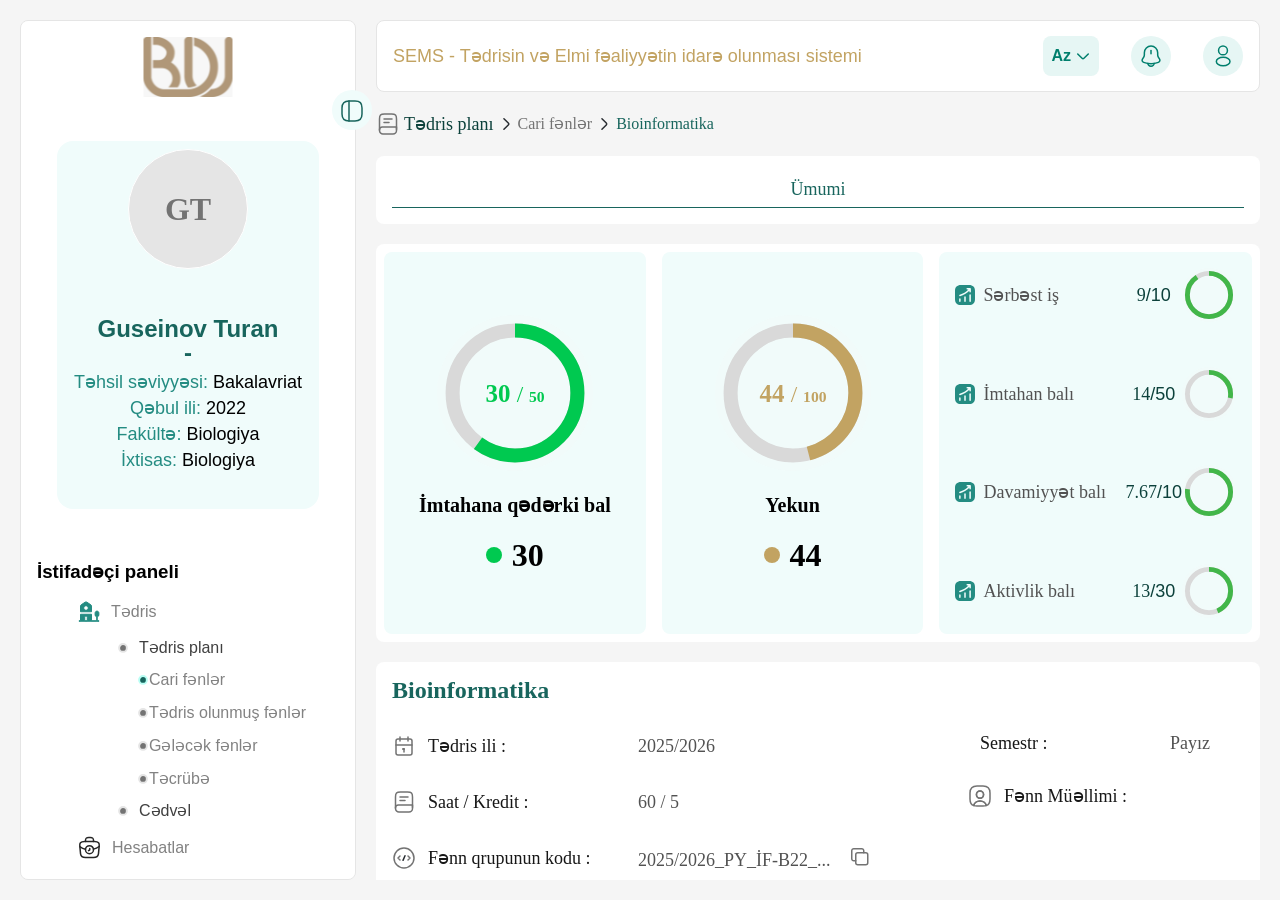
==== commit cc5fa119: "rgnngn" ====
--- a/pages/bioinformatika.html
+++ b/pages/bioinformatika.html
@@ -17391,7 +17391,7 @@
                               stroke-width="18"
                               stroke="#C2A362"
                               stroke-dasharray="502.6548245743669"
-                              stroke-dashoffset="301.85837720205683"
+                              stroke-dashoffset="271.85837720205683"
                             ></circle>
                             <g _ngcontent-drj-c51="" class="center-text">
                               <text
@@ -17421,7 +17421,7 @@
                           class="eva-color"
                           style="background: rgb(194, 163, 98)"
                         ></span>
-                        30
+                        44
                         <!---->
                       </p>
                     </div>
